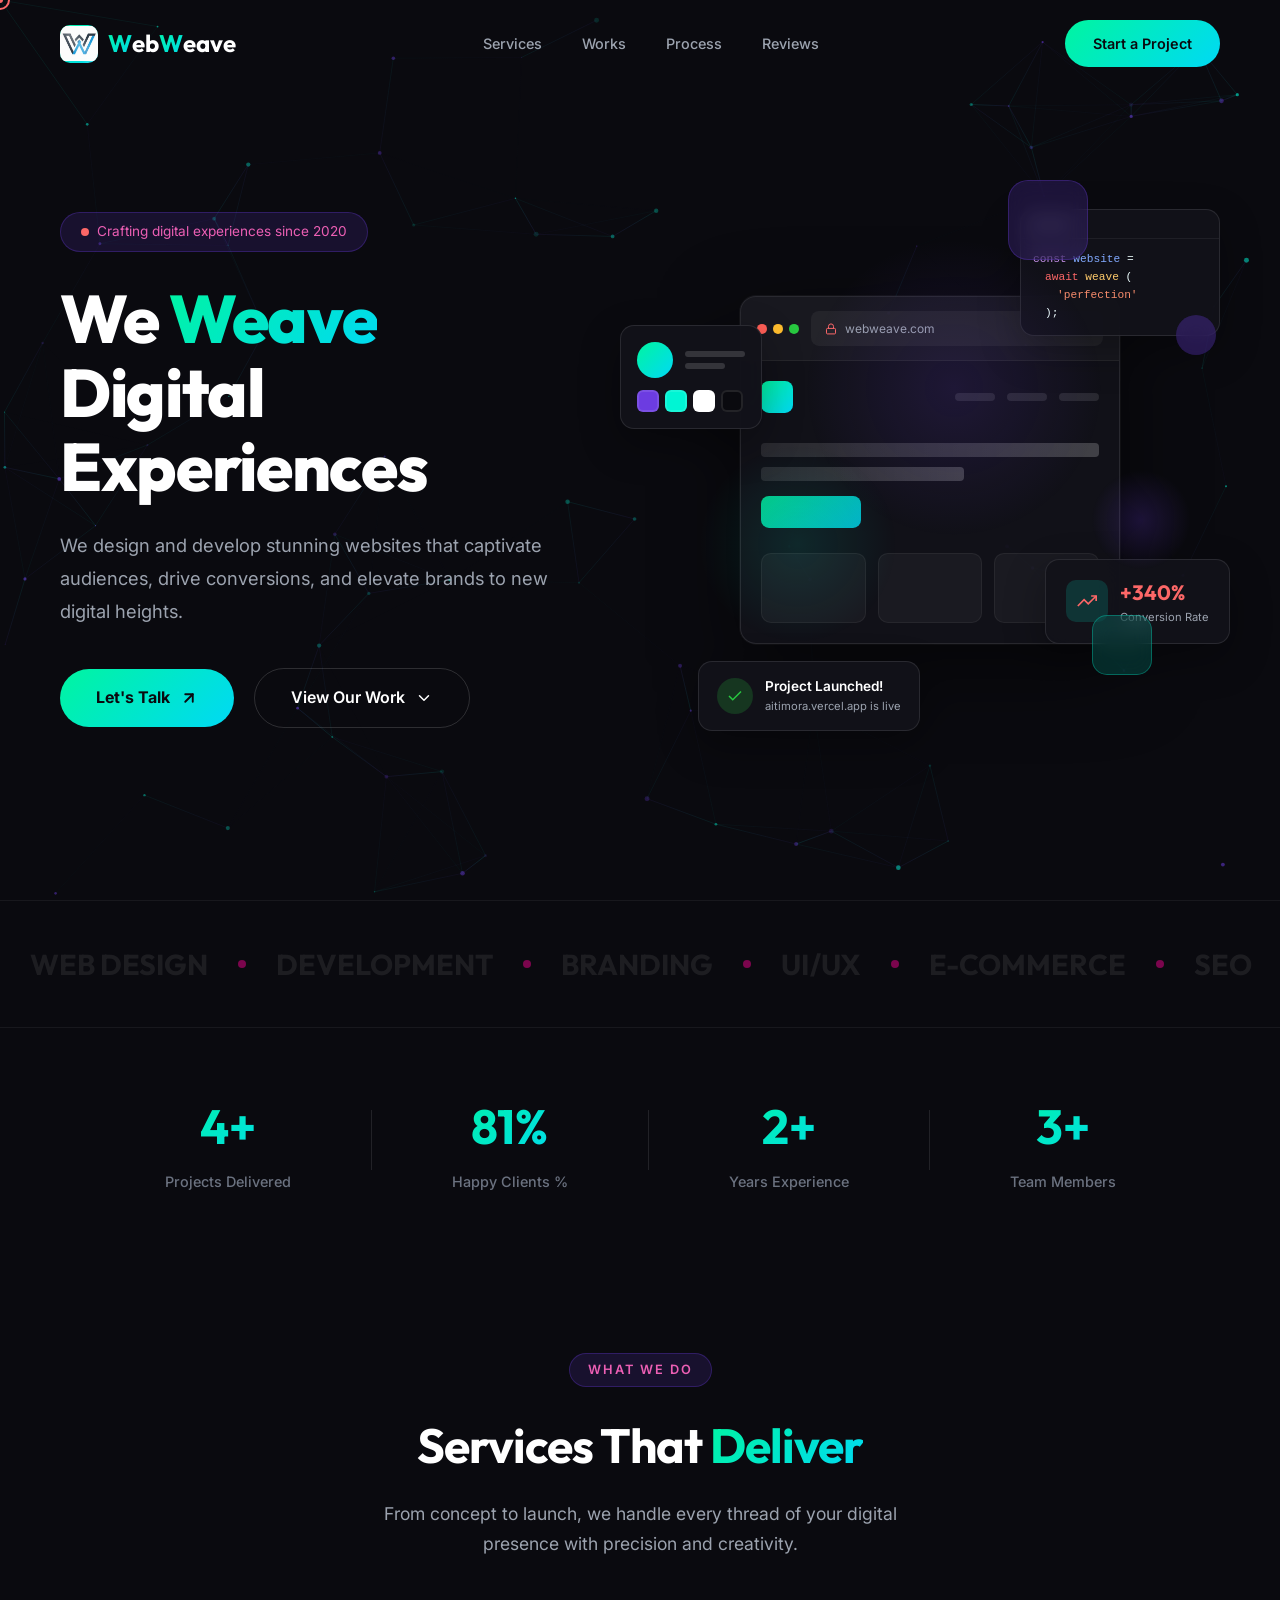
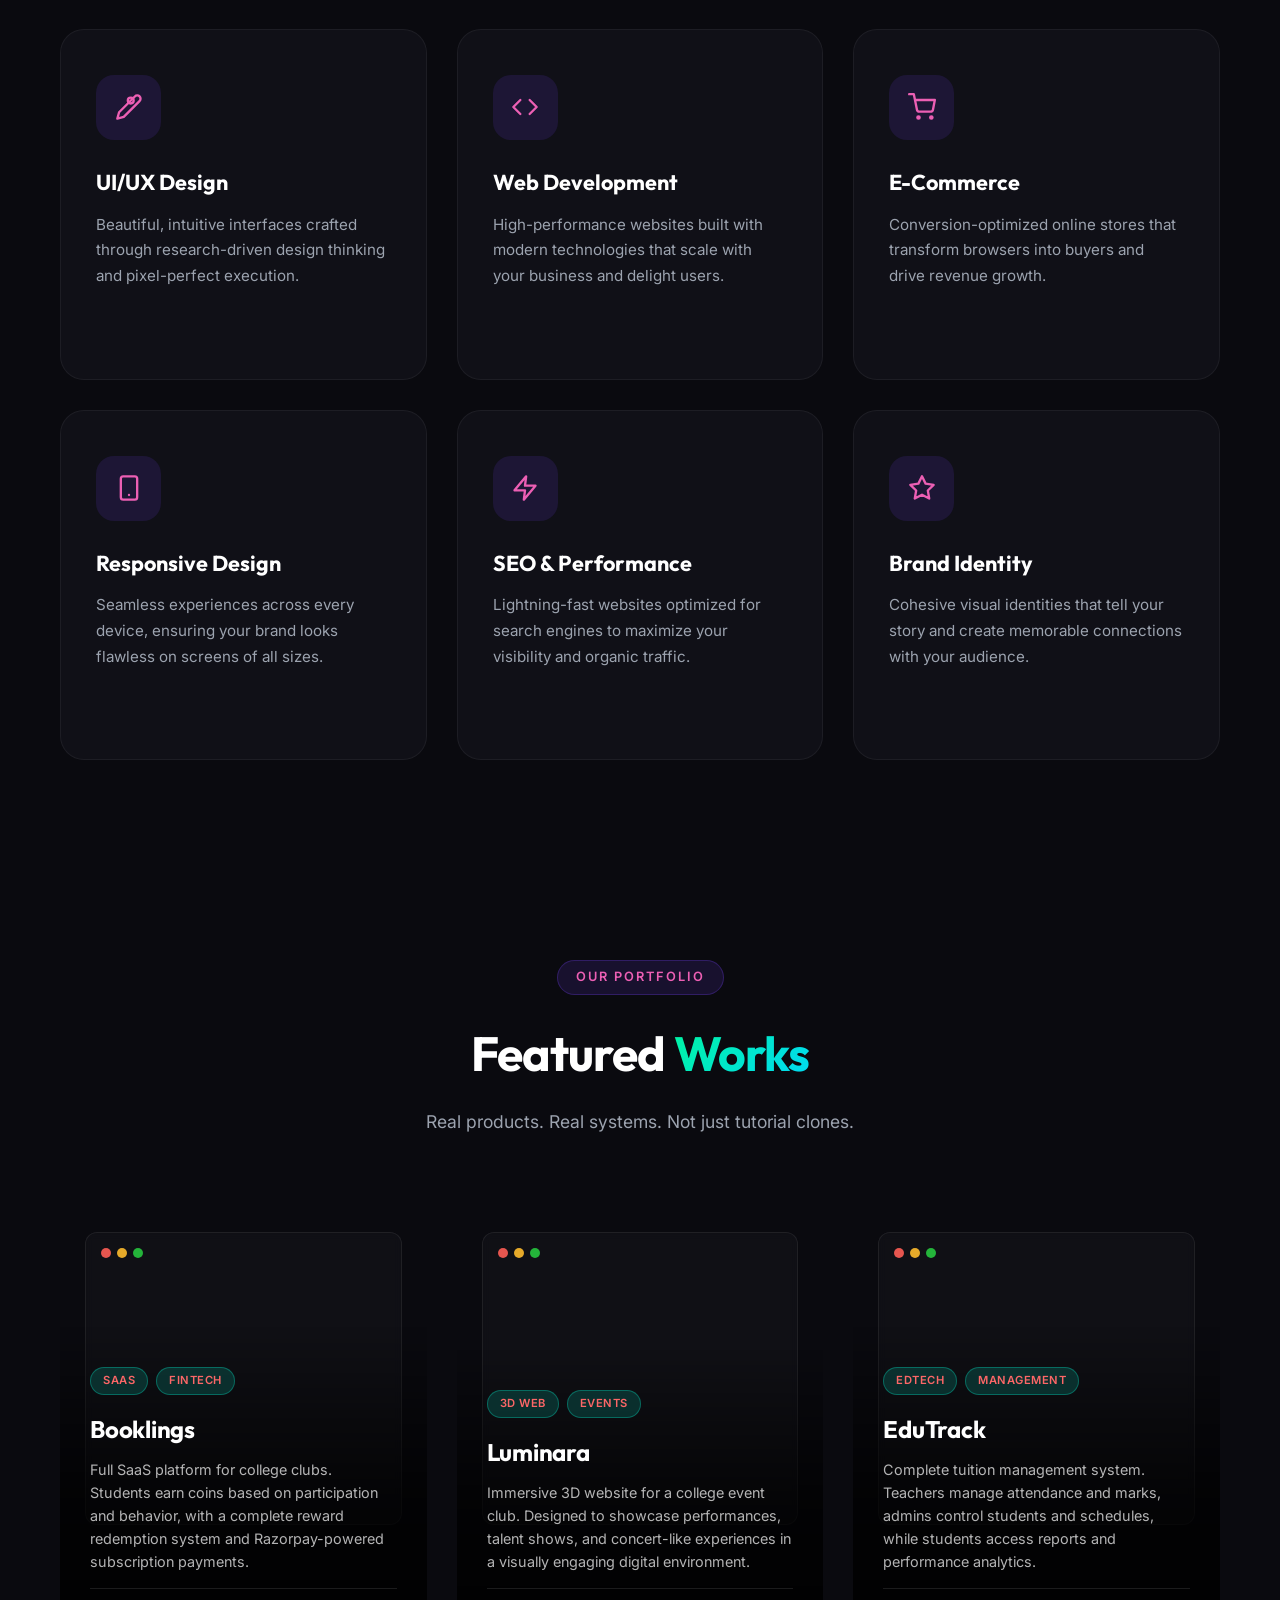
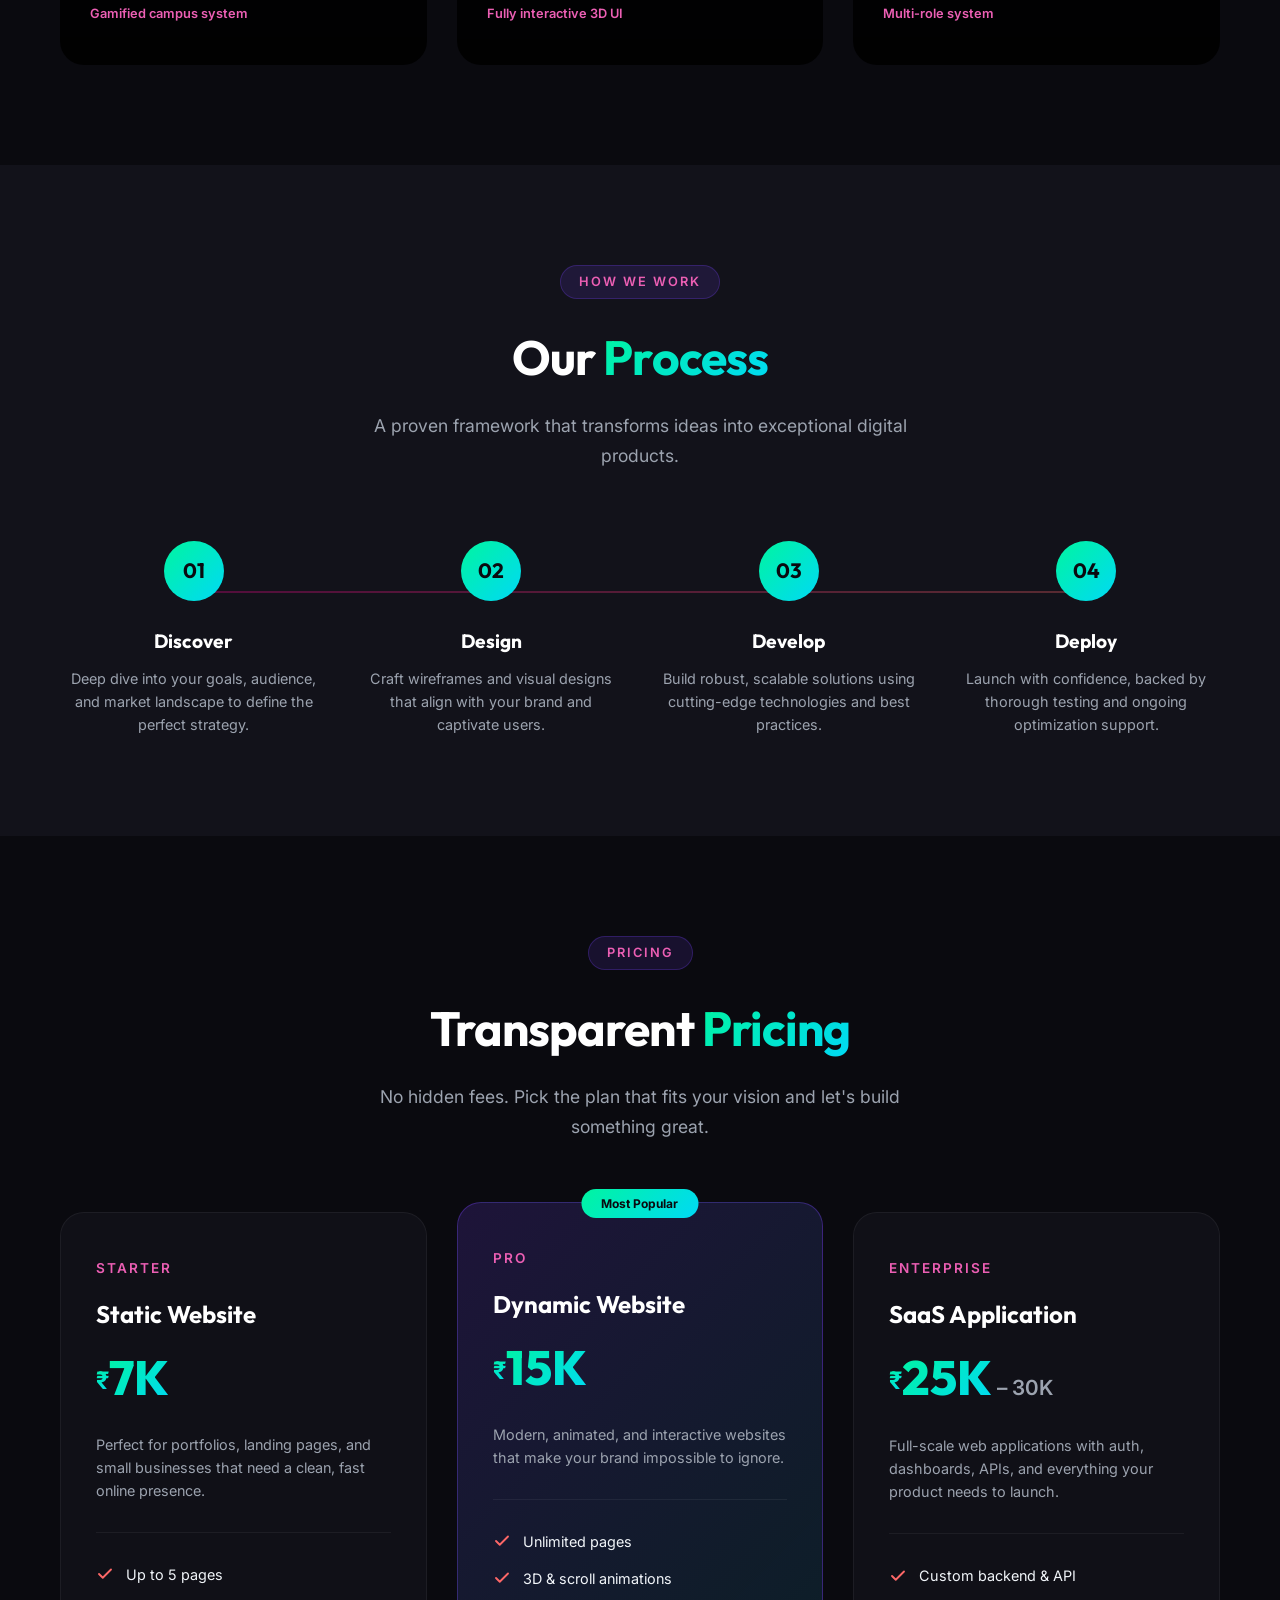
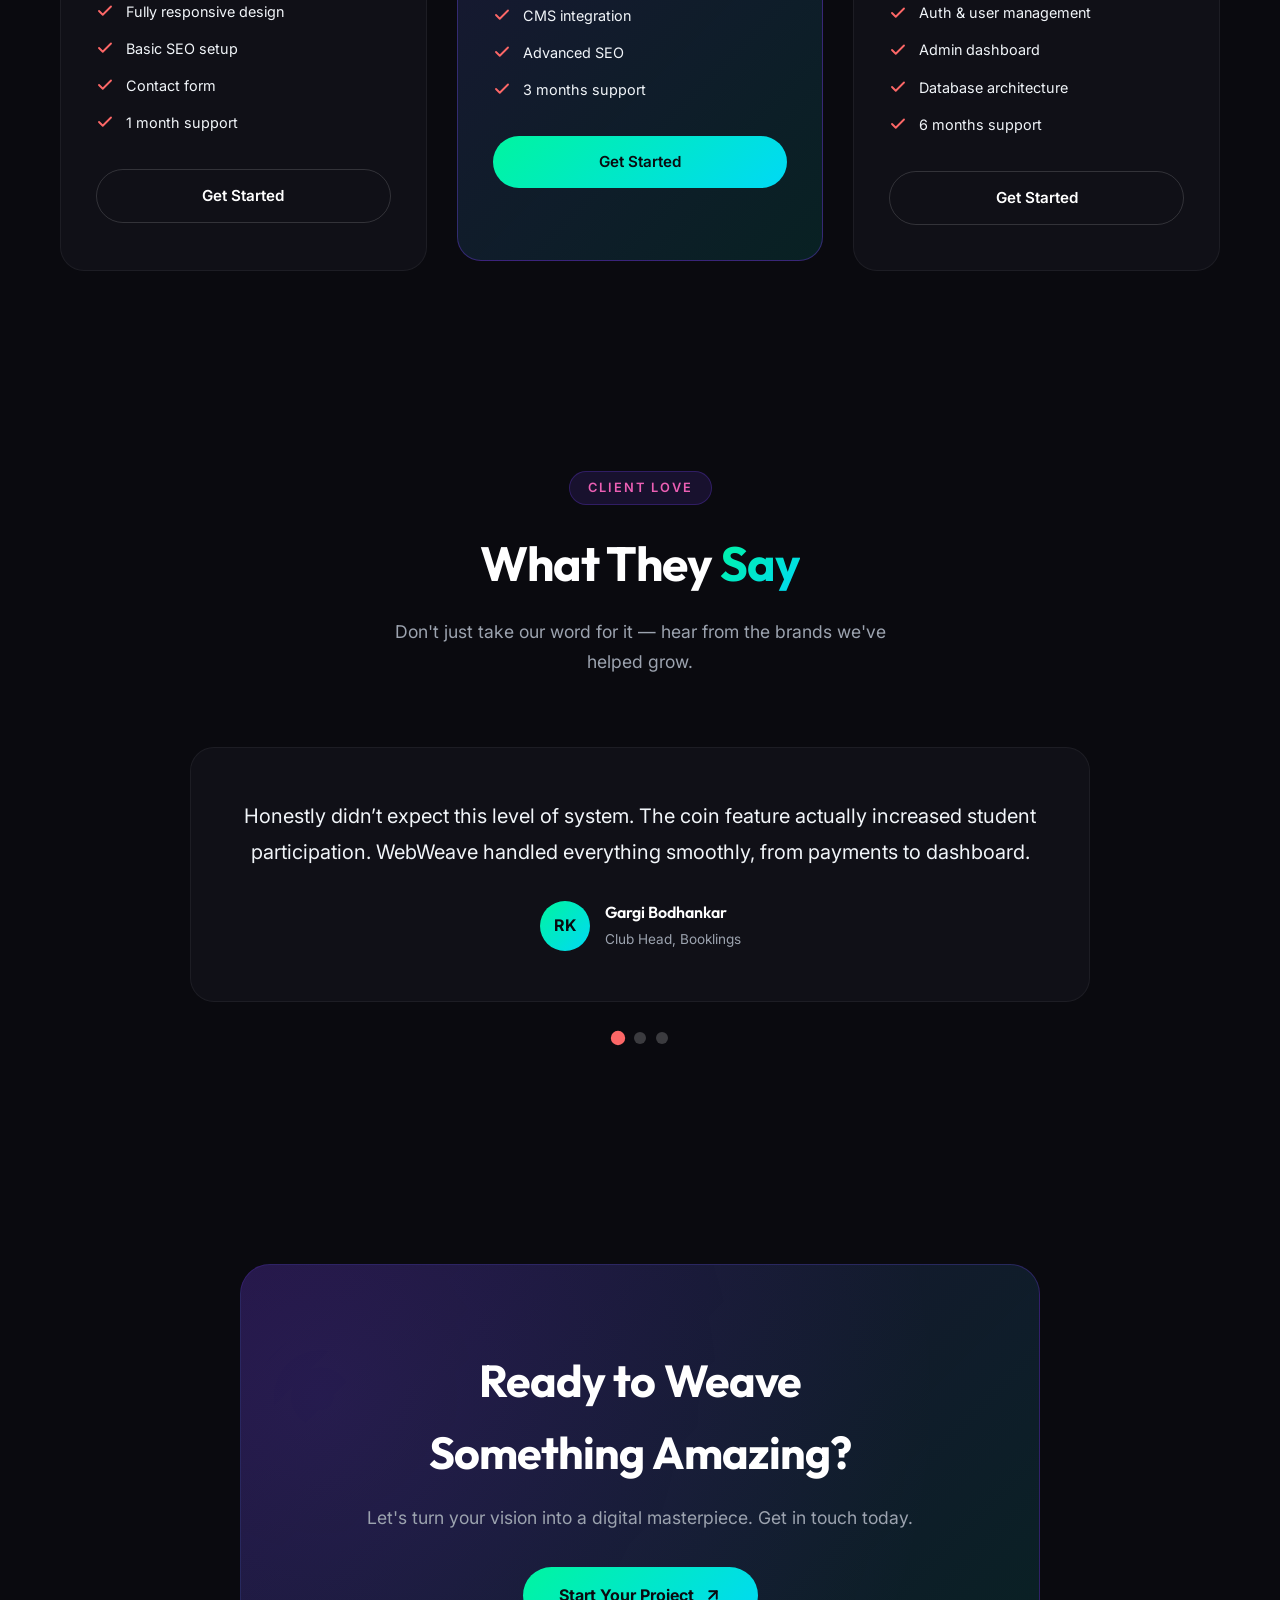
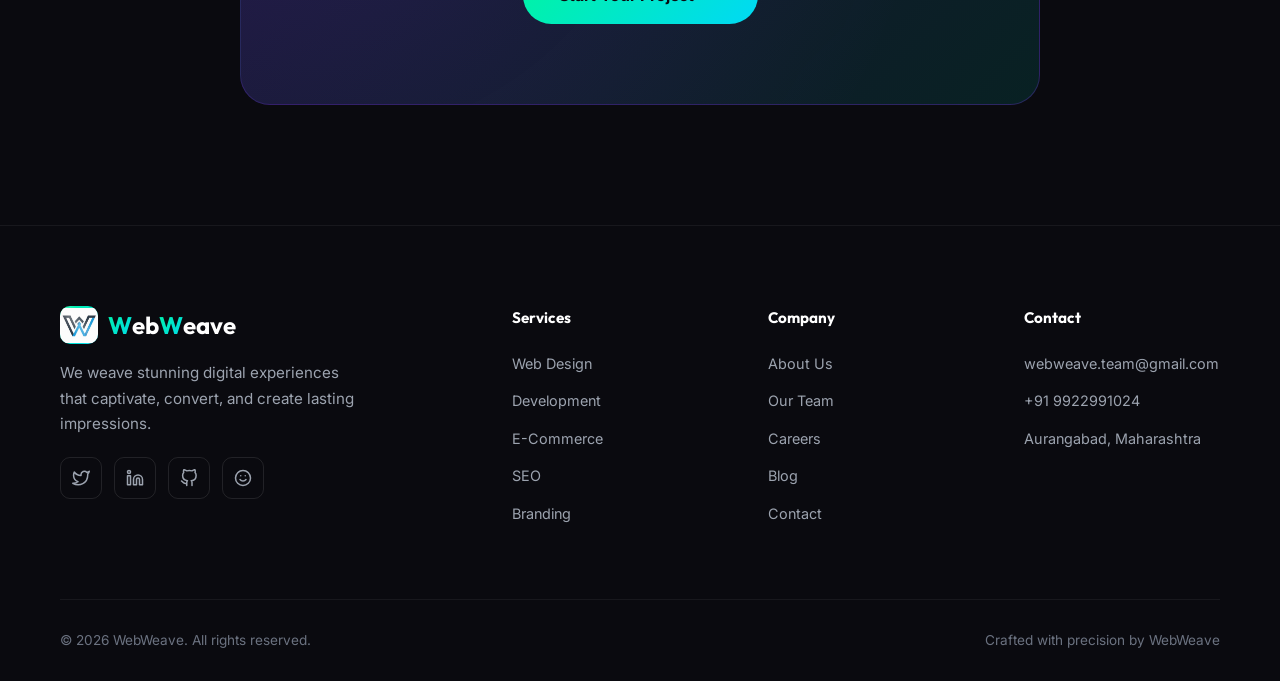
==== index.html @ cf46998c "Update index.html" ====
<!DOCTYPE html>
<html lang="en">
<head>
    <meta charset="UTF-8">
    <meta name="viewport" content="width=device-width, initial-scale=1.0">
    <title>WebWeave | We Weave Digital Experiences</title>
    <link rel="stylesheet" href="style.css">
    <link rel="icon" type="image/jpeg" href="logo.jpeg"
</head>
<body>
    <!-- SVG Definitions -->
    <svg style="position: absolute; width: 0; height: 0;">
        <defs>
            <linearGradient id="gradient" x1="0%" y1="0%" x2="100%" y2="100%">
                <stop offset="0%" style="stop-color:#6C3CE1"/>
                <stop offset="100%" style="stop-color:#00F5D4"/>
            </linearGradient>
        </defs>
    </svg>

    <!-- Preloader -->
    <div class="preloader" id="preloader">
        <div class="preloader-text">WebWeave</div>
        <div class="preloader-bar">
            <div class="preloader-bar-fill"></div>
        </div>
    </div>

    <!-- Custom Cursor -->
    <div class="cursor" id="cursor"></div>
    <div class="cursor-dot" id="cursorDot"></div>

    <!-- Weave Background Canvas -->
    <canvas id="weaveCanvas"></canvas>

    <!-- Navigation -->
    <nav id="navbar">
        <a href="#" class="logo">
            <div class="logo-icon">
                <img src="logo.jpeg" alt="WebWeave Logo" style="width:105%;height:115%;object-fit:contain;display:block;">
            </div>
            <span>W</span>eb<span>W</span>eave
        </a>
        <ul class="nav-links">
            <li><a href="#services">Services</a></li>
            <li><a href="#works">Works</a></li>
            <li><a href="#process">Process</a></li>
            <li><a href="#testimonials">Reviews</a></li>
        </ul>
        <a href="#contact" class="nav-cta">Start a Project</a>
        <div class="hamburger" id="hamburger">
            <span></span>
            <span></span>
            <span></span>
        </div>
    </nav>

    <!-- Mobile Menu -->
    <div class="mobile-menu" id="mobileMenu">
        <a href="#services" onclick="closeMobile()">Services</a>
        <a href="#works" onclick="closeMobile()">Works</a>
        <a href="#process" onclick="closeMobile()">Process</a>
        <a href="#testimonials" onclick="closeMobile()">Reviews</a>
        <a href="#contact" onclick="closeMobile()">Start a Project</a>
    </div>

    <!-- Floating Elements -->
    <div class="float-element float-el-1"></div>
    <div class="float-element float-el-2"></div>
    <div class="float-element float-el-3"></div>

    <!-- Hero Section -->
<!-- Hero Section -->
<section class="hero">
    <div class="hero-content">
        <div class="hero-badge">
            <span class="dot"></span>
            Crafting digital experiences since 2020
        </div>
        <h1>
            <span class="line">We <span class="highlight">Weave</span></span>
            <span class="line">Digital</span>
            <span class="line">Experiences</span>
        </h1>
        <p class="hero-description">
            We design and develop stunning websites that captivate audiences, drive conversions, and elevate brands to new digital heights.
        </p>
        <div class="hero-buttons">
            <a href="#contact" class="btn-primary">
                Let's Talk
                <svg viewBox="0 0 24 24" fill="none" stroke="currentColor" stroke-width="2.5" stroke-linecap="round" stroke-linejoin="round">
                    <line x1="7" y1="17" x2="17" y2="7"/>
                    <polyline points="7 7 17 7 17 17"/>
                </svg>
            </a>
            <a href="#works" class="btn-secondary">
                View Our Work
                <svg viewBox="0 0 24 24" fill="none" stroke="currentColor" stroke-width="2" stroke-linecap="round" stroke-linejoin="round">
                    <polyline points="6 9 12 15 18 9"/>
                </svg>
            </a>
        </div>
    </div>

    <!-- Hero Visual -->
    <div class="hero-visual">
        <!-- Main Browser Mockup -->
        <div class="browser-mockup">
            <div class="browser-header">
                <div class="browser-dots">
                    <span></span>
                    <span></span>
                    <span></span>
                </div>
                <div class="browser-url">
                    <svg viewBox="0 0 24 24" fill="none" stroke="currentColor" stroke-width="2">
                        <rect x="3" y="11" width="18" height="11" rx="2" ry="2"/>
                        <path d="M7 11V7a5 5 0 0 1 10 0v4"/>
                    </svg>
                    <span>webweave.com</span>
                </div>
            </div>
            <div class="browser-content">
                <!-- Animated Website Preview -->
                <div class="preview-nav">
                    <div class="preview-logo"></div>
                    <div class="preview-links">
                        <span></span>
                        <span></span>
                        <span></span>
                    </div>
                </div>
                <div class="preview-hero">
                    <div class="preview-headline">
                        <div class="line-shimmer"></div>
                        <div class="line-shimmer short"></div>
                    </div>
                    <div class="preview-cta"></div>
                </div>
                <div class="preview-cards">
                    <div class="preview-card"></div>
                    <div class="preview-card"></div>
                    <div class="preview-card"></div>
                </div>
            </div>
        </div>

        <!-- Floating Code Card -->
        <div class="floating-card code-card">
            <div class="code-header">
                <span class="code-dot"></span>
                <span class="code-dot"></span>
                <span class="code-dot"></span>
            </div>
            <div class="code-body">
                <span class="code-line">
                    <span class="code-purple">const</span> 
                    <span class="code-blue">website</span> 
                    <span class="code-white">=</span>
                </span>
                <span class="code-line indent">
                    <span class="code-teal">await</span> 
                    <span class="code-yellow">weave</span>
                    <span class="code-white">(</span>
                </span>
                <span class="code-line indent-2">
                    <span class="code-orange">'perfection'</span>
                </span>
                <span class="code-line indent">
                    <span class="code-white">);</span>
                </span>
            </div>
        </div>

        <!-- Floating Stats Card -->
        <div class="floating-card stats-card">
            <div class="stats-icon">
                <svg viewBox="0 0 24 24" fill="none" stroke="currentColor" stroke-width="2">
                    <polyline points="23 6 13.5 15.5 8.5 10.5 1 18"/>
                    <polyline points="17 6 23 6 23 12"/>
                </svg>
            </div>
            <div class="stats-info">
                <span class="stats-value">+340%</span>
                <span class="stats-label">Conversion Rate</span>
            </div>
        </div>

        <!-- Floating Design Card -->
        <div class="floating-card design-card">
            <div class="design-preview">
                <div class="design-circle"></div>
                <div class="design-lines">
                    <span></span>
                    <span></span>
                </div>
            </div>
            <div class="design-palette">
                <span style="background: #6C3CE1;"></span>
                <span style="background: #00F5D4;"></span>
                <span style="background: #FFFFFF;"></span>
                <span style="background: #0A0A0F;"></span>
            </div>
        </div>

        <!-- Floating Notification -->
        <div class="floating-card notification-card">
            <div class="notif-icon">
                <svg viewBox="0 0 24 24" fill="none" stroke="currentColor" stroke-width="2">
                    <polyline points="20 6 9 17 4 12"/>
                </svg>
            </div>
            <div class="notif-text">
                <span class="notif-title">Project Launched!</span>
                <span class="notif-sub">aitimora.vercel.app is live</span>
            </div>
        </div>

        <!-- Decorative Elements -->
        <div class="hero-decor decor-1"></div>
        <div class="hero-decor decor-2"></div>
        <div class="hero-decor decor-3"></div>
    </div>
</section>

    <!-- Marquee -->
    <div class="marquee-section">
        <div class="marquee-track">
            <div class="marquee-item">WEB DESIGN <span class="sep"></span> DEVELOPMENT <span class="sep"></span> BRANDING <span class="sep"></span> UI/UX <span class="sep"></span> E-COMMERCE <span class="sep"></span> SEO <span class="sep"></span> STRATEGY <span class="sep"></span></div>
            <div class="marquee-item">WEB DESIGN <span class="sep"></span> DEVELOPMENT <span class="sep"></span> BRANDING <span class="sep"></span> UI/UX <span class="sep"></span> E-COMMERCE <span class="sep"></span> SEO <span class="sep"></span> STRATEGY <span class="sep"></span></div>
        </div>
    </div>

    <!-- Stats -->
    <div class="stats-bar">
        <div class="stat-item reveal">
            <div class="stat-number" data-target="5">0</div>
            <div class="stat-label">Projects Delivered</div>
        </div>
        <div class="stat-divider"></div>
        <div class="stat-item reveal">
            <div class="stat-number" data-target="100">0</div>
            <div class="stat-label">Happy Clients %</div>
        </div>
        <div class="stat-divider"></div>
        <div class="stat-item reveal">
            <div class="stat-number" data-target="3">0</div>
            <div class="stat-label">Years Experience</div>
        </div>
        <div class="stat-divider"></div>
        <div class="stat-item reveal">
            <div class="stat-number" data-target="4">0</div>
            <div class="stat-label">Team Members</div>
        </div>
    </div>

    <!-- Services Section -->
    <section id="services">
        <div class="section-header reveal">
            <span class="section-tag">What We Do</span>
            <h2 class="section-title">Services That <span class="highlight">Deliver</span></h2>
            <p class="section-subtitle">From concept to launch, we handle every thread of your digital presence with precision and creativity.</p>
        </div>
        <div class="services-grid">
            <div class="service-card reveal">
                <div class="service-icon">
                    <svg viewBox="0 0 24 24" fill="none" stroke="currentColor" stroke-width="2" stroke-linecap="round" stroke-linejoin="round">
                        <circle cx="13.5" cy="6.5" r="2.5"/>
                        <path d="M17 3a2.83 2.83 0 1 1 4 4L7.5 20.5 2 22l1.5-5.5L17 3z"/>
                    </svg>
                </div>
                <h3>UI/UX Design</h3>
                <p>Beautiful, intuitive interfaces crafted through research-driven design thinking and pixel-perfect execution.</p>
                <div class="arrow">
                    Learn more 
                    <svg viewBox="0 0 24 24" fill="none" stroke="currentColor" stroke-width="2" stroke-linecap="round" stroke-linejoin="round">
                        <line x1="5" y1="12" x2="19" y2="12"/>
                        <polyline points="12 5 19 12 12 19"/>
                    </svg>
                </div>
            </div>
            <div class="service-card reveal">
                <div class="service-icon">
                    <svg viewBox="0 0 24 24" fill="none" stroke="currentColor" stroke-width="2" stroke-linecap="round" stroke-linejoin="round">
                        <polyline points="16 18 22 12 16 6"/>
                        <polyline points="8 6 2 12 8 18"/>
                    </svg>
                </div>
                <h3>Web Development</h3>
                <p>High-performance websites built with modern technologies that scale with your business and delight users.</p>
                <div class="arrow">
                    Learn more 
                    <svg viewBox="0 0 24 24" fill="none" stroke="currentColor" stroke-width="2" stroke-linecap="round" stroke-linejoin="round">
                        <line x1="5" y1="12" x2="19" y2="12"/>
                        <polyline points="12 5 19 12 12 19"/>
                    </svg>
                </div>
            </div>
            <div class="service-card reveal">
                <div class="service-icon">
                    <svg viewBox="0 0 24 24" fill="none" stroke="currentColor" stroke-width="2" stroke-linecap="round" stroke-linejoin="round">
                        <circle cx="9" cy="21" r="1"/>
                        <circle cx="20" cy="21" r="1"/>
                        <path d="M1 1h4l2.68 13.39a2 2 0 0 0 2 1.61h9.72a2 2 0 0 0 2-1.61L23 6H6"/>
                    </svg>
                </div>
                <h3>E-Commerce</h3>
                <p>Conversion-optimized online stores that transform browsers into buyers and drive revenue growth.</p>
                <div class="arrow">
                    Learn more 
                    <svg viewBox="0 0 24 24" fill="none" stroke="currentColor" stroke-width="2" stroke-linecap="round" stroke-linejoin="round">
                        <line x1="5" y1="12" x2="19" y2="12"/>
                        <polyline points="12 5 19 12 12 19"/>
                    </svg>
                </div>
            </div>
            <div class="service-card reveal">
                <div class="service-icon">
                    <svg viewBox="0 0 24 24" fill="none" stroke="currentColor" stroke-width="2" stroke-linecap="round" stroke-linejoin="round">
                        <rect x="5" y="2" width="14" height="20" rx="2" ry="2"/>
                        <line x1="12" y1="18" x2="12.01" y2="18"/>
                    </svg>
                </div>
                <h3>Responsive Design</h3>
                <p>Seamless experiences across every device, ensuring your brand looks flawless on screens of all sizes.</p>
                <div class="arrow">
                    Learn more 
                    <svg viewBox="0 0 24 24" fill="none" stroke="currentColor" stroke-width="2" stroke-linecap="round" stroke-linejoin="round">
                        <line x1="5" y1="12" x2="19" y2="12"/>
                        <polyline points="12 5 19 12 12 19"/>
                    </svg>
                </div>
            </div>
            <div class="service-card reveal">
                <div class="service-icon">
                    <svg viewBox="0 0 24 24" fill="none" stroke="currentColor" stroke-width="2" stroke-linecap="round" stroke-linejoin="round">
                        <path d="M13 2L3 14h9l-1 8 10-12h-9l1-8z"/>
                    </svg>
                </div>
                <h3>SEO & Performance</h3>
                <p>Lightning-fast websites optimized for search engines to maximize your visibility and organic traffic.</p>
                <div class="arrow">
                    Learn more 
                    <svg viewBox="0 0 24 24" fill="none" stroke="currentColor" stroke-width="2" stroke-linecap="round" stroke-linejoin="round">
                        <line x1="5" y1="12" x2="19" y2="12"/>
                        <polyline points="12 5 19 12 12 19"/>
                    </svg>
                </div>
            </div>
            <div class="service-card reveal">
                <div class="service-icon">
                    <svg viewBox="0 0 24 24" fill="none" stroke="currentColor" stroke-width="2" stroke-linecap="round" stroke-linejoin="round">
                        <polygon points="12 2 15.09 8.26 22 9.27 17 14.14 18.18 21.02 12 17.77 5.82 21.02 7 14.14 2 9.27 8.91 8.26 12 2"/>
                    </svg>
                </div>
                <h3>Brand Identity</h3>
                <p>Cohesive visual identities that tell your story and create memorable connections with your audience.</p>
                <div class="arrow">
                    Learn more 
                    <svg viewBox="0 0 24 24" fill="none" stroke="currentColor" stroke-width="2" stroke-linecap="round" stroke-linejoin="round">
                        <line x1="5" y1="12" x2="19" y2="12"/>
                        <polyline points="12 5 19 12 12 19"/>
                    </svg>
                </div>
            </div>
        </div>
    </section>

    <!-- Works Section -->
    <section id="works">
    <div class="section-header reveal">
        <span class="section-tag">Our Portfolio</span>
        <h2 class="section-title">Featured <span class="highlight">Works</span></h2>
        <p class="section-subtitle">Real products. Real systems. Not just tutorial clones.</p>
    </div>

    <div class="works-grid">

        <!-- BOOKLINGS -->
        <div class="work-card reveal">
            <div class="work-card-bg" style="background-image: url('images/booklings.png');"></div>

            <div class="work-preview">
                <div class="preview-dot"></div>
                <div class="preview-dot"></div>
                <div class="preview-dot"></div>
            </div>

            <div class="work-card-content">
                <div class="work-tags">
                    <span class="work-tag">SaaS</span>
                    <span class="work-tag">FinTech</span>
                </div>

                <h3>Booklings</h3>
                <p>
                    Full SaaS platform for college clubs. Students earn coins based on participation and behavior,
                    with a complete reward redemption system and Razorpay-powered subscription payments.
                </p>

                <div class="work-stats">
                    <span class="work-stat">Gamified campus system</span>
                </div>
            </div>
        </div>

        <!-- LUMINARA -->
        <div class="work-card reveal">
            <div class="work-card-bg" style="background-image: url('images/luminara.png');"></div>

            <div class="work-preview">
                <div class="preview-dot"></div>
                <div class="preview-dot"></div>
                <div class="preview-dot"></div>
            </div>

            <div class="work-card-content">
                <div class="work-tags">
                    <span class="work-tag">3D Web</span>
                    <span class="work-tag">Events</span>
                </div>

                <h3>Luminara</h3>
                <p>
                    Immersive 3D website for a college event club. Designed to showcase performances,
                    talent shows, and concert-like experiences in a visually engaging digital environment.
                </p>

                <div class="work-stats">
                    <span class="work-stat">Fully interactive 3D UI</span>
                </div>
            </div>
        </div>

        <!-- EDUTRACK -->
        <div class="work-card reveal">
            <div class="work-card-bg" style="background-image: url('images/edutrack.png');"></div>

            <div class="work-preview">
                <div class="preview-dot"></div>
                <div class="preview-dot"></div>
                <div class="preview-dot"></div>
            </div>

            <div class="work-card-content">
                <div class="work-tags">
                    <span class="work-tag">EdTech</span>
                    <span class="work-tag">Management</span>
                </div>

                <h3>EduTrack</h3>
                <p>
                    Complete tuition management system. Teachers manage attendance and marks,
                    admins control students and schedules, while students access reports and performance analytics.
                </p>

                <div class="work-stats">
                    <span class="work-stat">Multi-role system</span>
                </div>
            </div>
        </div>

    </div>
</section>

    <!-- Process Section -->
    <section id="process" class="process-section">
        <div class="section-header reveal">
            <span class="section-tag">How We Work</span>
            <h2 class="section-title">Our <span class="highlight">Process</span></h2>
            <p class="section-subtitle">A proven framework that transforms ideas into exceptional digital products.</p>
        </div>
        <div class="process-grid">
            <div class="process-step reveal">
                <div class="step-number">01</div>
                <h3>Discover</h3>
                <p>Deep dive into your goals, audience, and market landscape to define the perfect strategy.</p>
            </div>
            <div class="process-step reveal">
                <div class="step-number">02</div>
                <h3>Design</h3>
                <p>Craft wireframes and visual designs that align with your brand and captivate users.</p>
            </div>
            <div class="process-step reveal">
                <div class="step-number">03</div>
                <h3>Develop</h3>
                <p>Build robust, scalable solutions using cutting-edge technologies and best practices.</p>
            </div>
            <div class="process-step reveal">
                <div class="step-number">04</div>
                <h3>Deploy</h3>
                <p>Launch with confidence, backed by thorough testing and ongoing optimization support.</p>
            </div>
        </div>
    </section>

    <!-- Pricing Section -->
<section id="pricing">
    <div class="section-header reveal">
        <span class="section-tag">Pricing</span>
        <h2 class="section-title">Transparent <span class="highlight">Pricing</span></h2>
        <p class="section-subtitle">No hidden fees. Pick the plan that fits your vision and let's build something great.</p>
    </div>
    <div class="pricing-grid">

        <!-- Basic -->
        <div class="pricing-card reveal">
            <div class="pricing-tier">Starter</div>
            <h3>Static Website</h3>
            <div class="pricing-price">
                <span class="currency">₹</span><span class="amount">7K</span>
            </div>
            <p class="pricing-desc">Perfect for portfolios, landing pages, and small businesses that need a clean, fast online presence.</p>
            <ul class="pricing-features">
                <li>
                    <svg viewBox="0 0 24 24" fill="none" stroke="currentColor" stroke-width="2.5" stroke-linecap="round" stroke-linejoin="round"><polyline points="20 6 9 17 4 12"/></svg>
                    Up to 5 pages
                </li>
                <li>
                    <svg viewBox="0 0 24 24" fill="none" stroke="currentColor" stroke-width="2.5" stroke-linecap="round" stroke-linejoin="round"><polyline points="20 6 9 17 4 12"/></svg>
                    Fully responsive design
                </li>
                <li>
                    <svg viewBox="0 0 24 24" fill="none" stroke="currentColor" stroke-width="2.5" stroke-linecap="round" stroke-linejoin="round"><polyline points="20 6 9 17 4 12"/></svg>
                    Basic SEO setup
                </li>
                <li>
                    <svg viewBox="0 0 24 24" fill="none" stroke="currentColor" stroke-width="2.5" stroke-linecap="round" stroke-linejoin="round"><polyline points="20 6 9 17 4 12"/></svg>
                    Contact form
                </li>
                <li>
                    <svg viewBox="0 0 24 24" fill="none" stroke="currentColor" stroke-width="2.5" stroke-linecap="round" stroke-linejoin="round"><polyline points="20 6 9 17 4 12"/></svg>
                    1 month support
                </li>
            </ul>
            <a href="#contact" class="pricing-btn outline">Get Started</a>
        </div>

        <!-- Pro (featured) -->
        <div class="pricing-card featured reveal">
            <div class="pricing-badge">Most Popular</div>
            <div class="pricing-tier">Pro</div>
            <h3>Dynamic Website</h3>
            <div class="pricing-price">
                <span class="currency">₹</span><span class="amount">15K</span>
            </div>
            <p class="pricing-desc">Modern, animated, and interactive websites that make your brand impossible to ignore.</p>
            <ul class="pricing-features">
                <li>
                    <svg viewBox="0 0 24 24" fill="none" stroke="currentColor" stroke-width="2.5" stroke-linecap="round" stroke-linejoin="round"><polyline points="20 6 9 17 4 12"/></svg>
                    Unlimited pages
                </li>
                <li>
                    <svg viewBox="0 0 24 24" fill="none" stroke="currentColor" stroke-width="2.5" stroke-linecap="round" stroke-linejoin="round"><polyline points="20 6 9 17 4 12"/></svg>
                    3D & scroll animations
                </li>
                <li>
                    <svg viewBox="0 0 24 24" fill="none" stroke="currentColor" stroke-width="2.5" stroke-linecap="round" stroke-linejoin="round"><polyline points="20 6 9 17 4 12"/></svg>
                    CMS integration
                </li>
                <li>
                    <svg viewBox="0 0 24 24" fill="none" stroke="currentColor" stroke-width="2.5" stroke-linecap="round" stroke-linejoin="round"><polyline points="20 6 9 17 4 12"/></svg>
                    Advanced SEO
                </li>
                <li>
                    <svg viewBox="0 0 24 24" fill="none" stroke="currentColor" stroke-width="2.5" stroke-linecap="round" stroke-linejoin="round"><polyline points="20 6 9 17 4 12"/></svg>
                    3 months support
                </li>
            </ul>
            <a href="#contact" class="pricing-btn solid">Get Started</a>
        </div>

        <!-- Enterprise -->
        <div class="pricing-card reveal">
            <div class="pricing-tier">Enterprise</div>
            <h3>SaaS Application</h3>
            <div class="pricing-price">
                <span class="currency">₹</span><span class="amount">25K</span><span class="range"> – 30K</span>
            </div>
            <p class="pricing-desc">Full-scale web applications with auth, dashboards, APIs, and everything your product needs to launch.</p>
            <ul class="pricing-features">
                <li>
                    <svg viewBox="0 0 24 24" fill="none" stroke="currentColor" stroke-width="2.5" stroke-linecap="round" stroke-linejoin="round"><polyline points="20 6 9 17 4 12"/></svg>
                    Custom backend & API
                </li>
                <li>
                    <svg viewBox="0 0 24 24" fill="none" stroke="currentColor" stroke-width="2.5" stroke-linecap="round" stroke-linejoin="round"><polyline points="20 6 9 17 4 12"/></svg>
                    Auth & user management
                </li>
                <li>
                    <svg viewBox="0 0 24 24" fill="none" stroke="currentColor" stroke-width="2.5" stroke-linecap="round" stroke-linejoin="round"><polyline points="20 6 9 17 4 12"/></svg>
                    Admin dashboard
                </li>
                <li>
                    <svg viewBox="0 0 24 24" fill="none" stroke="currentColor" stroke-width="2.5" stroke-linecap="round" stroke-linejoin="round"><polyline points="20 6 9 17 4 12"/></svg>
                    Database architecture
                </li>
                <li>
                    <svg viewBox="0 0 24 24" fill="none" stroke="currentColor" stroke-width="2.5" stroke-linecap="round" stroke-linejoin="round"><polyline points="20 6 9 17 4 12"/></svg>
                    6 months support
                </li>
            </ul>
            <a href="#contact" class="pricing-btn outline">Get Started</a>
        </div>

    </div>
</section>

    <!-- Testimonials -->
    <section id="testimonials">
        <div class="section-header reveal">
            <span class="section-tag">Client Love</span>
            <h2 class="section-title">What They <span class="highlight">Say</span></h2>
            <p class="section-subtitle">Don't just take our word for it — hear from the brands we've helped grow.</p>
        </div>
        <div class="testimonials-wrapper reveal">
            <!-- BOOKLINGS -->
<div class="testimonial-card active" data-index="0">
    <div class="testimonial-quote">
        Honestly didn’t expect this level of system. The coin feature actually increased student participation.
        WebWeave handled everything smoothly, from payments to dashboard.
    </div>
    <div class="testimonial-author">
        <div class="author-avatar">RK</div>
        <div class="author-info">
            <h4>Gargi Bodhankar</h4>
            <span>Club Head, Booklings</span>
        </div>
    </div>
</div>

<!-- LUMINARA -->
<div class="testimonial-card" data-index="1">
    <div class="testimonial-quote">
        The 3D website came out way better than we expected. People actually stayed on the site just exploring.
        Big credit to WebWeave for making it feel premium.
    </div>
    <div class="testimonial-author">
        <div class="author-avatar">AS</div>
        <div class="author-info">
            <h4>Vedha Lahot</h4>
            <span>Organizer, Luminara</span>
        </div>
    </div>
</div>

<!-- EDUTRACK -->
<div class="testimonial-card" data-index="2">
    <div class="testimonial-quote">
        Managing attendance and marks is much easier now. The admin controls are very useful.
        WebWeave built exactly what we needed without overcomplicating things.
    </div>
    <div class="testimonial-author">
        <div class="author-avatar">SP</div>
        <div class="author-info">
            <h4>Shreya Patel</h4>
            <span>Tuition Owner, EduTrack</span>
        </div>
    </div>
</div>
            <div class="testimonial-nav">
                <div class="testimonial-dot active" data-slide="0"></div>
                <div class="testimonial-dot" data-slide="1"></div>
                <div class="testimonial-dot" data-slide="2"></div>
            </div>
        </div>
    </section>

    <!-- CTA Section -->
    <section class="cta-section" id="contact">
        <div class="cta-container reveal">
            <h2>Ready to <span class="highlight">Weave</span><br>Something Amazing?</h2>
            <p>Let's turn your vision into a digital masterpiece. Get in touch today.</p>
            <a href="mailto:hello@webweave.com" class="btn-primary">
                Start Your Project
                <svg viewBox="0 0 24 24" fill="none" stroke="currentColor" stroke-width="2.5" stroke-linecap="round" stroke-linejoin="round">
                    <line x1="7" y1="17" x2="17" y2="7"/>
                    <polyline points="7 7 17 7 17 17"/>
                </svg>
            </a>
        </div>
    </section>

    <!-- Footer -->
    <footer>
        <div class="footer-grid">
            <div class="footer-brand">
                <a href="#" class="logo">
                    <div class="logo-icon">
                        <img src="logo.jpeg" alt="WebWeave Logo" style="width:105%;height:115%;object-fit:contain;display:block;">
                    </div>
                    <span>W</span>eb <span>W</span>eave
                </a>
                <p>We weave stunning digital experiences that captivate, convert, and create lasting impressions.</p>
                <div class="footer-social">
                    <a href="#" class="social-link">
                        <svg viewBox="0 0 24 24" fill="none" stroke="currentColor" stroke-width="2" stroke-linecap="round" stroke-linejoin="round">
                            <path d="M23 3a10.9 10.9 0 0 1-3.14 1.53 4.48 4.48 0 0 0-7.86 3v1A10.66 10.66 0 0 1 3 4s-4 9 5 13a11.64 11.64 0 0 1-7 2c9 5 20 0 20-11.5a4.5 4.5 0 0 0-.08-.83A7.72 7.72 0 0 0 23 3z"/>
                        </svg>
                    </a>
                    <a href="#" class="social-link">
                        <svg viewBox="0 0 24 24" fill="none" stroke="currentColor" stroke-width="2" stroke-linecap="round" stroke-linejoin="round">
                            <path d="M16 8a6 6 0 0 1 6 6v7h-4v-7a2 2 0 0 0-2-2 2 2 0 0 0-2 2v7h-4v-7a6 6 0 0 1 6-6z"/>
                            <rect x="2" y="9" width="4" height="12"/>
                            <circle cx="4" cy="4" r="2"/>
                        </svg>
                    </a>
                    <a href="#" class="social-link">
                        <svg viewBox="0 0 24 24" fill="none" stroke="currentColor" stroke-width="2" stroke-linecap="round" stroke-linejoin="round">
                            <path d="M9 19c-5 1.5-5-2.5-7-3m14 6v-3.87a3.37 3.37 0 0 0-.94-2.61c3.14-.35 6.44-1.54 6.44-7A5.44 5.44 0 0 0 20 4.77 5.07 5.07 0 0 0 19.91 1S18.73.65 16 2.48a13.38 13.38 0 0 0-7 0C6.27.65 5.09 1 5.09 1A5.07 5.07 0 0 0 5 4.77a5.44 5.44 0 0 0-1.5 3.78c0 5.42 3.3 6.61 6.44 7A3.37 3.37 0 0 0 9 18.13V22"/>
                        </svg>
                    </a>
                    <a href="#" class="social-link">
                        <svg viewBox="0 0 24 24" fill="none" stroke="currentColor" stroke-width="2" stroke-linecap="round" stroke-linejoin="round">
                            <circle cx="12" cy="12" r="10"/>
                            <path d="M8 14s1.5 2 4 2 4-2 4-2"/>
                            <line x1="9" y1="9" x2="9.01" y2="9"/>
                            <line x1="15" y1="9" x2="15.01" y2="9"/>
                        </svg>
                    </a>
                </div>
            </div>
            <div class="footer-column">
                <h4>Services</h4>
                <ul>
                    <li><a href="#">Web Design</a></li>
                    <li><a href="#">Development</a></li>
                    <li><a href="#">E-Commerce</a></li>
                    <li><a href="#">SEO</a></li>
                    <li><a href="#">Branding</a></li>
                </ul>
            </div>
            <div class="footer-column">
                <h4>Company</h4>
                <ul>
                    <li><a href="#">About Us</a></li>
                    <li><a href="#">Our Team</a></li>
                    <li><a href="#">Careers</a></li>
                    <li><a href="#">Blog</a></li>
                    <li><a href="#">Contact</a></li>
                </ul>
            </div>
            <div class="footer-column">
                <h4>Contact</h4>
                <ul>
                    <li><a href="mailto:webweave.team@gmail.com">webweave.team@gmail.com</a></li>
                    <li><a href="tel:9922991024">+91 9922991024</a></li>
                    <li><a href="#">Aurangabad, Maharashtra</a></li>
                </ul>
            </div>
        </div>
        <div class="footer-bottom">
            <p>© <span id="year"></span> WebWeave. All rights reserved.</p>
            <p>Crafted with precision by WebWeave</p>
        </div>
    </footer>

    <script src="script.js">
        
    </script>
</body>
</html>
---- style.css ----
@import url('https://fonts.googleapis.com/css2?family=Inter:wght@300;400;500;600;700&family=Outfit:wght@400;500;600;700;800&display=swap');

        * {
            margin: 0;
            padding: 0;
            box-sizing: border-box;
        }

        :root {
            --primary: #ec008c;
            --primary-light: #ec5fb4;
            --accent: #fc6767;
            --dark: #0A0A0F;
            --dark-light: #12121A;
            --gray: #9CA3AF;
            --gray-dark: #6B7280;
            --light: #F1F5F9;
            --white: #FFFFFF;
            --gradient: linear-gradient(135deg, #00f5a0, #00d9f5);
        }

        html {
            scroll-behavior: smooth;
        }

        body {
            font-family: 'Inter', -apple-system, BlinkMacSystemFont, sans-serif;
            background: var(--dark);
            color: var(--white);
            overflow-x: hidden;
            cursor: default;
            line-height: 1.6;
        }

        h1, h2, h3, h4, h5, h6 {
            font-family: 'Outfit', sans-serif;
        }

        /* Custom Cursor */
        .cursor {
            width: 20px;
            height: 20px;
            border: 2px solid var(--accent);
            border-radius: 50%;
            position: fixed;
            pointer-events: none;
            z-index: 10000;
            transition: transform 0.15s ease, background 0.15s ease;
            transform: translate(-50%, -50%);
        }

        .cursor.hover {
            transform: translate(-50%, -50%) scale(2);
            background: rgba(0, 245, 212, 0.1);
            border-color: var(--primary-light);
        }

        .cursor-dot {
            width: 6px;
            height: 6px;
            background: var(--accent);
            border-radius: 50%;
            position: fixed;
            pointer-events: none;
            z-index: 10001;
            transform: translate(-50%, -50%);
        }

        /* Preloader */
        .preloader {
            position: fixed;
            top: 0;
            left: 0;
            width: 100%;
            height: 100%;
            background: var(--dark);
            z-index: 9999;
            display: flex;
            align-items: center;
            justify-content: center;
            flex-direction: column;
            transition: opacity 0.8s ease, visibility 0.8s ease;
        }

        .preloader.hidden {
            opacity: 0;
            visibility: hidden;
        }

        .preloader-text {
            font-family: 'Outfit', sans-serif;
            font-size: 2rem;
            font-weight: 700;
            background: var(--gradient);
            -webkit-background-clip: text;
            -webkit-text-fill-color: transparent;
            background-clip: text;
        }

        .preloader-bar {
            width: 200px;
            height: 3px;
            background: rgba(255,255,255,0.1);
            margin-top: 20px;
            border-radius: 10px;
            overflow: hidden;
        }

        .preloader-bar-fill {
            height: 100%;
            width: 0%;
            background: var(--gradient);
            border-radius: 10px;
            animation: loadBar 2s ease forwards;
        }

        @keyframes loadBar {
            to { width: 100%; }
        }

        /* Weave Canvas Background */
        #weaveCanvas {
            position: fixed;
            top: 0;
            left: 0;
            width: 100%;
            height: 100%;
            z-index: 0;
            opacity: 1;
        }

        /* Navigation */
        nav {
            position: fixed;
            top: 0;
            left: 0;
            width: 100%;
            padding: 20px 60px;
            display: flex;
            align-items: center;
            justify-content: space-between;
            z-index: 1000;
            transition: all 0.4s ease;
        }

        nav.scrolled {
            background: rgba(10, 10, 15, 0.9);
            backdrop-filter: blur(20px);
            padding: 15px 60px;
            border-bottom: 1px solid rgba(108, 60, 225, 0.2);
        }

        .logo {
            font-family: 'Outfit', sans-serif;
            font-size: 1.5rem;
            font-weight: 700;
            text-decoration: none;
            color: var(--white);
            display: flex;
            align-items: center;
            gap: 0px;
            
        }

        .logo-icon {
            width: 38px;
            height: 38px;
            background: var(--gradient);
            border-radius: 10px;
            display: flex;
            align-items: center;
            justify-content: center;
            position: relative;
            overflow: hidden;
            margin-right: 10px;
        }

        .logo-icon svg {
            width: 20px;
            height: 20px;
            color: var(--dark);
        }

        .logo-icon::before {
            content: '';
            position: absolute;
            width: 100%;
            height: 100%;
            background: linear-gradient(45deg, transparent 30%, rgba(255,255,255,0.3) 50%, transparent 70%);
            animation: shimmer 3s infinite;
        }

        @keyframes shimmer {
            0% { transform: translateX(-100%); }
            100% { transform: translateX(100%); }
        }

        .logo span {
            background: var(--gradient);
            -webkit-background-clip: text;
            -webkit-text-fill-color: transparent;
            background-clip: text;
        }

        .nav-links {
            display: flex;
            align-items: center;
            gap: 40px;
            list-style: none;
        }

        .nav-links a {
            color: var(--gray);
            text-decoration: none;
            font-size: 0.9rem;
            font-weight: 500;
            position: relative;
            transition: color 0.3s ease;
        }

        .nav-links a::after {
            content: '';
            position: absolute;
            bottom: -5px;
            left: 0;
            width: 0;
            height: 2px;
            background: var(--gradient);
            transition: width 0.3s ease;
        }

        .nav-links a:hover {
            color: var(--white);
        }

        .nav-links a:hover::after {
            width: 100%;
        }

        .nav-cta {
            padding: 12px 28px;
            background: var(--gradient);
            border: none;
            border-radius: 50px;
            color: var(--dark);
            font-family: 'Inter', sans-serif;
            font-weight: 600;
            font-size: 0.9rem;
            cursor: pointer;
            text-decoration: none;
            transition: transform 0.3s ease, box-shadow 0.3s ease;
        }

        .nav-cta:hover {
            transform: translateY(-2px);
            box-shadow: 0 10px 30px rgba(108, 60, 225, 0.4);
        }

        .hamburger {
            display: none;
            flex-direction: column;
            gap: 6px;
            cursor: pointer;
            z-index: 1001;
        }

        .hamburger span {
            width: 28px;
            height: 2px;
            background: var(--white);
            transition: all 0.3s ease;
        }

        .hamburger.active span:nth-child(1) {
            transform: rotate(45deg) translate(5px, 5px);
        }

        .hamburger.active span:nth-child(2) {
            opacity: 0;
        }

        .hamburger.active span:nth-child(3) {
            transform: rotate(-45deg) translate(7px, -6px);
        }

        /* Hero Section */
.hero {
    min-height: 100vh;
    display: flex;
    align-items: center;
    justify-content: space-between;
    position: relative;
    padding: 120px 60px 80px;
    overflow: hidden;
    gap: 60px;
}

.hero-content {
    position: relative;
    z-index: 2;
    max-width: 600px;
    flex-shrink: 0;
}

.hero-badge {
    display: inline-flex;
    align-items: center;
    gap: 8px;
    padding: 8px 20px;
    background: rgba(108, 60, 225, 0.15);
    border: 1px solid rgba(108, 60, 225, 0.3);
    border-radius: 50px;
    font-size: 0.85rem;
    color: var(--primary-light);
    margin-bottom: 30px;
    animation: fadeInUp 1s ease 0.3s both;
}

.hero-badge .dot {
    width: 8px;
    height: 8px;
    background: var(--accent);
    border-radius: 50%;
    animation: pulse 2s infinite;
}

@keyframes pulse {
    0%, 100% { opacity: 1; transform: scale(1); }
    50% { opacity: 0.5; transform: scale(0.8); }
}

.hero h1 {
    font-size: 4.2rem;
    font-weight: 800;
    line-height: 1.1;
    margin-bottom: 25px;
    animation: fadeInUp 1s ease 0.5s both;
    letter-spacing: -0.02em;
}

.hero h1 .highlight {
    background: var(--gradient);
    -webkit-background-clip: text;
    -webkit-text-fill-color: transparent;
    background-clip: text;
}

.hero h1 .line {
    display: block;
}

.hero-description {
    font-size: 1.15rem;
    color: var(--gray);
    line-height: 1.8;
    max-width: 500px;
    margin-bottom: 40px;
    animation: fadeInUp 1s ease 0.7s both;
}

.hero-buttons {
    display: flex;
    gap: 20px;
    align-items: center;
    animation: fadeInUp 1s ease 0.9s both;
}

/* Hero Visual - Right Side */
.hero-visual {
    position: relative;
    width: 580px;
    height: 580px;
    flex-shrink: 0;
    animation: fadeIn 1s ease 0.5s both;
}

@keyframes fadeIn {
    from { opacity: 0; }
    to { opacity: 1; }
}

/* Browser Mockup */
.browser-mockup {
    position: absolute;
    top: 50%;
    left: 50%;
    transform: translate(-50%, -50%);
    width: 380px;
    background: rgba(18, 18, 26, 0.95);
    border: 1px solid rgba(255, 255, 255, 0.1);
    border-radius: 16px;
    overflow: hidden;
    box-shadow: 
        0 25px 80px rgba(0, 0, 0, 0.5),
        0 0 0 1px rgba(255, 255, 255, 0.05);
    animation: floatMain 6s ease-in-out infinite;
}

@keyframes floatMain {
    0%, 100% { transform: translate(-50%, -50%) rotate(0deg); }
    50% { transform: translate(-50%, calc(-50% - 15px)) rotate(1deg); }
}

.browser-header {
    display: flex;
    align-items: center;
    gap: 12px;
    padding: 14px 16px;
    background: rgba(255, 255, 255, 0.03);
    border-bottom: 1px solid rgba(255, 255, 255, 0.06);
}

.browser-dots {
    display: flex;
    gap: 6px;
}

.browser-dots span {
    width: 10px;
    height: 10px;
    border-radius: 50%;
}

.browser-dots span:nth-child(1) { background: #FF5F57; }
.browser-dots span:nth-child(2) { background: #FFBD2E; }
.browser-dots span:nth-child(3) { background: #28C840; }

.browser-url {
    flex: 1;
    display: flex;
    align-items: center;
    gap: 8px;
    padding: 8px 14px;
    background: rgba(255, 255, 255, 0.05);
    border-radius: 8px;
    font-size: 0.75rem;
    color: var(--gray);
}

.browser-url svg {
    width: 12px;
    height: 12px;
    color: var(--accent);
}

.browser-content {
    padding: 20px;
    min-height: 280px;
}

/* Preview Navigation */
.preview-nav {
    display: flex;
    justify-content: space-between;
    align-items: center;
    margin-bottom: 30px;
}

.preview-logo {
    width: 32px;
    height: 32px;
    background: var(--gradient);
    border-radius: 8px;
}

.preview-links {
    display: flex;
    gap: 12px;
}

.preview-links span {
    width: 40px;
    height: 8px;
    background: rgba(255, 255, 255, 0.1);
    border-radius: 4px;
}

/* Preview Hero */
.preview-hero {
    margin-bottom: 25px;
}

.preview-headline {
    margin-bottom: 15px;
}

.line-shimmer {
    height: 14px;
    background: linear-gradient(
        90deg,
        rgba(255, 255, 255, 0.1) 0%,
        rgba(255, 255, 255, 0.2) 50%,
        rgba(255, 255, 255, 0.1) 100%
    );
    background-size: 200% 100%;
    border-radius: 4px;
    margin-bottom: 10px;
    animation: shimmerLine 2s ease-in-out infinite;
}

.line-shimmer.short {
    width: 60%;
}

@keyframes shimmerLine {
    0% { background-position: 200% 0; }
    100% { background-position: -200% 0; }
}

.preview-cta {
    width: 100px;
    height: 32px;
    background: var(--gradient);
    border-radius: 8px;
    opacity: 0.8;
}

/* Preview Cards */
.preview-cards {
    display: flex;
    gap: 12px;
}

.preview-card {
    flex: 1;
    height: 70px;
    background: rgba(255, 255, 255, 0.04);
    border: 1px solid rgba(255, 255, 255, 0.06);
    border-radius: 10px;
    animation: cardPulse 3s ease-in-out infinite;
}

.preview-card:nth-child(2) { animation-delay: 0.5s; }
.preview-card:nth-child(3) { animation-delay: 1s; }

@keyframes cardPulse {
    0%, 100% { opacity: 0.6; }
    50% { opacity: 1; }
}

/* Floating Cards Base */
.floating-card {
    position: absolute;
    background: rgba(18, 18, 26, 0.95);
    border: 1px solid rgba(255, 255, 255, 0.1);
    border-radius: 14px;
    backdrop-filter: blur(20px);
    box-shadow: 0 15px 40px rgba(0, 0, 0, 0.3);
}

/* Code Card */
.code-card {
    top: 5%;
    right: 0;
    width: 200px;
    animation: floatCode 7s ease-in-out infinite;
}

@keyframes floatCode {
    0%, 100% { transform: translate(0, 0) rotate(2deg); }
    50% { transform: translate(-10px, 15px) rotate(-1deg); }
}

.code-header {
    display: flex;
    gap: 5px;
    padding: 10px 12px;
    border-bottom: 1px solid rgba(255, 255, 255, 0.06);
}

.code-dot {
    width: 8px;
    height: 8px;
    border-radius: 50%;
    background: rgba(255, 255, 255, 0.2);
}

.code-body {
    padding: 12px;
    font-family: 'JetBrains Mono', 'Fira Code', monospace;
    font-size: 0.7rem;
    line-height: 1.6;
}

.code-line {
    display: block;
}

.code-line.indent { padding-left: 12px; }
.code-line.indent-2 { padding-left: 24px; }

.code-purple { color: #C792EA; }
.code-blue { color: #82AAFF; }
.code-white { color: #EEFFFF; }
.code-teal { color: var(--accent); }
.code-yellow { color: #FFCB6B; }
.code-orange { color: #F78C6C; }

/* Stats Card */
.stats-card {
    bottom: 20%;
    right: -10px;
    display: flex;
    align-items: center;
    gap: 12px;
    padding: 16px 20px;
    animation: floatStats 8s ease-in-out infinite;
}

@keyframes floatStats {
    0%, 100% { transform: translate(0, 0) rotate(-1deg); }
    50% { transform: translate(15px, -20px) rotate(2deg); }
}

.stats-icon {
    width: 42px;
    height: 42px;
    background: rgba(0, 245, 212, 0.15);
    border-radius: 10px;
    display: flex;
    align-items: center;
    justify-content: center;
}

.stats-icon svg {
    width: 20px;
    height: 20px;
    color: var(--accent);
}

.stats-info {
    display: flex;
    flex-direction: column;
}

.stats-value {
    font-family: 'Outfit', sans-serif;
    font-size: 1.3rem;
    font-weight: 700;
    color: var(--accent);
}

.stats-label {
    font-size: 0.7rem;
    color: var(--gray);
}

/* Design Card */
.design-card {
    top: 25%;
    left: -20px;
    padding: 16px;
    animation: floatDesign 9s ease-in-out infinite;
}

@keyframes floatDesign {
    0%, 100% { transform: translate(0, 0) rotate(-2deg); }
    50% { transform: translate(20px, 10px) rotate(3deg); }
}

.design-preview {
    display: flex;
    align-items: center;
    gap: 12px;
    margin-bottom: 12px;
}

.design-circle {
    width: 36px;
    height: 36px;
    border-radius: 50%;
    background: var(--gradient);
}

.design-lines {
    display: flex;
    flex-direction: column;
    gap: 6px;
}

.design-lines span {
    height: 6px;
    border-radius: 3px;
    background: rgba(255, 255, 255, 0.15);
}

.design-lines span:first-child { width: 60px; }
.design-lines span:last-child { width: 40px; }

.design-palette {
    display: flex;
    gap: 6px;
}

.design-palette span {
    width: 22px;
    height: 22px;
    border-radius: 6px;
    border: 2px solid rgba(255, 255, 255, 0.1);
}

/* Notification Card */
.notification-card {
    bottom: 5%;
    left: 10%;
    display: flex;
    align-items: center;
    gap: 12px;
    padding: 14px 18px;
    animation: floatNotif 6s ease-in-out infinite;
    animation-delay: 1s;
}

@keyframes floatNotif {
    0%, 100% { transform: translate(0, 0); }
    50% { transform: translate(-15px, -10px); }
}

.notif-icon {
    width: 36px;
    height: 36px;
    background: rgba(40, 200, 64, 0.2);
    border-radius: 50%;
    display: flex;
    align-items: center;
    justify-content: center;
}

.notif-icon svg {
    width: 18px;
    height: 18px;
    color: #28C840;
}

.notif-text {
    display: flex;
    flex-direction: column;
}

.notif-title {
    font-size: 0.85rem;
    font-weight: 600;
    color: var(--white);
}

.notif-sub {
    font-size: 0.7rem;
    color: var(--gray);
}

/* Decorative Elements */
.hero-decor {
    position: absolute;
    border-radius: 50%;
    pointer-events: none;
}

.decor-1 {
    width: 300px;
    height: 300px;
    top: 10%;
    right: 20%;
    background: radial-gradient(circle, rgba(108, 60, 225, 0.15) 0%, transparent 70%);
    animation: pulse 4s ease-in-out infinite;
}

.decor-2 {
    width: 200px;
    height: 200px;
    bottom: 20%;
    left: 10%;
    background: radial-gradient(circle, rgba(0, 245, 212, 0.1) 0%, transparent 70%);
    animation: pulse 5s ease-in-out infinite;
    animation-delay: 1s;
}

.decor-3 {
    width: 100px;
    height: 100px;
    top: 50%;
    right: 5%;
    background: radial-gradient(circle, rgba(108, 60, 225, 0.2) 0%, transparent 70%);
    animation: pulse 3s ease-in-out infinite;
    animation-delay: 0.5s;
}

/* Responsive */
@media (max-width: 1200px) {
    .hero {
        flex-direction: column;
        text-align: center;
        padding: 120px 40px 60px;
    }

    .hero-content {
        max-width: 100%;
    }

    .hero-description {
        margin: 0 auto 40px;
    }

    .hero-buttons {
        justify-content: center;
    }

    .hero-visual {
        width: 100%;
        max-width: 500px;
        height: 450px;
        margin-top: 40px;
    }

    .btn-primary {
    display: inline-flex;
    align-items: center;
    gap: 10px;
    padding: 16px 36px;
    background: var(--gradient);
    border: none;
    border-radius: 50px;
    color: var(--dark);
    font-family: 'Inter', sans-serif;
    font-weight: 700;
    font-size: 1rem;
    cursor: pointer;
    text-decoration: none;
    transition: transform 0.3s ease, box-shadow 0.3s ease;
}

.btn-primary svg {
    width: 18px;
    height: 18px;
    transition: transform 0.3s ease;
}

.btn-primary:hover {
    transform: translateY(-3px);
    box-shadow: 0 15px 40px rgba(108, 60, 225, 0.5);
}

.btn-primary:hover svg {
    transform: translate(3px, -3px);
}

.btn-secondary {
    display: inline-flex;
    align-items: center;
    gap: 10px;
    padding: 16px 36px;
    background: transparent;
    border: 1px solid rgba(255, 255, 255, 0.15);
    border-radius: 50px;
    color: var(--white);
    font-family: 'Inter', sans-serif;
    font-weight: 600;
    font-size: 1rem;
    cursor: pointer;
    text-decoration: none;
    transition: all 0.3s ease;
}

.btn-secondary svg {
    width: 18px;
    height: 18px;
    transition: transform 0.3s ease;
}

.btn-secondary:hover {
    border-color: var(--accent);
    color: var(--accent);
    background: rgba(0, 245, 212, 0.08);
    transform: translateY(-3px);
}

.btn-secondary:hover svg {
    transform: translateY(3px);
}

.hero-buttons a {
    display: inline-flex;
    align-items: center;
    gap: 10px;
}

.hero-buttons svg {
    width: 18px;
    height: 18px;
    flex-shrink: 0;
}

    .browser-mockup {
        width: 320px;
    }
}

/* Button Styles */
.btn-primary {
    display: inline-flex;
    align-items: center;
    gap: 10px;
    padding: 16px 36px;
    background: var(--gradient);
    border: none;
    border-radius: 50px;
    color: var(--dark);
    font-family: 'Inter', sans-serif;
    font-weight: 700;
    font-size: 1rem;
    cursor: pointer;
    text-decoration: none;
    transition: transform 0.3s ease, box-shadow 0.3s ease;
}

.btn-primary svg {
    width: 18px;
    height: 18px;
    transition: transform 0.3s ease;
}

.btn-primary:hover {
    transform: translateY(-3px);
    box-shadow: 0 15px 40px rgba(108, 60, 225, 0.5);
}

.btn-secondary {
    display: inline-flex;
    align-items: center;
    gap: 10px;
    padding: 16px 36px;
    background: transparent;
    border: 1px solid rgba(255, 255, 255, 0.15);
    border-radius: 50px;
    color: var(--white);
    font-family: 'Inter', sans-serif;
    font-weight: 600;
    font-size: 1rem;
    cursor: pointer;
    text-decoration: none;
    transition: all 0.3s ease;
}

.btn-secondary svg {
    width: 18px;
    height: 18px;
    transition: transform 0.3s ease;
}

.btn-secondary:hover {
    border-color: var(--accent);
    color: var(--accent);
    background: rgba(0, 245, 212, 0.08);
    transform: translateY(-3px);
}

@media (max-width: 768px) {
    .hero h1 {
        font-size: 2.8rem;
    }

    .code-card {
        top: 0;
        right: 5%;
    }

    .stats-card {
        right: 0;
    }

    .design-card {
        left: 0;
    }

    .notification-card {
        left: 5%;
    }
}

@media (max-width: 768px) {
    .hero h1 {
        font-size: 2.8rem;
    }

    .hero-visual {
        height: 400px;
    }

    .browser-mockup {
        width: 280px;
    }

    .floating-card {
        transform: scale(0.85);
    }

    .code-card {
        display: none;
    }

    .design-card {
        top: 5%;
        left: -5%;
    }

    .hero-buttons {
        flex-direction: column;
    }
}

@media (max-width: 480px) {
    .hero-visual {
        height: 350px;
    }

    .browser-mockup {
        width: 240px;
    }

    .stats-card,
    .design-card {
        display: none;
    }
}

        /* Floating Elements */
        .float-element {
            position: absolute;
            border-radius: 20px;
            backdrop-filter: blur(10px);
            z-index: 3;
        }

        .float-el-1 {
            top: 20%;
            right: 15%;
            width: 80px;
            height: 80px;
            background: rgba(108, 60, 225, 0.2);
            border: 1px solid rgba(108, 60, 225, 0.3);
            animation: floatEl1 8s ease-in-out infinite;
        }

        .float-el-2 {
            bottom: 25%;
            right: 10%;
            width: 60px;
            height: 60px;
            background: rgba(0, 245, 212, 0.15);
            border: 1px solid rgba(0, 245, 212, 0.3);
            animation: floatEl2 7s ease-in-out infinite;
            border-radius: 15px;
        }

        .float-el-3 {
            top: 35%;
            right: 5%;
            width: 40px;
            height: 40px;
            background: rgba(108, 60, 225, 0.3);
            animation: floatEl3 9s ease-in-out infinite;
            border-radius: 50%;
        }

        @keyframes floatEl1 {
            0%, 100% { transform: translate(0, 0) rotate(0deg); }
            33% { transform: translate(20px, -30px) rotate(10deg); }
            66% { transform: translate(-10px, 20px) rotate(-5deg); }
        }

        @keyframes floatEl2 {
            0%, 100% { transform: translate(0, 0) rotate(0deg); }
            50% { transform: translate(-30px, -20px) rotate(15deg); }
        }

        @keyframes floatEl3 {
            0%, 100% { transform: translate(0, 0); }
            25% { transform: translate(15px, -25px); }
            75% { transform: translate(-20px, 10px); }
        }

        /* Stats Bar */
        .stats-bar {
            display: flex;
            align-items: center;
            justify-content: center;
            gap: 80px;
            padding: 60px;
            position: relative;
            z-index: 2;
        }

        .stat-item {
            text-align: center;
        }

        .stat-number {
            font-family: 'Outfit', sans-serif;
            font-size: 3rem;
            font-weight: 700;
            background: var(--gradient);
            -webkit-background-clip: text;
            -webkit-text-fill-color: transparent;
            background-clip: text;
        }

        .stat-label {
            color: var(--gray-dark);
            font-size: 0.9rem;
            margin-top: 5px;
            font-weight: 500;
        }

        .stat-divider {
            width: 1px;
            height: 60px;
            background: rgba(255,255,255,0.1);
        }

        /* Section Styles */
        section {
            position: relative;
            z-index: 2;
            padding: 100px 60px;
        }

        .section-header {
            text-align: center;
            margin-bottom: 70px;
        }

        .section-tag {
            display: inline-block;
            padding: 6px 18px;
            background: rgba(108, 60, 225, 0.15);
            border: 1px solid rgba(108, 60, 225, 0.3);
            border-radius: 50px;
            font-size: 0.8rem;
            color: var(--primary-light);
            text-transform: uppercase;
            letter-spacing: 2px;
            margin-bottom: 20px;
            font-weight: 600;
        }

        .section-title {
            font-size: 3rem;
            font-weight: 700;
            margin-bottom: 15px;
            letter-spacing: -0.02em;
        }

        .section-title .highlight {
            background: var(--gradient);
            -webkit-background-clip: text;
            -webkit-text-fill-color: transparent;
            background-clip: text;
        }

        .section-subtitle {
            color: var(--gray);
            font-size: 1.1rem;
            max-width: 550px;
            margin: 0 auto;
            line-height: 1.7;
        }

        /* Services Section */
        .services-grid {
            display: grid;
            grid-template-columns: repeat(3, 1fr);
            gap: 30px;
            max-width: 1200px;
            margin: 0 auto;
        }

        .service-card {
            background: rgba(18, 18, 26, 0.8);
            border: 1px solid rgba(255,255,255,0.06);
            border-radius: 24px;
            padding: 45px 35px;
            transition: all 0.4s ease;
            position: relative;
            overflow: hidden;
            cursor: pointer;
        }

        .service-card::before {
            content: '';
            position: absolute;
            top: 0;
            left: 0;
            right: 0;
            height: 3px;
            background: var(--gradient);
            transform: scaleX(0);
            transition: transform 0.4s ease;
        }

        .service-card:hover::before {
            transform: scaleX(1);
        }

        .service-card:hover {
            transform: translateY(-10px);
            border-color: rgba(108, 60, 225, 0.3);
            box-shadow: 0 20px 60px rgba(108, 60, 225, 0.15);
        }

        .service-icon {
            width: 65px;
            height: 65px;
            background: rgba(108, 60, 225, 0.15);
            border-radius: 18px;
            display: flex;
            align-items: center;
            justify-content: center;
            margin-bottom: 25px;
            transition: all 0.3s ease;
        }

        .service-icon svg {
            width: 28px;
            height: 28px;
            color: var(--primary-light);
            transition: all 0.3s ease;
        }

        .service-card:hover .service-icon {
            background: var(--gradient);
            transform: scale(1.1) rotate(-5deg);
        }

        .service-card:hover .service-icon svg {
            color: var(--dark);
        }

        .service-card h3 {
            font-size: 1.35rem;
            font-weight: 700;
            margin-bottom: 12px;
        }

        .service-card p {
            color: var(--gray);
            font-size: 0.95rem;
            line-height: 1.7;
        }

        .service-card .arrow {
            display: inline-flex;
            align-items: center;
            gap: 8px;
            color: var(--accent);
            font-size: 0.9rem;
            margin-top: 20px;
            opacity: 0;
            transform: translateX(-10px);
            transition: all 0.3s ease;
            font-weight: 500;
        }

        .service-card .arrow svg {
            width: 16px;
            height: 16px;
        }

        .service-card:hover .arrow {
            opacity: 1;
            transform: translateX(0);
        }

        /* Works Section */
        .works-grid {
            display: grid;
            grid-template-columns: repeat(3, 1fr);
            gap: 30px;
            max-width: 1400px;
            margin: 0 auto;
        }

        .work-card {
            position: relative;
            border-radius: 24px;
            overflow: hidden;
            aspect-ratio: 4/5;
            cursor: pointer;
        }

        .work-card-bg {
            width: 100%;
            height: 100%;
            transition: transform 0.6s ease;
        }

        .work-card:nth-child(1) .work-card-bg {
            background: linear-gradient(135deg, #1a1a2e 0%, #16213e 50%, #6C3CE1 100%);
        }

        .work-card:nth-child(2) .work-card-bg {
            background: linear-gradient(135deg, #0f0f1a 0%, #1a1a3e 50%, #00F5D4 100%);
        }

        .work-card:nth-child(3) .work-card-bg {
            background: linear-gradient(135deg, #2d1b4e 0%, #1a3a5c 50%, #8B5CF6 100%);
        }

        .work-card:hover .work-card-bg {
            transform: scale(1.05);
        }

        .work-card-content {
            position: absolute;
            bottom: 0;
            left: 0;
            right: 0;
            padding: 40px 30px;
            background: linear-gradient(to top, rgba(0,0,0,0.9) 0%, rgba(0,0,0,0.7) 50%, transparent 100%);
        }

        .work-tags {
            display: flex;
            gap: 8px;
            margin-bottom: 15px;
        }

        .work-tag {
            display: inline-block;
            padding: 4px 12px;
            background: rgba(0, 245, 212, 0.15);
            border: 1px solid rgba(0, 245, 212, 0.3);
            border-radius: 50px;
            font-size: 0.7rem;
            color: var(--accent);
            font-weight: 600;
            text-transform: uppercase;
            letter-spacing: 0.5px;
        }

        .work-card-content h3 {
            font-size: 1.5rem;
            font-weight: 700;
            margin-bottom: 10px;
            letter-spacing: -0.01em;
        }

        .work-card-content p {
            color: rgba(255,255,255,0.7);
            font-size: 0.9rem;
            line-height: 1.6;
        }

        .work-preview {
            position: absolute;
            top: 25px;
            left: 25px;
            right: 25px;
            bottom: 140px;
            border-radius: 12px;
            background: rgba(255,255,255,0.03);
            border: 1px solid rgba(255,255,255,0.08);
            backdrop-filter: blur(5px);
            display: flex;
            align-items: flex-start;
            padding: 15px;
            gap: 6px;
            opacity: 0.9;
        }

        .preview-dot {
            width: 10px;
            height: 10px;
            border-radius: 50%;
        }

        .preview-dot:nth-child(1) { background: #FF5F57; }
        .preview-dot:nth-child(2) { background: #FFBD2E; }
        .preview-dot:nth-child(3) { background: #28C840; }

        .work-stats {
            display: flex;
            gap: 20px;
            margin-top: 15px;
            padding-top: 15px;
            border-top: 1px solid rgba(255,255,255,0.1);
        }

        .work-stat {
            font-size: 0.8rem;
            color: var(--primary-light);
            font-weight: 600;
        }

        /* Process Section */
        .process-section {
            background: var(--dark-light);
        }

        .process-grid {
            display: grid;
            grid-template-columns: repeat(4, 1fr);
            gap: 30px;
            max-width: 1200px;
            margin: 0 auto;
            position: relative;
        }

        .process-grid::before {
            content: '';
            position: absolute;
            top: 50px;
            left: 10%;
            right: 10%;
            height: 2px;
            background: linear-gradient(90deg, var(--primary), var(--accent));
            opacity: 0.3;
        }

        .process-step {
            text-align: center;
            position: relative;
        }

        .step-number {
            width: 60px;
            height: 60px;
            background: var(--gradient);
            border-radius: 50%;
            display: flex;
            align-items: center;
            justify-content: center;
            font-family: 'Outfit', sans-serif;
            font-weight: 700;
            font-size: 1.3rem;
            color: var(--dark);
            margin: 0 auto 25px;
            position: relative;
            z-index: 2;
        }

        .process-step h3 {
            font-size: 1.2rem;
            font-weight: 700;
            margin-bottom: 10px;
        }

        .process-step p {
            color: var(--gray);
            font-size: 0.9rem;
            line-height: 1.6;
        }

        /* Testimonials */
        .testimonials-wrapper {
            max-width: 900px;
            margin: 0 auto;
            position: relative;
        }

        .testimonial-card {
            background: rgba(18, 18, 26, 0.8);
            border: 1px solid rgba(255,255,255,0.06);
            border-radius: 24px;
            padding: 50px;
            text-align: center;
            display: none;
        }

        .testimonial-card.active {
            display: block;
            animation: fadeIn 0.6s ease;
        }

        @keyframes fadeIn {
            from { opacity: 0; transform: translateY(20px); }
            to { opacity: 1; transform: translateY(0); }
        }

        .testimonial-quote-icon {
            width: 50px;
            height: 50px;
            margin: 0 auto 20px;
        }

        .testimonial-quote-icon svg {
            width: 100%;
            height: 100%;
            fill: url(#gradient);
        }

        .testimonial-quote {
            font-size: 1.25rem;
            line-height: 1.8;
            color: var(--light);
            margin-bottom: 30px;
            font-weight: 400;
        }

        .testimonial-author {
            display: flex;
            align-items: center;
            justify-content: center;
            gap: 15px;
        }

        .author-avatar {
            width: 50px;
            height: 50px;
            border-radius: 50%;
            background: var(--gradient);
            display: flex;
            align-items: center;
            justify-content: center;
            font-weight: 700;
            font-size: 1rem;
            color: var(--dark);
        }

        .author-info {
            text-align: left;
        }

        .author-info h4 {
            font-size: 1rem;
            font-weight: 600;
        }

        .author-info span {
            color: var(--gray);
            font-size: 0.85rem;
        }

        .testimonial-nav {
            display: flex;
            justify-content: center;
            gap: 10px;
            margin-top: 30px;
        }

        .testimonial-dot {
            width: 12px;
            height: 12px;
            border-radius: 50%;
            background: rgba(255,255,255,0.2);
            cursor: pointer;
            transition: all 0.3s ease;
        }

        .testimonial-dot.active {
            background: var(--accent);
            transform: scale(1.2);
        }

        /* Marquee */
        .marquee-section {
            padding: 40px 0;
            overflow: hidden;
            border-top: 1px solid rgba(255,255,255,0.06);
            border-bottom: 1px solid rgba(255,255,255,0.06);
        }

        .marquee-track {
            display: flex;
            animation: marquee 25s linear infinite;
            width: max-content;
        }

        .marquee-item {
            font-family: 'Outfit', sans-serif;
            font-size: 1.8rem;
            font-weight: 700;
            color: rgba(255,255,255,0.08);
            white-space: nowrap;
            padding: 0 30px;
            display: flex;
            align-items: center;
            gap: 30px;
        }

        .marquee-item .sep {
            width: 8px;
            height: 8px;
            background: var(--primary);
            border-radius: 50%;
            opacity: 0.5;
        }

        @keyframes marquee {
            0% { transform: translateX(0); }
            100% { transform: translateX(-50%); }
        }

        /* CTA Section */
        .cta-section {
            text-align: center;
            padding: 120px 60px;
        }

        .cta-container {
            max-width: 800px;
            margin: 0 auto;
            padding: 80px 60px;
            background: linear-gradient(135deg, rgba(108, 60, 225, 0.2), rgba(0, 245, 212, 0.1));
            border: 1px solid rgba(108, 60, 225, 0.3);
            border-radius: 30px;
            position: relative;
            overflow: hidden;
        }

        .cta-container::before {
            content: '';
            position: absolute;
            top: -50%;
            left: -50%;
            width: 200%;
            height: 200%;
            background: radial-gradient(circle at 30% 40%, rgba(108, 60, 225, 0.15), transparent 50%);
            animation: rotateBg 15s linear infinite;
        }

        @keyframes rotateBg {
            from { transform: rotate(0deg); }
            to { transform: rotate(360deg); }
        }

        .cta-container h2 {
            font-size: 2.8rem;
            font-weight: 700;
            margin-bottom: 15px;
            position: relative;
            z-index: 1;
            letter-spacing: -0.02em;
        }

        .cta-container p {
            color: var(--gray);
            font-size: 1.1rem;
            margin-bottom: 35px;
            position: relative;
            z-index: 1;
        }

        .cta-container .btn-primary {
            position: relative;
            z-index: 1;
        }

        /* Footer */
        footer {
            position: relative;
            z-index: 2;
            padding: 80px 60px 30px;
            border-top: 1px solid rgba(255,255,255,0.06);
        }

        .footer-grid {
            display: grid;
            grid-template-columns: 2fr 1fr 1fr 1fr;
            gap: 60px;
            margin-bottom: 60px;
        }

        .footer-brand p {
            color: var(--gray);
            font-size: 0.95rem;
            line-height: 1.7;
            margin-top: 15px;
            max-width: 300px;
        }

        .footer-social {
            display: flex;
            gap: 12px;
            margin-top: 20px;
        }

        .social-link {
            width: 42px;
            height: 42px;
            border: 1px solid rgba(255,255,255,0.1);
            border-radius: 10px;
            display: flex;
            align-items: center;
            justify-content: center;
            color: var(--gray);
            text-decoration: none;
            transition: all 0.3s ease;
        }

        .social-link svg {
            width: 18px;
            height: 18px;
        }

        .social-link:hover {
            border-color: var(--primary-light);
            color: var(--accent);
            background: rgba(108, 60, 225, 0.1);
            transform: translateY(-3px);
        }

        .footer-column h4 {
            font-size: 0.95rem;
            font-weight: 700;
            margin-bottom: 20px;
        }

        .footer-column ul {
            list-style: none;
        }

        .footer-column li {
            margin-bottom: 12px;
        }

        .footer-column a {
            color: var(--gray);
            text-decoration: none;
            font-size: 0.9rem;
            transition: color 0.3s ease;
        }

        .footer-column a:hover {
            color: var(--accent);
        }

        .footer-bottom {
            display: flex;
            justify-content: space-between;
            align-items: center;
            padding-top: 30px;
            border-top: 1px solid rgba(255,255,255,0.06);
        }

        .footer-bottom p {
            color: var(--gray-dark);
            font-size: 0.85rem;
        }

        /* Animations */
        @keyframes fadeInUp {
            from {
                opacity: 0;
                transform: translateY(40px);
            }
            to {
                opacity: 1;
                transform: translateY(0);
            }
        }

        .reveal {
            opacity: 0;
            transform: translateY(40px);
            transition: all 0.8s cubic-bezier(0.16, 1, 0.3, 1);
        }

        .reveal.visible {
            opacity: 1;
            transform: translateY(0);
        }

        /* Mobile Menu */
        .mobile-menu {
            display: none;
            position: fixed;
            top: 0;
            left: 0;
            width: 100%;
            height: 100%;
            background: rgba(10, 10, 15, 0.98);
            z-index: 999;
            align-items: center;
            justify-content: center;
            flex-direction: column;
            gap: 30px;
            opacity: 0;
            visibility: hidden;
            transition: all 0.4s ease;
        }

        .mobile-menu.active {
            opacity: 1;
            visibility: visible;
        }

        .mobile-menu a {
            font-family: 'Outfit', sans-serif;
            font-size: 2rem;
            font-weight: 700;
            color: var(--white);
            text-decoration: none;
            transition: color 0.3s ease;
        }

        .mobile-menu a:hover {
            color: var(--accent);
        }

        /* Responsive */
        @media (max-width: 1200px) {
            .works-grid {
                grid-template-columns: repeat(2, 1fr);
            }

            .work-card:nth-child(3) {
                grid-column: span 2;
                aspect-ratio: 16/9;
            }
        }

        @media (max-width: 1024px) {
            .hero h1 {
                font-size: 3.5rem;
            }

            .services-grid {
                grid-template-columns: repeat(2, 1fr);
            }

            .process-grid {
                grid-template-columns: repeat(2, 1fr);
                gap: 40px;
            }

            .process-grid::before {
                display: none;
            }

            .footer-grid {
                grid-template-columns: repeat(2, 1fr);
            }
        }

        @media (max-width: 768px) {
            nav {
                padding: 15px 25px;
            }

            nav.scrolled {
                padding: 12px 25px;
            }

            .nav-links, .nav-cta {
                display: none;
            }

            .hamburger {
                display: flex;
            }

            .mobile-menu {
                display: flex;
            }

            .hero {
                padding: 120px 25px 60px;
            }

            .hero h1 {
                font-size: 2.5rem;
            }

            .hero-description {
                font-size: 1rem;
            }

            .hero-buttons {
                flex-direction: column;
                align-items: flex-start;
            }

            .stats-bar {
                flex-wrap: wrap;
                gap: 30px;
                padding: 40px 25px;
            }

            .stat-divider {
                display: none;
            }

            .stat-item {
                flex: 1;
                min-width: 120px;
            }

            .stat-number {
                font-size: 2.2rem;
            }

            section {
                padding: 60px 25px;
            }

            .section-title {
                font-size: 2rem;
            }

            .services-grid {
                grid-template-columns: 1fr;
            }

            .works-grid {
                grid-template-columns: 1fr;
            }

            .work-card,
            .work-card:nth-child(3) {
                grid-column: span 1;
                aspect-ratio: 4/5;
            }

            .process-grid {
                grid-template-columns: 1fr;
            }

            .cta-section {
                padding: 60px 25px;
            }

            .cta-container {
                padding: 50px 30px;
            }

            .cta-container h2 {
                font-size: 1.8rem;
            }

            footer {
                padding: 60px 25px 20px;
            }

            .footer-grid {
                grid-template-columns: 1fr;
                gap: 30px;
            }

            .footer-bottom {
                flex-direction: column;
                gap: 10px;
                text-align: center;
            }

            .cursor, .cursor-dot {
                display: none;
            }

            .float-element {
                display: none;
            }
        }

        @media (max-width: 768px) {
    .hero-buttons {
        flex-direction: column;
        align-items: center;  /* add this */
    }
}

/* Pricing Section */
.pricing-grid {
    display: grid;
    grid-template-columns: repeat(3, 1fr);
    gap: 30px;
    max-width: 1200px;
    margin: 0 auto;
}

.pricing-card {
    background: rgba(18, 18, 26, 0.8);
    border: 1px solid rgba(255, 255, 255, 0.06);
    border-radius: 24px;
    padding: 45px 35px;
    position: relative;
    transition: all 0.4s ease;
}

.pricing-card:hover {
    transform: translateY(-10px);
    border-color: rgba(108, 60, 225, 0.3);
    box-shadow: 0 20px 60px rgba(108, 60, 225, 0.15);
}

.pricing-card.featured {
    background: linear-gradient(135deg, rgba(108, 60, 225, 0.2), rgba(0, 245, 212, 0.1));
    border-color: rgba(108, 60, 225, 0.4);
    transform: translateY(-10px);
}

.pricing-card.featured:hover {
    transform: translateY(-20px);
}

.pricing-badge {
    position: absolute;
    top: -14px;
    left: 50%;
    transform: translateX(-50%);
    padding: 5px 20px;
    background: var(--gradient);
    border-radius: 50px;
    font-size: 0.75rem;
    font-weight: 700;
    color: var(--dark);
    white-space: nowrap;
}

.pricing-tier {
    font-size: 0.85rem;
    font-weight: 600;
    color: var(--primary-light);
    text-transform: uppercase;
    letter-spacing: 2px;
    margin-bottom: 15px;
}

.pricing-card h3 {
    font-size: 1.5rem;
    font-weight: 700;
    margin-bottom: 20px;
}

.pricing-price {
    margin-bottom: 30px;
}

.pricing-price .amount {
    font-family: 'Outfit', sans-serif;
    font-size: 3rem;
    font-weight: 800;
    background: var(--gradient);
    -webkit-background-clip: text;
    -webkit-text-fill-color: transparent;
    background-clip: text;
    line-height: 1;
}

.pricing-price .range {
    font-size: 1.3rem;
    font-weight: 600;
    color: var(--gray);
}

.pricing-price .currency {
    font-size: 1.5rem;
    font-weight: 700;
    vertical-align: super;
    background: var(--gradient);
    -webkit-background-clip: text;
    -webkit-text-fill-color: transparent;
    background-clip: text;
}

.pricing-desc {
    color: var(--gray);
    font-size: 0.9rem;
    line-height: 1.6;
    margin-bottom: 30px;
    padding-bottom: 30px;
    border-bottom: 1px solid rgba(255, 255, 255, 0.06);
}

.pricing-features {
    list-style: none;
    margin-bottom: 35px;
    display: flex;
    flex-direction: column;
    gap: 14px;
}

.pricing-features li {
    display: flex;
    align-items: center;
    gap: 12px;
    font-size: 0.9rem;
    color: var(--light);
}

.pricing-features li svg {
    width: 18px;
    height: 18px;
    color: var(--accent);
    flex-shrink: 0;
}

.pricing-btn {
    display: block;
    width: 100%;
    padding: 14px;
    text-align: center;
    border-radius: 50px;
    font-family: 'Inter', sans-serif;
    font-weight: 600;
    font-size: 0.95rem;
    text-decoration: none;
    transition: all 0.3s ease;
    cursor: pointer;
    border: none;
}

.pricing-btn.outline {
    background: transparent;
    border: 1px solid rgba(255, 255, 255, 0.15);
    color: var(--white);
}

.pricing-btn.outline:hover {
    border-color: var(--accent);
    color: var(--accent);
    background: rgba(0, 245, 212, 0.08);
}

.pricing-btn.solid {
    background: var(--gradient);
    color: var(--dark);
}

.pricing-btn.solid:hover {
    transform: translateY(-2px);
    box-shadow: 0 10px 30px rgba(108, 60, 225, 0.4);
}

@media (max-width: 1024px) {
    .pricing-grid {
        grid-template-columns: 1fr;
        max-width: 480px;
    }

    .pricing-card.featured {
        transform: translateY(0);
    }

    .pricing-card.featured:hover {
        transform: translateY(-10px);
    }
}
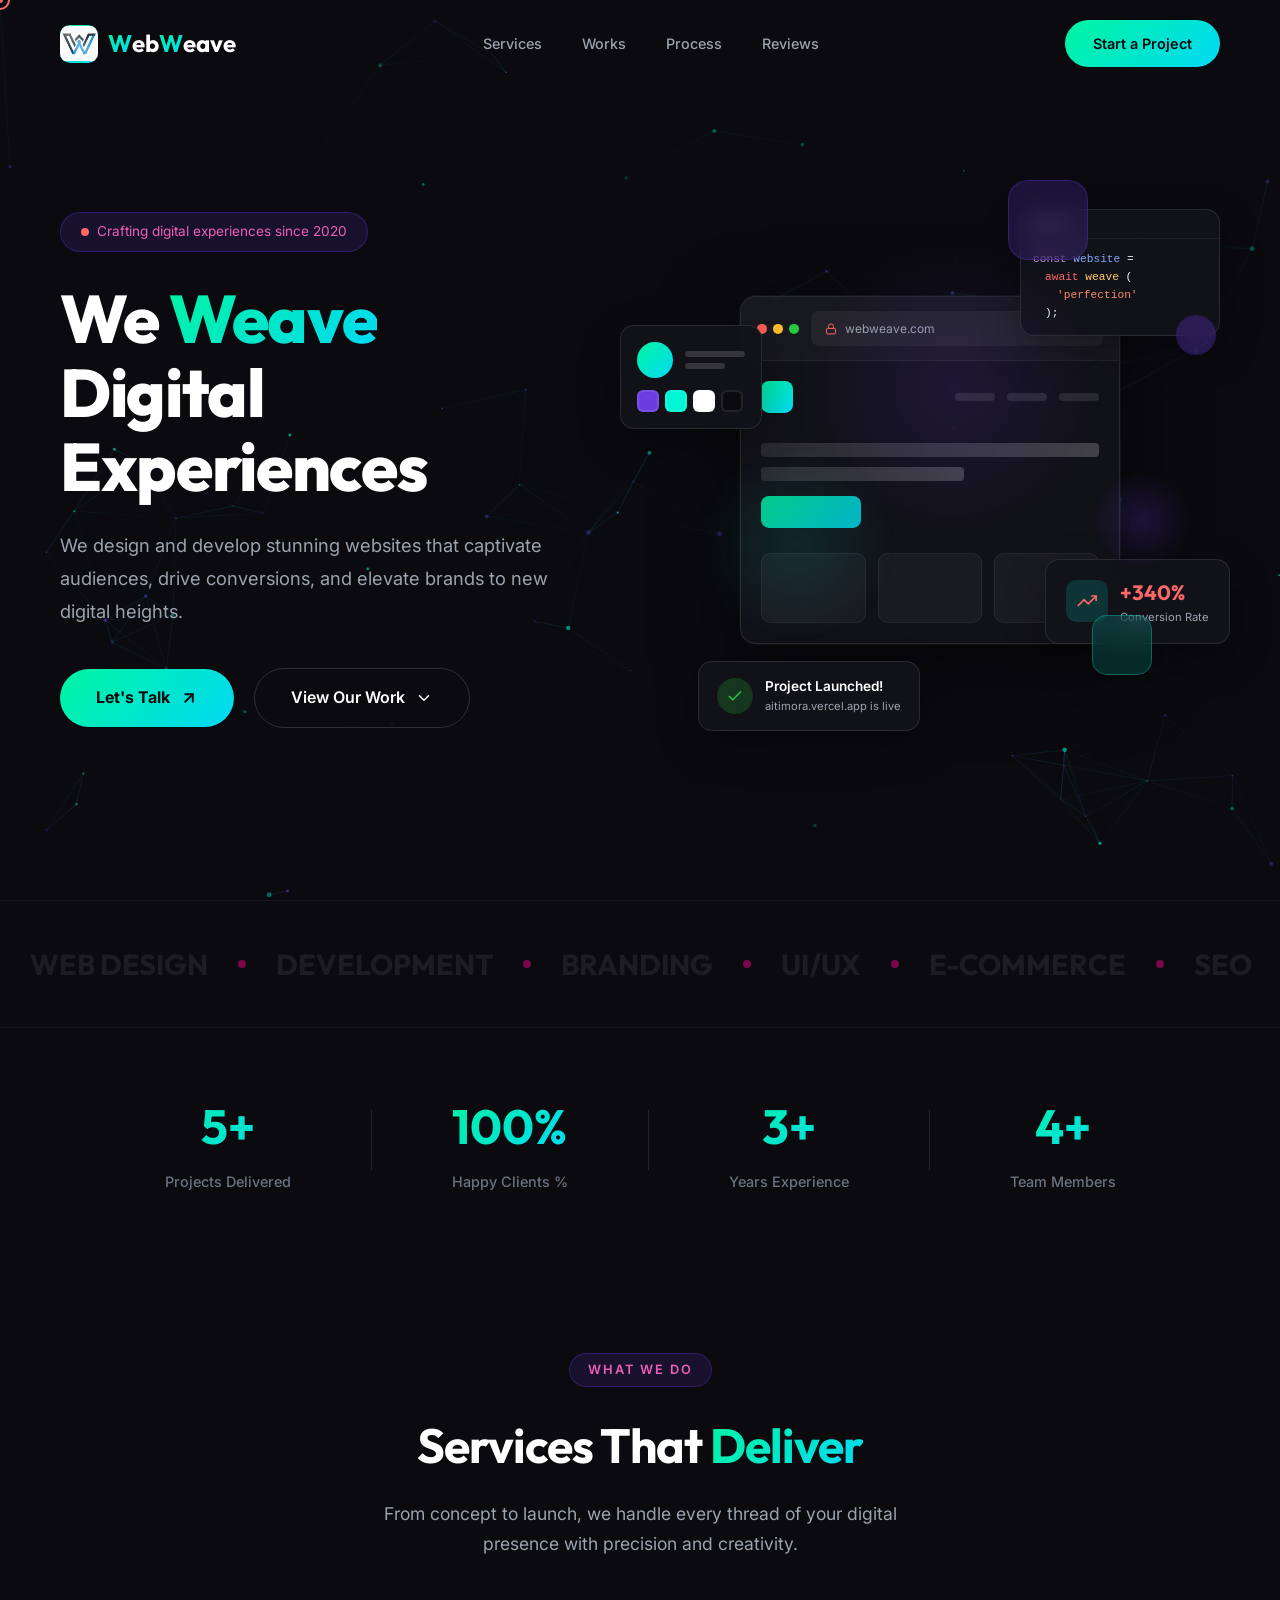
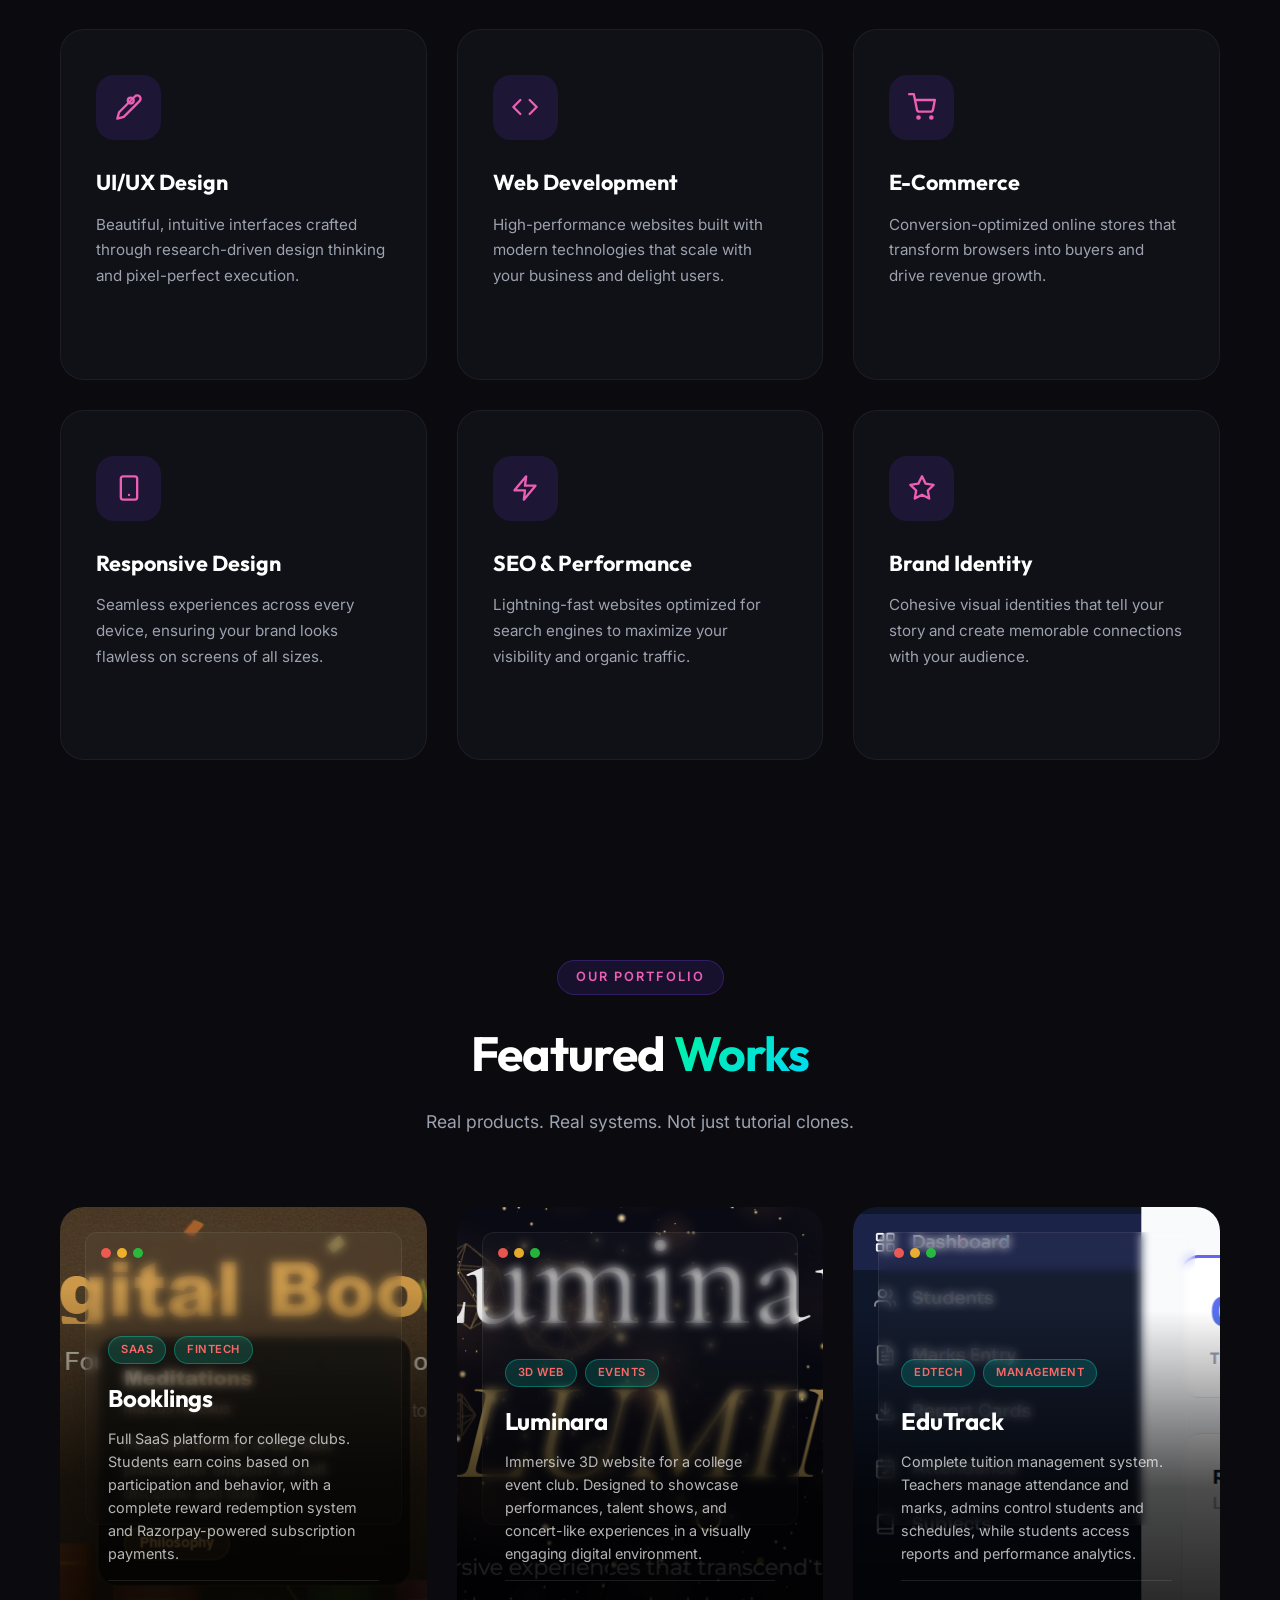
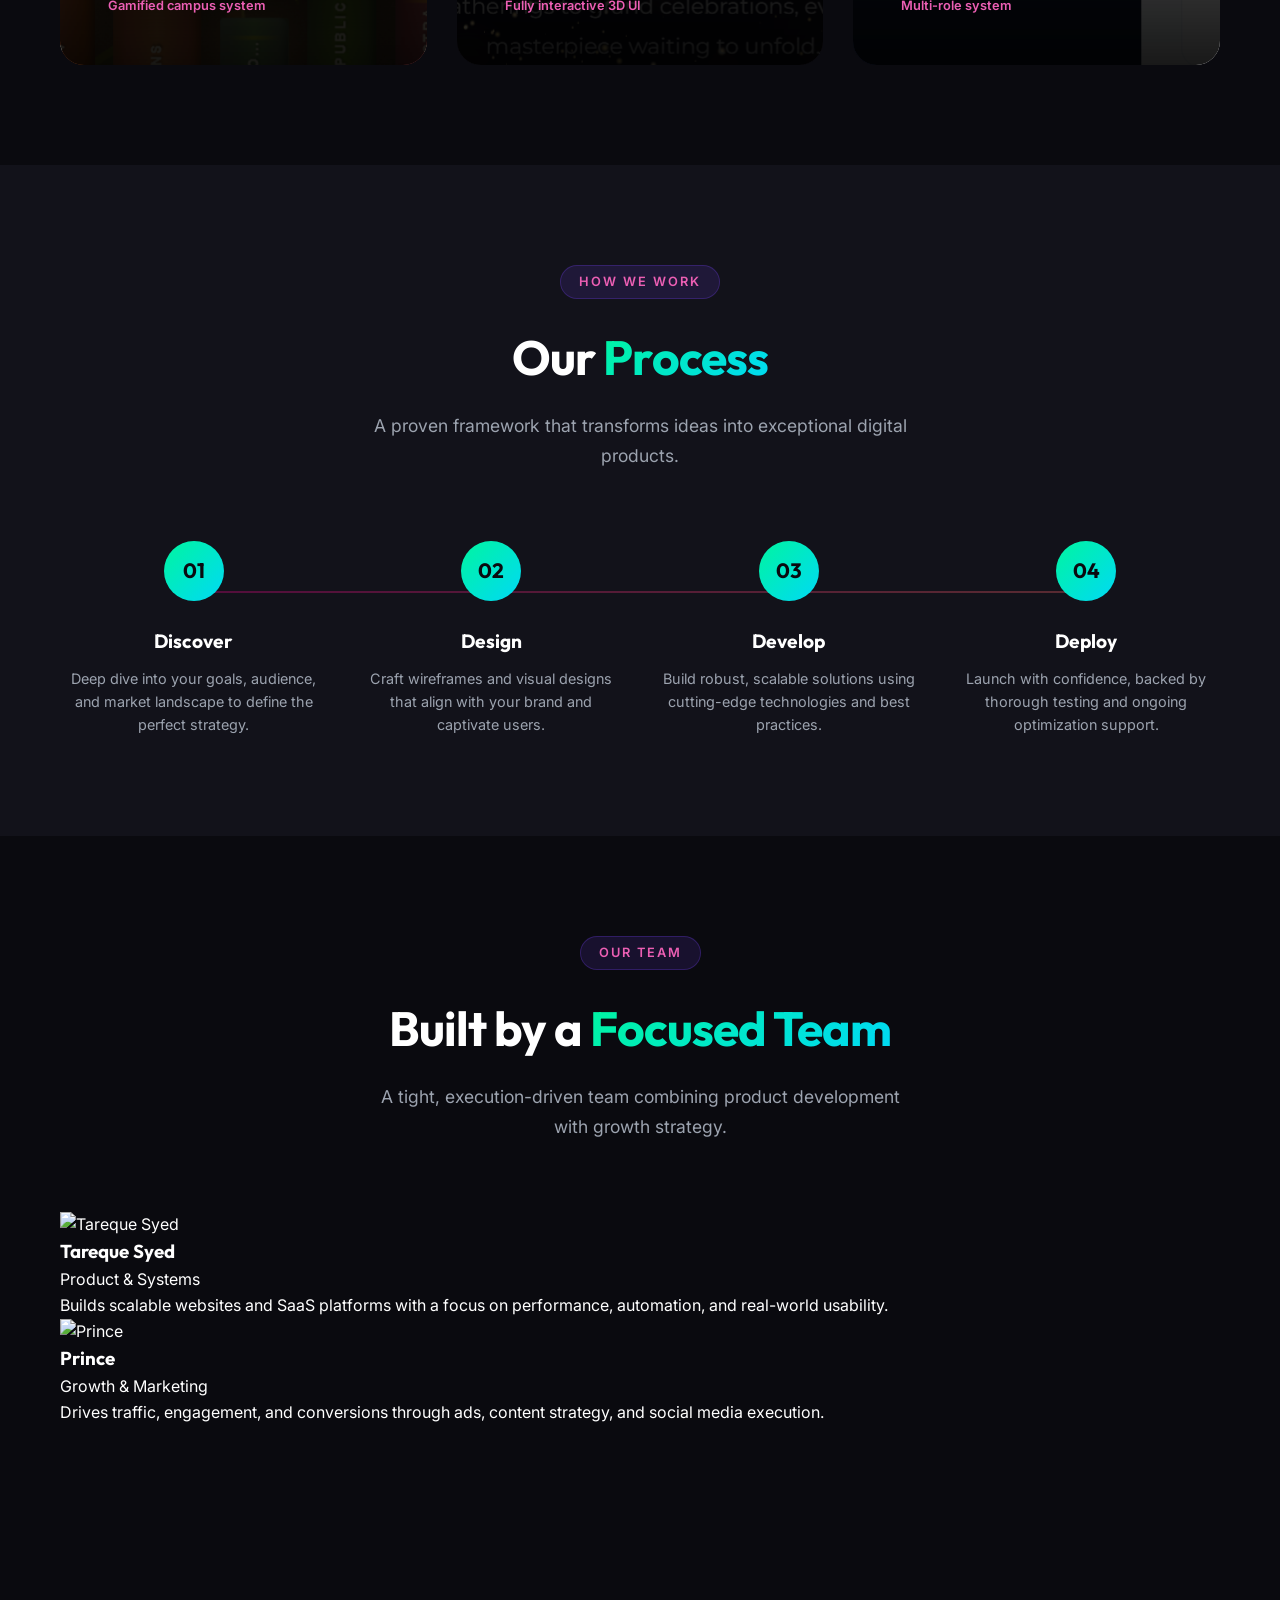
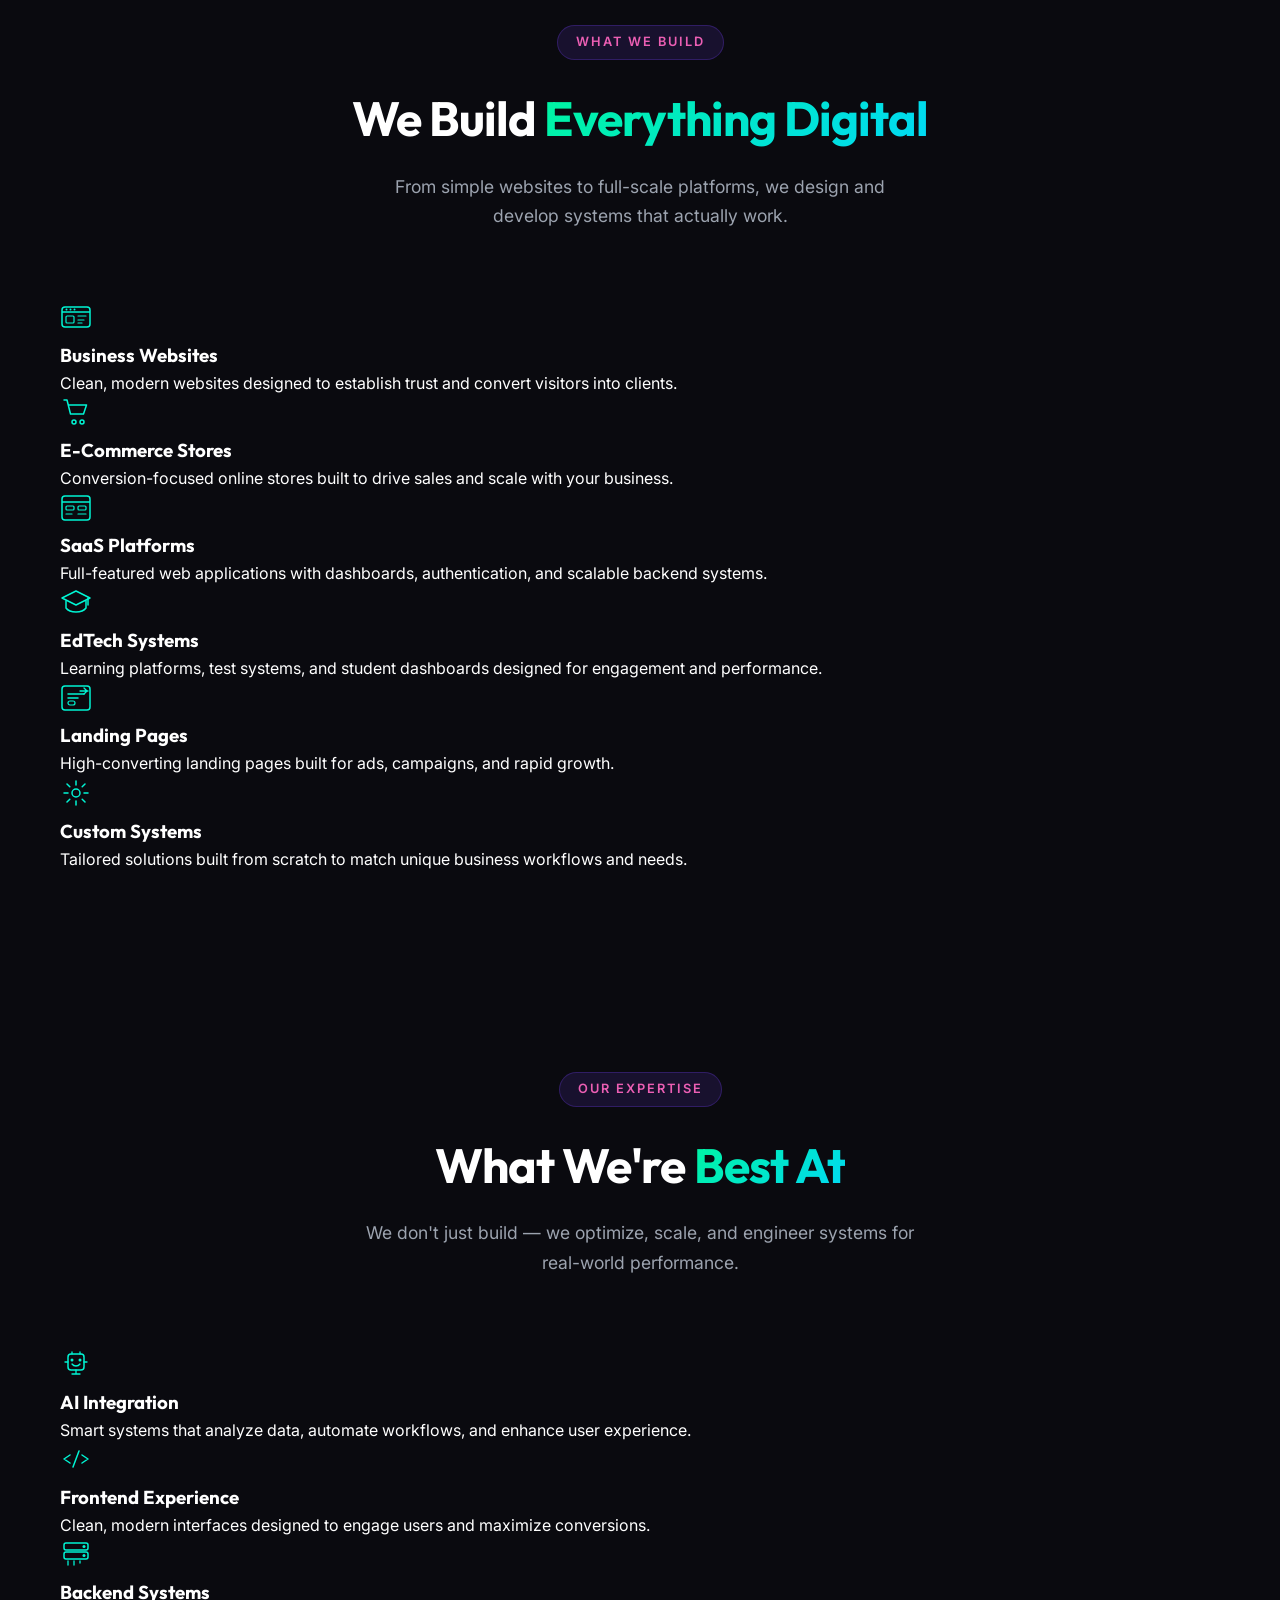
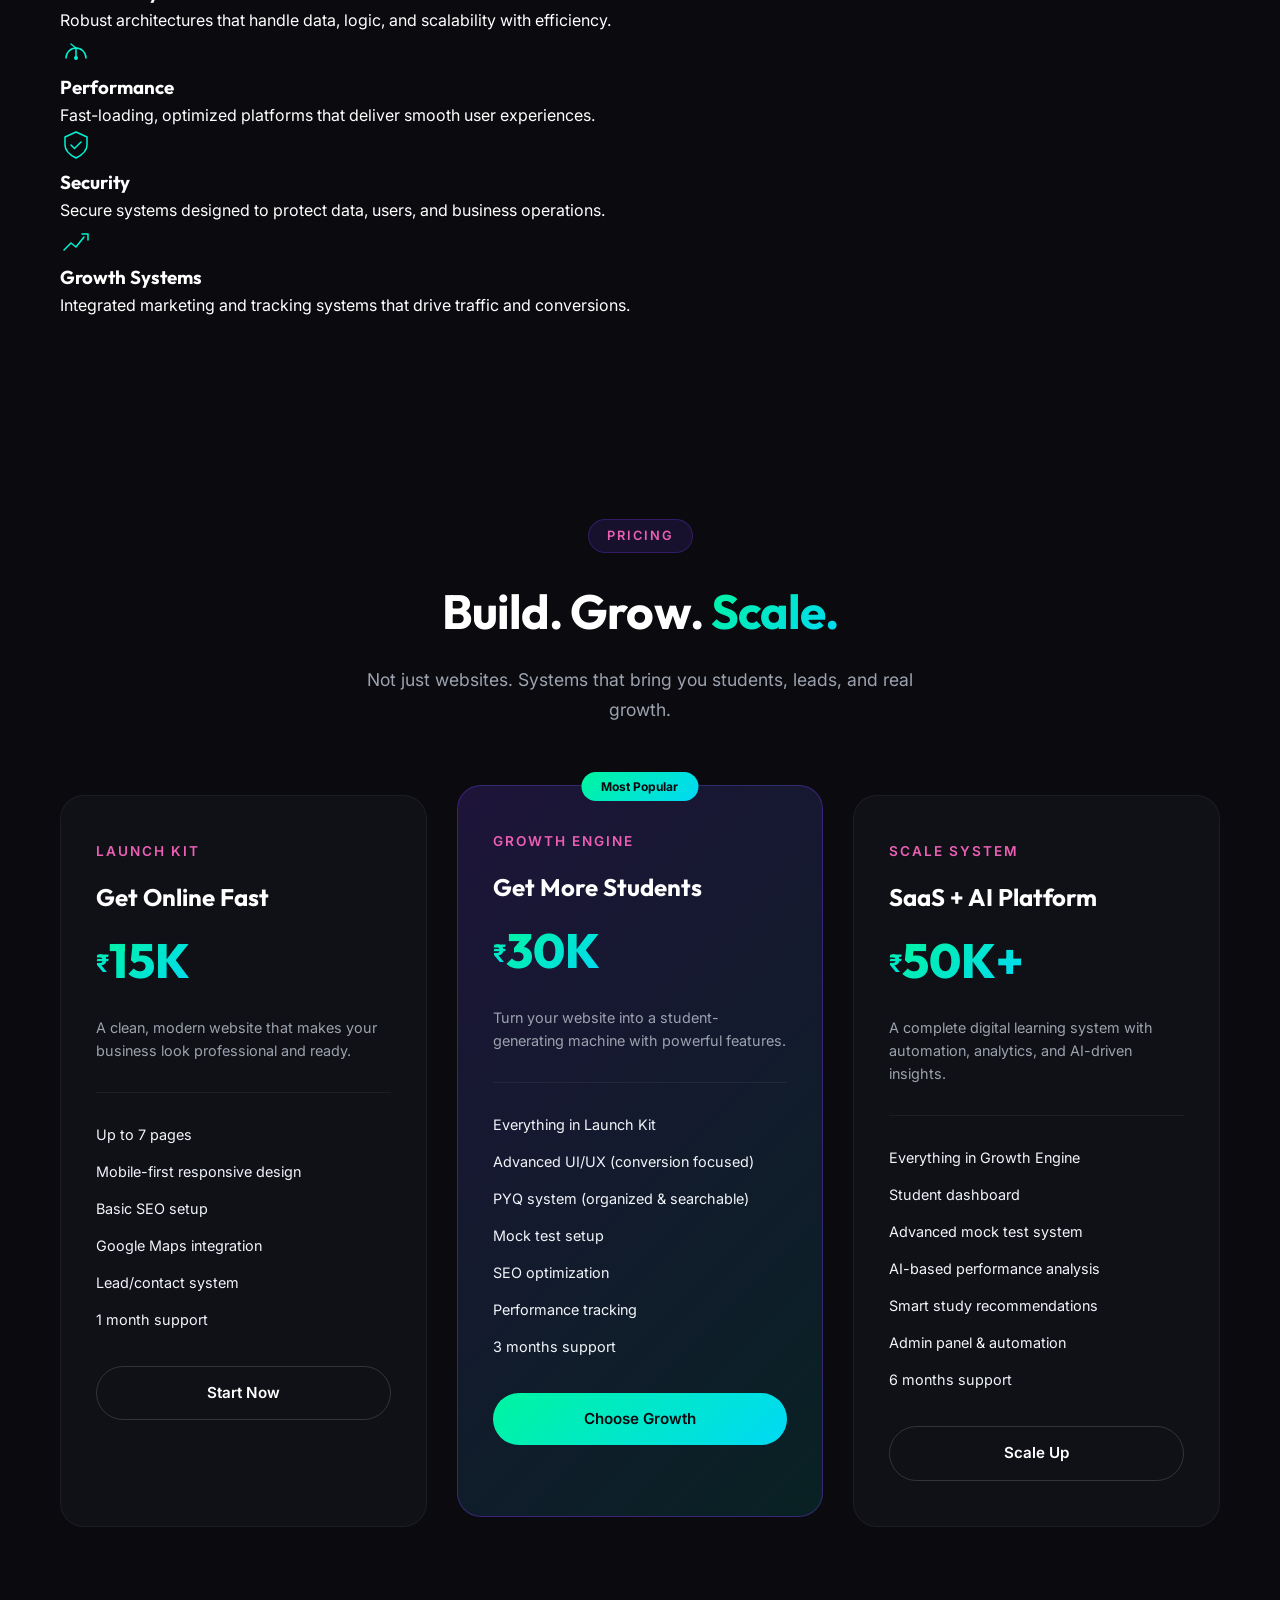
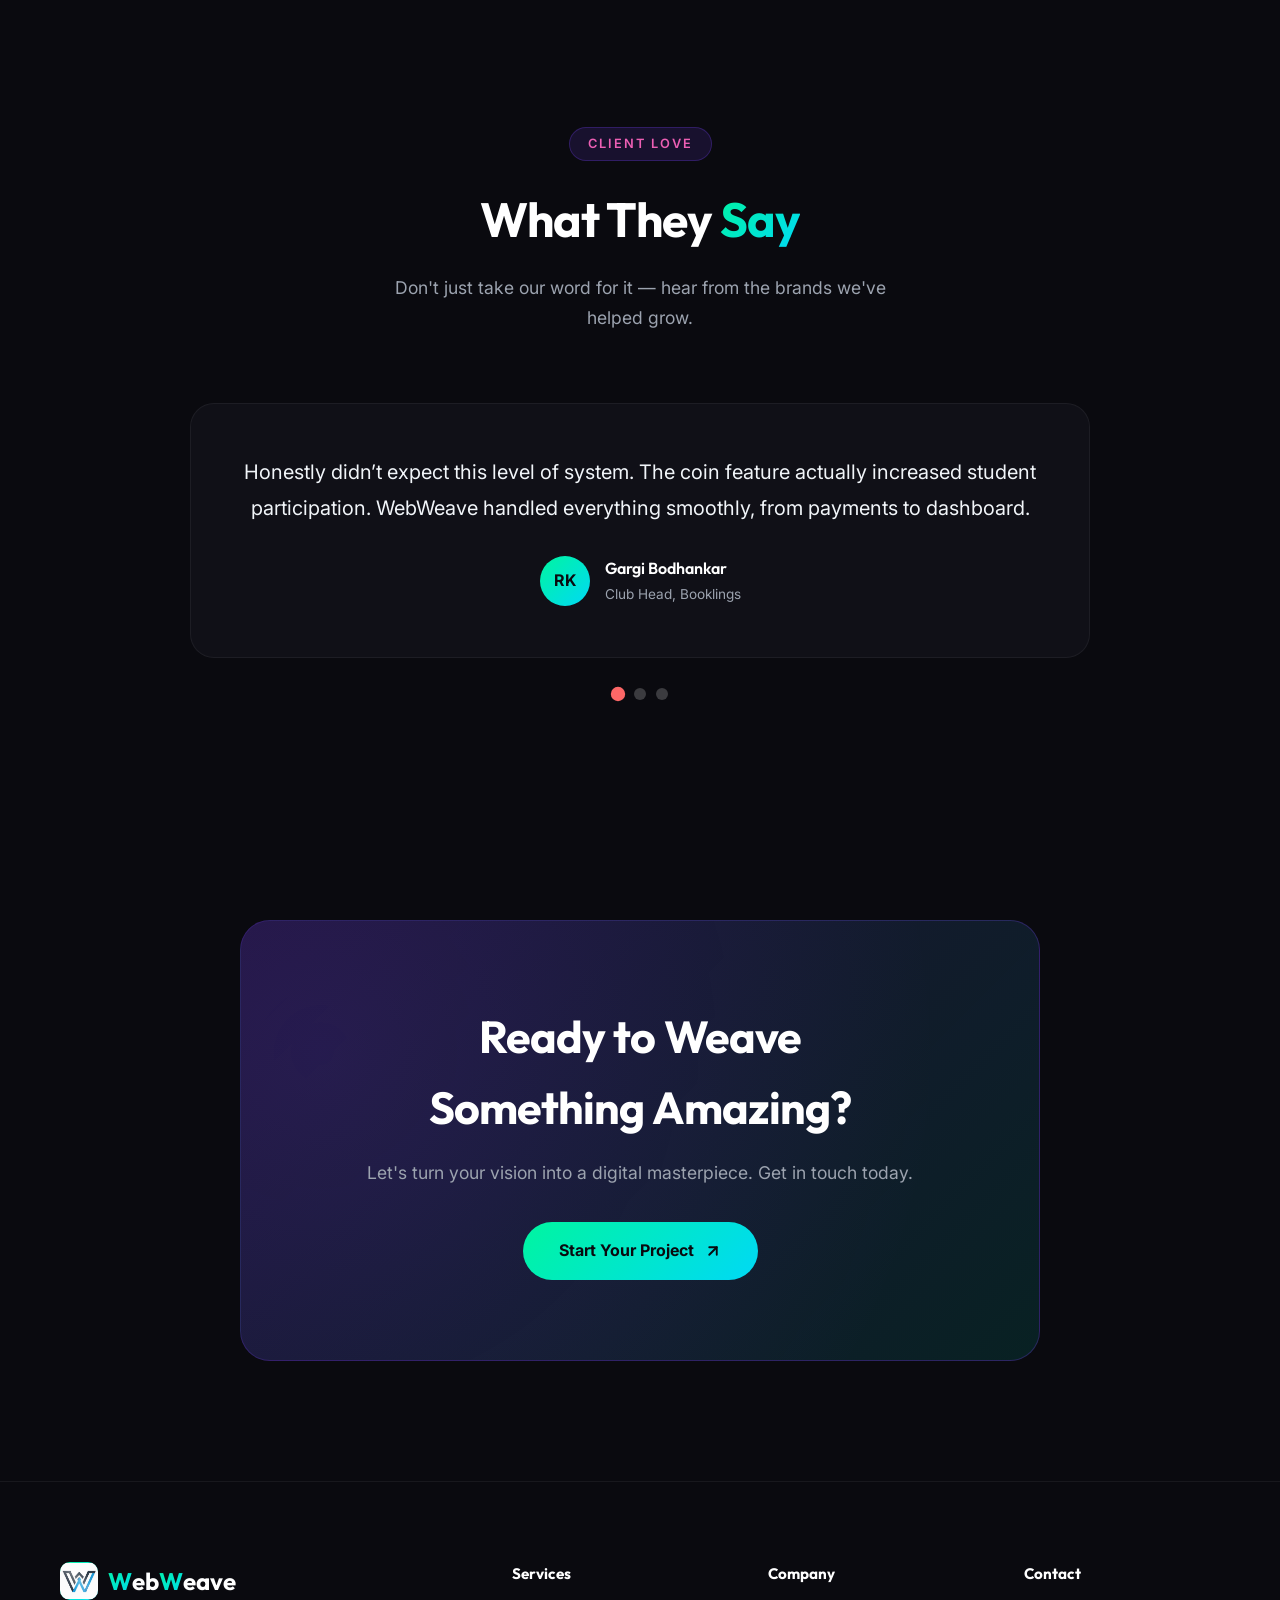
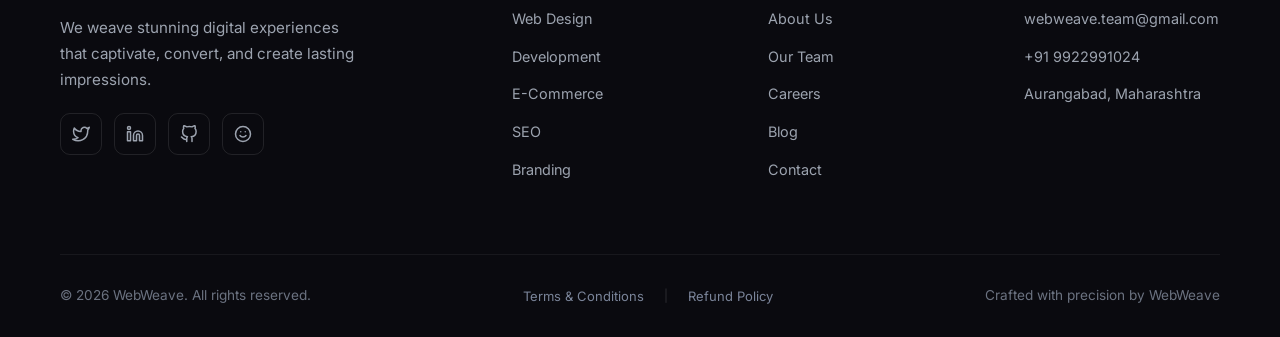
==== commit 6abbb07d: "Update index.html" ====
--- a/index.html
+++ b/index.html
@@ -18,13 +18,19 @@
         </defs>
     </svg>
 
-    <!-- Preloader -->
-    <div class="preloader" id="preloader">
-        <div class="preloader-text">WebWeave</div>
-        <div class="preloader-bar">
-            <div class="preloader-bar-fill"></div>
-        </div>
-    </div>
+<div class="preloader" id="preloader">
+    <div class="loader-content">
+        <h1 class="loader-logo">
+            <span>W</span>eb<span>W</span>eave
+        </h1>
+
+        <div class="loader-line"></div>
+
+        <p class="loader-tag">
+            Crafting digital experiences...
+        </p>
+    </div>
+</div>
 
     <!-- Custom Cursor -->
     <div class="cursor" id="cursor"></div>
@@ -494,113 +500,296 @@
         </div>
     </section>
 
-    <!-- Pricing Section -->
+<section id="team">
+    <div class="section-header reveal">
+        <span class="section-tag">Our Team</span>
+        <h2 class="section-title">Built by a <span class="highlight">Focused Team</span></h2>
+        <p class="section-subtitle">
+            A tight, execution-driven team combining product development with growth strategy.
+        </p>
+    </div>
+
+    <div class="team-grid">
+
+        <div class="team-card reveal">
+    <img src="tareque.jpg" alt="Tareque Syed" class="team-img">
+    <h3>Tareque Syed</h3>
+    <span class="team-role">Product & Systems</span>
+    <p>
+        Builds scalable websites and SaaS platforms with a focus on performance, automation, 
+        and real-world usability.
+    </p>
+</div>
+
+<div class="team-card reveal">
+    <img src="prince.jpg" alt="Prince" class="team-img">
+    <h3>Prince</h3>
+    <span class="team-role">Growth & Marketing</span>
+    <p>
+        Drives traffic, engagement, and conversions through ads, content strategy, 
+        and social media execution.
+    </p>
+</div>
+
+    </div>
+</section>
+
+<section id="build">
+    <div class="section-header reveal">
+        <span class="section-tag">What We Build</span>
+        <h2 class="section-title">We Build <span class="highlight">Everything Digital</span></h2>
+        <p class="section-subtitle">
+            From simple websites to full-scale platforms, we design and develop systems that actually work.
+        </p>
+    </div>
+
+    <div class="build-grid">
+
+        <div class="build-card reveal">
+            <div class="build-icon">
+                <svg width="32" height="32" viewBox="0 0 32 32" fill="none" xmlns="http://www.w3.org/2000/svg">
+                    <rect x="2" y="6" width="28" height="20" rx="3" stroke="#00f5d4" stroke-width="1.5"/>
+                    <path d="M2 11h28" stroke="#00f5d4" stroke-width="1.5"/>
+                    <circle cx="6.5" cy="8.5" r="1" fill="#00f5d4"/>
+                    <circle cx="10.5" cy="8.5" r="1" fill="#00f5d4"/>
+                    <circle cx="14.5" cy="8.5" r="1" fill="#00f5d4"/>
+                    <rect x="6" y="15" width="8" height="7" rx="1" stroke="#00f5d4" stroke-width="1.2"/>
+                    <path d="M18 15h8M18 19h6M18 22h4" stroke="#00f5d4" stroke-width="1.2" stroke-linecap="round"/>
+                </svg>
+            </div>
+            <h3>Business Websites</h3>
+            <p>Clean, modern websites designed to establish trust and convert visitors into clients.</p>
+        </div>
+
+        <div class="build-card reveal">
+            <div class="build-icon">
+                <svg width="32" height="32" viewBox="0 0 32 32" fill="none" xmlns="http://www.w3.org/2000/svg">
+                    <path d="M4 4h3l3.5 14h13l3-9H9" stroke="#00f5d4" stroke-width="1.5" stroke-linecap="round" stroke-linejoin="round"/>
+                    <circle cx="14" cy="26" r="2" stroke="#00f5d4" stroke-width="1.5"/>
+                    <circle cx="22" cy="26" r="2" stroke="#00f5d4" stroke-width="1.5"/>
+                </svg>
+            </div>
+            <h3>E-Commerce Stores</h3>
+            <p>Conversion-focused online stores built to drive sales and scale with your business.</p>
+        </div>
+
+        <div class="build-card reveal">
+            <div class="build-icon">
+                <svg width="32" height="32" viewBox="0 0 32 32" fill="none" xmlns="http://www.w3.org/2000/svg">
+                    <rect x="2" y="4" width="28" height="24" rx="3" stroke="#00f5d4" stroke-width="1.5"/>
+                    <path d="M2 10h28" stroke="#00f5d4" stroke-width="1.5"/>
+                    <rect x="6" y="14" width="8" height="4" rx="1" stroke="#00f5d4" stroke-width="1.2"/>
+                    <rect x="18" y="14" width="8" height="4" rx="1" stroke="#00f5d4" stroke-width="1.2"/>
+                    <path d="M6 22h6M18 22h8" stroke="#00f5d4" stroke-width="1.2" stroke-linecap="round"/>
+                </svg>
+            </div>
+            <h3>SaaS Platforms</h3>
+            <p>Full-featured web applications with dashboards, authentication, and scalable backend systems.</p>
+        </div>
+
+        <div class="build-card reveal">
+            <div class="build-icon">
+                <svg width="32" height="32" viewBox="0 0 32 32" fill="none" xmlns="http://www.w3.org/2000/svg">
+                    <path d="M16 4L2 11l14 7 14-7-14-7z" stroke="#00f5d4" stroke-width="1.5" stroke-linejoin="round"/>
+                    <path d="M6 14v7c0 0 3 4 10 4s10-4 10-4v-7" stroke="#00f5d4" stroke-width="1.5" stroke-linecap="round"/>
+                    <path d="M28 11v7" stroke="#00f5d4" stroke-width="1.5" stroke-linecap="round"/>
+                </svg>
+            </div>
+            <h3>EdTech Systems</h3>
+            <p>Learning platforms, test systems, and student dashboards designed for engagement and performance.</p>
+        </div>
+
+        <div class="build-card reveal">
+            <div class="build-icon">
+                <svg width="32" height="32" viewBox="0 0 32 32" fill="none" xmlns="http://www.w3.org/2000/svg">
+                    <rect x="2" y="4" width="28" height="24" rx="3" stroke="#00f5d4" stroke-width="1.5"/>
+                    <path d="M8 12h16M8 16h10" stroke="#00f5d4" stroke-width="1.5" stroke-linecap="round"/>
+                    <rect x="8" y="19" width="7" height="4" rx="2" stroke="#00f5d4" stroke-width="1.2"/>
+                    <path d="M24 6l3 3-3 3M28 9H20" stroke="#00f5d4" stroke-width="1.3" stroke-linecap="round" stroke-linejoin="round"/>
+                </svg>
+            </div>
+            <h3>Landing Pages</h3>
+            <p>High-converting landing pages built for ads, campaigns, and rapid growth.</p>
+        </div>
+
+        <div class="build-card reveal">
+            <div class="build-icon">
+                <svg width="32" height="32" viewBox="0 0 32 32" fill="none" xmlns="http://www.w3.org/2000/svg">
+                    <circle cx="16" cy="16" r="4" stroke="#00f5d4" stroke-width="1.5"/>
+                    <path d="M16 4v4M16 24v4M4 16h4M24 16h4M7 7l2.8 2.8M22.2 22.2L25 25M7 25l2.8-2.8M22.2 9.8L25 7" stroke="#00f5d4" stroke-width="1.5" stroke-linecap="round"/>
+                </svg>
+            </div>
+            <h3>Custom Systems</h3>
+            <p>Tailored solutions built from scratch to match unique business workflows and needs.</p>
+        </div>
+
+    </div>
+</section>
+
+<section id="specialization">
+    <div class="section-header reveal">
+        <span class="section-tag">Our Expertise</span>
+        <h2 class="section-title">What We're <span class="highlight">Best At</span></h2>
+        <p class="section-subtitle">
+            We don't just build — we optimize, scale, and engineer systems for real-world performance.
+        </p>
+    </div>
+
+    <div class="spec-grid">
+
+        <div class="spec-card reveal">
+            <div class="spec-icon">
+                <svg width="32" height="32" viewBox="0 0 32 32" fill="none" xmlns="http://www.w3.org/2000/svg">
+                    <rect x="8" y="6" width="16" height="16" rx="3" stroke="#00f5d4" stroke-width="1.5"/>
+                    <circle cx="12" cy="12" r="1.5" fill="#00f5d4"/>
+                    <circle cx="20" cy="12" r="1.5" fill="#00f5d4"/>
+                    <path d="M12 16s1.5 2 4 2 4-2 4-2" stroke="#00f5d4" stroke-width="1.3" stroke-linecap="round"/>
+                    <path d="M12 6V4M20 6V4M8 14H5M27 14h-3M16 22v4M12 26h8" stroke="#00f5d4" stroke-width="1.3" stroke-linecap="round"/>
+                </svg>
+            </div>
+            <h3>AI Integration</h3>
+            <p>Smart systems that analyze data, automate workflows, and enhance user experience.</p>
+        </div>
+
+        <div class="spec-card reveal">
+            <div class="spec-icon">
+                <svg width="32" height="32" viewBox="0 0 32 32" fill="none" xmlns="http://www.w3.org/2000/svg">
+                    <path d="M10 20l-6-4 6-4M22 12l6 4-6 4" stroke="#00f5d4" stroke-width="1.5" stroke-linecap="round" stroke-linejoin="round"/>
+                    <path d="M19 8l-6 16" stroke="#00f5d4" stroke-width="1.5" stroke-linecap="round"/>
+                </svg>
+            </div>
+            <h3>Frontend Experience</h3>
+            <p>Clean, modern interfaces designed to engage users and maximize conversions.</p>
+        </div>
+
+        <div class="spec-card reveal">
+            <div class="spec-icon">
+                <svg width="32" height="32" viewBox="0 0 32 32" fill="none" xmlns="http://www.w3.org/2000/svg">
+                    <rect x="4" y="5" width="24" height="7" rx="2" stroke="#00f5d4" stroke-width="1.5"/>
+                    <rect x="4" y="14" width="24" height="7" rx="2" stroke="#00f5d4" stroke-width="1.5"/>
+                    <circle cx="24" cy="8.5" r="1.5" fill="#00f5d4"/>
+                    <circle cx="24" cy="17.5" r="1.5" fill="#00f5d4"/>
+                    <path d="M8 23v4M14 23v4M20 23v2" stroke="#00f5d4" stroke-width="1.3" stroke-linecap="round"/>
+                </svg>
+            </div>
+            <h3>Backend Systems</h3>
+            <p>Robust architectures that handle data, logic, and scalability with efficiency.</p>
+        </div>
+
+        <div class="spec-card reveal">
+            <div class="spec-icon">
+                <svg width="32" height="32" viewBox="0 0 32 32" fill="none" xmlns="http://www.w3.org/2000/svg">
+                    <path d="M6 24a10 10 0 1 1 20 0" stroke="#00f5d4" stroke-width="1.5" stroke-linecap="round"/>
+                    <path d="M16 24V14" stroke="#00f5d4" stroke-width="1.5" stroke-linecap="round"/>
+                    <path d="M16 14l-5-4" stroke="#00f5d4" stroke-width="1.3" stroke-linecap="round"/>
+                    <circle cx="16" cy="24" r="2" fill="#00f5d4"/>
+                </svg>
+            </div>
+            <h3>Performance</h3>
+            <p>Fast-loading, optimized platforms that deliver smooth user experiences.</p>
+        </div>
+
+        <div class="spec-card reveal">
+            <div class="spec-icon">
+                <svg width="32" height="32" viewBox="0 0 32 32" fill="none" xmlns="http://www.w3.org/2000/svg">
+                    <path d="M16 3L5 8v8c0 6 5 10 11 13 6-3 11-7 11-13V8L16 3z" stroke="#00f5d4" stroke-width="1.5" stroke-linejoin="round"/>
+                    <path d="M11 16l3.5 3.5L21 13" stroke="#00f5d4" stroke-width="1.5" stroke-linecap="round" stroke-linejoin="round"/>
+                </svg>
+            </div>
+            <h3>Security</h3>
+            <p>Secure systems designed to protect data, users, and business operations.</p>
+        </div>
+
+        <div class="spec-card reveal">
+            <div class="spec-icon">
+                <svg width="32" height="32" viewBox="0 0 32 32" fill="none" xmlns="http://www.w3.org/2000/svg">
+                    <path d="M4 26l7-7 5 4 8-10" stroke="#00f5d4" stroke-width="1.5" stroke-linecap="round" stroke-linejoin="round"/>
+                    <path d="M22 10h6v6" stroke="#00f5d4" stroke-width="1.5" stroke-linecap="round" stroke-linejoin="round"/>
+                </svg>
+            </div>
+            <h3>Growth Systems</h3>
+            <p>Integrated marketing and tracking systems that drive traffic and conversions.</p>
+        </div>
+
+    </div>
+</section>
+
+<!-- Pricing Section -->
 <section id="pricing">
     <div class="section-header reveal">
         <span class="section-tag">Pricing</span>
-        <h2 class="section-title">Transparent <span class="highlight">Pricing</span></h2>
-        <p class="section-subtitle">No hidden fees. Pick the plan that fits your vision and let's build something great.</p>
-    </div>
+        <h2 class="section-title">Build. Grow. <span class="highlight">Scale.</span></h2>
+        <p class="section-subtitle">
+            Not just websites. Systems that bring you students, leads, and real growth.
+        </p>
+    </div>
+
     <div class="pricing-grid">
 
-        <!-- Basic -->
+        <!-- Launch -->
         <div class="pricing-card reveal">
-            <div class="pricing-tier">Starter</div>
-            <h3>Static Website</h3>
+            <div class="pricing-tier">Launch Kit</div>
+            <h3>Get Online Fast</h3>
             <div class="pricing-price">
-                <span class="currency">₹</span><span class="amount">7K</span>
-            </div>
-            <p class="pricing-desc">Perfect for portfolios, landing pages, and small businesses that need a clean, fast online presence.</p>
+                <span class="currency">₹</span><span class="amount">15K</span>
+            </div>
+            <p class="pricing-desc">
+                A clean, modern website that makes your business look professional and ready.
+            </p>
             <ul class="pricing-features">
-                <li>
-                    <svg viewBox="0 0 24 24" fill="none" stroke="currentColor" stroke-width="2.5" stroke-linecap="round" stroke-linejoin="round"><polyline points="20 6 9 17 4 12"/></svg>
-                    Up to 5 pages
-                </li>
-                <li>
-                    <svg viewBox="0 0 24 24" fill="none" stroke="currentColor" stroke-width="2.5" stroke-linecap="round" stroke-linejoin="round"><polyline points="20 6 9 17 4 12"/></svg>
-                    Fully responsive design
-                </li>
-                <li>
-                    <svg viewBox="0 0 24 24" fill="none" stroke="currentColor" stroke-width="2.5" stroke-linecap="round" stroke-linejoin="round"><polyline points="20 6 9 17 4 12"/></svg>
-                    Basic SEO setup
-                </li>
-                <li>
-                    <svg viewBox="0 0 24 24" fill="none" stroke="currentColor" stroke-width="2.5" stroke-linecap="round" stroke-linejoin="round"><polyline points="20 6 9 17 4 12"/></svg>
-                    Contact form
-                </li>
-                <li>
-                    <svg viewBox="0 0 24 24" fill="none" stroke="currentColor" stroke-width="2.5" stroke-linecap="round" stroke-linejoin="round"><polyline points="20 6 9 17 4 12"/></svg>
-                    1 month support
-                </li>
+                <li>Up to 7 pages</li>
+                <li>Mobile-first responsive design</li>
+                <li>Basic SEO setup</li>
+                <li>Google Maps integration</li>
+                <li>Lead/contact system</li>
+                <li>1 month support</li>
             </ul>
-            <a href="#contact" class="pricing-btn outline">Get Started</a>
-        </div>
-
-        <!-- Pro (featured) -->
+            <a href="#contact" class="pricing-btn outline">Start Now</a>
+        </div>
+
+        <!-- Growth -->
         <div class="pricing-card featured reveal">
             <div class="pricing-badge">Most Popular</div>
-            <div class="pricing-tier">Pro</div>
-            <h3>Dynamic Website</h3>
+            <div class="pricing-tier">Growth Engine</div>
+            <h3>Get More Students</h3>
             <div class="pricing-price">
-                <span class="currency">₹</span><span class="amount">15K</span>
-            </div>
-            <p class="pricing-desc">Modern, animated, and interactive websites that make your brand impossible to ignore.</p>
+                <span class="currency">₹</span><span class="amount">30K</span>
+            </div>
+            <p class="pricing-desc">
+                Turn your website into a student-generating machine with powerful features.
+            </p>
             <ul class="pricing-features">
-                <li>
-                    <svg viewBox="0 0 24 24" fill="none" stroke="currentColor" stroke-width="2.5" stroke-linecap="round" stroke-linejoin="round"><polyline points="20 6 9 17 4 12"/></svg>
-                    Unlimited pages
-                </li>
-                <li>
-                    <svg viewBox="0 0 24 24" fill="none" stroke="currentColor" stroke-width="2.5" stroke-linecap="round" stroke-linejoin="round"><polyline points="20 6 9 17 4 12"/></svg>
-                    3D & scroll animations
-                </li>
-                <li>
-                    <svg viewBox="0 0 24 24" fill="none" stroke="currentColor" stroke-width="2.5" stroke-linecap="round" stroke-linejoin="round"><polyline points="20 6 9 17 4 12"/></svg>
-                    CMS integration
-                </li>
-                <li>
-                    <svg viewBox="0 0 24 24" fill="none" stroke="currentColor" stroke-width="2.5" stroke-linecap="round" stroke-linejoin="round"><polyline points="20 6 9 17 4 12"/></svg>
-                    Advanced SEO
-                </li>
-                <li>
-                    <svg viewBox="0 0 24 24" fill="none" stroke="currentColor" stroke-width="2.5" stroke-linecap="round" stroke-linejoin="round"><polyline points="20 6 9 17 4 12"/></svg>
-                    3 months support
-                </li>
+                <li>Everything in Launch Kit</li>
+                <li>Advanced UI/UX (conversion focused)</li>
+                <li>PYQ system (organized & searchable)</li>
+                <li>Mock test setup</li>
+                <li>SEO optimization</li>
+                <li>Performance tracking</li>
+                <li>3 months support</li>
             </ul>
-            <a href="#contact" class="pricing-btn solid">Get Started</a>
-        </div>
-
-        <!-- Enterprise -->
+            <a href="#contact" class="pricing-btn solid">Choose Growth</a>
+        </div>
+
+        <!-- Scale -->
         <div class="pricing-card reveal">
-            <div class="pricing-tier">Enterprise</div>
-            <h3>SaaS Application</h3>
+            <div class="pricing-tier">Scale System</div>
+            <h3>SaaS + AI Platform</h3>
             <div class="pricing-price">
-                <span class="currency">₹</span><span class="amount">25K</span><span class="range"> – 30K</span>
-            </div>
-            <p class="pricing-desc">Full-scale web applications with auth, dashboards, APIs, and everything your product needs to launch.</p>
+                <span class="currency">₹</span><span class="amount">50K+</span>
+            </div>
+            <p class="pricing-desc">
+                A complete digital learning system with automation, analytics, and AI-driven insights.
+            </p>
             <ul class="pricing-features">
-                <li>
-                    <svg viewBox="0 0 24 24" fill="none" stroke="currentColor" stroke-width="2.5" stroke-linecap="round" stroke-linejoin="round"><polyline points="20 6 9 17 4 12"/></svg>
-                    Custom backend & API
-                </li>
-                <li>
-                    <svg viewBox="0 0 24 24" fill="none" stroke="currentColor" stroke-width="2.5" stroke-linecap="round" stroke-linejoin="round"><polyline points="20 6 9 17 4 12"/></svg>
-                    Auth & user management
-                </li>
-                <li>
-                    <svg viewBox="0 0 24 24" fill="none" stroke="currentColor" stroke-width="2.5" stroke-linecap="round" stroke-linejoin="round"><polyline points="20 6 9 17 4 12"/></svg>
-                    Admin dashboard
-                </li>
-                <li>
-                    <svg viewBox="0 0 24 24" fill="none" stroke="currentColor" stroke-width="2.5" stroke-linecap="round" stroke-linejoin="round"><polyline points="20 6 9 17 4 12"/></svg>
-                    Database architecture
-                </li>
-                <li>
-                    <svg viewBox="0 0 24 24" fill="none" stroke="currentColor" stroke-width="2.5" stroke-linecap="round" stroke-linejoin="round"><polyline points="20 6 9 17 4 12"/></svg>
-                    6 months support
-                </li>
+                <li>Everything in Growth Engine</li>
+                <li>Student dashboard</li>
+                <li>Advanced mock test system</li>
+                <li>AI-based performance analysis</li>
+                <li>Smart study recommendations</li>
+                <li>Admin panel & automation</li>
+                <li>6 months support</li>
             </ul>
-            <a href="#contact" class="pricing-btn outline">Get Started</a>
+            <a href="#contact" class="pricing-btn outline">Scale Up</a>
         </div>
 
     </div>
@@ -749,10 +938,15 @@
                 </ul>
             </div>
         </div>
-        <div class="footer-bottom">
-            <p>© <span id="year"></span> WebWeave. All rights reserved.</p>
-            <p>Crafted with precision by WebWeave</p>
-        </div>
+<div class="footer-bottom">
+    <p>© <span id="year"></span> WebWeave. All rights reserved.</p>
+    <div style="display:flex; gap: 20px; align-items: center;">
+        <a href="terms.html" style="color: var(--muted, #7a8499); font-size: 13px; text-decoration: none; transition: color 0.2s;" onmouseover="this.style.color='#00f5d4'" onmouseout="this.style.color=''">Terms &amp; Conditions</a>
+        <span style="color: rgba(255,255,255,0.15); font-size: 12px;">|</span>
+        <a href="refund.html" style="color: var(--muted, #7a8499); font-size: 13px; text-decoration: none; transition: color 0.2s;" onmouseover="this.style.color='#00f5d4'" onmouseout="this.style.color=''">Refund Policy</a>
+    </div>
+    <p>Crafted with precision by WebWeave</p>
+</div>
     </footer>
 
     <script src="script.js">
--- a/style.css
+++ b/style.css
@@ -1313,7 +1313,7 @@
             bottom: 0;
             left: 0;
             right: 0;
-            padding: 40px 30px;
+            padding: 3rem;
             background: linear-gradient(to top, rgba(0,0,0,0.9) 0%, rgba(0,0,0,0.7) 50%, transparent 100%);
         }
 
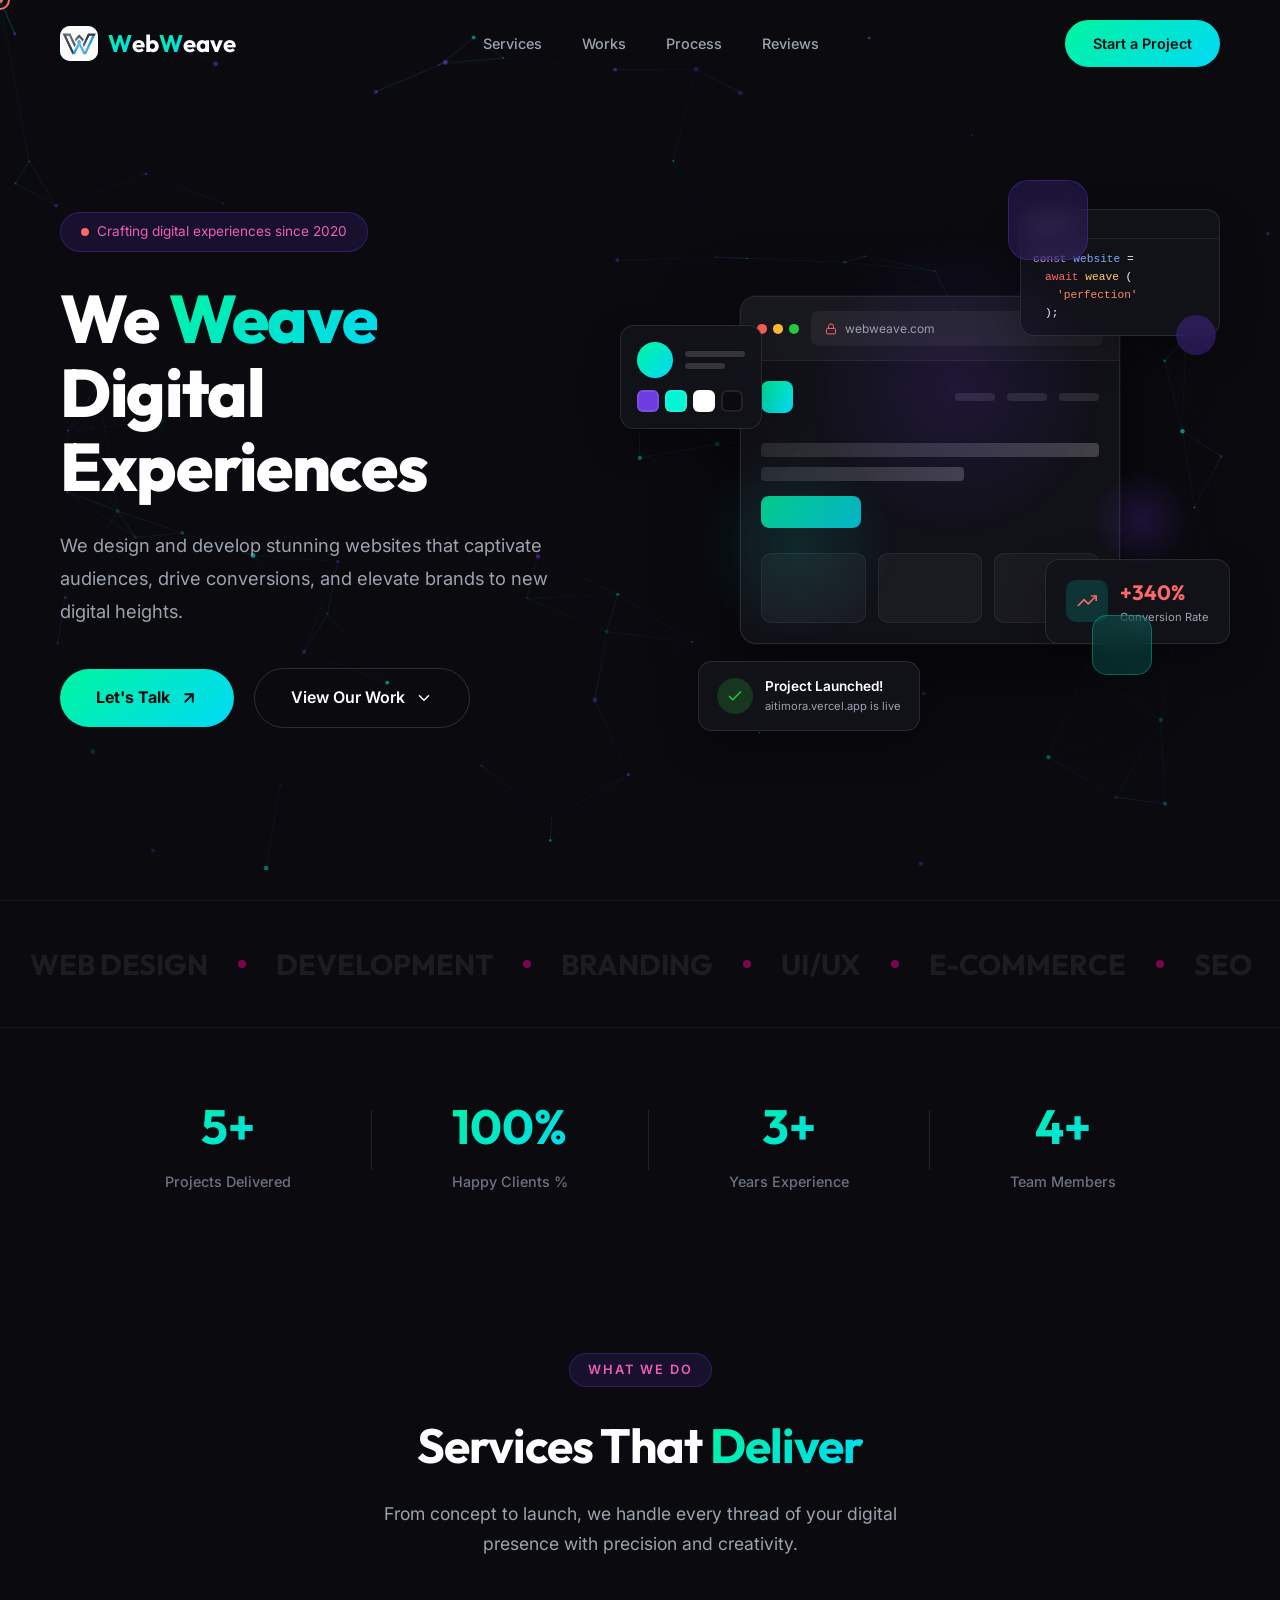
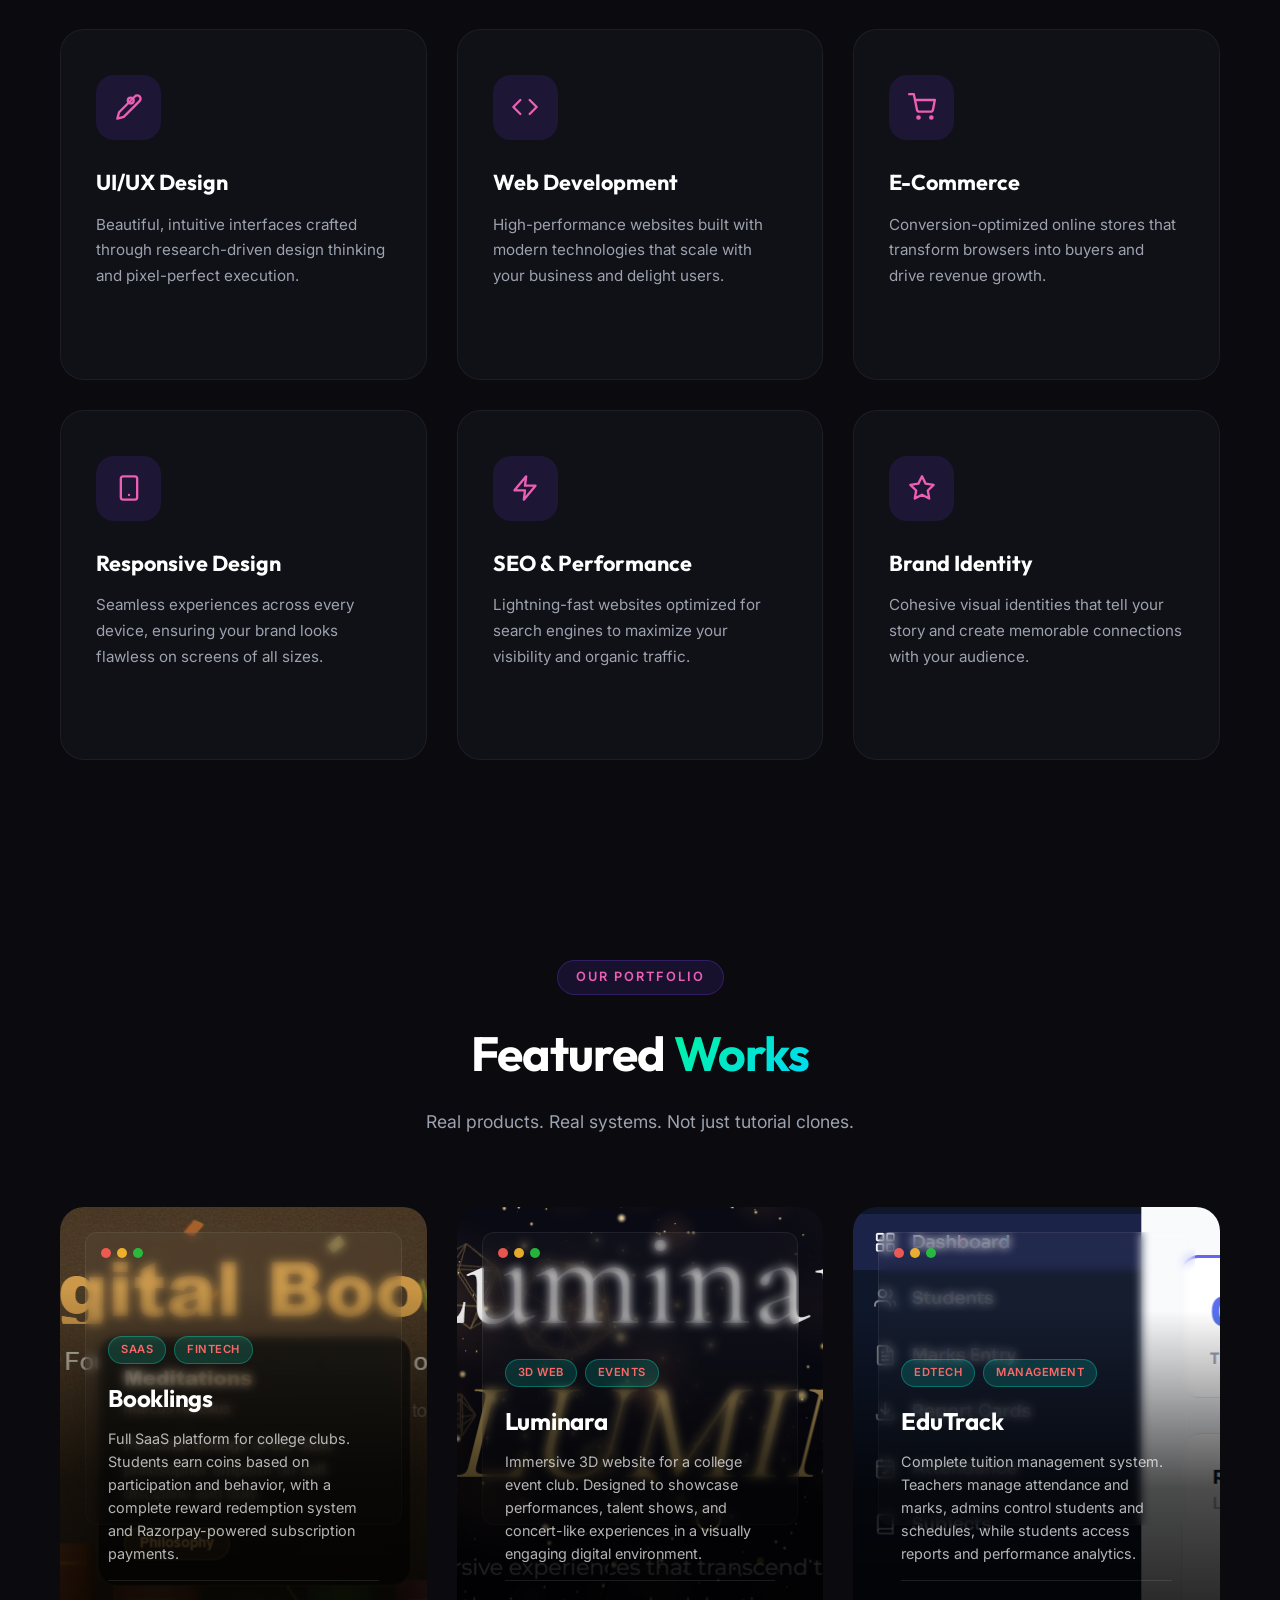
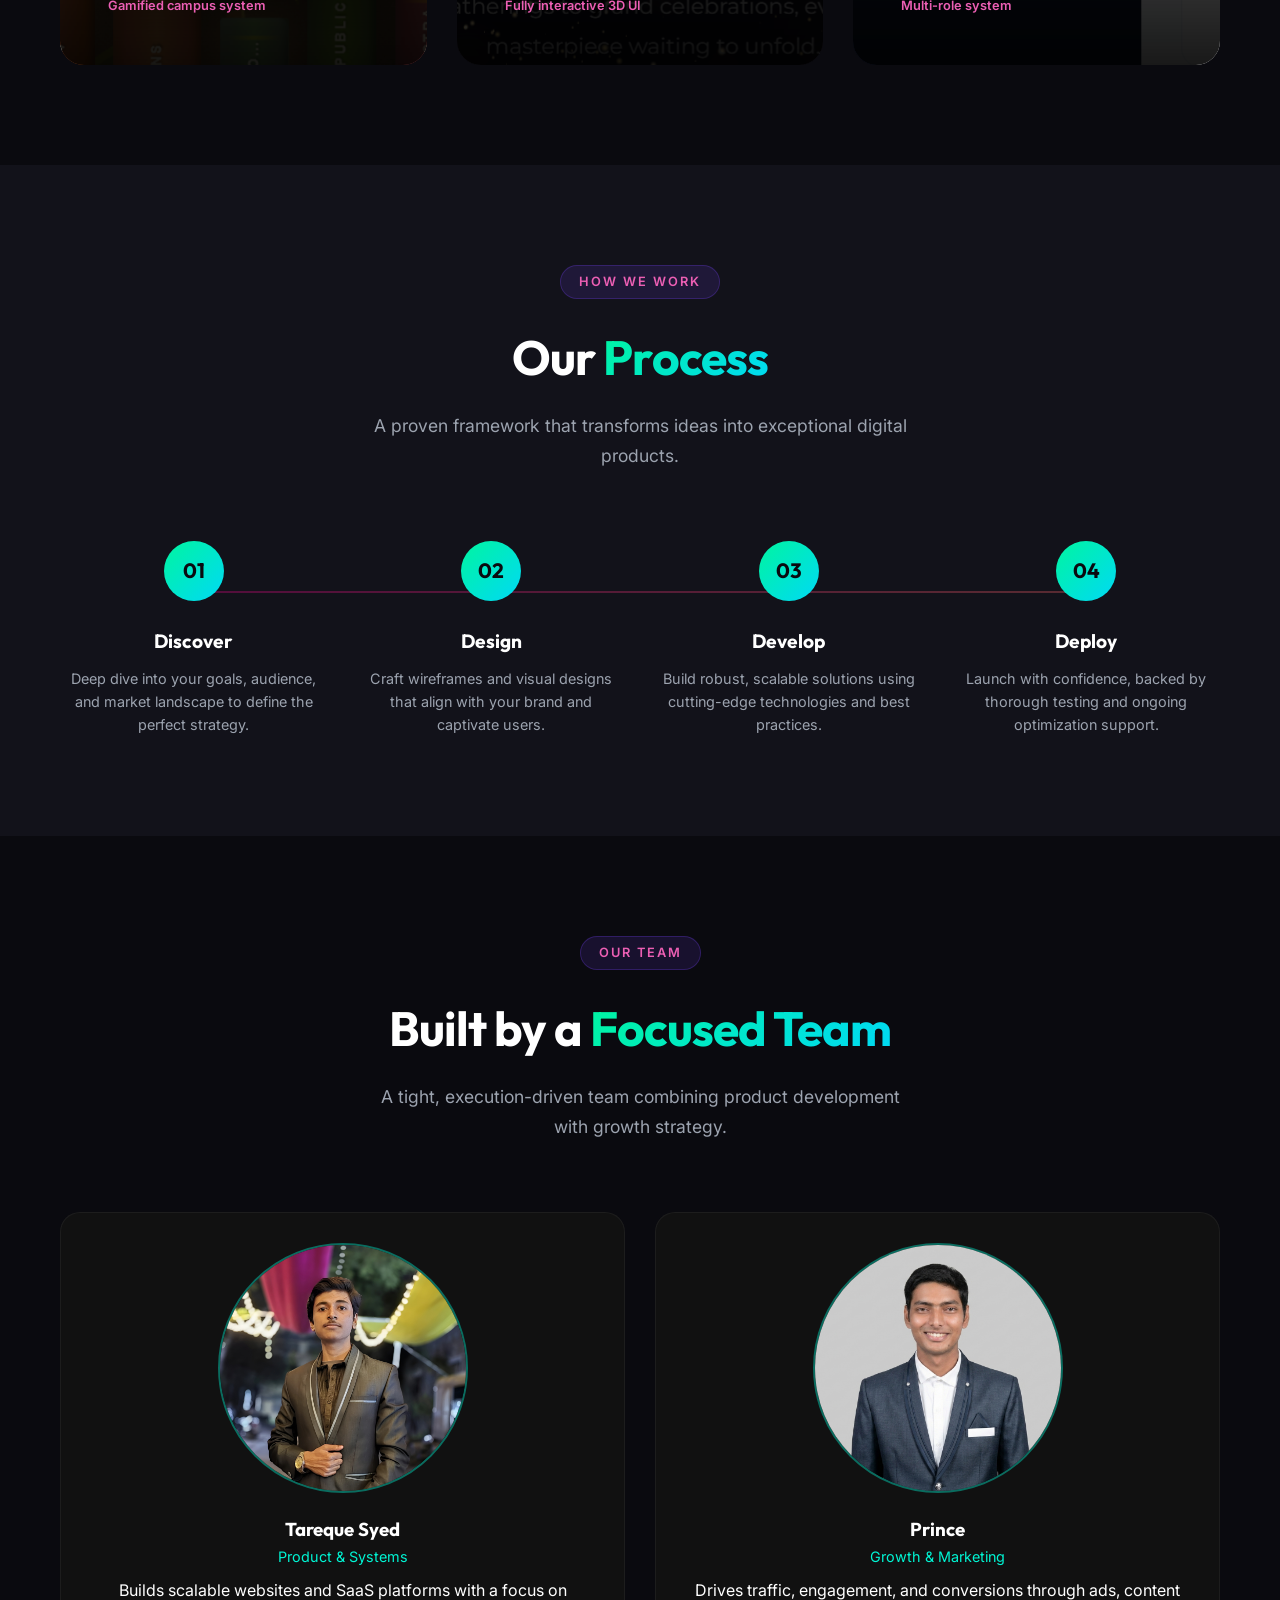
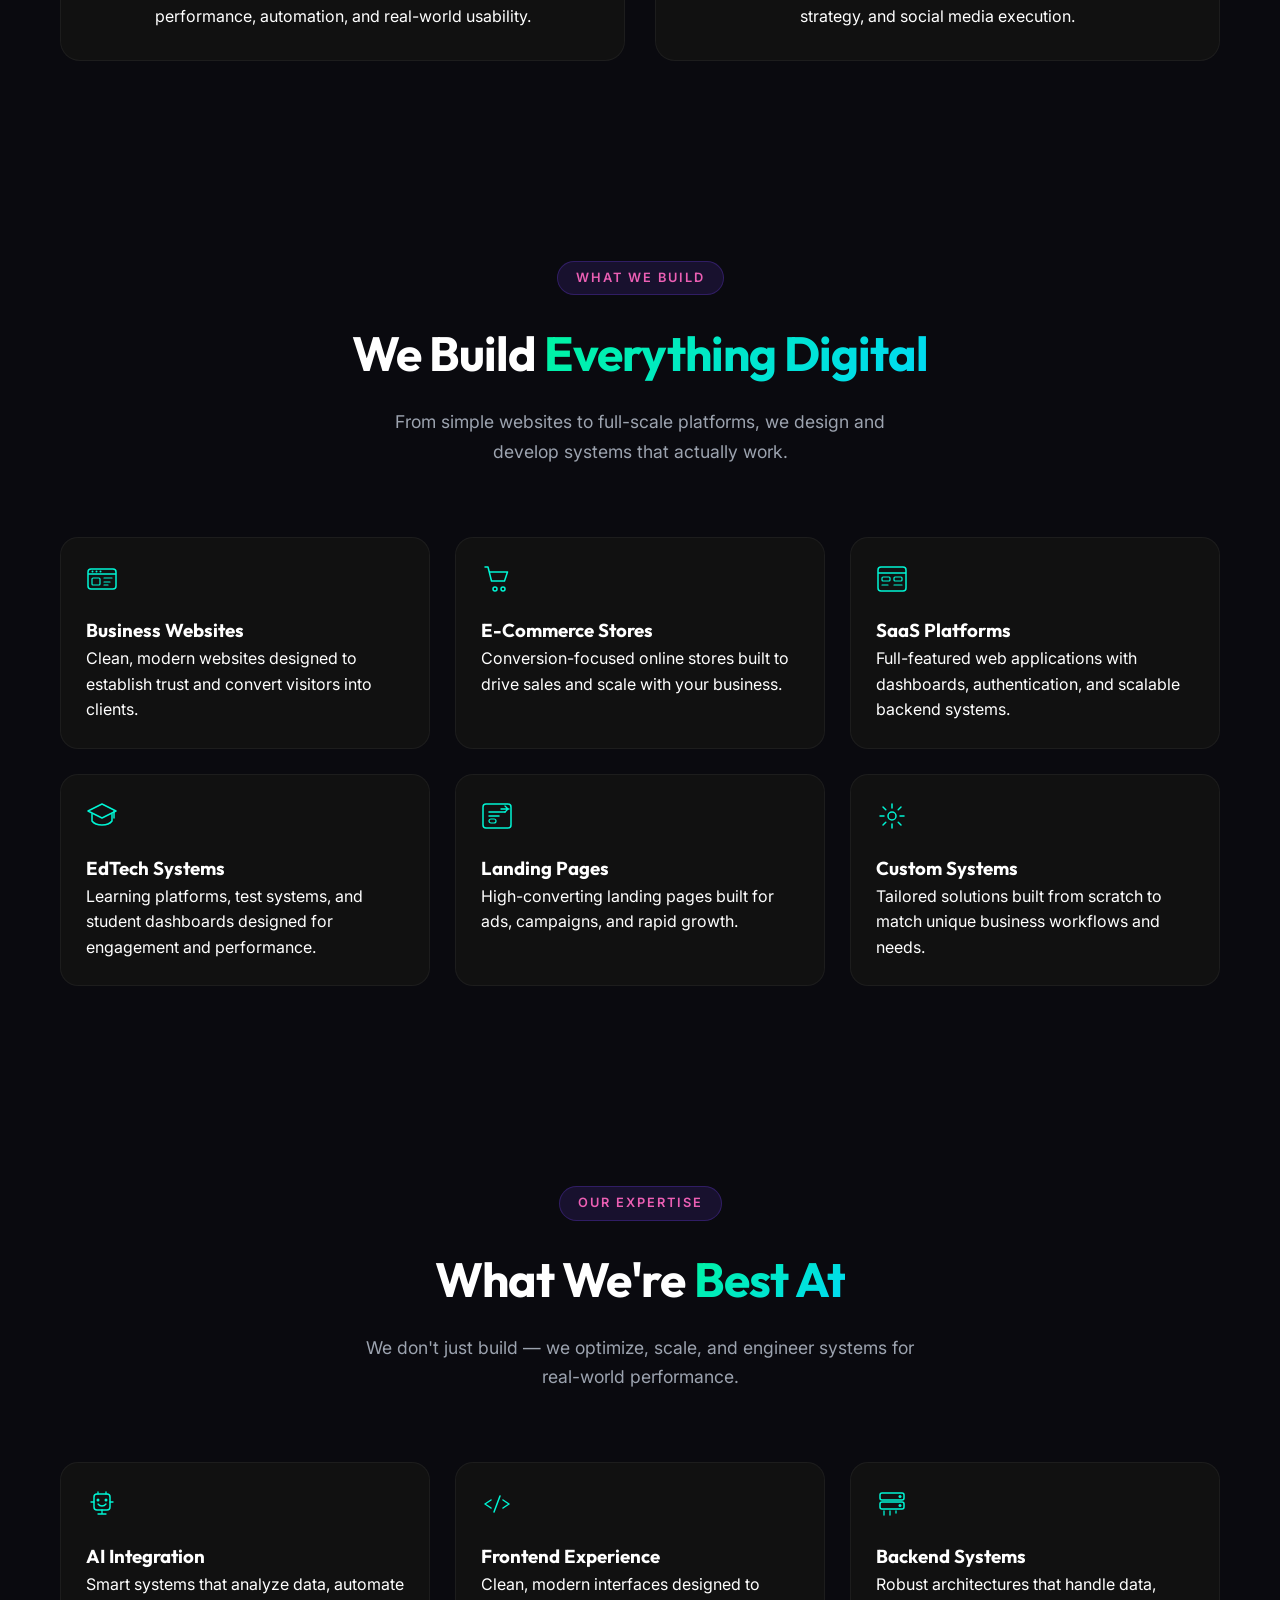
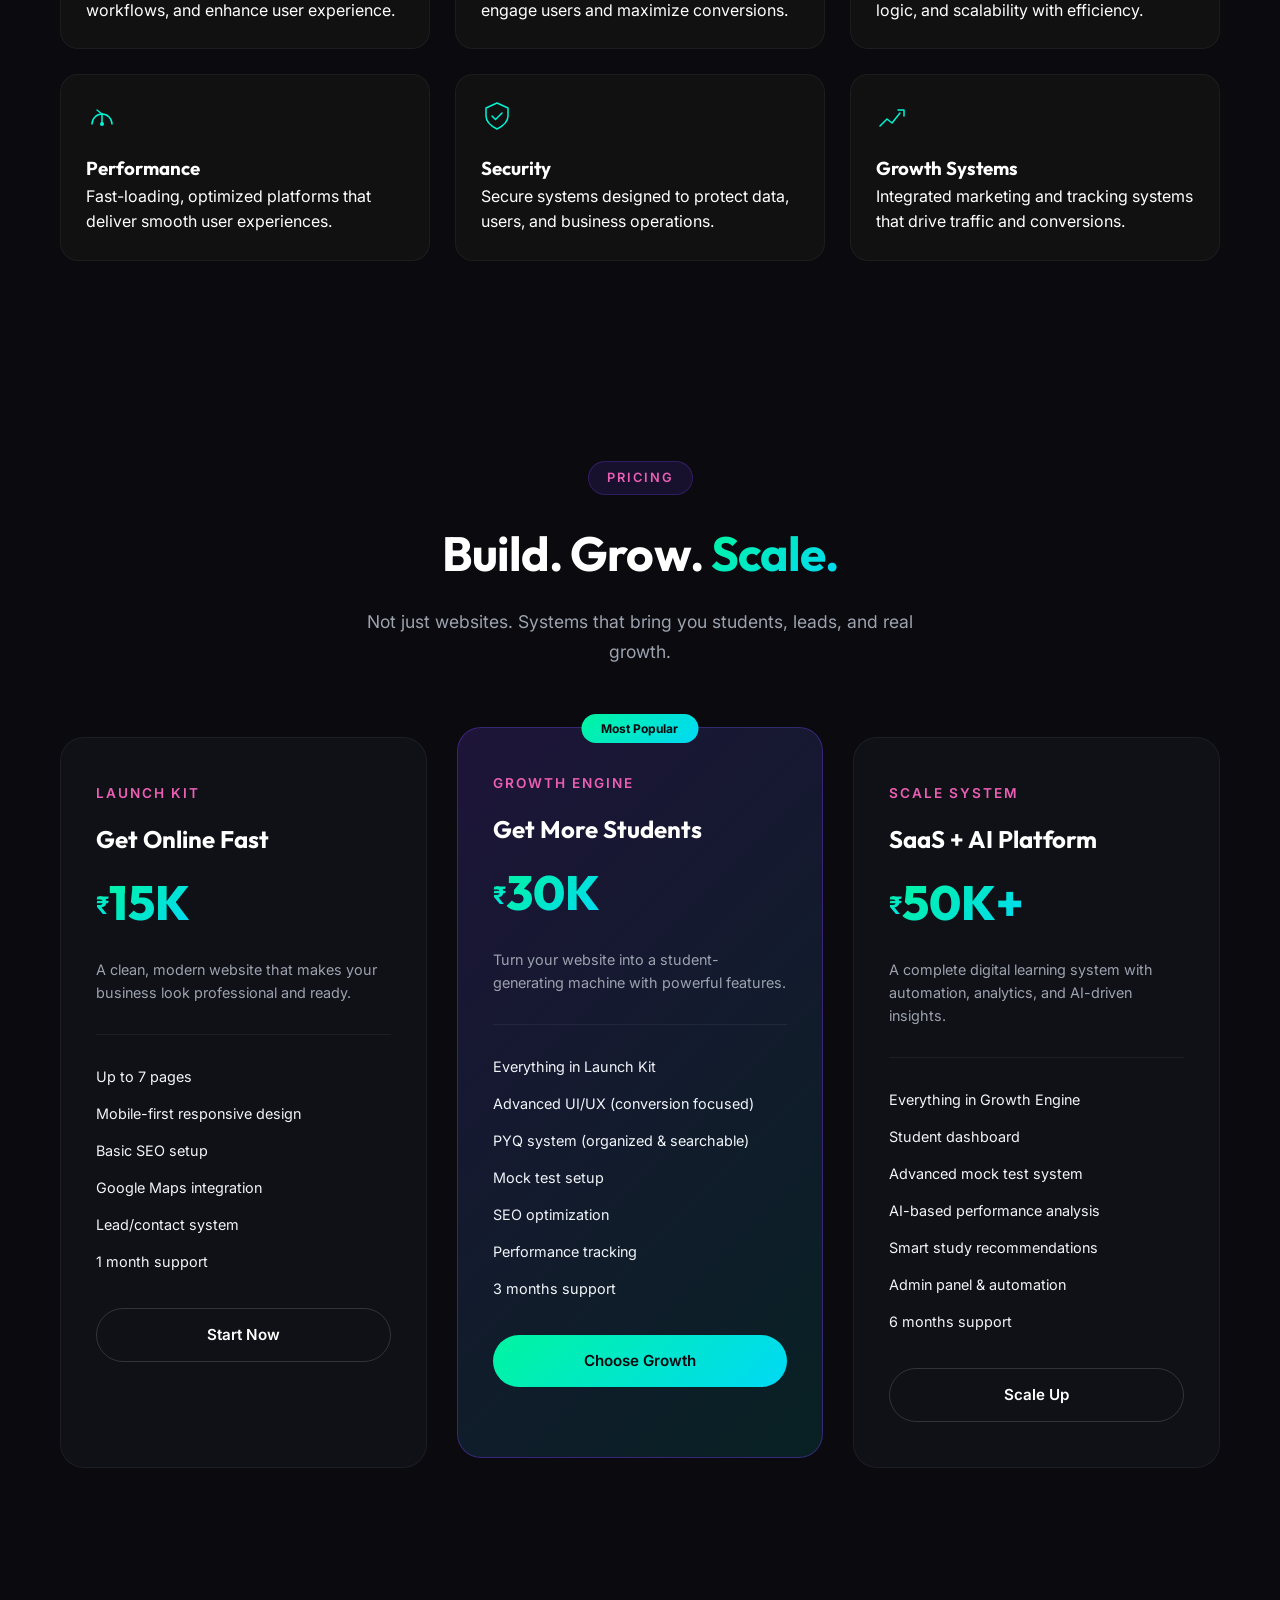
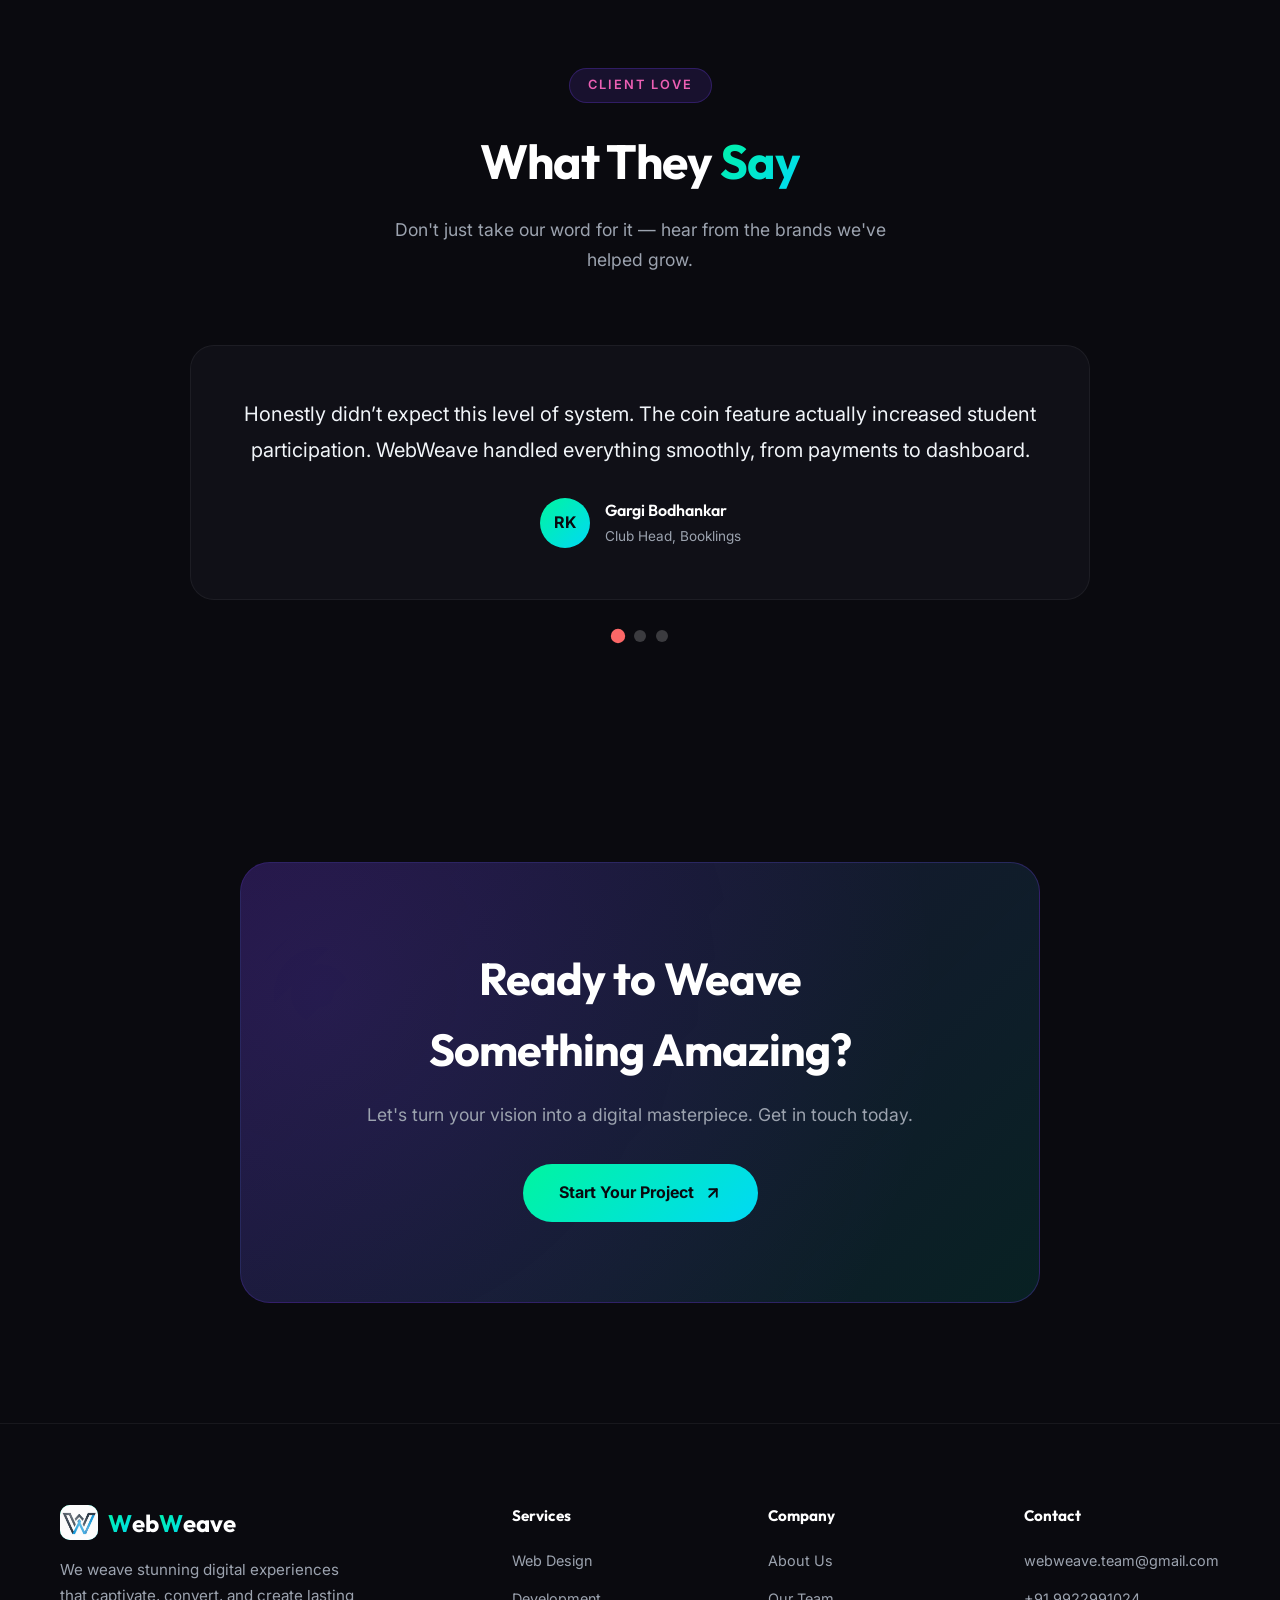
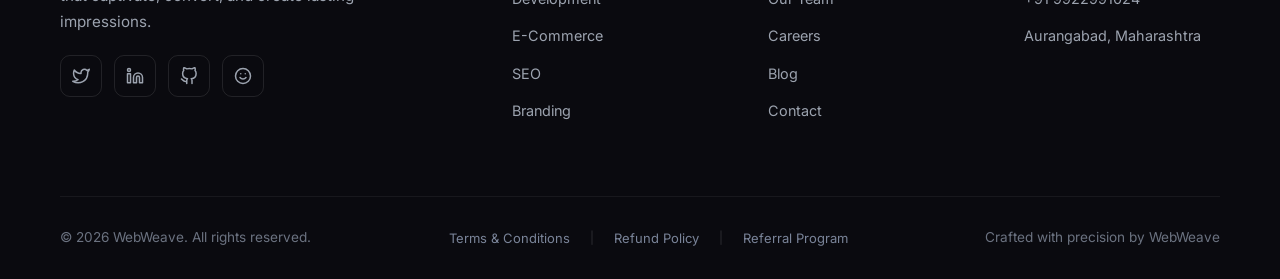
==== commit b64c15c9: "Update index.html" ====
--- a/index.html
+++ b/index.html
@@ -383,7 +383,7 @@
     <div class="works-grid">
 
         <!-- BOOKLINGS -->
-        <div class="work-card reveal">
+        <div class="work-card reveal" onclick="window.location.href='pages/booklings.html'" style="cursor:pointer;">
             <div class="work-card-bg" style="background-image: url('images/booklings.png');"></div>
 
             <div class="work-preview">
@@ -411,7 +411,7 @@
         </div>
 
         <!-- LUMINARA -->
-        <div class="work-card reveal">
+        <div class="work-card reveal" onclick="window.location.href='pages/luminara.html'" style="cursor:pointer;">
             <div class="work-card-bg" style="background-image: url('images/luminara.png');"></div>
 
             <div class="work-preview">
@@ -439,7 +439,7 @@
         </div>
 
         <!-- EDUTRACK -->
-        <div class="work-card reveal">
+        <div class="work-card reveal" onclick="window.location.href='pages/edutrack.html'" style="cursor:pointer;">
             <div class="work-card-bg" style="background-image: url('images/edutrack.png');"></div>
 
             <div class="work-preview">
@@ -512,7 +512,7 @@
     <div class="team-grid">
 
         <div class="team-card reveal">
-    <img src="tareque.jpg" alt="Tareque Syed" class="team-img">
+    <img src="images/tareque.jpg" alt="Tareque Syed" class="team-img">
     <h3>Tareque Syed</h3>
     <span class="team-role">Product & Systems</span>
     <p>
@@ -522,7 +522,7 @@
 </div>
 
 <div class="team-card reveal">
-    <img src="prince.jpg" alt="Prince" class="team-img">
+    <img src="images/prince.png" alt="Prince" class="team-img">
     <h3>Prince</h3>
     <span class="team-role">Growth & Marketing</span>
     <p>
@@ -944,6 +944,8 @@
         <a href="terms.html" style="color: var(--muted, #7a8499); font-size: 13px; text-decoration: none; transition: color 0.2s;" onmouseover="this.style.color='#00f5d4'" onmouseout="this.style.color=''">Terms &amp; Conditions</a>
         <span style="color: rgba(255,255,255,0.15); font-size: 12px;">|</span>
         <a href="refund.html" style="color: var(--muted, #7a8499); font-size: 13px; text-decoration: none; transition: color 0.2s;" onmouseover="this.style.color='#00f5d4'" onmouseout="this.style.color=''">Refund Policy</a>
+        <span style="color: rgba(255,255,255,0.15); font-size: 12px;">|</span>
+        <a href="referral.html" style="color: var(--muted, #7a8499); font-size: 13px; text-decoration: none; transition: color 0.2s;" onmouseover="this.style.color='#00f5d4'" onmouseout="this.style.color=''">Referral Program</a>
     </div>
     <p>Crafted with precision by WebWeave</p>
 </div>
--- a/style.css
+++ b/style.css
@@ -66,57 +66,78 @@
             transform: translate(-50%, -50%);
         }
 
-        /* Preloader */
-        .preloader {
-            position: fixed;
-            top: 0;
-            left: 0;
-            width: 100%;
-            height: 100%;
-            background: var(--dark);
-            z-index: 9999;
-            display: flex;
-            align-items: center;
-            justify-content: center;
-            flex-direction: column;
-            transition: opacity 0.8s ease, visibility 0.8s ease;
-        }
-
-        .preloader.hidden {
-            opacity: 0;
-            visibility: hidden;
-        }
-
-        .preloader-text {
-            font-family: 'Outfit', sans-serif;
-            font-size: 2rem;
-            font-weight: 700;
-            background: var(--gradient);
-            -webkit-background-clip: text;
-            -webkit-text-fill-color: transparent;
-            background-clip: text;
-        }
-
-        .preloader-bar {
-            width: 200px;
-            height: 3px;
-            background: rgba(255,255,255,0.1);
-            margin-top: 20px;
-            border-radius: 10px;
-            overflow: hidden;
-        }
-
-        .preloader-bar-fill {
-            height: 100%;
-            width: 0%;
-            background: var(--gradient);
-            border-radius: 10px;
-            animation: loadBar 2s ease forwards;
-        }
+.preloader {
+    position: fixed;
+    top: 0;
+    left: 0;
+    width: 100%;
+    height: 100%;
+    background: #0A0A0F;
+    display: flex;
+    align-items: center;
+    justify-content: center;
+    z-index: 9999;
+    overflow: hidden;
+}
+
+.loader-content {
+    text-align: center;
+}
+
+.loader-logo {
+    font-size: 3rem;
+    font-weight: 700;
+    letter-spacing: 2px;
+    background: linear-gradient(45deg, #6C3CE1, #00F5D4);
+    -webkit-background-clip: text;
+    -webkit-text-fill-color: transparent;
+    animation: glow 2s ease-in-out infinite alternate;
+}
+
+.loader-logo span {
+    color: white;
+    -webkit-text-fill-color: white;
+}
+
+.loader-line {
+    width: 200px;
+    height: 2px;
+    margin: 20px auto;
+    background: linear-gradient(90deg, transparent, #00F5D4, transparent);
+    position: relative;
+    overflow: hidden;
+}
+
+.loader-line::after {
+    content: "";
+    position: absolute;
+    width: 50px;
+    height: 100%;
+    background: #6C3CE1;
+    animation: slide 1.5s infinite;
+}
+
+.loader-tag {
+    font-size: 0.9rem;
+    color: #888;
+    letter-spacing: 1px;
+}
+
+@keyframes slide {
+    0% { left: -50px; }
+    100% { left: 100%; }
+}
+
+@keyframes glow {
+    from { opacity: 0.6; }
+    to { opacity: 1; }
+}
 
         @keyframes loadBar {
             to { width: 100%; }
         }
+
+        
 
         /* Weave Canvas Background */
         #weaveCanvas {
@@ -164,7 +185,7 @@
 
         .logo-icon {
             width: 38px;
-            height: 38px;
+            height: 35px;
             background: var(--gradient);
             border-radius: 10px;
             display: flex;
@@ -2134,3 +2155,94 @@
         transform: translateY(-10px);
     }
 }
+
+.team-grid {
+    display: grid;
+    grid-template-columns: repeat(auto-fit, minmax(250px, 1fr));
+    gap: 30px;
+    margin-top: 40px;
+}
+
+.team-card {
+    background: #111;
+    padding: 30px;
+    border-radius: 20px;
+    text-align: center;
+    transition: 0.3s;
+    border: 1px solid rgba(255,255,255,0.05);
+}
+
+.team-card:hover {
+    transform: translateY(-8px);
+    border-color: rgba(0,245,212,0.3);
+}
+
+.team-avatar {
+    width: 70px;
+    height: 70px;
+    margin: 0 auto 15px;
+    border-radius: 50%;
+    background: linear-gradient(45deg, #6C3CE1, #00F5D4);
+    display: flex;
+    align-items: center;
+    justify-content: center;
+    font-weight: bold;
+    color: #000;
+}
+
+.team-role {
+    display: block;
+    margin-bottom: 10px;
+    color: #00F5D4;
+    font-size: 0.9rem;
+}
+
+.team-img {
+    width: 250px;
+    height: 250px;
+    border-radius: 50%;
+    object-fit: cover;
+    margin-bottom: 15px;
+    border: 2px solid rgba(0,245,212,0.4);
+    transition: 0.3s;
+}
+
+.team-card:hover .team-img {
+    transform: scale(1.05);
+    border-color: #00F5D4;
+}
+
+.build-grid,
+.spec-grid {
+    display: grid;
+    grid-template-columns: repeat(3, 1fr);
+    gap: 25px;
+    margin-top: 40px;
+}
+
+@media (max-width: 768px) {
+    .build-grid,
+    .spec-grid {
+        grid-template-columns: repeat(1, 1fr);
+    }
+}
+
+.build-card,
+.spec-card {
+    background: #111;
+    padding: 25px;
+    border-radius: 18px;
+    border: 1px solid rgba(255,255,255,0.05);
+    transition: 0.3s;
+}
+.build-card:hover,
+.spec-card:hover {
+    transform: translateY(-8px);
+    border-color: rgba(0,245,212,0.3);
+}
+
+.build-icon,
+.spec-icon {
+    font-size: 26px;
+    margin-bottom: 10px;
+}
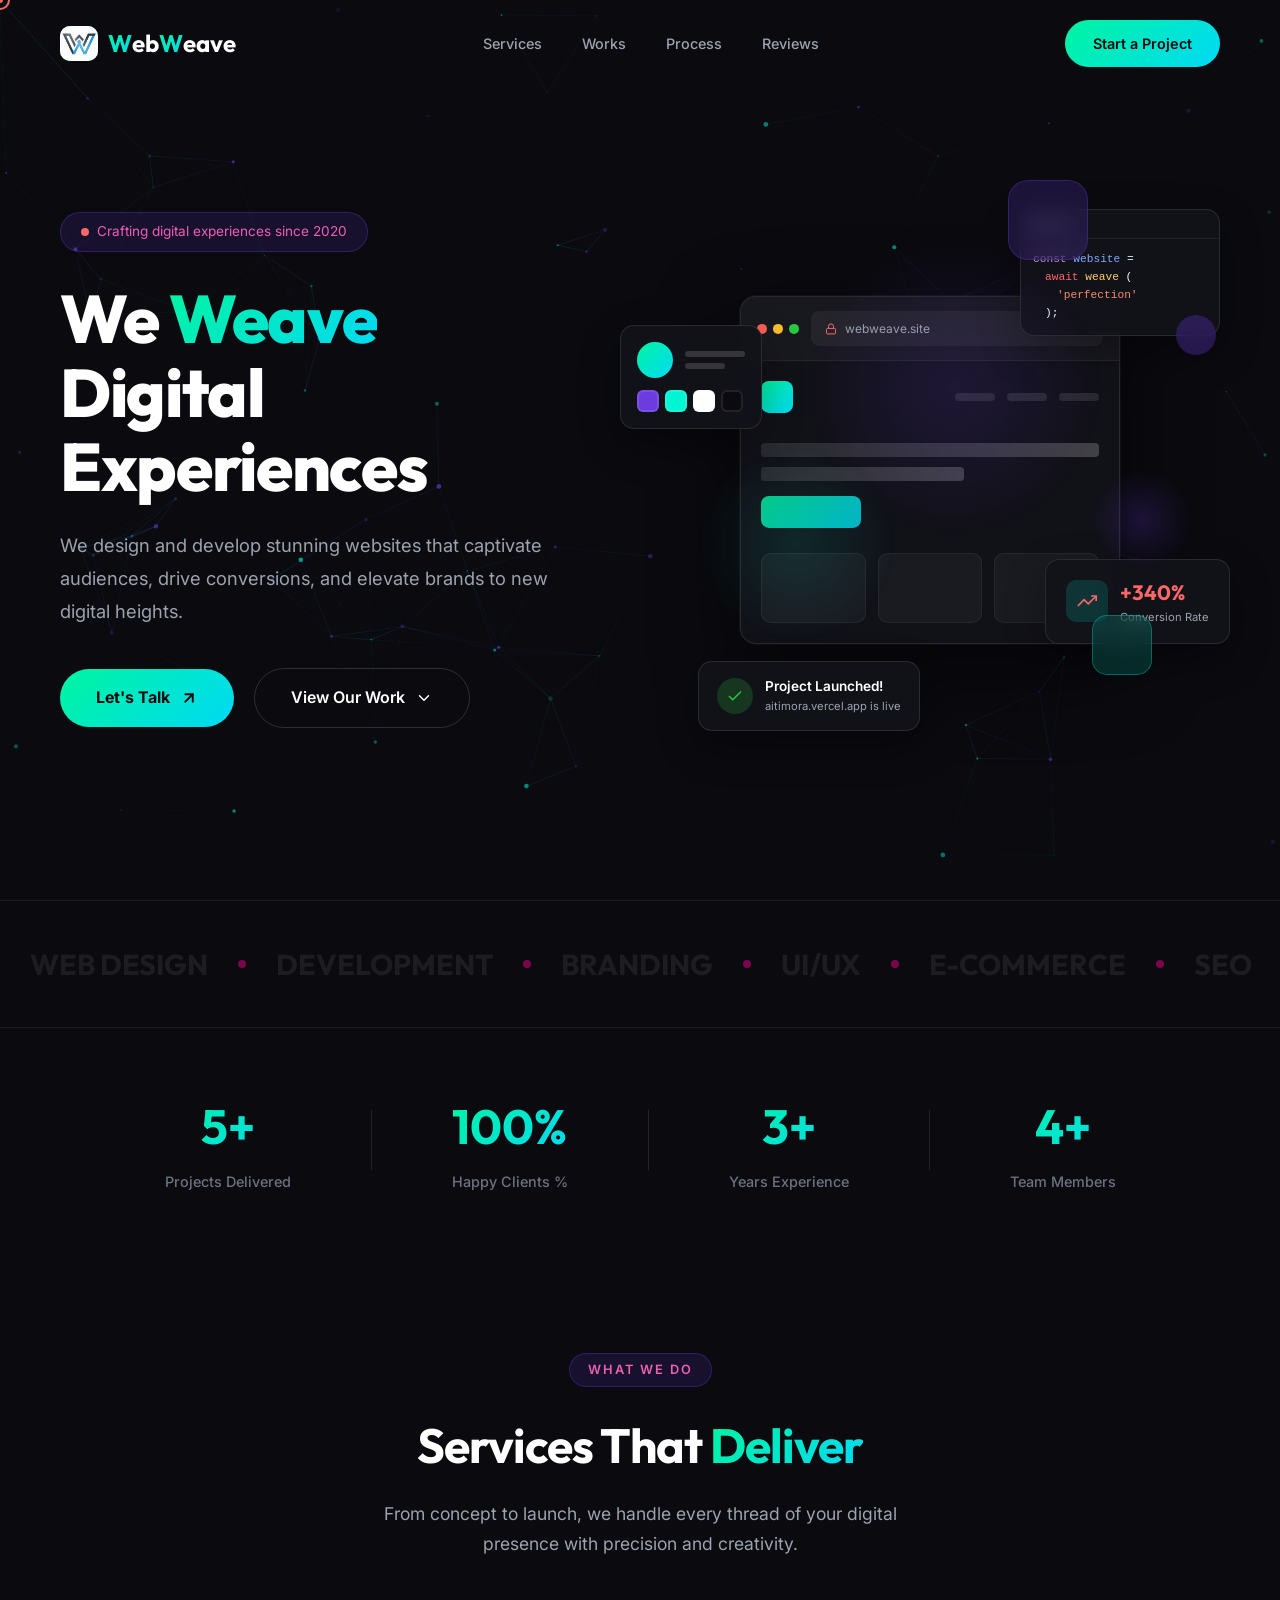
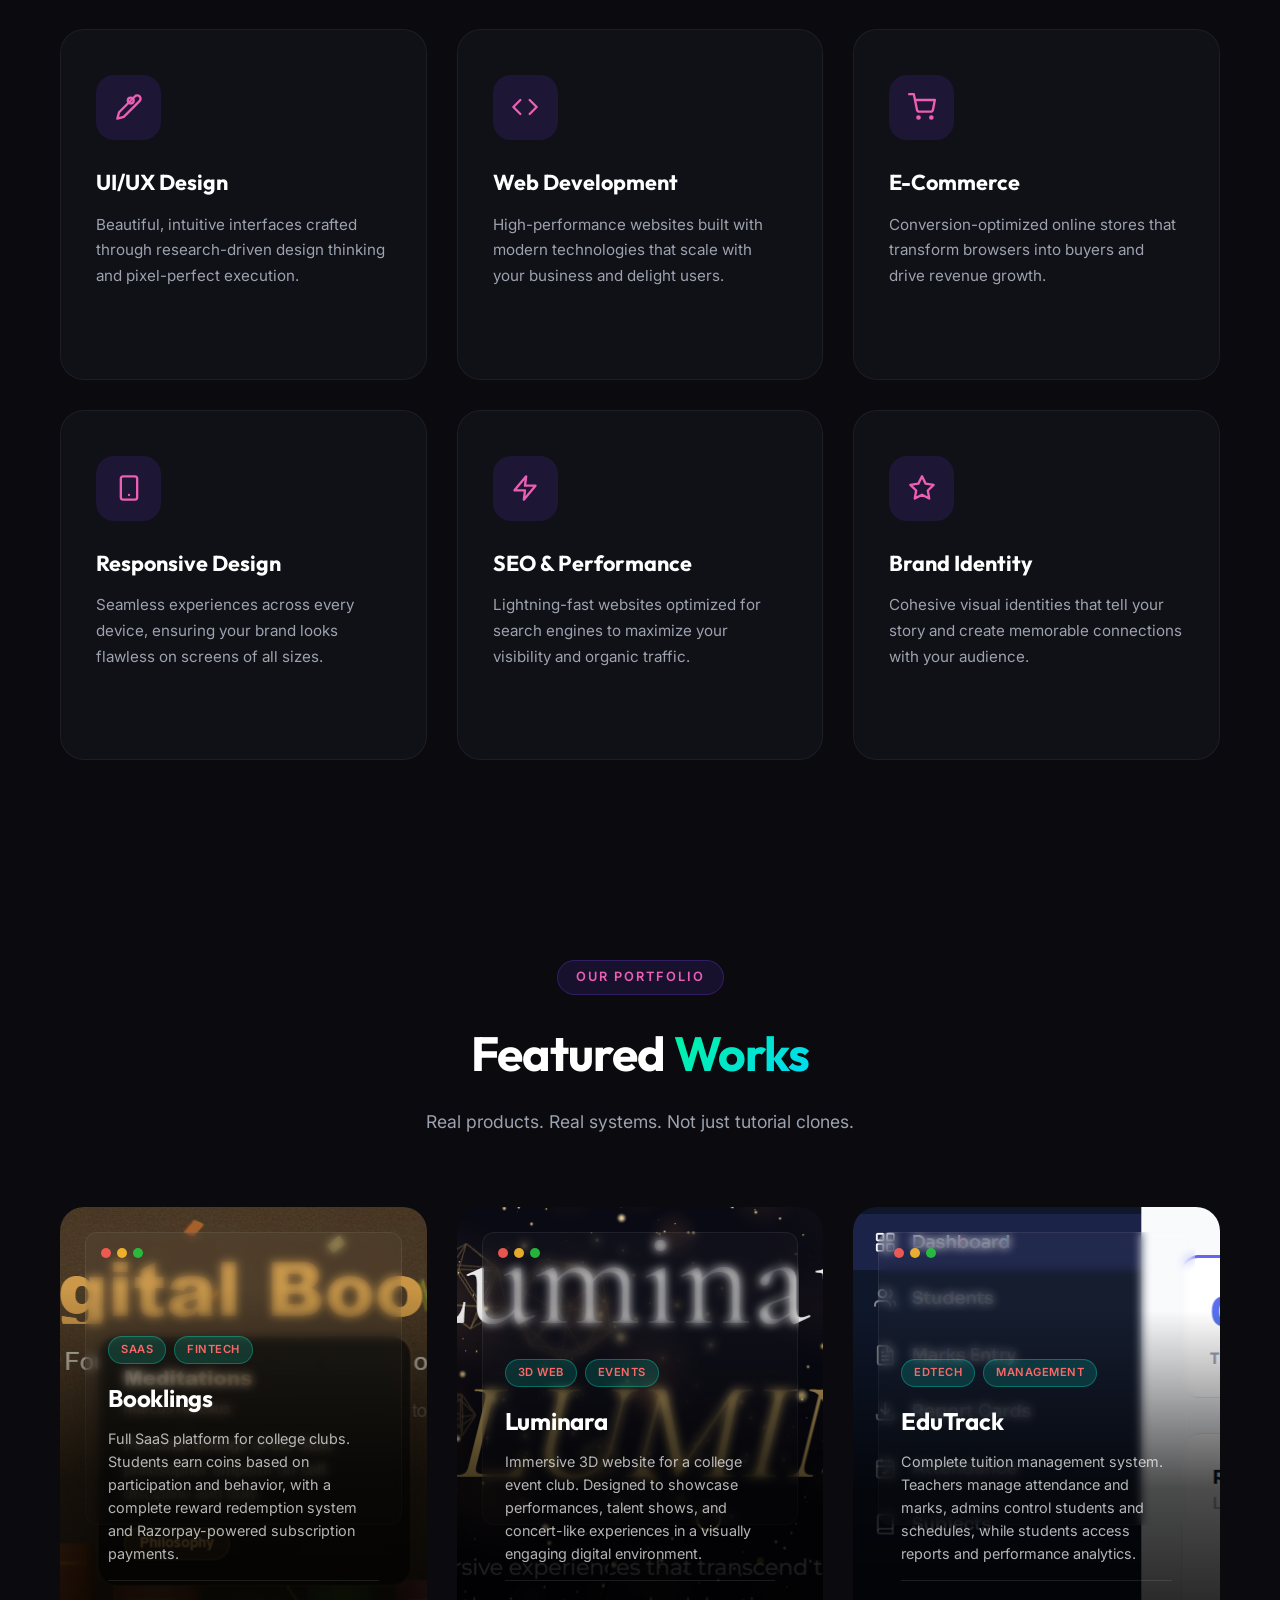
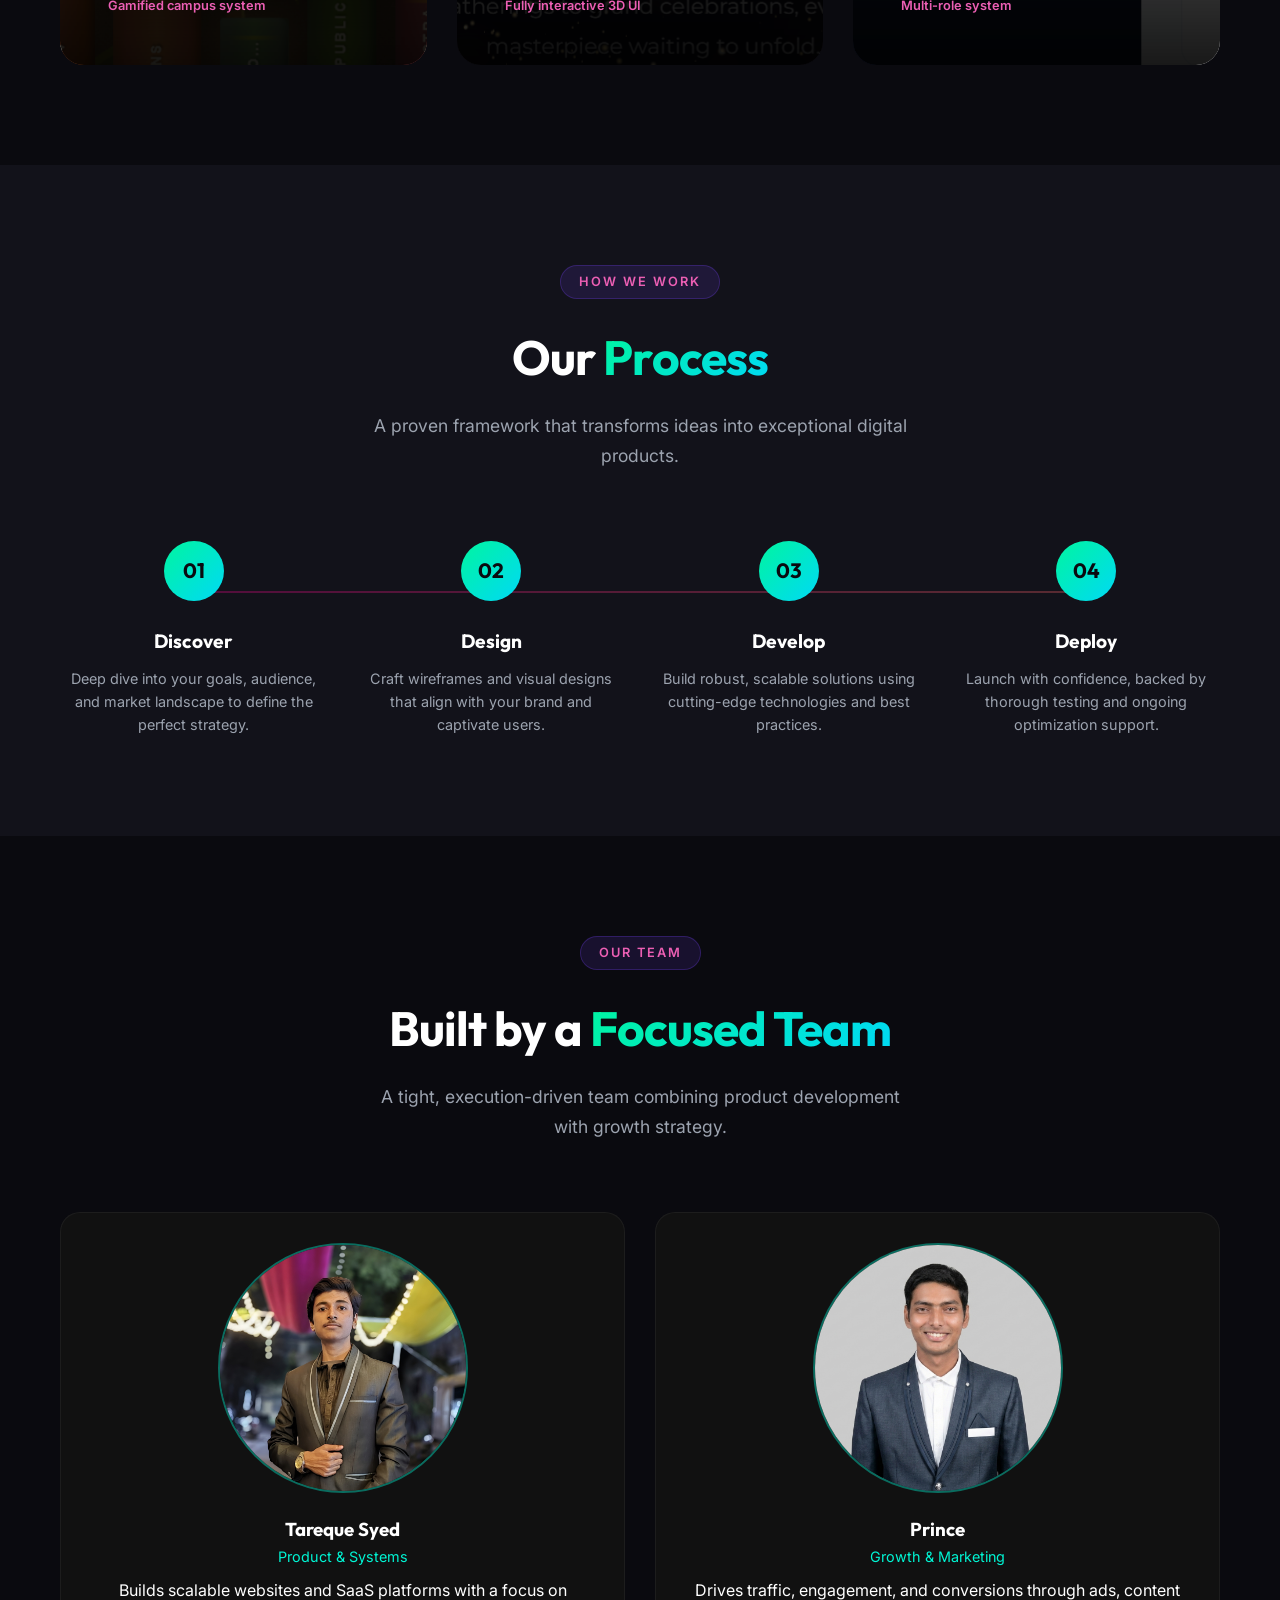
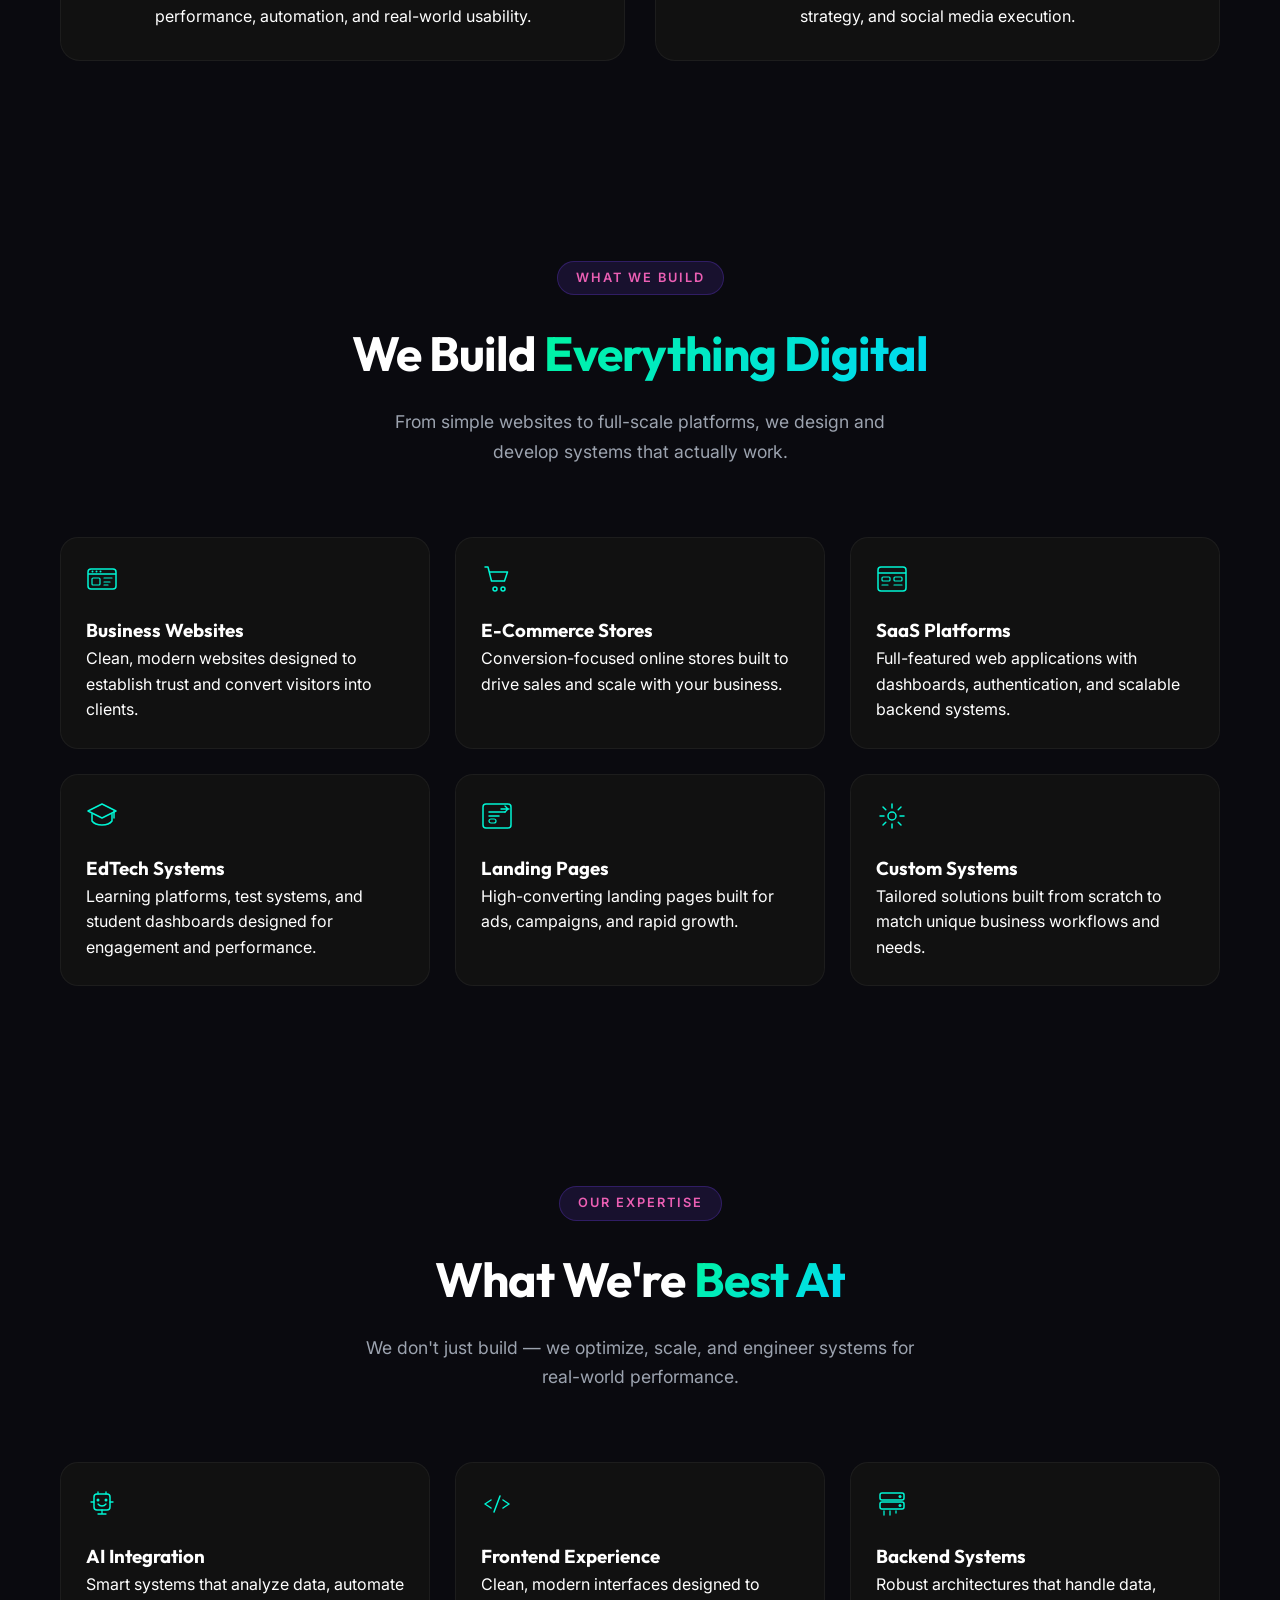
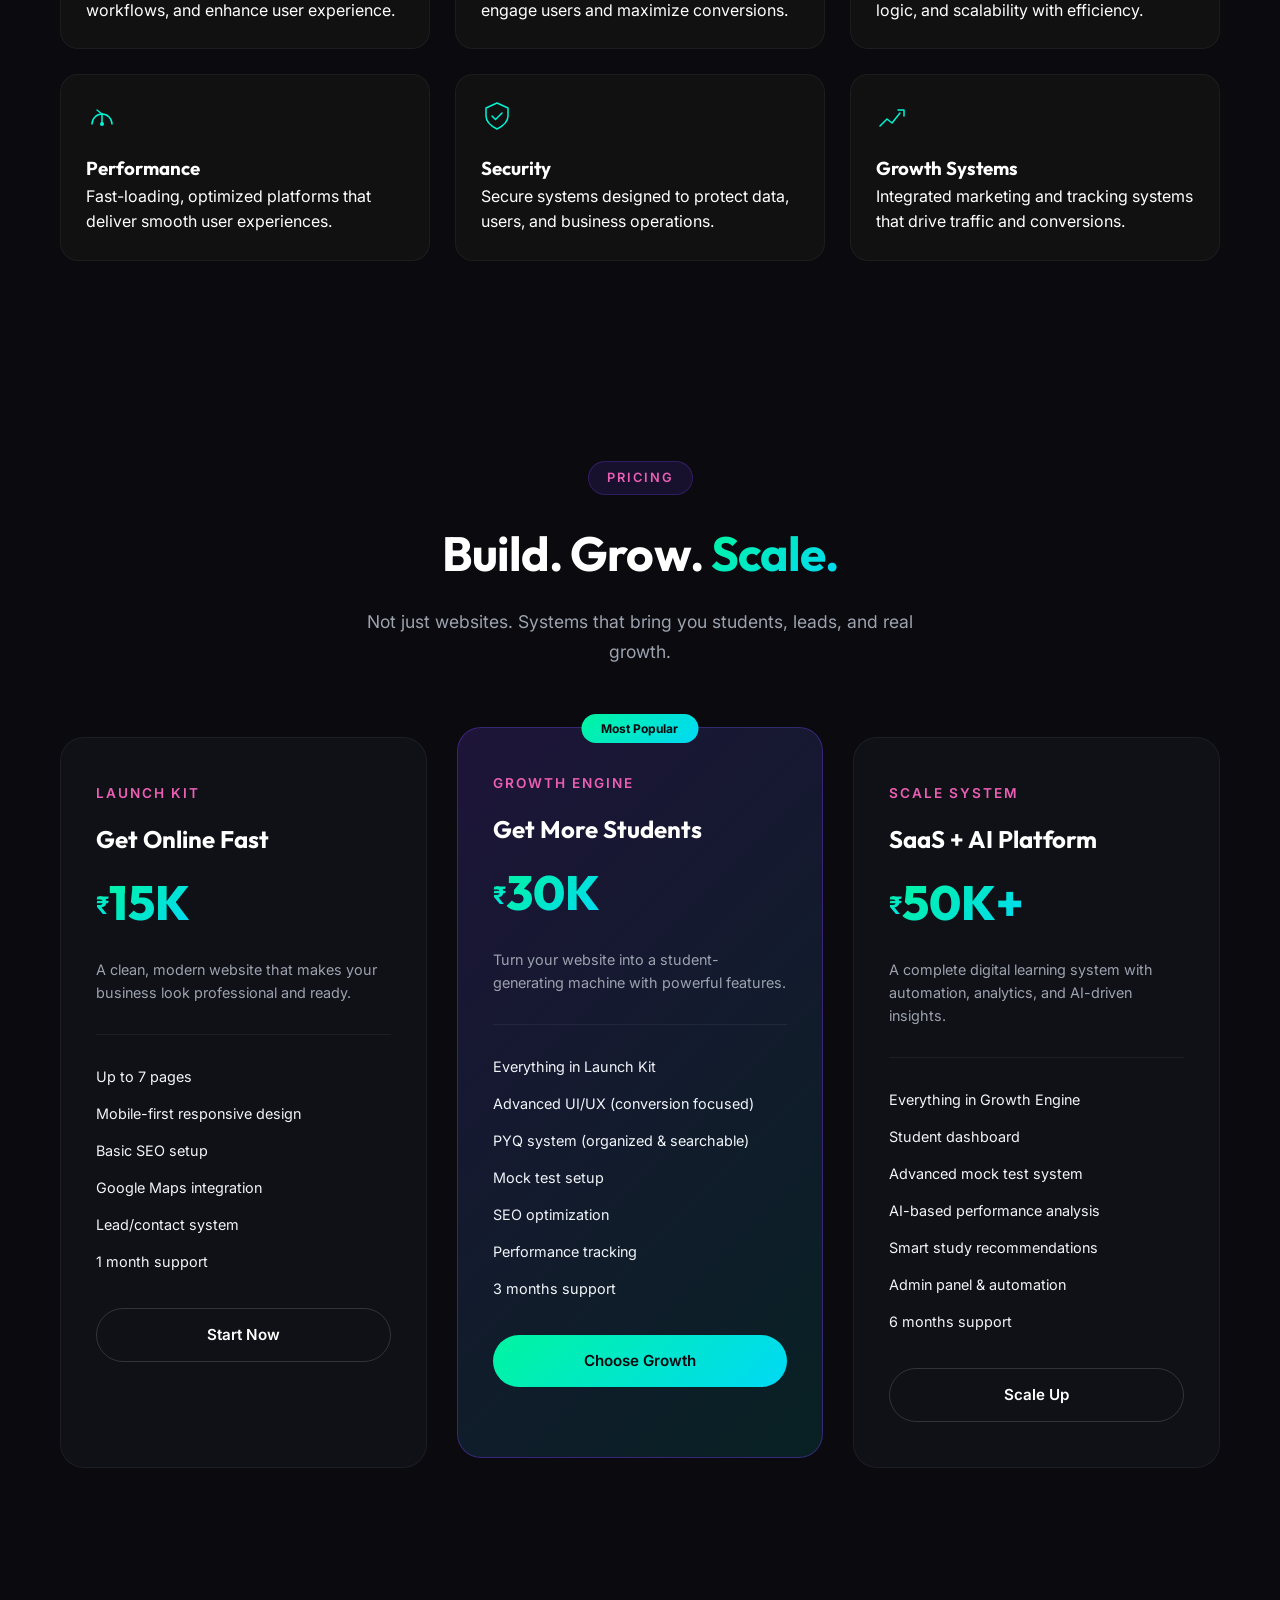
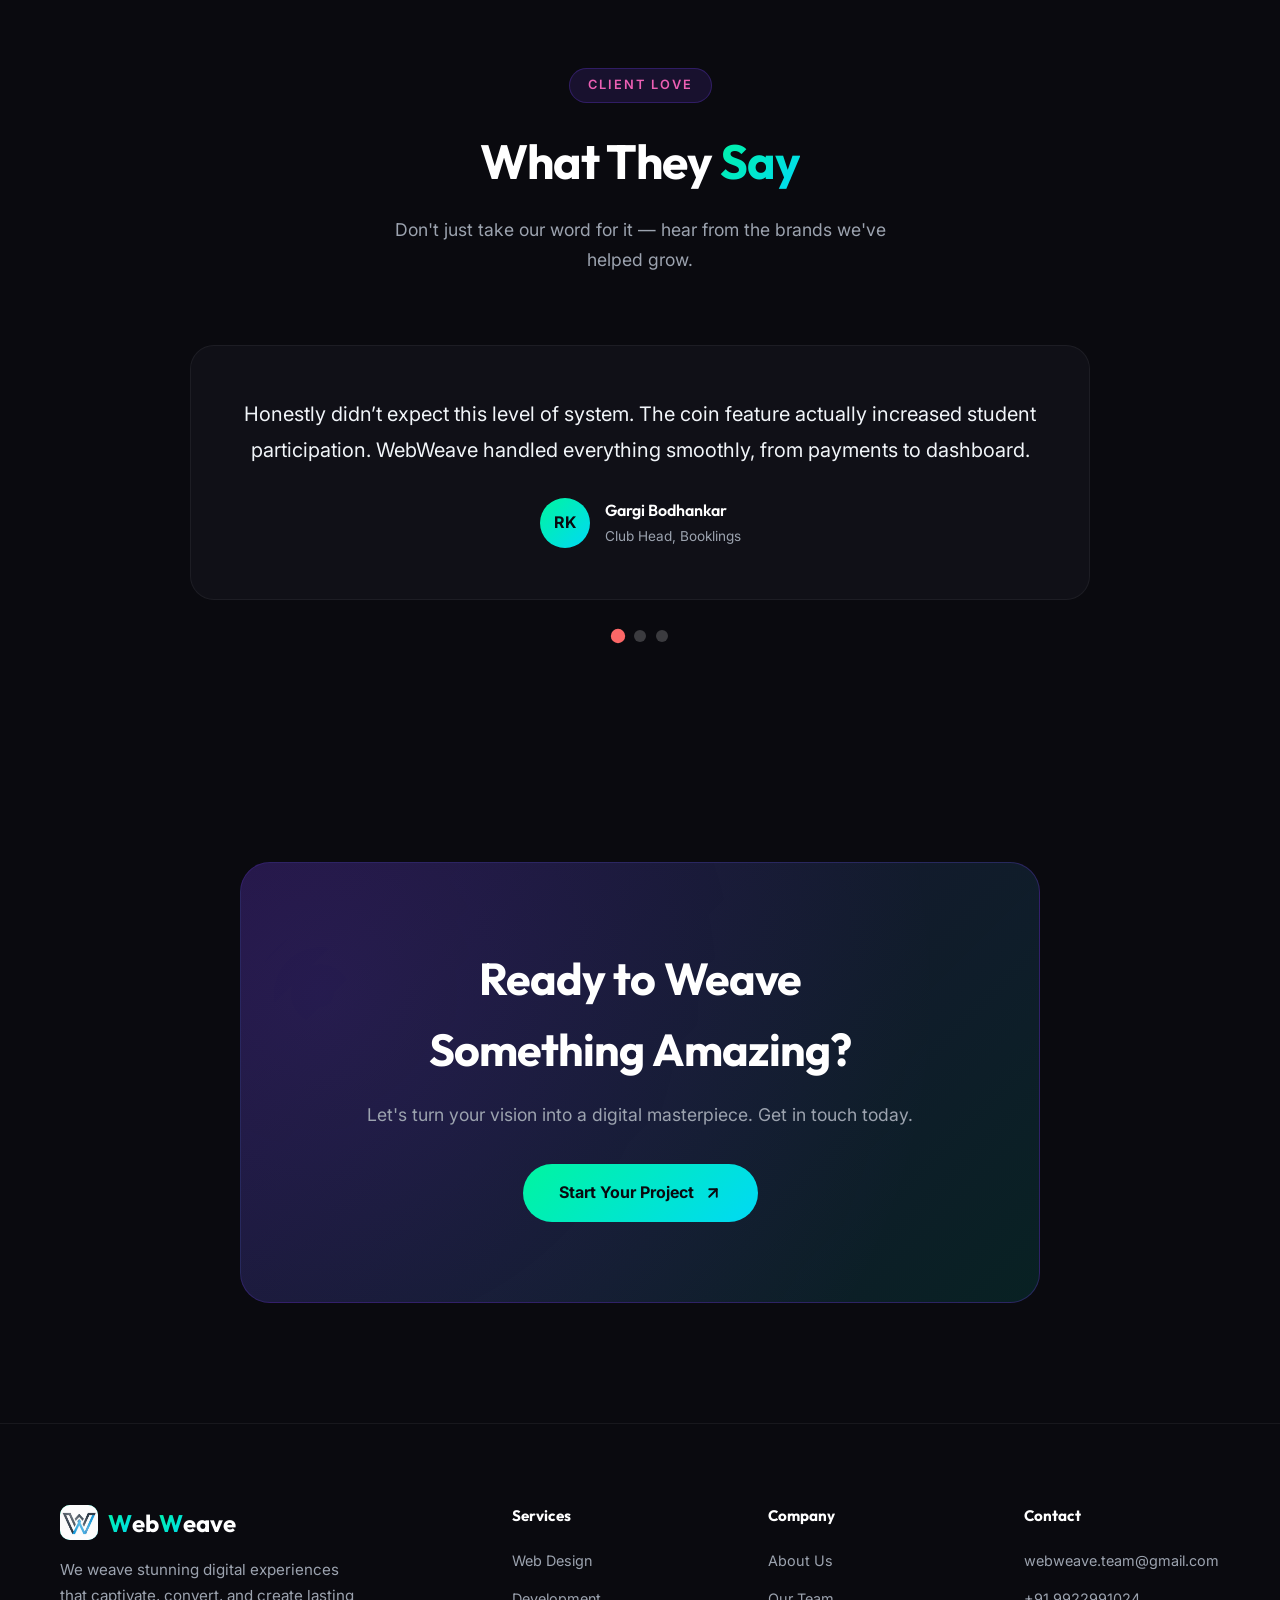
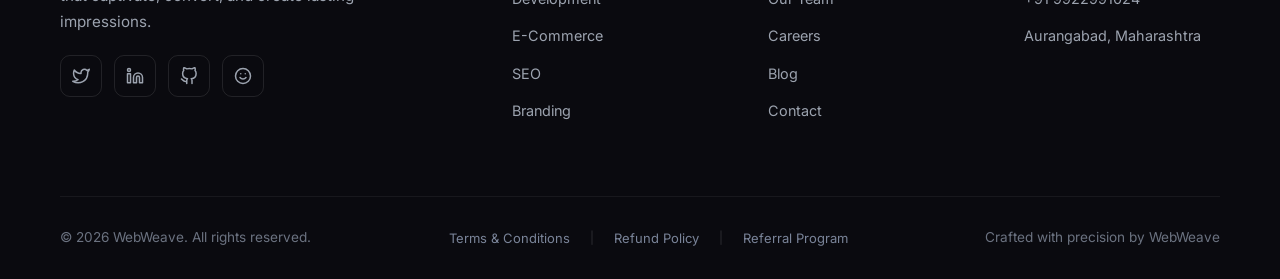
==== commit 2070d2e9: "Update index.html" ====
--- a/index.html
+++ b/index.html
@@ -123,7 +123,7 @@
                         <rect x="3" y="11" width="18" height="11" rx="2" ry="2"/>
                         <path d="M7 11V7a5 5 0 0 1 10 0v4"/>
                     </svg>
-                    <span>webweave.com</span>
+                    <span>webweave.site</span>
                 </div>
             </div>
             <div class="browser-content">
@@ -860,7 +860,7 @@
         <div class="cta-container reveal">
             <h2>Ready to <span class="highlight">Weave</span><br>Something Amazing?</h2>
             <p>Let's turn your vision into a digital masterpiece. Get in touch today.</p>
-            <a href="mailto:hello@webweave.com" class="btn-primary">
+            <a href="mailto:webweave.team@gmail.com" class="btn-primary">
                 Start Your Project
                 <svg viewBox="0 0 24 24" fill="none" stroke="currentColor" stroke-width="2.5" stroke-linecap="round" stroke-linejoin="round">
                     <line x1="7" y1="17" x2="17" y2="7"/>
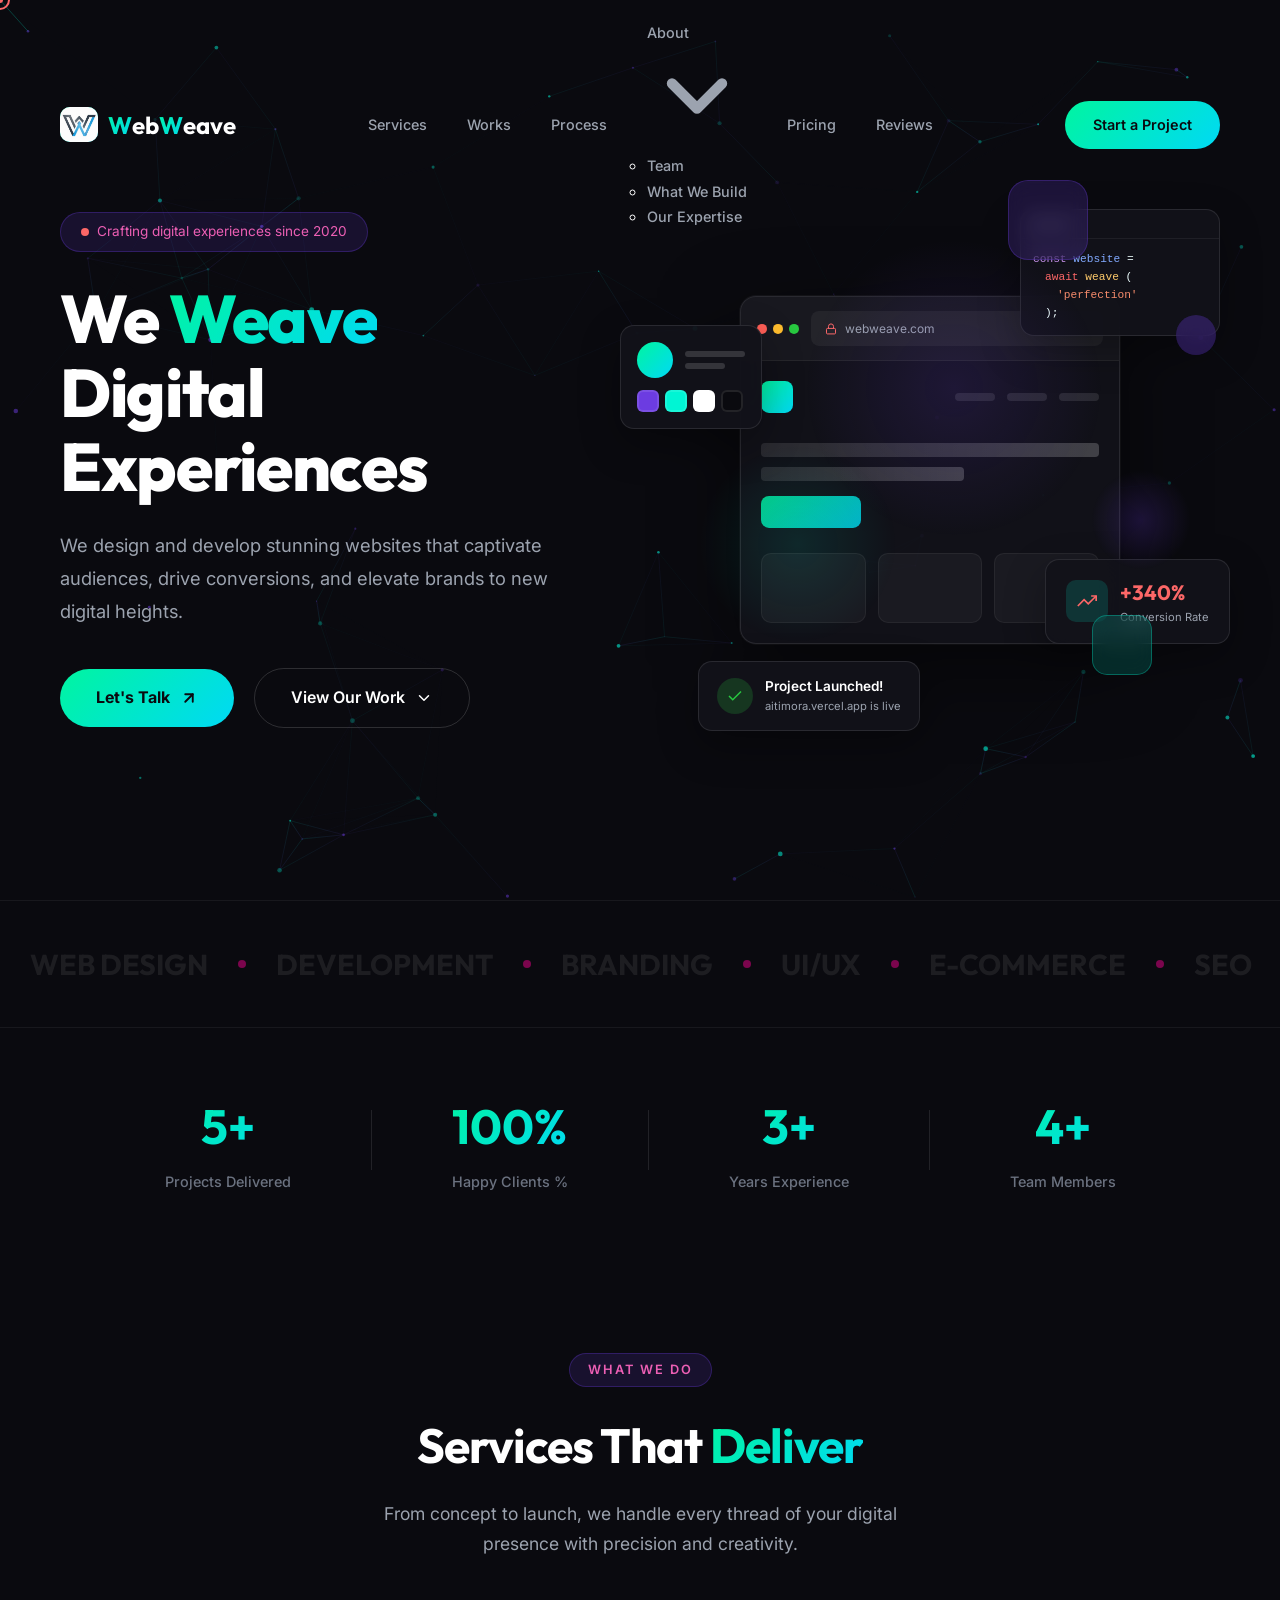
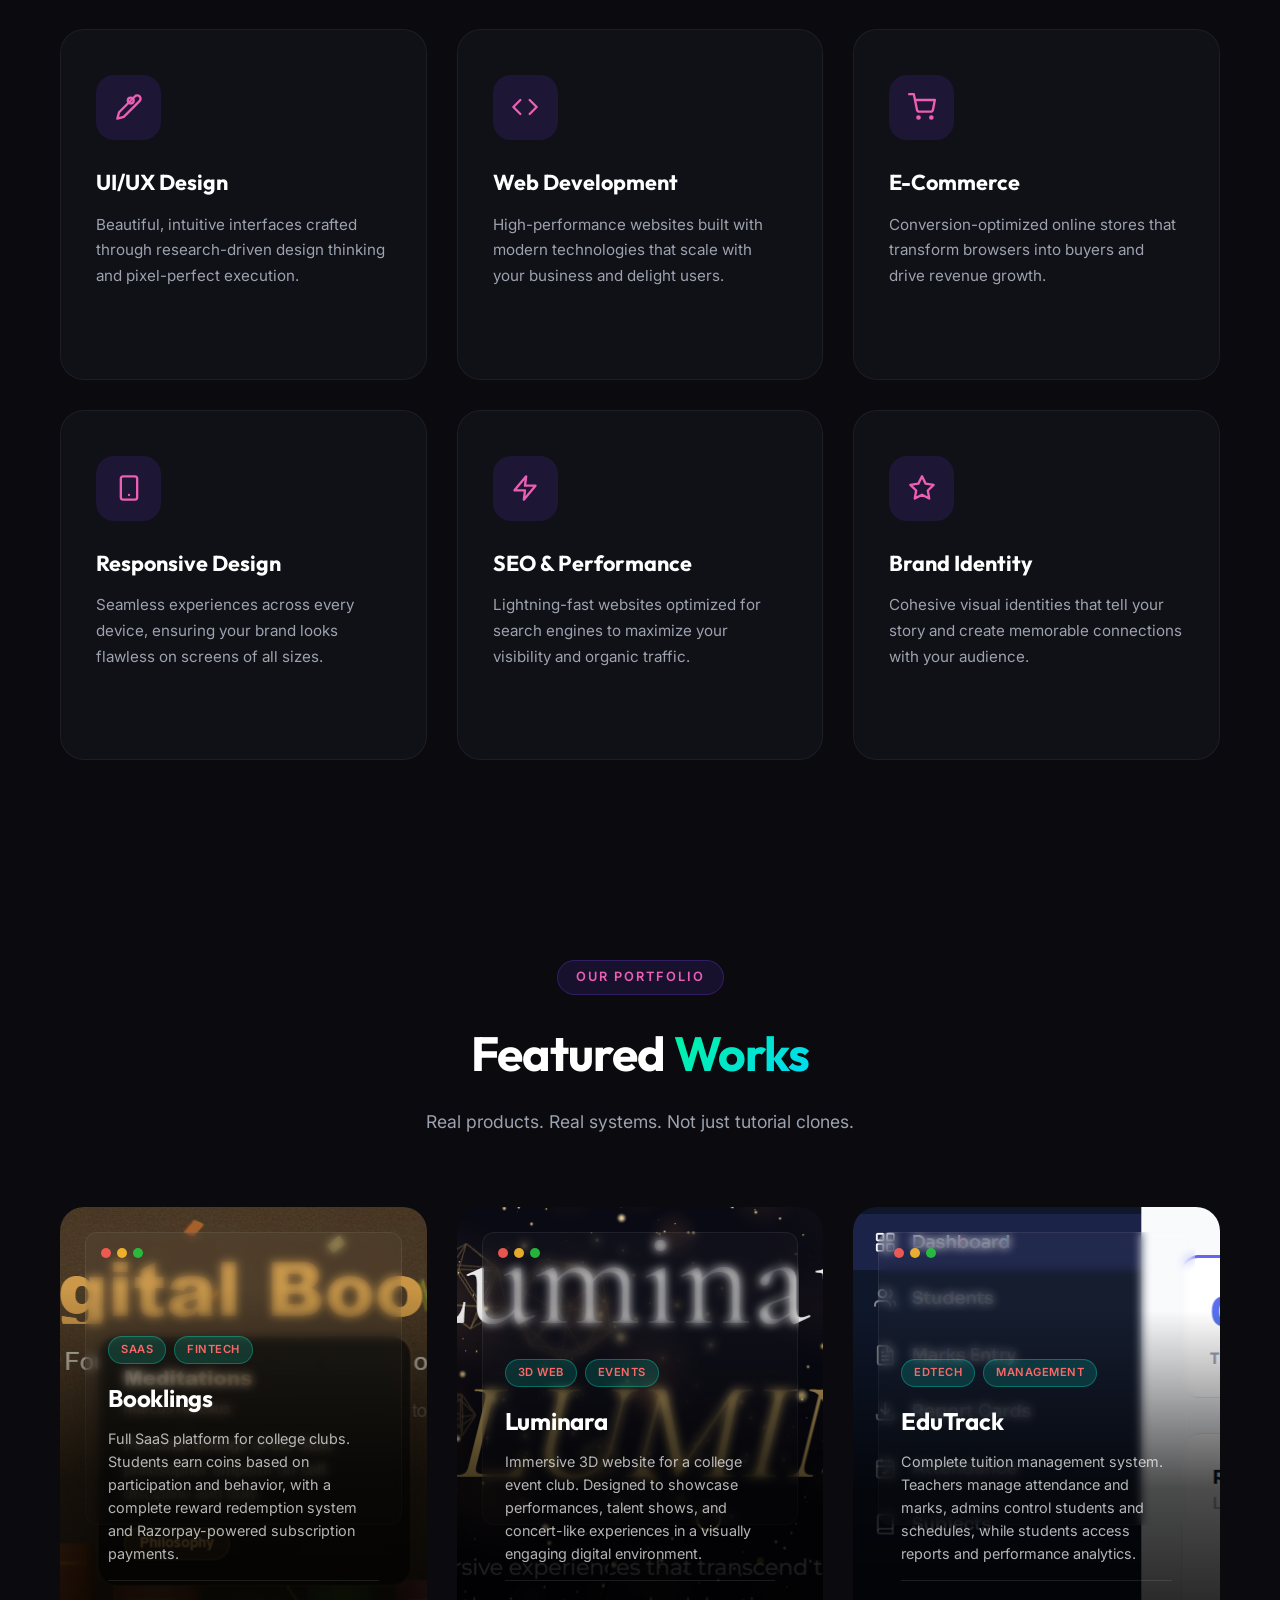
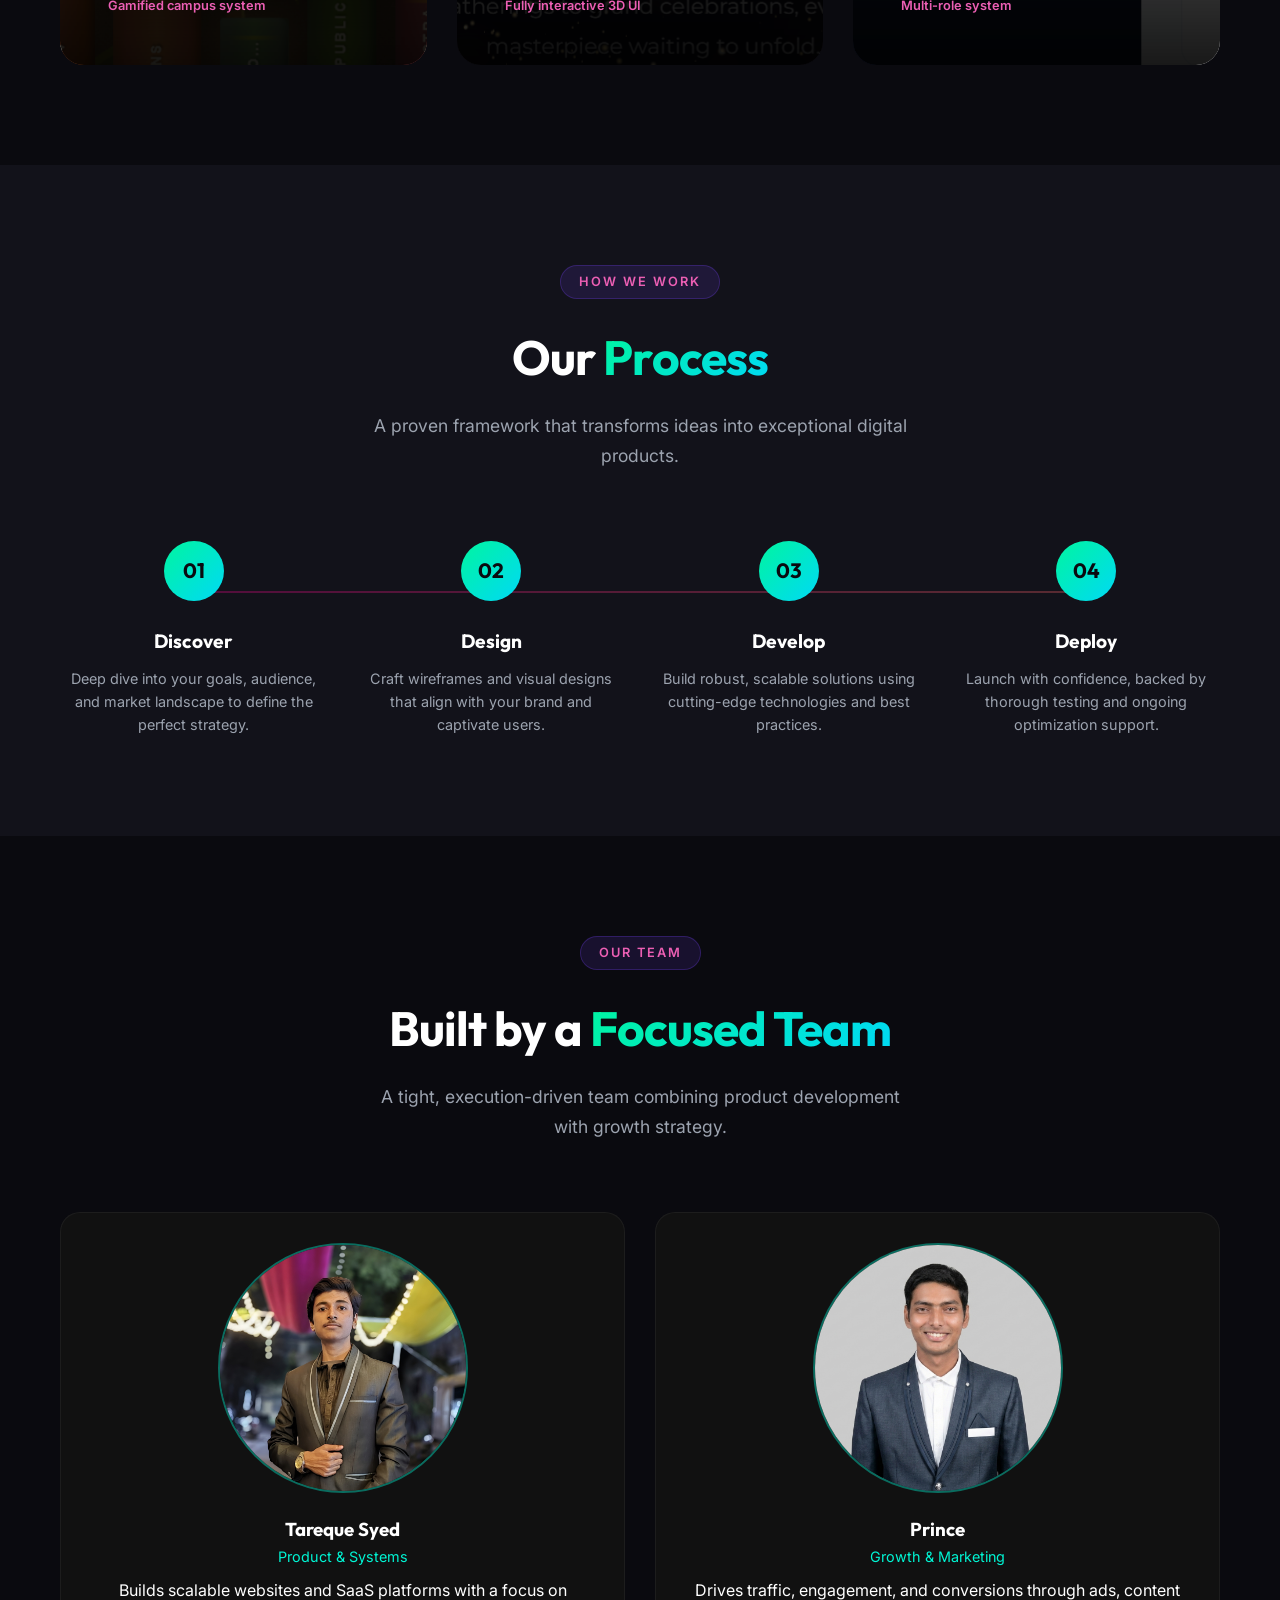
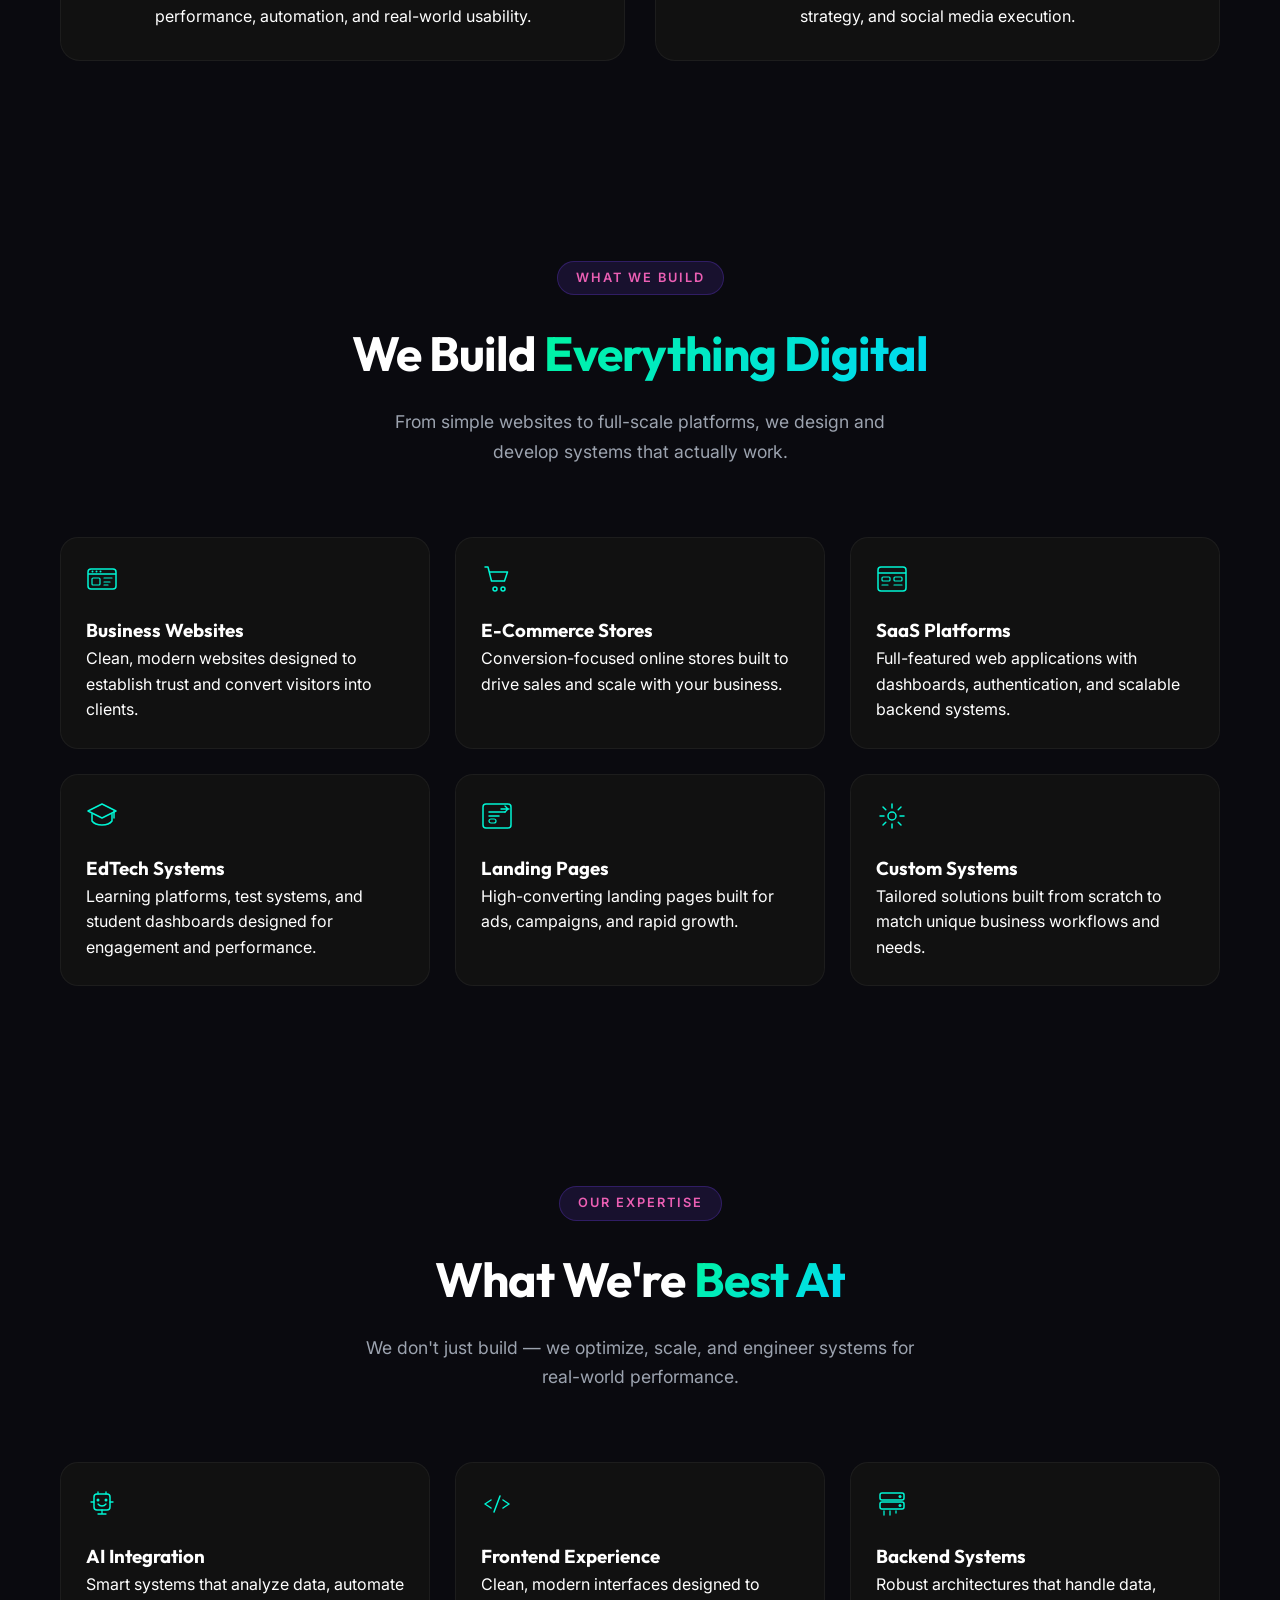
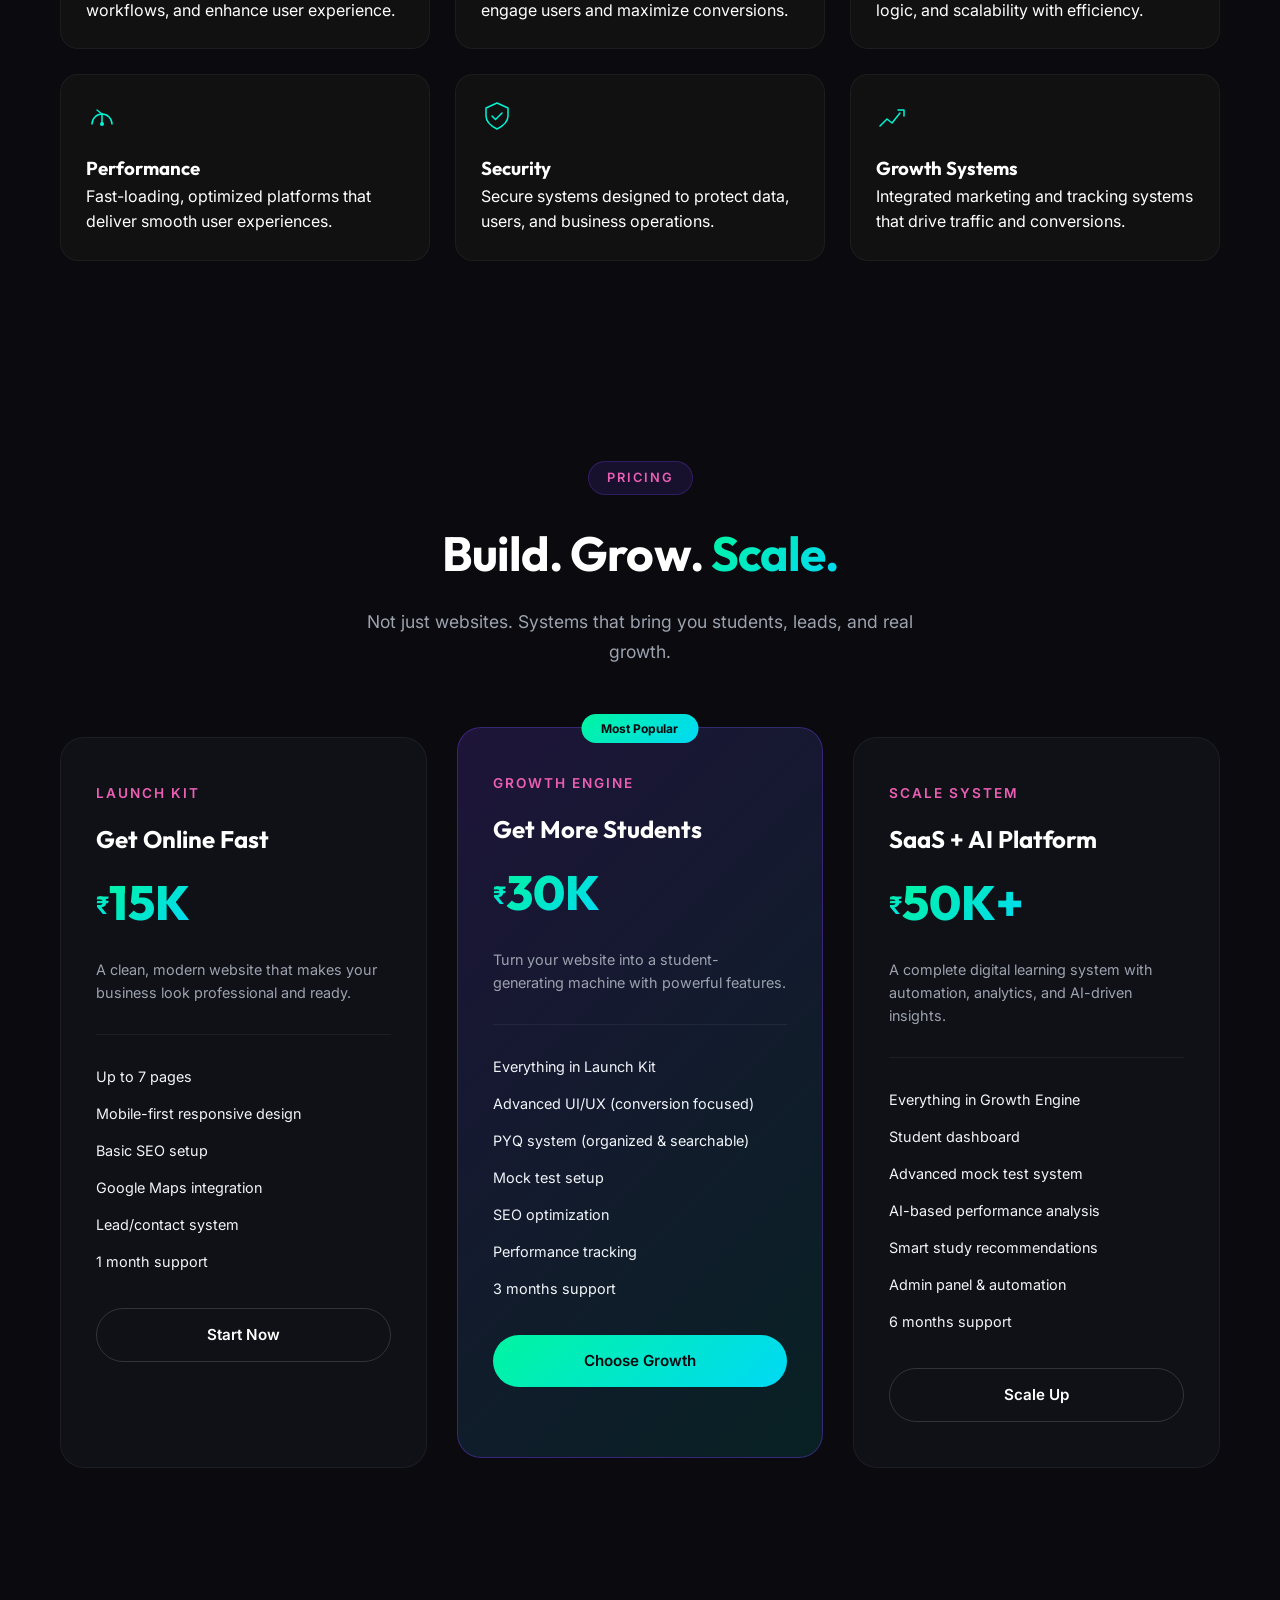
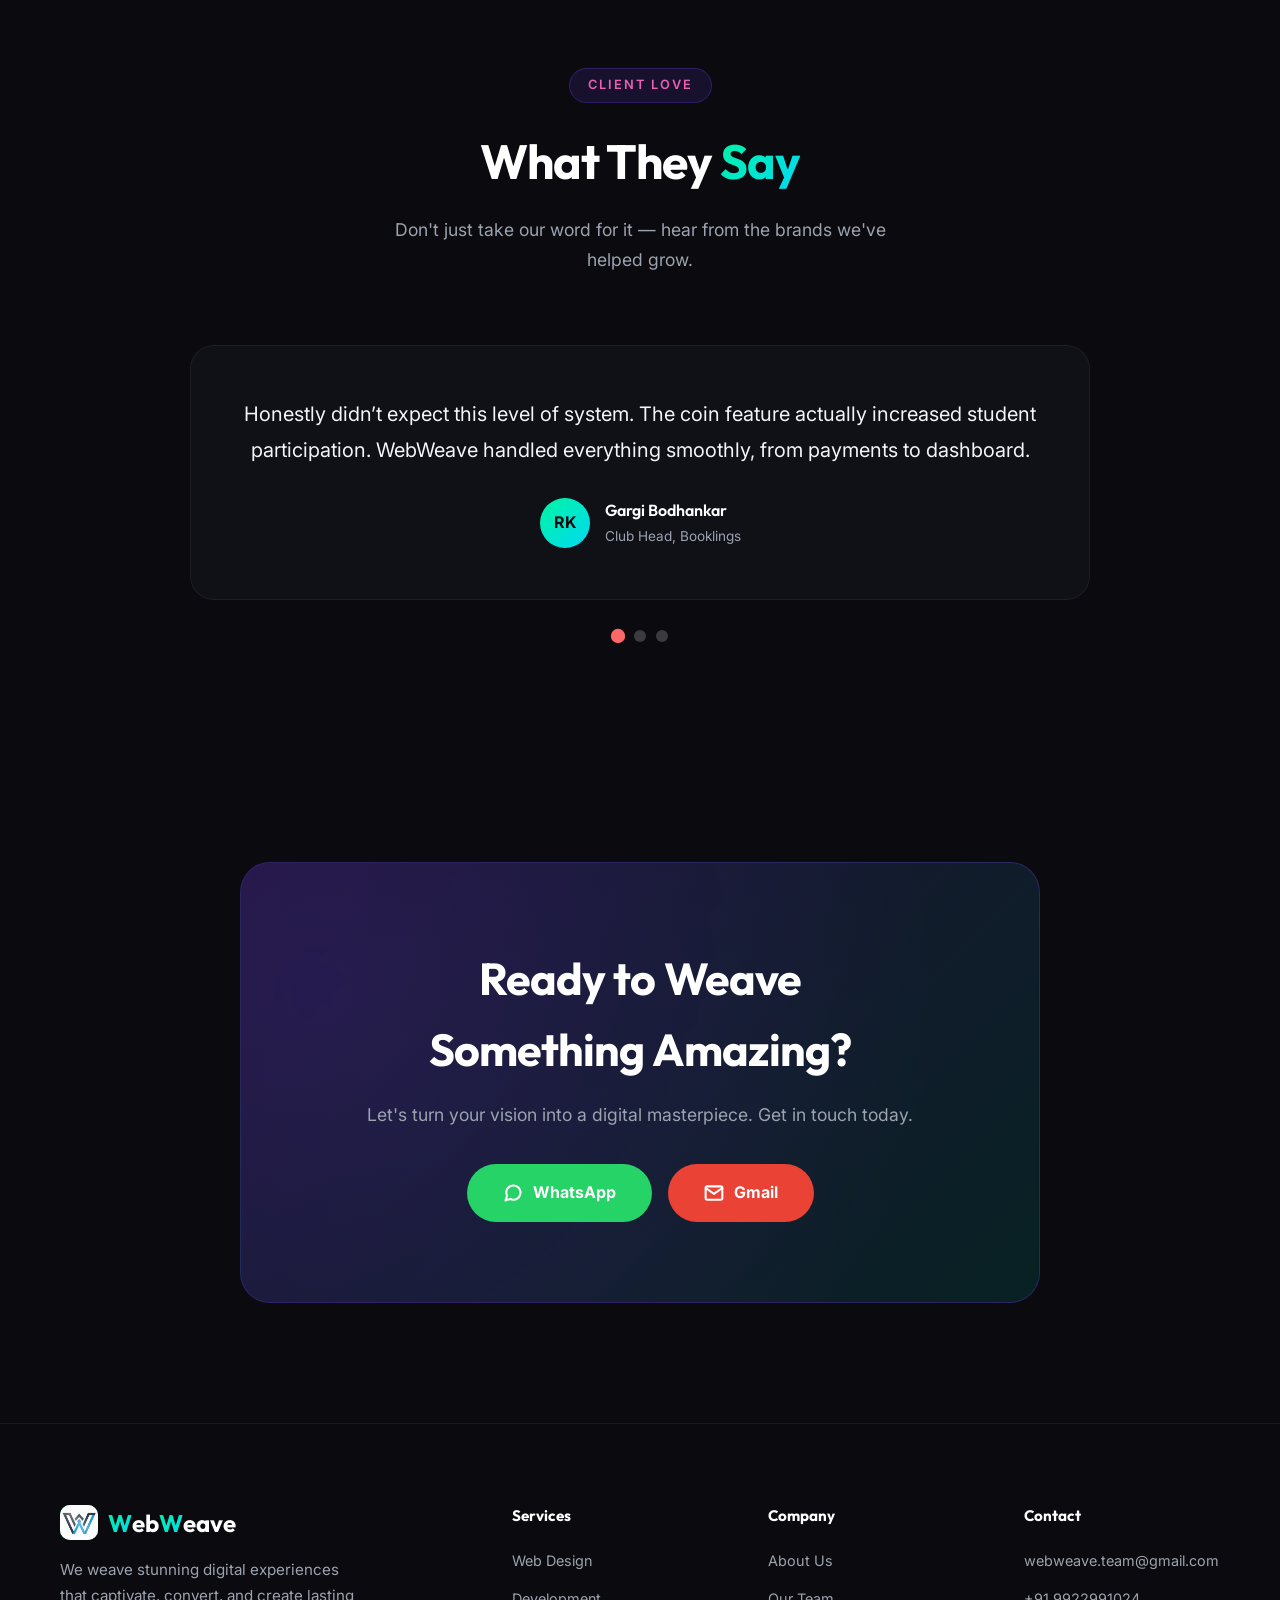
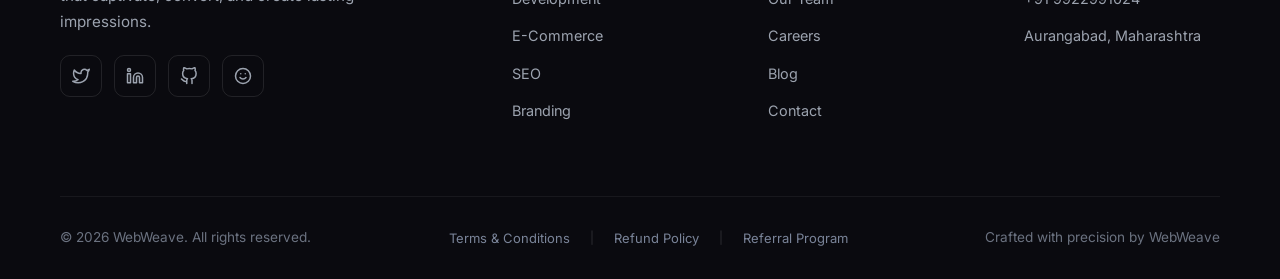
==== commit d5ad8b08: "Update index.html" ====
--- a/index.html
+++ b/index.html
@@ -1,36 +1,37 @@
 <!DOCTYPE html>
 <html lang="en">
+
 <head>
     <meta charset="UTF-8">
     <meta name="viewport" content="width=device-width, initial-scale=1.0">
     <title>WebWeave | We Weave Digital Experiences</title>
     <link rel="stylesheet" href="style.css">
-    <link rel="icon" type="image/jpeg" href="logo.jpeg"
-</head>
+    <link rel="icon" type="image/jpeg" href="logo.jpeg" </head>
+
 <body>
     <!-- SVG Definitions -->
     <svg style="position: absolute; width: 0; height: 0;">
         <defs>
             <linearGradient id="gradient" x1="0%" y1="0%" x2="100%" y2="100%">
-                <stop offset="0%" style="stop-color:#6C3CE1"/>
-                <stop offset="100%" style="stop-color:#00F5D4"/>
+                <stop offset="0%" style="stop-color:#6C3CE1" />
+                <stop offset="100%" style="stop-color:#00F5D4" />
             </linearGradient>
         </defs>
     </svg>
 
-<div class="preloader" id="preloader">
-    <div class="loader-content">
-        <h1 class="loader-logo">
-            <span>W</span>eb<span>W</span>eave
-        </h1>
-
-        <div class="loader-line"></div>
-
-        <p class="loader-tag">
-            Crafting digital experiences...
-        </p>
+    <div class="preloader" id="preloader">
+        <div class="loader-content">
+            <h1 class="loader-logo">
+                <span>W</span>eb<span>W</span>eave
+            </h1>
+
+            <div class="loader-line"></div>
+
+            <p class="loader-tag">
+                Crafting digital experiences...
+            </p>
+        </div>
     </div>
-</div>
 
     <!-- Custom Cursor -->
     <div class="cursor" id="cursor"></div>
@@ -39,36 +40,56 @@
     <!-- Weave Background Canvas -->
     <canvas id="weaveCanvas"></canvas>
 
-    <!-- Navigation -->
-    <nav id="navbar">
-        <a href="#" class="logo">
-            <div class="logo-icon">
-                <img src="logo.jpeg" alt="WebWeave Logo" style="width:105%;height:115%;object-fit:contain;display:block;">
-            </div>
-            <span>W</span>eb<span>W</span>eave
-        </a>
-        <ul class="nav-links">
-            <li><a href="#services">Services</a></li>
-            <li><a href="#works">Works</a></li>
-            <li><a href="#process">Process</a></li>
-            <li><a href="#testimonials">Reviews</a></li>
-        </ul>
-        <a href="#contact" class="nav-cta">Start a Project</a>
-        <div class="hamburger" id="hamburger">
-            <span></span>
-            <span></span>
-            <span></span>
-        </div>
-    </nav>
-
-    <!-- Mobile Menu -->
-    <div class="mobile-menu" id="mobileMenu">
-        <a href="#services" onclick="closeMobile()">Services</a>
-        <a href="#works" onclick="closeMobile()">Works</a>
-        <a href="#process" onclick="closeMobile()">Process</a>
-        <a href="#testimonials" onclick="closeMobile()">Reviews</a>
-        <a href="#contact" onclick="closeMobile()">Start a Project</a>
+<!-- Navigation -->
+<nav id="navbar">
+    <a href="#" class="logo">
+        <div class="logo-icon">
+            <img src="logo.jpeg" alt="WebWeave Logo"
+                style="width:105%;height:115%;object-fit:contain;display:block;">
+        </div>
+        <span>W</span>eb<span>W</span>eave
+    </a>
+    <ul class="nav-links">
+        <li><a href="#services">Services</a></li>
+        <li><a href="#works">Works</a></li>
+        <li><a href="#process">Process</a></li>
+        <li class="nav-dropdown">
+            <a href="#" class="dropdown-toggle">
+                About
+                <svg viewBox="0 0 24 24" fill="none" stroke="currentColor" stroke-width="2.5"
+                    stroke-linecap="round" stroke-linejoin="round" class="chevron">
+                    <polyline points="6 9 12 15 18 9" />
+                </svg>
+            </a>
+            <ul class="dropdown-menu">
+                <li><a href="#team">Team</a></li>
+                <li><a href="#build">What We Build</a></li>
+                <li><a href="#specialization">Our Expertise</a></li>
+            </ul>
+        </li>
+        <li><a href="#pricing">Pricing</a></li>
+        <li><a href="#testimonials">Reviews</a></li>
+    </ul>
+    <a href="#contact" class="nav-cta">Start a Project</a>
+    <div class="hamburger" id="hamburger">
+        <span></span>
+        <span></span>
+        <span></span>
     </div>
+</nav>
+
+<!-- Mobile Menu -->
+<div class="mobile-menu" id="mobileMenu">
+    <a href="#services" onclick="closeMobile()">Services</a>
+    <a href="#works" onclick="closeMobile()">Works</a>
+    <a href="#process" onclick="closeMobile()">Process</a>
+    <a href="#team" onclick="closeMobile()">Team</a>
+    <a href="#build" onclick="closeMobile()">What We Build</a>
+    <a href="#specialization" onclick="closeMobile()">Our Expertise</a>
+    <a href="#pricing" onclick="closeMobile()">Pricing</a>
+    <a href="#testimonials" onclick="closeMobile()">Reviews</a>
+    <a href="#contact" onclick="closeMobile()">Start a Project</a>
+</div>
 
     <!-- Floating Elements -->
     <div class="float-element float-el-1"></div>
@@ -76,164 +97,171 @@
     <div class="float-element float-el-3"></div>
 
     <!-- Hero Section -->
-<!-- Hero Section -->
-<section class="hero">
-    <div class="hero-content">
-        <div class="hero-badge">
-            <span class="dot"></span>
-            Crafting digital experiences since 2020
-        </div>
-        <h1>
-            <span class="line">We <span class="highlight">Weave</span></span>
-            <span class="line">Digital</span>
-            <span class="line">Experiences</span>
-        </h1>
-        <p class="hero-description">
-            We design and develop stunning websites that captivate audiences, drive conversions, and elevate brands to new digital heights.
-        </p>
-        <div class="hero-buttons">
-            <a href="#contact" class="btn-primary">
-                Let's Talk
-                <svg viewBox="0 0 24 24" fill="none" stroke="currentColor" stroke-width="2.5" stroke-linecap="round" stroke-linejoin="round">
-                    <line x1="7" y1="17" x2="17" y2="7"/>
-                    <polyline points="7 7 17 7 17 17"/>
-                </svg>
-            </a>
-            <a href="#works" class="btn-secondary">
-                View Our Work
-                <svg viewBox="0 0 24 24" fill="none" stroke="currentColor" stroke-width="2" stroke-linecap="round" stroke-linejoin="round">
-                    <polyline points="6 9 12 15 18 9"/>
-                </svg>
-            </a>
-        </div>
-    </div>
-
-    <!-- Hero Visual -->
-    <div class="hero-visual">
-        <!-- Main Browser Mockup -->
-        <div class="browser-mockup">
-            <div class="browser-header">
-                <div class="browser-dots">
-                    <span></span>
-                    <span></span>
-                    <span></span>
-                </div>
-                <div class="browser-url">
-                    <svg viewBox="0 0 24 24" fill="none" stroke="currentColor" stroke-width="2">
-                        <rect x="3" y="11" width="18" height="11" rx="2" ry="2"/>
-                        <path d="M7 11V7a5 5 0 0 1 10 0v4"/>
-                    </svg>
-                    <span>webweave.site</span>
-                </div>
-            </div>
-            <div class="browser-content">
-                <!-- Animated Website Preview -->
-                <div class="preview-nav">
-                    <div class="preview-logo"></div>
-                    <div class="preview-links">
+    <!-- Hero Section -->
+    <section class="hero">
+        <div class="hero-content">
+            <div class="hero-badge">
+                <span class="dot"></span>
+                Crafting digital experiences since 2020
+            </div>
+            <h1>
+                <span class="line">We <span class="highlight">Weave</span></span>
+                <span class="line">Digital</span>
+                <span class="line">Experiences</span>
+            </h1>
+            <p class="hero-description">
+                We design and develop stunning websites that captivate audiences, drive conversions, and elevate brands
+                to new digital heights.
+            </p>
+            <div class="hero-buttons">
+                <a href="#contact" class="btn-primary">
+                    Let's Talk
+                    <svg viewBox="0 0 24 24" fill="none" stroke="currentColor" stroke-width="2.5" stroke-linecap="round"
+                        stroke-linejoin="round">
+                        <line x1="7" y1="17" x2="17" y2="7" />
+                        <polyline points="7 7 17 7 17 17" />
+                    </svg>
+                </a>
+                <a href="#works" class="btn-secondary">
+                    View Our Work
+                    <svg viewBox="0 0 24 24" fill="none" stroke="currentColor" stroke-width="2" stroke-linecap="round"
+                        stroke-linejoin="round">
+                        <polyline points="6 9 12 15 18 9" />
+                    </svg>
+                </a>
+            </div>
+        </div>
+
+        <!-- Hero Visual -->
+        <div class="hero-visual">
+            <!-- Main Browser Mockup -->
+            <div class="browser-mockup">
+                <div class="browser-header">
+                    <div class="browser-dots">
                         <span></span>
                         <span></span>
                         <span></span>
                     </div>
-                </div>
-                <div class="preview-hero">
-                    <div class="preview-headline">
-                        <div class="line-shimmer"></div>
-                        <div class="line-shimmer short"></div>
-                    </div>
-                    <div class="preview-cta"></div>
-                </div>
-                <div class="preview-cards">
-                    <div class="preview-card"></div>
-                    <div class="preview-card"></div>
-                    <div class="preview-card"></div>
-                </div>
-            </div>
-        </div>
-
-        <!-- Floating Code Card -->
-        <div class="floating-card code-card">
-            <div class="code-header">
-                <span class="code-dot"></span>
-                <span class="code-dot"></span>
-                <span class="code-dot"></span>
-            </div>
-            <div class="code-body">
-                <span class="code-line">
-                    <span class="code-purple">const</span> 
-                    <span class="code-blue">website</span> 
-                    <span class="code-white">=</span>
-                </span>
-                <span class="code-line indent">
-                    <span class="code-teal">await</span> 
-                    <span class="code-yellow">weave</span>
-                    <span class="code-white">(</span>
-                </span>
-                <span class="code-line indent-2">
-                    <span class="code-orange">'perfection'</span>
-                </span>
-                <span class="code-line indent">
-                    <span class="code-white">);</span>
-                </span>
-            </div>
-        </div>
-
-        <!-- Floating Stats Card -->
-        <div class="floating-card stats-card">
-            <div class="stats-icon">
-                <svg viewBox="0 0 24 24" fill="none" stroke="currentColor" stroke-width="2">
-                    <polyline points="23 6 13.5 15.5 8.5 10.5 1 18"/>
-                    <polyline points="17 6 23 6 23 12"/>
-                </svg>
-            </div>
-            <div class="stats-info">
-                <span class="stats-value">+340%</span>
-                <span class="stats-label">Conversion Rate</span>
-            </div>
-        </div>
-
-        <!-- Floating Design Card -->
-        <div class="floating-card design-card">
-            <div class="design-preview">
-                <div class="design-circle"></div>
-                <div class="design-lines">
-                    <span></span>
-                    <span></span>
-                </div>
-            </div>
-            <div class="design-palette">
-                <span style="background: #6C3CE1;"></span>
-                <span style="background: #00F5D4;"></span>
-                <span style="background: #FFFFFF;"></span>
-                <span style="background: #0A0A0F;"></span>
-            </div>
-        </div>
-
-        <!-- Floating Notification -->
-        <div class="floating-card notification-card">
-            <div class="notif-icon">
-                <svg viewBox="0 0 24 24" fill="none" stroke="currentColor" stroke-width="2">
-                    <polyline points="20 6 9 17 4 12"/>
-                </svg>
-            </div>
-            <div class="notif-text">
-                <span class="notif-title">Project Launched!</span>
-                <span class="notif-sub">aitimora.vercel.app is live</span>
-            </div>
-        </div>
-
-        <!-- Decorative Elements -->
-        <div class="hero-decor decor-1"></div>
-        <div class="hero-decor decor-2"></div>
-        <div class="hero-decor decor-3"></div>
-    </div>
-</section>
+                    <div class="browser-url">
+                        <svg viewBox="0 0 24 24" fill="none" stroke="currentColor" stroke-width="2">
+                            <rect x="3" y="11" width="18" height="11" rx="2" ry="2" />
+                            <path d="M7 11V7a5 5 0 0 1 10 0v4" />
+                        </svg>
+                        <span>webweave.com</span>
+                    </div>
+                </div>
+                <div class="browser-content">
+                    <!-- Animated Website Preview -->
+                    <div class="preview-nav">
+                        <div class="preview-logo"></div>
+                        <div class="preview-links">
+                            <span></span>
+                            <span></span>
+                            <span></span>
+                        </div>
+                    </div>
+                    <div class="preview-hero">
+                        <div class="preview-headline">
+                            <div class="line-shimmer"></div>
+                            <div class="line-shimmer short"></div>
+                        </div>
+                        <div class="preview-cta"></div>
+                    </div>
+                    <div class="preview-cards">
+                        <div class="preview-card"></div>
+                        <div class="preview-card"></div>
+                        <div class="preview-card"></div>
+                    </div>
+                </div>
+            </div>
+
+            <!-- Floating Code Card -->
+            <div class="floating-card code-card">
+                <div class="code-header">
+                    <span class="code-dot"></span>
+                    <span class="code-dot"></span>
+                    <span class="code-dot"></span>
+                </div>
+                <div class="code-body">
+                    <span class="code-line">
+                        <span class="code-purple">const</span>
+                        <span class="code-blue">website</span>
+                        <span class="code-white">=</span>
+                    </span>
+                    <span class="code-line indent">
+                        <span class="code-teal">await</span>
+                        <span class="code-yellow">weave</span>
+                        <span class="code-white">(</span>
+                    </span>
+                    <span class="code-line indent-2">
+                        <span class="code-orange">'perfection'</span>
+                    </span>
+                    <span class="code-line indent">
+                        <span class="code-white">);</span>
+                    </span>
+                </div>
+            </div>
+
+            <!-- Floating Stats Card -->
+            <div class="floating-card stats-card">
+                <div class="stats-icon">
+                    <svg viewBox="0 0 24 24" fill="none" stroke="currentColor" stroke-width="2">
+                        <polyline points="23 6 13.5 15.5 8.5 10.5 1 18" />
+                        <polyline points="17 6 23 6 23 12" />
+                    </svg>
+                </div>
+                <div class="stats-info">
+                    <span class="stats-value">+340%</span>
+                    <span class="stats-label">Conversion Rate</span>
+                </div>
+            </div>
+
+            <!-- Floating Design Card -->
+            <div class="floating-card design-card">
+                <div class="design-preview">
+                    <div class="design-circle"></div>
+                    <div class="design-lines">
+                        <span></span>
+                        <span></span>
+                    </div>
+                </div>
+                <div class="design-palette">
+                    <span style="background: #6C3CE1;"></span>
+                    <span style="background: #00F5D4;"></span>
+                    <span style="background: #FFFFFF;"></span>
+                    <span style="background: #0A0A0F;"></span>
+                </div>
+            </div>
+
+            <!-- Floating Notification -->
+            <div class="floating-card notification-card">
+                <div class="notif-icon">
+                    <svg viewBox="0 0 24 24" fill="none" stroke="currentColor" stroke-width="2">
+                        <polyline points="20 6 9 17 4 12" />
+                    </svg>
+                </div>
+                <div class="notif-text">
+                    <span class="notif-title">Project Launched!</span>
+                    <span class="notif-sub">aitimora.vercel.app is live</span>
+                </div>
+            </div>
+
+            <!-- Decorative Elements -->
+            <div class="hero-decor decor-1"></div>
+            <div class="hero-decor decor-2"></div>
+            <div class="hero-decor decor-3"></div>
+        </div>
+    </section>
 
     <!-- Marquee -->
     <div class="marquee-section">
         <div class="marquee-track">
-            <div class="marquee-item">WEB DESIGN <span class="sep"></span> DEVELOPMENT <span class="sep"></span> BRANDING <span class="sep"></span> UI/UX <span class="sep"></span> E-COMMERCE <span class="sep"></span> SEO <span class="sep"></span> STRATEGY <span class="sep"></span></div>
-            <div class="marquee-item">WEB DESIGN <span class="sep"></span> DEVELOPMENT <span class="sep"></span> BRANDING <span class="sep"></span> UI/UX <span class="sep"></span> E-COMMERCE <span class="sep"></span> SEO <span class="sep"></span> STRATEGY <span class="sep"></span></div>
+            <div class="marquee-item">WEB DESIGN <span class="sep"></span> DEVELOPMENT <span class="sep"></span>
+                BRANDING <span class="sep"></span> UI/UX <span class="sep"></span> E-COMMERCE <span class="sep"></span>
+                SEO <span class="sep"></span> STRATEGY <span class="sep"></span></div>
+            <div class="marquee-item">WEB DESIGN <span class="sep"></span> DEVELOPMENT <span class="sep"></span>
+                BRANDING <span class="sep"></span> UI/UX <span class="sep"></span> E-COMMERCE <span class="sep"></span>
+                SEO <span class="sep"></span> STRATEGY <span class="sep"></span></div>
         </div>
     </div>
 
@@ -265,107 +293,126 @@
         <div class="section-header reveal">
             <span class="section-tag">What We Do</span>
             <h2 class="section-title">Services That <span class="highlight">Deliver</span></h2>
-            <p class="section-subtitle">From concept to launch, we handle every thread of your digital presence with precision and creativity.</p>
+            <p class="section-subtitle">From concept to launch, we handle every thread of your digital presence with
+                precision and creativity.</p>
         </div>
         <div class="services-grid">
             <div class="service-card reveal">
                 <div class="service-icon">
-                    <svg viewBox="0 0 24 24" fill="none" stroke="currentColor" stroke-width="2" stroke-linecap="round" stroke-linejoin="round">
-                        <circle cx="13.5" cy="6.5" r="2.5"/>
-                        <path d="M17 3a2.83 2.83 0 1 1 4 4L7.5 20.5 2 22l1.5-5.5L17 3z"/>
+                    <svg viewBox="0 0 24 24" fill="none" stroke="currentColor" stroke-width="2" stroke-linecap="round"
+                        stroke-linejoin="round">
+                        <circle cx="13.5" cy="6.5" r="2.5" />
+                        <path d="M17 3a2.83 2.83 0 1 1 4 4L7.5 20.5 2 22l1.5-5.5L17 3z" />
                     </svg>
                 </div>
                 <h3>UI/UX Design</h3>
-                <p>Beautiful, intuitive interfaces crafted through research-driven design thinking and pixel-perfect execution.</p>
+                <p>Beautiful, intuitive interfaces crafted through research-driven design thinking and pixel-perfect
+                    execution.</p>
                 <div class="arrow">
-                    Learn more 
-                    <svg viewBox="0 0 24 24" fill="none" stroke="currentColor" stroke-width="2" stroke-linecap="round" stroke-linejoin="round">
-                        <line x1="5" y1="12" x2="19" y2="12"/>
-                        <polyline points="12 5 19 12 12 19"/>
+                    Learn more
+                    <svg viewBox="0 0 24 24" fill="none" stroke="currentColor" stroke-width="2" stroke-linecap="round"
+                        stroke-linejoin="round">
+                        <line x1="5" y1="12" x2="19" y2="12" />
+                        <polyline points="12 5 19 12 12 19" />
                     </svg>
                 </div>
             </div>
             <div class="service-card reveal">
                 <div class="service-icon">
-                    <svg viewBox="0 0 24 24" fill="none" stroke="currentColor" stroke-width="2" stroke-linecap="round" stroke-linejoin="round">
-                        <polyline points="16 18 22 12 16 6"/>
-                        <polyline points="8 6 2 12 8 18"/>
+                    <svg viewBox="0 0 24 24" fill="none" stroke="currentColor" stroke-width="2" stroke-linecap="round"
+                        stroke-linejoin="round">
+                        <polyline points="16 18 22 12 16 6" />
+                        <polyline points="8 6 2 12 8 18" />
                     </svg>
                 </div>
                 <h3>Web Development</h3>
-                <p>High-performance websites built with modern technologies that scale with your business and delight users.</p>
+                <p>High-performance websites built with modern technologies that scale with your business and delight
+                    users.</p>
                 <div class="arrow">
-                    Learn more 
-                    <svg viewBox="0 0 24 24" fill="none" stroke="currentColor" stroke-width="2" stroke-linecap="round" stroke-linejoin="round">
-                        <line x1="5" y1="12" x2="19" y2="12"/>
-                        <polyline points="12 5 19 12 12 19"/>
+                    Learn more
+                    <svg viewBox="0 0 24 24" fill="none" stroke="currentColor" stroke-width="2" stroke-linecap="round"
+                        stroke-linejoin="round">
+                        <line x1="5" y1="12" x2="19" y2="12" />
+                        <polyline points="12 5 19 12 12 19" />
                     </svg>
                 </div>
             </div>
             <div class="service-card reveal">
                 <div class="service-icon">
-                    <svg viewBox="0 0 24 24" fill="none" stroke="currentColor" stroke-width="2" stroke-linecap="round" stroke-linejoin="round">
-                        <circle cx="9" cy="21" r="1"/>
-                        <circle cx="20" cy="21" r="1"/>
-                        <path d="M1 1h4l2.68 13.39a2 2 0 0 0 2 1.61h9.72a2 2 0 0 0 2-1.61L23 6H6"/>
+                    <svg viewBox="0 0 24 24" fill="none" stroke="currentColor" stroke-width="2" stroke-linecap="round"
+                        stroke-linejoin="round">
+                        <circle cx="9" cy="21" r="1" />
+                        <circle cx="20" cy="21" r="1" />
+                        <path d="M1 1h4l2.68 13.39a2 2 0 0 0 2 1.61h9.72a2 2 0 0 0 2-1.61L23 6H6" />
                     </svg>
                 </div>
                 <h3>E-Commerce</h3>
                 <p>Conversion-optimized online stores that transform browsers into buyers and drive revenue growth.</p>
                 <div class="arrow">
-                    Learn more 
-                    <svg viewBox="0 0 24 24" fill="none" stroke="currentColor" stroke-width="2" stroke-linecap="round" stroke-linejoin="round">
-                        <line x1="5" y1="12" x2="19" y2="12"/>
-                        <polyline points="12 5 19 12 12 19"/>
+                    Learn more
+                    <svg viewBox="0 0 24 24" fill="none" stroke="currentColor" stroke-width="2" stroke-linecap="round"
+                        stroke-linejoin="round">
+                        <line x1="5" y1="12" x2="19" y2="12" />
+                        <polyline points="12 5 19 12 12 19" />
                     </svg>
                 </div>
             </div>
             <div class="service-card reveal">
                 <div class="service-icon">
-                    <svg viewBox="0 0 24 24" fill="none" stroke="currentColor" stroke-width="2" stroke-linecap="round" stroke-linejoin="round">
-                        <rect x="5" y="2" width="14" height="20" rx="2" ry="2"/>
-                        <line x1="12" y1="18" x2="12.01" y2="18"/>
+                    <svg viewBox="0 0 24 24" fill="none" stroke="currentColor" stroke-width="2" stroke-linecap="round"
+                        stroke-linejoin="round">
+                        <rect x="5" y="2" width="14" height="20" rx="2" ry="2" />
+                        <line x1="12" y1="18" x2="12.01" y2="18" />
                     </svg>
                 </div>
                 <h3>Responsive Design</h3>
-                <p>Seamless experiences across every device, ensuring your brand looks flawless on screens of all sizes.</p>
+                <p>Seamless experiences across every device, ensuring your brand looks flawless on screens of all sizes.
+                </p>
                 <div class="arrow">
-                    Learn more 
-                    <svg viewBox="0 0 24 24" fill="none" stroke="currentColor" stroke-width="2" stroke-linecap="round" stroke-linejoin="round">
-                        <line x1="5" y1="12" x2="19" y2="12"/>
-                        <polyline points="12 5 19 12 12 19"/>
+                    Learn more
+                    <svg viewBox="0 0 24 24" fill="none" stroke="currentColor" stroke-width="2" stroke-linecap="round"
+                        stroke-linejoin="round">
+                        <line x1="5" y1="12" x2="19" y2="12" />
+                        <polyline points="12 5 19 12 12 19" />
                     </svg>
                 </div>
             </div>
             <div class="service-card reveal">
                 <div class="service-icon">
-                    <svg viewBox="0 0 24 24" fill="none" stroke="currentColor" stroke-width="2" stroke-linecap="round" stroke-linejoin="round">
-                        <path d="M13 2L3 14h9l-1 8 10-12h-9l1-8z"/>
+                    <svg viewBox="0 0 24 24" fill="none" stroke="currentColor" stroke-width="2" stroke-linecap="round"
+                        stroke-linejoin="round">
+                        <path d="M13 2L3 14h9l-1 8 10-12h-9l1-8z" />
                     </svg>
                 </div>
                 <h3>SEO & Performance</h3>
-                <p>Lightning-fast websites optimized for search engines to maximize your visibility and organic traffic.</p>
+                <p>Lightning-fast websites optimized for search engines to maximize your visibility and organic traffic.
+                </p>
                 <div class="arrow">
-                    Learn more 
-                    <svg viewBox="0 0 24 24" fill="none" stroke="currentColor" stroke-width="2" stroke-linecap="round" stroke-linejoin="round">
-                        <line x1="5" y1="12" x2="19" y2="12"/>
-                        <polyline points="12 5 19 12 12 19"/>
+                    Learn more
+                    <svg viewBox="0 0 24 24" fill="none" stroke="currentColor" stroke-width="2" stroke-linecap="round"
+                        stroke-linejoin="round">
+                        <line x1="5" y1="12" x2="19" y2="12" />
+                        <polyline points="12 5 19 12 12 19" />
                     </svg>
                 </div>
             </div>
             <div class="service-card reveal">
                 <div class="service-icon">
-                    <svg viewBox="0 0 24 24" fill="none" stroke="currentColor" stroke-width="2" stroke-linecap="round" stroke-linejoin="round">
-                        <polygon points="12 2 15.09 8.26 22 9.27 17 14.14 18.18 21.02 12 17.77 5.82 21.02 7 14.14 2 9.27 8.91 8.26 12 2"/>
+                    <svg viewBox="0 0 24 24" fill="none" stroke="currentColor" stroke-width="2" stroke-linecap="round"
+                        stroke-linejoin="round">
+                        <polygon
+                            points="12 2 15.09 8.26 22 9.27 17 14.14 18.18 21.02 12 17.77 5.82 21.02 7 14.14 2 9.27 8.91 8.26 12 2" />
                     </svg>
                 </div>
                 <h3>Brand Identity</h3>
-                <p>Cohesive visual identities that tell your story and create memorable connections with your audience.</p>
+                <p>Cohesive visual identities that tell your story and create memorable connections with your audience.
+                </p>
                 <div class="arrow">
-                    Learn more 
-                    <svg viewBox="0 0 24 24" fill="none" stroke="currentColor" stroke-width="2" stroke-linecap="round" stroke-linejoin="round">
-                        <line x1="5" y1="12" x2="19" y2="12"/>
-                        <polyline points="12 5 19 12 12 19"/>
+                    Learn more
+                    <svg viewBox="0 0 24 24" fill="none" stroke="currentColor" stroke-width="2" stroke-linecap="round"
+                        stroke-linejoin="round">
+                        <line x1="5" y1="12" x2="19" y2="12" />
+                        <polyline points="12 5 19 12 12 19" />
                     </svg>
                 </div>
             </div>
@@ -374,100 +421,100 @@
 
     <!-- Works Section -->
     <section id="works">
-    <div class="section-header reveal">
-        <span class="section-tag">Our Portfolio</span>
-        <h2 class="section-title">Featured <span class="highlight">Works</span></h2>
-        <p class="section-subtitle">Real products. Real systems. Not just tutorial clones.</p>
-    </div>
-
-    <div class="works-grid">
-
-        <!-- BOOKLINGS -->
-        <div class="work-card reveal" onclick="window.location.href='pages/booklings.html'" style="cursor:pointer;">
-            <div class="work-card-bg" style="background-image: url('images/booklings.png');"></div>
-
-            <div class="work-preview">
-                <div class="preview-dot"></div>
-                <div class="preview-dot"></div>
-                <div class="preview-dot"></div>
-            </div>
-
-            <div class="work-card-content">
-                <div class="work-tags">
-                    <span class="work-tag">SaaS</span>
-                    <span class="work-tag">FinTech</span>
-                </div>
-
-                <h3>Booklings</h3>
-                <p>
-                    Full SaaS platform for college clubs. Students earn coins based on participation and behavior,
-                    with a complete reward redemption system and Razorpay-powered subscription payments.
-                </p>
-
-                <div class="work-stats">
-                    <span class="work-stat">Gamified campus system</span>
-                </div>
-            </div>
-        </div>
-
-        <!-- LUMINARA -->
-        <div class="work-card reveal" onclick="window.location.href='pages/luminara.html'" style="cursor:pointer;">
-            <div class="work-card-bg" style="background-image: url('images/luminara.png');"></div>
-
-            <div class="work-preview">
-                <div class="preview-dot"></div>
-                <div class="preview-dot"></div>
-                <div class="preview-dot"></div>
-            </div>
-
-            <div class="work-card-content">
-                <div class="work-tags">
-                    <span class="work-tag">3D Web</span>
-                    <span class="work-tag">Events</span>
-                </div>
-
-                <h3>Luminara</h3>
-                <p>
-                    Immersive 3D website for a college event club. Designed to showcase performances,
-                    talent shows, and concert-like experiences in a visually engaging digital environment.
-                </p>
-
-                <div class="work-stats">
-                    <span class="work-stat">Fully interactive 3D UI</span>
-                </div>
-            </div>
-        </div>
-
-        <!-- EDUTRACK -->
-        <div class="work-card reveal" onclick="window.location.href='pages/edutrack.html'" style="cursor:pointer;">
-            <div class="work-card-bg" style="background-image: url('images/edutrack.png');"></div>
-
-            <div class="work-preview">
-                <div class="preview-dot"></div>
-                <div class="preview-dot"></div>
-                <div class="preview-dot"></div>
-            </div>
-
-            <div class="work-card-content">
-                <div class="work-tags">
-                    <span class="work-tag">EdTech</span>
-                    <span class="work-tag">Management</span>
-                </div>
-
-                <h3>EduTrack</h3>
-                <p>
-                    Complete tuition management system. Teachers manage attendance and marks,
-                    admins control students and schedules, while students access reports and performance analytics.
-                </p>
-
-                <div class="work-stats">
-                    <span class="work-stat">Multi-role system</span>
-                </div>
-            </div>
-        </div>
-
-    </div>
-</section>
+        <div class="section-header reveal">
+            <span class="section-tag">Our Portfolio</span>
+            <h2 class="section-title">Featured <span class="highlight">Works</span></h2>
+            <p class="section-subtitle">Real products. Real systems. Not just tutorial clones.</p>
+        </div>
+
+        <div class="works-grid">
+
+            <!-- BOOKLINGS -->
+            <div class="work-card reveal" onclick="window.location.href='pages/booklings.html'" style="cursor:pointer;">
+                <div class="work-card-bg" style="background-image: url('images/booklings.png');"></div>
+
+                <div class="work-preview">
+                    <div class="preview-dot"></div>
+                    <div class="preview-dot"></div>
+                    <div class="preview-dot"></div>
+                </div>
+
+                <div class="work-card-content">
+                    <div class="work-tags">
+                        <span class="work-tag">SaaS</span>
+                        <span class="work-tag">FinTech</span>
+                    </div>
+
+                    <h3>Booklings</h3>
+                    <p>
+                        Full SaaS platform for college clubs. Students earn coins based on participation and behavior,
+                        with a complete reward redemption system and Razorpay-powered subscription payments.
+                    </p>
+
+                    <div class="work-stats">
+                        <span class="work-stat">Gamified campus system</span>
+                    </div>
+                </div>
+            </div>
+
+            <!-- LUMINARA -->
+            <div class="work-card reveal" onclick="window.location.href='pages/luminara.html'" style="cursor:pointer;">
+                <div class="work-card-bg" style="background-image: url('images/luminara.png');"></div>
+
+                <div class="work-preview">
+                    <div class="preview-dot"></div>
+                    <div class="preview-dot"></div>
+                    <div class="preview-dot"></div>
+                </div>
+
+                <div class="work-card-content">
+                    <div class="work-tags">
+                        <span class="work-tag">3D Web</span>
+                        <span class="work-tag">Events</span>
+                    </div>
+
+                    <h3>Luminara</h3>
+                    <p>
+                        Immersive 3D website for a college event club. Designed to showcase performances,
+                        talent shows, and concert-like experiences in a visually engaging digital environment.
+                    </p>
+
+                    <div class="work-stats">
+                        <span class="work-stat">Fully interactive 3D UI</span>
+                    </div>
+                </div>
+            </div>
+
+            <!-- EDUTRACK -->
+            <div class="work-card reveal" onclick="window.location.href='pages/edutrack.html'" style="cursor:pointer;">
+                <div class="work-card-bg" style="background-image: url('images/edutrack.png');"></div>
+
+                <div class="work-preview">
+                    <div class="preview-dot"></div>
+                    <div class="preview-dot"></div>
+                    <div class="preview-dot"></div>
+                </div>
+
+                <div class="work-card-content">
+                    <div class="work-tags">
+                        <span class="work-tag">EdTech</span>
+                        <span class="work-tag">Management</span>
+                    </div>
+
+                    <h3>EduTrack</h3>
+                    <p>
+                        Complete tuition management system. Teachers manage attendance and marks,
+                        admins control students and schedules, while students access reports and performance analytics.
+                    </p>
+
+                    <div class="work-stats">
+                        <span class="work-stat">Multi-role system</span>
+                    </div>
+                </div>
+            </div>
+
+        </div>
+    </section>
 
     <!-- Process Section -->
     <section id="process" class="process-section">
@@ -500,300 +547,311 @@
         </div>
     </section>
 
-<section id="team">
-    <div class="section-header reveal">
-        <span class="section-tag">Our Team</span>
-        <h2 class="section-title">Built by a <span class="highlight">Focused Team</span></h2>
-        <p class="section-subtitle">
-            A tight, execution-driven team combining product development with growth strategy.
-        </p>
-    </div>
-
-    <div class="team-grid">
-
-        <div class="team-card reveal">
-    <img src="images/tareque.jpg" alt="Tareque Syed" class="team-img">
-    <h3>Tareque Syed</h3>
-    <span class="team-role">Product & Systems</span>
-    <p>
-        Builds scalable websites and SaaS platforms with a focus on performance, automation, 
-        and real-world usability.
-    </p>
-</div>
-
-<div class="team-card reveal">
-    <img src="images/prince.png" alt="Prince" class="team-img">
-    <h3>Prince</h3>
-    <span class="team-role">Growth & Marketing</span>
-    <p>
-        Drives traffic, engagement, and conversions through ads, content strategy, 
-        and social media execution.
-    </p>
-</div>
-
-    </div>
-</section>
-
-<section id="build">
-    <div class="section-header reveal">
-        <span class="section-tag">What We Build</span>
-        <h2 class="section-title">We Build <span class="highlight">Everything Digital</span></h2>
-        <p class="section-subtitle">
-            From simple websites to full-scale platforms, we design and develop systems that actually work.
-        </p>
-    </div>
-
-    <div class="build-grid">
-
-        <div class="build-card reveal">
-            <div class="build-icon">
-                <svg width="32" height="32" viewBox="0 0 32 32" fill="none" xmlns="http://www.w3.org/2000/svg">
-                    <rect x="2" y="6" width="28" height="20" rx="3" stroke="#00f5d4" stroke-width="1.5"/>
-                    <path d="M2 11h28" stroke="#00f5d4" stroke-width="1.5"/>
-                    <circle cx="6.5" cy="8.5" r="1" fill="#00f5d4"/>
-                    <circle cx="10.5" cy="8.5" r="1" fill="#00f5d4"/>
-                    <circle cx="14.5" cy="8.5" r="1" fill="#00f5d4"/>
-                    <rect x="6" y="15" width="8" height="7" rx="1" stroke="#00f5d4" stroke-width="1.2"/>
-                    <path d="M18 15h8M18 19h6M18 22h4" stroke="#00f5d4" stroke-width="1.2" stroke-linecap="round"/>
-                </svg>
-            </div>
-            <h3>Business Websites</h3>
-            <p>Clean, modern websites designed to establish trust and convert visitors into clients.</p>
-        </div>
-
-        <div class="build-card reveal">
-            <div class="build-icon">
-                <svg width="32" height="32" viewBox="0 0 32 32" fill="none" xmlns="http://www.w3.org/2000/svg">
-                    <path d="M4 4h3l3.5 14h13l3-9H9" stroke="#00f5d4" stroke-width="1.5" stroke-linecap="round" stroke-linejoin="round"/>
-                    <circle cx="14" cy="26" r="2" stroke="#00f5d4" stroke-width="1.5"/>
-                    <circle cx="22" cy="26" r="2" stroke="#00f5d4" stroke-width="1.5"/>
-                </svg>
-            </div>
-            <h3>E-Commerce Stores</h3>
-            <p>Conversion-focused online stores built to drive sales and scale with your business.</p>
-        </div>
-
-        <div class="build-card reveal">
-            <div class="build-icon">
-                <svg width="32" height="32" viewBox="0 0 32 32" fill="none" xmlns="http://www.w3.org/2000/svg">
-                    <rect x="2" y="4" width="28" height="24" rx="3" stroke="#00f5d4" stroke-width="1.5"/>
-                    <path d="M2 10h28" stroke="#00f5d4" stroke-width="1.5"/>
-                    <rect x="6" y="14" width="8" height="4" rx="1" stroke="#00f5d4" stroke-width="1.2"/>
-                    <rect x="18" y="14" width="8" height="4" rx="1" stroke="#00f5d4" stroke-width="1.2"/>
-                    <path d="M6 22h6M18 22h8" stroke="#00f5d4" stroke-width="1.2" stroke-linecap="round"/>
-                </svg>
-            </div>
-            <h3>SaaS Platforms</h3>
-            <p>Full-featured web applications with dashboards, authentication, and scalable backend systems.</p>
-        </div>
-
-        <div class="build-card reveal">
-            <div class="build-icon">
-                <svg width="32" height="32" viewBox="0 0 32 32" fill="none" xmlns="http://www.w3.org/2000/svg">
-                    <path d="M16 4L2 11l14 7 14-7-14-7z" stroke="#00f5d4" stroke-width="1.5" stroke-linejoin="round"/>
-                    <path d="M6 14v7c0 0 3 4 10 4s10-4 10-4v-7" stroke="#00f5d4" stroke-width="1.5" stroke-linecap="round"/>
-                    <path d="M28 11v7" stroke="#00f5d4" stroke-width="1.5" stroke-linecap="round"/>
-                </svg>
-            </div>
-            <h3>EdTech Systems</h3>
-            <p>Learning platforms, test systems, and student dashboards designed for engagement and performance.</p>
-        </div>
-
-        <div class="build-card reveal">
-            <div class="build-icon">
-                <svg width="32" height="32" viewBox="0 0 32 32" fill="none" xmlns="http://www.w3.org/2000/svg">
-                    <rect x="2" y="4" width="28" height="24" rx="3" stroke="#00f5d4" stroke-width="1.5"/>
-                    <path d="M8 12h16M8 16h10" stroke="#00f5d4" stroke-width="1.5" stroke-linecap="round"/>
-                    <rect x="8" y="19" width="7" height="4" rx="2" stroke="#00f5d4" stroke-width="1.2"/>
-                    <path d="M24 6l3 3-3 3M28 9H20" stroke="#00f5d4" stroke-width="1.3" stroke-linecap="round" stroke-linejoin="round"/>
-                </svg>
-            </div>
-            <h3>Landing Pages</h3>
-            <p>High-converting landing pages built for ads, campaigns, and rapid growth.</p>
-        </div>
-
-        <div class="build-card reveal">
-            <div class="build-icon">
-                <svg width="32" height="32" viewBox="0 0 32 32" fill="none" xmlns="http://www.w3.org/2000/svg">
-                    <circle cx="16" cy="16" r="4" stroke="#00f5d4" stroke-width="1.5"/>
-                    <path d="M16 4v4M16 24v4M4 16h4M24 16h4M7 7l2.8 2.8M22.2 22.2L25 25M7 25l2.8-2.8M22.2 9.8L25 7" stroke="#00f5d4" stroke-width="1.5" stroke-linecap="round"/>
-                </svg>
-            </div>
-            <h3>Custom Systems</h3>
-            <p>Tailored solutions built from scratch to match unique business workflows and needs.</p>
-        </div>
-
-    </div>
-</section>
-
-<section id="specialization">
-    <div class="section-header reveal">
-        <span class="section-tag">Our Expertise</span>
-        <h2 class="section-title">What We're <span class="highlight">Best At</span></h2>
-        <p class="section-subtitle">
-            We don't just build — we optimize, scale, and engineer systems for real-world performance.
-        </p>
-    </div>
-
-    <div class="spec-grid">
-
-        <div class="spec-card reveal">
-            <div class="spec-icon">
-                <svg width="32" height="32" viewBox="0 0 32 32" fill="none" xmlns="http://www.w3.org/2000/svg">
-                    <rect x="8" y="6" width="16" height="16" rx="3" stroke="#00f5d4" stroke-width="1.5"/>
-                    <circle cx="12" cy="12" r="1.5" fill="#00f5d4"/>
-                    <circle cx="20" cy="12" r="1.5" fill="#00f5d4"/>
-                    <path d="M12 16s1.5 2 4 2 4-2 4-2" stroke="#00f5d4" stroke-width="1.3" stroke-linecap="round"/>
-                    <path d="M12 6V4M20 6V4M8 14H5M27 14h-3M16 22v4M12 26h8" stroke="#00f5d4" stroke-width="1.3" stroke-linecap="round"/>
-                </svg>
-            </div>
-            <h3>AI Integration</h3>
-            <p>Smart systems that analyze data, automate workflows, and enhance user experience.</p>
-        </div>
-
-        <div class="spec-card reveal">
-            <div class="spec-icon">
-                <svg width="32" height="32" viewBox="0 0 32 32" fill="none" xmlns="http://www.w3.org/2000/svg">
-                    <path d="M10 20l-6-4 6-4M22 12l6 4-6 4" stroke="#00f5d4" stroke-width="1.5" stroke-linecap="round" stroke-linejoin="round"/>
-                    <path d="M19 8l-6 16" stroke="#00f5d4" stroke-width="1.5" stroke-linecap="round"/>
-                </svg>
-            </div>
-            <h3>Frontend Experience</h3>
-            <p>Clean, modern interfaces designed to engage users and maximize conversions.</p>
-        </div>
-
-        <div class="spec-card reveal">
-            <div class="spec-icon">
-                <svg width="32" height="32" viewBox="0 0 32 32" fill="none" xmlns="http://www.w3.org/2000/svg">
-                    <rect x="4" y="5" width="24" height="7" rx="2" stroke="#00f5d4" stroke-width="1.5"/>
-                    <rect x="4" y="14" width="24" height="7" rx="2" stroke="#00f5d4" stroke-width="1.5"/>
-                    <circle cx="24" cy="8.5" r="1.5" fill="#00f5d4"/>
-                    <circle cx="24" cy="17.5" r="1.5" fill="#00f5d4"/>
-                    <path d="M8 23v4M14 23v4M20 23v2" stroke="#00f5d4" stroke-width="1.3" stroke-linecap="round"/>
-                </svg>
-            </div>
-            <h3>Backend Systems</h3>
-            <p>Robust architectures that handle data, logic, and scalability with efficiency.</p>
-        </div>
-
-        <div class="spec-card reveal">
-            <div class="spec-icon">
-                <svg width="32" height="32" viewBox="0 0 32 32" fill="none" xmlns="http://www.w3.org/2000/svg">
-                    <path d="M6 24a10 10 0 1 1 20 0" stroke="#00f5d4" stroke-width="1.5" stroke-linecap="round"/>
-                    <path d="M16 24V14" stroke="#00f5d4" stroke-width="1.5" stroke-linecap="round"/>
-                    <path d="M16 14l-5-4" stroke="#00f5d4" stroke-width="1.3" stroke-linecap="round"/>
-                    <circle cx="16" cy="24" r="2" fill="#00f5d4"/>
-                </svg>
-            </div>
-            <h3>Performance</h3>
-            <p>Fast-loading, optimized platforms that deliver smooth user experiences.</p>
-        </div>
-
-        <div class="spec-card reveal">
-            <div class="spec-icon">
-                <svg width="32" height="32" viewBox="0 0 32 32" fill="none" xmlns="http://www.w3.org/2000/svg">
-                    <path d="M16 3L5 8v8c0 6 5 10 11 13 6-3 11-7 11-13V8L16 3z" stroke="#00f5d4" stroke-width="1.5" stroke-linejoin="round"/>
-                    <path d="M11 16l3.5 3.5L21 13" stroke="#00f5d4" stroke-width="1.5" stroke-linecap="round" stroke-linejoin="round"/>
-                </svg>
-            </div>
-            <h3>Security</h3>
-            <p>Secure systems designed to protect data, users, and business operations.</p>
-        </div>
-
-        <div class="spec-card reveal">
-            <div class="spec-icon">
-                <svg width="32" height="32" viewBox="0 0 32 32" fill="none" xmlns="http://www.w3.org/2000/svg">
-                    <path d="M4 26l7-7 5 4 8-10" stroke="#00f5d4" stroke-width="1.5" stroke-linecap="round" stroke-linejoin="round"/>
-                    <path d="M22 10h6v6" stroke="#00f5d4" stroke-width="1.5" stroke-linecap="round" stroke-linejoin="round"/>
-                </svg>
-            </div>
-            <h3>Growth Systems</h3>
-            <p>Integrated marketing and tracking systems that drive traffic and conversions.</p>
-        </div>
-
-    </div>
-</section>
-
-<!-- Pricing Section -->
-<section id="pricing">
-    <div class="section-header reveal">
-        <span class="section-tag">Pricing</span>
-        <h2 class="section-title">Build. Grow. <span class="highlight">Scale.</span></h2>
-        <p class="section-subtitle">
-            Not just websites. Systems that bring you students, leads, and real growth.
-        </p>
-    </div>
-
-    <div class="pricing-grid">
-
-        <!-- Launch -->
-        <div class="pricing-card reveal">
-            <div class="pricing-tier">Launch Kit</div>
-            <h3>Get Online Fast</h3>
-            <div class="pricing-price">
-                <span class="currency">₹</span><span class="amount">15K</span>
-            </div>
-            <p class="pricing-desc">
-                A clean, modern website that makes your business look professional and ready.
+    <section id="team">
+        <div class="section-header reveal">
+            <span class="section-tag">Our Team</span>
+            <h2 class="section-title">Built by a <span class="highlight">Focused Team</span></h2>
+            <p class="section-subtitle">
+                A tight, execution-driven team combining product development with growth strategy.
             </p>
-            <ul class="pricing-features">
-                <li>Up to 7 pages</li>
-                <li>Mobile-first responsive design</li>
-                <li>Basic SEO setup</li>
-                <li>Google Maps integration</li>
-                <li>Lead/contact system</li>
-                <li>1 month support</li>
-            </ul>
-            <a href="#contact" class="pricing-btn outline">Start Now</a>
-        </div>
-
-        <!-- Growth -->
-        <div class="pricing-card featured reveal">
-            <div class="pricing-badge">Most Popular</div>
-            <div class="pricing-tier">Growth Engine</div>
-            <h3>Get More Students</h3>
-            <div class="pricing-price">
-                <span class="currency">₹</span><span class="amount">30K</span>
-            </div>
-            <p class="pricing-desc">
-                Turn your website into a student-generating machine with powerful features.
+        </div>
+
+        <div class="team-grid">
+
+            <div class="team-card reveal">
+                <img src="images/tareque.jpg" alt="Tareque Syed" class="team-img">
+                <h3>Tareque Syed</h3>
+                <span class="team-role">Product & Systems</span>
+                <p>
+                    Builds scalable websites and SaaS platforms with a focus on performance, automation,
+                    and real-world usability.
+                </p>
+            </div>
+
+            <div class="team-card reveal">
+                <img src="images/prince.png" alt="Prince" class="team-img">
+                <h3>Prince</h3>
+                <span class="team-role">Growth & Marketing</span>
+                <p>
+                    Drives traffic, engagement, and conversions through ads, content strategy,
+                    and social media execution.
+                </p>
+            </div>
+
+        </div>
+    </section>
+
+    <section id="build">
+        <div class="section-header reveal">
+            <span class="section-tag">What We Build</span>
+            <h2 class="section-title">We Build <span class="highlight">Everything Digital</span></h2>
+            <p class="section-subtitle">
+                From simple websites to full-scale platforms, we design and develop systems that actually work.
             </p>
-            <ul class="pricing-features">
-                <li>Everything in Launch Kit</li>
-                <li>Advanced UI/UX (conversion focused)</li>
-                <li>PYQ system (organized & searchable)</li>
-                <li>Mock test setup</li>
-                <li>SEO optimization</li>
-                <li>Performance tracking</li>
-                <li>3 months support</li>
-            </ul>
-            <a href="#contact" class="pricing-btn solid">Choose Growth</a>
-        </div>
-
-        <!-- Scale -->
-        <div class="pricing-card reveal">
-            <div class="pricing-tier">Scale System</div>
-            <h3>SaaS + AI Platform</h3>
-            <div class="pricing-price">
-                <span class="currency">₹</span><span class="amount">50K+</span>
-            </div>
-            <p class="pricing-desc">
-                A complete digital learning system with automation, analytics, and AI-driven insights.
+        </div>
+
+        <div class="build-grid">
+
+            <div class="build-card reveal">
+                <div class="build-icon">
+                    <svg width="32" height="32" viewBox="0 0 32 32" fill="none" xmlns="http://www.w3.org/2000/svg">
+                        <rect x="2" y="6" width="28" height="20" rx="3" stroke="#00f5d4" stroke-width="1.5" />
+                        <path d="M2 11h28" stroke="#00f5d4" stroke-width="1.5" />
+                        <circle cx="6.5" cy="8.5" r="1" fill="#00f5d4" />
+                        <circle cx="10.5" cy="8.5" r="1" fill="#00f5d4" />
+                        <circle cx="14.5" cy="8.5" r="1" fill="#00f5d4" />
+                        <rect x="6" y="15" width="8" height="7" rx="1" stroke="#00f5d4" stroke-width="1.2" />
+                        <path d="M18 15h8M18 19h6M18 22h4" stroke="#00f5d4" stroke-width="1.2" stroke-linecap="round" />
+                    </svg>
+                </div>
+                <h3>Business Websites</h3>
+                <p>Clean, modern websites designed to establish trust and convert visitors into clients.</p>
+            </div>
+
+            <div class="build-card reveal">
+                <div class="build-icon">
+                    <svg width="32" height="32" viewBox="0 0 32 32" fill="none" xmlns="http://www.w3.org/2000/svg">
+                        <path d="M4 4h3l3.5 14h13l3-9H9" stroke="#00f5d4" stroke-width="1.5" stroke-linecap="round"
+                            stroke-linejoin="round" />
+                        <circle cx="14" cy="26" r="2" stroke="#00f5d4" stroke-width="1.5" />
+                        <circle cx="22" cy="26" r="2" stroke="#00f5d4" stroke-width="1.5" />
+                    </svg>
+                </div>
+                <h3>E-Commerce Stores</h3>
+                <p>Conversion-focused online stores built to drive sales and scale with your business.</p>
+            </div>
+
+            <div class="build-card reveal">
+                <div class="build-icon">
+                    <svg width="32" height="32" viewBox="0 0 32 32" fill="none" xmlns="http://www.w3.org/2000/svg">
+                        <rect x="2" y="4" width="28" height="24" rx="3" stroke="#00f5d4" stroke-width="1.5" />
+                        <path d="M2 10h28" stroke="#00f5d4" stroke-width="1.5" />
+                        <rect x="6" y="14" width="8" height="4" rx="1" stroke="#00f5d4" stroke-width="1.2" />
+                        <rect x="18" y="14" width="8" height="4" rx="1" stroke="#00f5d4" stroke-width="1.2" />
+                        <path d="M6 22h6M18 22h8" stroke="#00f5d4" stroke-width="1.2" stroke-linecap="round" />
+                    </svg>
+                </div>
+                <h3>SaaS Platforms</h3>
+                <p>Full-featured web applications with dashboards, authentication, and scalable backend systems.</p>
+            </div>
+
+            <div class="build-card reveal">
+                <div class="build-icon">
+                    <svg width="32" height="32" viewBox="0 0 32 32" fill="none" xmlns="http://www.w3.org/2000/svg">
+                        <path d="M16 4L2 11l14 7 14-7-14-7z" stroke="#00f5d4" stroke-width="1.5"
+                            stroke-linejoin="round" />
+                        <path d="M6 14v7c0 0 3 4 10 4s10-4 10-4v-7" stroke="#00f5d4" stroke-width="1.5"
+                            stroke-linecap="round" />
+                        <path d="M28 11v7" stroke="#00f5d4" stroke-width="1.5" stroke-linecap="round" />
+                    </svg>
+                </div>
+                <h3>EdTech Systems</h3>
+                <p>Learning platforms, test systems, and student dashboards designed for engagement and performance.</p>
+            </div>
+
+            <div class="build-card reveal">
+                <div class="build-icon">
+                    <svg width="32" height="32" viewBox="0 0 32 32" fill="none" xmlns="http://www.w3.org/2000/svg">
+                        <rect x="2" y="4" width="28" height="24" rx="3" stroke="#00f5d4" stroke-width="1.5" />
+                        <path d="M8 12h16M8 16h10" stroke="#00f5d4" stroke-width="1.5" stroke-linecap="round" />
+                        <rect x="8" y="19" width="7" height="4" rx="2" stroke="#00f5d4" stroke-width="1.2" />
+                        <path d="M24 6l3 3-3 3M28 9H20" stroke="#00f5d4" stroke-width="1.3" stroke-linecap="round"
+                            stroke-linejoin="round" />
+                    </svg>
+                </div>
+                <h3>Landing Pages</h3>
+                <p>High-converting landing pages built for ads, campaigns, and rapid growth.</p>
+            </div>
+
+            <div class="build-card reveal">
+                <div class="build-icon">
+                    <svg width="32" height="32" viewBox="0 0 32 32" fill="none" xmlns="http://www.w3.org/2000/svg">
+                        <circle cx="16" cy="16" r="4" stroke="#00f5d4" stroke-width="1.5" />
+                        <path d="M16 4v4M16 24v4M4 16h4M24 16h4M7 7l2.8 2.8M22.2 22.2L25 25M7 25l2.8-2.8M22.2 9.8L25 7"
+                            stroke="#00f5d4" stroke-width="1.5" stroke-linecap="round" />
+                    </svg>
+                </div>
+                <h3>Custom Systems</h3>
+                <p>Tailored solutions built from scratch to match unique business workflows and needs.</p>
+            </div>
+
+        </div>
+    </section>
+
+    <section id="specialization">
+        <div class="section-header reveal">
+            <span class="section-tag">Our Expertise</span>
+            <h2 class="section-title">What We're <span class="highlight">Best At</span></h2>
+            <p class="section-subtitle">
+                We don't just build — we optimize, scale, and engineer systems for real-world performance.
             </p>
-            <ul class="pricing-features">
-                <li>Everything in Growth Engine</li>
-                <li>Student dashboard</li>
-                <li>Advanced mock test system</li>
-                <li>AI-based performance analysis</li>
-                <li>Smart study recommendations</li>
-                <li>Admin panel & automation</li>
-                <li>6 months support</li>
-            </ul>
-            <a href="#contact" class="pricing-btn outline">Scale Up</a>
-        </div>
-
-    </div>
-</section>
+        </div>
+
+        <div class="spec-grid">
+
+            <div class="spec-card reveal">
+                <div class="spec-icon">
+                    <svg width="32" height="32" viewBox="0 0 32 32" fill="none" xmlns="http://www.w3.org/2000/svg">
+                        <rect x="8" y="6" width="16" height="16" rx="3" stroke="#00f5d4" stroke-width="1.5" />
+                        <circle cx="12" cy="12" r="1.5" fill="#00f5d4" />
+                        <circle cx="20" cy="12" r="1.5" fill="#00f5d4" />
+                        <path d="M12 16s1.5 2 4 2 4-2 4-2" stroke="#00f5d4" stroke-width="1.3" stroke-linecap="round" />
+                        <path d="M12 6V4M20 6V4M8 14H5M27 14h-3M16 22v4M12 26h8" stroke="#00f5d4" stroke-width="1.3"
+                            stroke-linecap="round" />
+                    </svg>
+                </div>
+                <h3>AI Integration</h3>
+                <p>Smart systems that analyze data, automate workflows, and enhance user experience.</p>
+            </div>
+
+            <div class="spec-card reveal">
+                <div class="spec-icon">
+                    <svg width="32" height="32" viewBox="0 0 32 32" fill="none" xmlns="http://www.w3.org/2000/svg">
+                        <path d="M10 20l-6-4 6-4M22 12l6 4-6 4" stroke="#00f5d4" stroke-width="1.5"
+                            stroke-linecap="round" stroke-linejoin="round" />
+                        <path d="M19 8l-6 16" stroke="#00f5d4" stroke-width="1.5" stroke-linecap="round" />
+                    </svg>
+                </div>
+                <h3>Frontend Experience</h3>
+                <p>Clean, modern interfaces designed to engage users and maximize conversions.</p>
+            </div>
+
+            <div class="spec-card reveal">
+                <div class="spec-icon">
+                    <svg width="32" height="32" viewBox="0 0 32 32" fill="none" xmlns="http://www.w3.org/2000/svg">
+                        <rect x="4" y="5" width="24" height="7" rx="2" stroke="#00f5d4" stroke-width="1.5" />
+                        <rect x="4" y="14" width="24" height="7" rx="2" stroke="#00f5d4" stroke-width="1.5" />
+                        <circle cx="24" cy="8.5" r="1.5" fill="#00f5d4" />
+                        <circle cx="24" cy="17.5" r="1.5" fill="#00f5d4" />
+                        <path d="M8 23v4M14 23v4M20 23v2" stroke="#00f5d4" stroke-width="1.3" stroke-linecap="round" />
+                    </svg>
+                </div>
+                <h3>Backend Systems</h3>
+                <p>Robust architectures that handle data, logic, and scalability with efficiency.</p>
+            </div>
+
+            <div class="spec-card reveal">
+                <div class="spec-icon">
+                    <svg width="32" height="32" viewBox="0 0 32 32" fill="none" xmlns="http://www.w3.org/2000/svg">
+                        <path d="M6 24a10 10 0 1 1 20 0" stroke="#00f5d4" stroke-width="1.5" stroke-linecap="round" />
+                        <path d="M16 24V14" stroke="#00f5d4" stroke-width="1.5" stroke-linecap="round" />
+                        <path d="M16 14l-5-4" stroke="#00f5d4" stroke-width="1.3" stroke-linecap="round" />
+                        <circle cx="16" cy="24" r="2" fill="#00f5d4" />
+                    </svg>
+                </div>
+                <h3>Performance</h3>
+                <p>Fast-loading, optimized platforms that deliver smooth user experiences.</p>
+            </div>
+
+            <div class="spec-card reveal">
+                <div class="spec-icon">
+                    <svg width="32" height="32" viewBox="0 0 32 32" fill="none" xmlns="http://www.w3.org/2000/svg">
+                        <path d="M16 3L5 8v8c0 6 5 10 11 13 6-3 11-7 11-13V8L16 3z" stroke="#00f5d4" stroke-width="1.5"
+                            stroke-linejoin="round" />
+                        <path d="M11 16l3.5 3.5L21 13" stroke="#00f5d4" stroke-width="1.5" stroke-linecap="round"
+                            stroke-linejoin="round" />
+                    </svg>
+                </div>
+                <h3>Security</h3>
+                <p>Secure systems designed to protect data, users, and business operations.</p>
+            </div>
+
+            <div class="spec-card reveal">
+                <div class="spec-icon">
+                    <svg width="32" height="32" viewBox="0 0 32 32" fill="none" xmlns="http://www.w3.org/2000/svg">
+                        <path d="M4 26l7-7 5 4 8-10" stroke="#00f5d4" stroke-width="1.5" stroke-linecap="round"
+                            stroke-linejoin="round" />
+                        <path d="M22 10h6v6" stroke="#00f5d4" stroke-width="1.5" stroke-linecap="round"
+                            stroke-linejoin="round" />
+                    </svg>
+                </div>
+                <h3>Growth Systems</h3>
+                <p>Integrated marketing and tracking systems that drive traffic and conversions.</p>
+            </div>
+
+        </div>
+    </section>
+
+    <!-- Pricing Section -->
+    <section id="pricing">
+        <div class="section-header reveal">
+            <span class="section-tag">Pricing</span>
+            <h2 class="section-title">Build. Grow. <span class="highlight">Scale.</span></h2>
+            <p class="section-subtitle">
+                Not just websites. Systems that bring you students, leads, and real growth.
+            </p>
+        </div>
+
+        <div class="pricing-grid">
+
+            <!-- Launch -->
+            <div class="pricing-card reveal">
+                <div class="pricing-tier">Launch Kit</div>
+                <h3>Get Online Fast</h3>
+                <div class="pricing-price">
+                    <span class="currency">₹</span><span class="amount">15K</span>
+                </div>
+                <p class="pricing-desc">
+                    A clean, modern website that makes your business look professional and ready.
+                </p>
+                <ul class="pricing-features">
+                    <li>Up to 7 pages</li>
+                    <li>Mobile-first responsive design</li>
+                    <li>Basic SEO setup</li>
+                    <li>Google Maps integration</li>
+                    <li>Lead/contact system</li>
+                    <li>1 month support</li>
+                </ul>
+                <a href="#contact" class="pricing-btn outline">Start Now</a>
+            </div>
+
+            <!-- Growth -->
+            <div class="pricing-card featured reveal">
+                <div class="pricing-badge">Most Popular</div>
+                <div class="pricing-tier">Growth Engine</div>
+                <h3>Get More Students</h3>
+                <div class="pricing-price">
+                    <span class="currency">₹</span><span class="amount">30K</span>
+                </div>
+                <p class="pricing-desc">
+                    Turn your website into a student-generating machine with powerful features.
+                </p>
+                <ul class="pricing-features">
+                    <li>Everything in Launch Kit</li>
+                    <li>Advanced UI/UX (conversion focused)</li>
+                    <li>PYQ system (organized & searchable)</li>
+                    <li>Mock test setup</li>
+                    <li>SEO optimization</li>
+                    <li>Performance tracking</li>
+                    <li>3 months support</li>
+                </ul>
+                <a href="#contact" class="pricing-btn solid">Choose Growth</a>
+            </div>
+
+            <!-- Scale -->
+            <div class="pricing-card reveal">
+                <div class="pricing-tier">Scale System</div>
+                <h3>SaaS + AI Platform</h3>
+                <div class="pricing-price">
+                    <span class="currency">₹</span><span class="amount">50K+</span>
+                </div>
+                <p class="pricing-desc">
+                    A complete digital learning system with automation, analytics, and AI-driven insights.
+                </p>
+                <ul class="pricing-features">
+                    <li>Everything in Growth Engine</li>
+                    <li>Student dashboard</li>
+                    <li>Advanced mock test system</li>
+                    <li>AI-based performance analysis</li>
+                    <li>Smart study recommendations</li>
+                    <li>Admin panel & automation</li>
+                    <li>6 months support</li>
+                </ul>
+                <a href="#contact" class="pricing-btn outline">Scale Up</a>
+            </div>
+
+        </div>
+    </section>
 
     <!-- Testimonials -->
     <section id="testimonials">
@@ -804,49 +862,51 @@
         </div>
         <div class="testimonials-wrapper reveal">
             <!-- BOOKLINGS -->
-<div class="testimonial-card active" data-index="0">
-    <div class="testimonial-quote">
-        Honestly didn’t expect this level of system. The coin feature actually increased student participation.
-        WebWeave handled everything smoothly, from payments to dashboard.
-    </div>
-    <div class="testimonial-author">
-        <div class="author-avatar">RK</div>
-        <div class="author-info">
-            <h4>Gargi Bodhankar</h4>
-            <span>Club Head, Booklings</span>
-        </div>
-    </div>
-</div>
-
-<!-- LUMINARA -->
-<div class="testimonial-card" data-index="1">
-    <div class="testimonial-quote">
-        The 3D website came out way better than we expected. People actually stayed on the site just exploring.
-        Big credit to WebWeave for making it feel premium.
-    </div>
-    <div class="testimonial-author">
-        <div class="author-avatar">AS</div>
-        <div class="author-info">
-            <h4>Vedha Lahot</h4>
-            <span>Organizer, Luminara</span>
-        </div>
-    </div>
-</div>
-
-<!-- EDUTRACK -->
-<div class="testimonial-card" data-index="2">
-    <div class="testimonial-quote">
-        Managing attendance and marks is much easier now. The admin controls are very useful.
-        WebWeave built exactly what we needed without overcomplicating things.
-    </div>
-    <div class="testimonial-author">
-        <div class="author-avatar">SP</div>
-        <div class="author-info">
-            <h4>Shreya Patel</h4>
-            <span>Tuition Owner, EduTrack</span>
-        </div>
-    </div>
-</div>
+            <div class="testimonial-card active" data-index="0">
+                <div class="testimonial-quote">
+                    Honestly didn’t expect this level of system. The coin feature actually increased student
+                    participation.
+                    WebWeave handled everything smoothly, from payments to dashboard.
+                </div>
+                <div class="testimonial-author">
+                    <div class="author-avatar">RK</div>
+                    <div class="author-info">
+                        <h4>Gargi Bodhankar</h4>
+                        <span>Club Head, Booklings</span>
+                    </div>
+                </div>
+            </div>
+
+            <!-- LUMINARA -->
+            <div class="testimonial-card" data-index="1">
+                <div class="testimonial-quote">
+                    The 3D website came out way better than we expected. People actually stayed on the site just
+                    exploring.
+                    Big credit to WebWeave for making it feel premium.
+                </div>
+                <div class="testimonial-author">
+                    <div class="author-avatar">AS</div>
+                    <div class="author-info">
+                        <h4>Vedha Lahot</h4>
+                        <span>Organizer, Luminara</span>
+                    </div>
+                </div>
+            </div>
+
+            <!-- EDUTRACK -->
+            <div class="testimonial-card" data-index="2">
+                <div class="testimonial-quote">
+                    Managing attendance and marks is much easier now. The admin controls are very useful.
+                    WebWeave built exactly what we needed without overcomplicating things.
+                </div>
+                <div class="testimonial-author">
+                    <div class="author-avatar">SP</div>
+                    <div class="author-info">
+                        <h4>Shreya Patel</h4>
+                        <span>Tuition Owner, EduTrack</span>
+                    </div>
+                </div>
+            </div>
             <div class="testimonial-nav">
                 <div class="testimonial-dot active" data-slide="0"></div>
                 <div class="testimonial-dot" data-slide="1"></div>
@@ -860,13 +920,16 @@
         <div class="cta-container reveal">
             <h2>Ready to <span class="highlight">Weave</span><br>Something Amazing?</h2>
             <p>Let's turn your vision into a digital masterpiece. Get in touch today.</p>
-            <a href="mailto:webweave.team@gmail.com" class="btn-primary">
-                Start Your Project
-                <svg viewBox="0 0 24 24" fill="none" stroke="currentColor" stroke-width="2.5" stroke-linecap="round" stroke-linejoin="round">
-                    <line x1="7" y1="17" x2="17" y2="7"/>
-                    <polyline points="7 7 17 7 17 17"/>
-                </svg>
-            </a>
+            <div style="display: flex; gap: 16px; justify-content: center; flex-wrap: wrap; margin-top: 24px;">
+                <a href="https://wa.me/919922991024" target="_blank" class="btn-primary" style="background: #25D366; border-color: #25D366; color: #fff;">
+                    <svg viewBox="0 0 24 24" fill="none" stroke="currentColor" stroke-width="2.5" stroke-linecap="round" stroke-linejoin="round" style="width: 20px; height: 20px;"><path d="M21 11.5a8.38 8.38 0 0 1-.9 3.8 8.5 8.5 0 0 1-7.6 4.7 8.38 8.38 0 0 1-3.8-.9L3 21l1.9-5.7a8.38 8.38 0 0 1-.9-3.8 8.5 8.5 0 0 1 4.7-7.6 8.38 8.38 0 0 1 3.8-.9h.5a8.48 8.48 0 0 1 8 8v.5z"/></svg>
+                    WhatsApp
+                </a>
+                <a href="https://mail.google.com/mail/?view=cm&fs=1&to=webweave.team@gmail.com" target="_blank" class="btn-primary" style="background: #ea4335; border-color: #ea4335; color: #fff;">
+                    <svg viewBox="0 0 24 24" fill="none" stroke="currentColor" stroke-width="2.5" stroke-linecap="round" stroke-linejoin="round" style="width: 20px; height: 20px;"><path d="M4 4h16c1.1 0 2 .9 2 2v12c0 1.1-.9 2-2 2H4c-1.1 0-2-.9-2-2V6c0-1.1.9-2 2-2z"/><polyline points="22,6 12,13 2,6"/></svg>
+                    Gmail
+                </a>
+            </div>
         </div>
     </section>
 
@@ -876,35 +939,42 @@
             <div class="footer-brand">
                 <a href="#" class="logo">
                     <div class="logo-icon">
-                        <img src="logo.jpeg" alt="WebWeave Logo" style="width:105%;height:115%;object-fit:contain;display:block;">
+                        <img src="logo.jpeg" alt="WebWeave Logo"
+                            style="width:105%;height:115%;object-fit:contain;display:block;">
                     </div>
                     <span>W</span>eb <span>W</span>eave
                 </a>
                 <p>We weave stunning digital experiences that captivate, convert, and create lasting impressions.</p>
                 <div class="footer-social">
                     <a href="#" class="social-link">
-                        <svg viewBox="0 0 24 24" fill="none" stroke="currentColor" stroke-width="2" stroke-linecap="round" stroke-linejoin="round">
-                            <path d="M23 3a10.9 10.9 0 0 1-3.14 1.53 4.48 4.48 0 0 0-7.86 3v1A10.66 10.66 0 0 1 3 4s-4 9 5 13a11.64 11.64 0 0 1-7 2c9 5 20 0 20-11.5a4.5 4.5 0 0 0-.08-.83A7.72 7.72 0 0 0 23 3z"/>
+                        <svg viewBox="0 0 24 24" fill="none" stroke="currentColor" stroke-width="2"
+                            stroke-linecap="round" stroke-linejoin="round">
+                            <path
+                                d="M23 3a10.9 10.9 0 0 1-3.14 1.53 4.48 4.48 0 0 0-7.86 3v1A10.66 10.66 0 0 1 3 4s-4 9 5 13a11.64 11.64 0 0 1-7 2c9 5 20 0 20-11.5a4.5 4.5 0 0 0-.08-.83A7.72 7.72 0 0 0 23 3z" />
                         </svg>
                     </a>
                     <a href="#" class="social-link">
-                        <svg viewBox="0 0 24 24" fill="none" stroke="currentColor" stroke-width="2" stroke-linecap="round" stroke-linejoin="round">
-                            <path d="M16 8a6 6 0 0 1 6 6v7h-4v-7a2 2 0 0 0-2-2 2 2 0 0 0-2 2v7h-4v-7a6 6 0 0 1 6-6z"/>
-                            <rect x="2" y="9" width="4" height="12"/>
-                            <circle cx="4" cy="4" r="2"/>
+                        <svg viewBox="0 0 24 24" fill="none" stroke="currentColor" stroke-width="2"
+                            stroke-linecap="round" stroke-linejoin="round">
+                            <path d="M16 8a6 6 0 0 1 6 6v7h-4v-7a2 2 0 0 0-2-2 2 2 0 0 0-2 2v7h-4v-7a6 6 0 0 1 6-6z" />
+                            <rect x="2" y="9" width="4" height="12" />
+                            <circle cx="4" cy="4" r="2" />
                         </svg>
                     </a>
                     <a href="#" class="social-link">
-                        <svg viewBox="0 0 24 24" fill="none" stroke="currentColor" stroke-width="2" stroke-linecap="round" stroke-linejoin="round">
-                            <path d="M9 19c-5 1.5-5-2.5-7-3m14 6v-3.87a3.37 3.37 0 0 0-.94-2.61c3.14-.35 6.44-1.54 6.44-7A5.44 5.44 0 0 0 20 4.77 5.07 5.07 0 0 0 19.91 1S18.73.65 16 2.48a13.38 13.38 0 0 0-7 0C6.27.65 5.09 1 5.09 1A5.07 5.07 0 0 0 5 4.77a5.44 5.44 0 0 0-1.5 3.78c0 5.42 3.3 6.61 6.44 7A3.37 3.37 0 0 0 9 18.13V22"/>
+                        <svg viewBox="0 0 24 24" fill="none" stroke="currentColor" stroke-width="2"
+                            stroke-linecap="round" stroke-linejoin="round">
+                            <path
+                                d="M9 19c-5 1.5-5-2.5-7-3m14 6v-3.87a3.37 3.37 0 0 0-.94-2.61c3.14-.35 6.44-1.54 6.44-7A5.44 5.44 0 0 0 20 4.77 5.07 5.07 0 0 0 19.91 1S18.73.65 16 2.48a13.38 13.38 0 0 0-7 0C6.27.65 5.09 1 5.09 1A5.07 5.07 0 0 0 5 4.77a5.44 5.44 0 0 0-1.5 3.78c0 5.42 3.3 6.61 6.44 7A3.37 3.37 0 0 0 9 18.13V22" />
                         </svg>
                     </a>
                     <a href="#" class="social-link">
-                        <svg viewBox="0 0 24 24" fill="none" stroke="currentColor" stroke-width="2" stroke-linecap="round" stroke-linejoin="round">
-                            <circle cx="12" cy="12" r="10"/>
-                            <path d="M8 14s1.5 2 4 2 4-2 4-2"/>
-                            <line x1="9" y1="9" x2="9.01" y2="9"/>
-                            <line x1="15" y1="9" x2="15.01" y2="9"/>
+                        <svg viewBox="0 0 24 24" fill="none" stroke="currentColor" stroke-width="2"
+                            stroke-linecap="round" stroke-linejoin="round">
+                            <circle cx="12" cy="12" r="10" />
+                            <path d="M8 14s1.5 2 4 2 4-2 4-2" />
+                            <line x1="9" y1="9" x2="9.01" y2="9" />
+                            <line x1="15" y1="9" x2="15.01" y2="9" />
                         </svg>
                     </a>
                 </div>
@@ -938,21 +1008,28 @@
                 </ul>
             </div>
         </div>
-<div class="footer-bottom">
-    <p>© <span id="year"></span> WebWeave. All rights reserved.</p>
-    <div style="display:flex; gap: 20px; align-items: center;">
-        <a href="terms.html" style="color: var(--muted, #7a8499); font-size: 13px; text-decoration: none; transition: color 0.2s;" onmouseover="this.style.color='#00f5d4'" onmouseout="this.style.color=''">Terms &amp; Conditions</a>
-        <span style="color: rgba(255,255,255,0.15); font-size: 12px;">|</span>
-        <a href="refund.html" style="color: var(--muted, #7a8499); font-size: 13px; text-decoration: none; transition: color 0.2s;" onmouseover="this.style.color='#00f5d4'" onmouseout="this.style.color=''">Refund Policy</a>
-        <span style="color: rgba(255,255,255,0.15); font-size: 12px;">|</span>
-        <a href="referral.html" style="color: var(--muted, #7a8499); font-size: 13px; text-decoration: none; transition: color 0.2s;" onmouseover="this.style.color='#00f5d4'" onmouseout="this.style.color=''">Referral Program</a>
-    </div>
-    <p>Crafted with precision by WebWeave</p>
-</div>
+        <div class="footer-bottom">
+            <p>© <span id="year"></span> WebWeave. All rights reserved.</p>
+            <div style="display:flex; gap: 20px; align-items: center;">
+                <a href="terms.html"
+                    style="color: var(--muted, #7a8499); font-size: 13px; text-decoration: none; transition: color 0.2s;"
+                    onmouseover="this.style.color='#00f5d4'" onmouseout="this.style.color=''">Terms &amp; Conditions</a>
+                <span style="color: rgba(255,255,255,0.15); font-size: 12px;">|</span>
+                <a href="refund.html"
+                    style="color: var(--muted, #7a8499); font-size: 13px; text-decoration: none; transition: color 0.2s;"
+                    onmouseover="this.style.color='#00f5d4'" onmouseout="this.style.color=''">Refund Policy</a>
+                <span style="color: rgba(255,255,255,0.15); font-size: 12px;">|</span>
+                <a href="referral.html"
+                    style="color: var(--muted, #7a8499); font-size: 13px; text-decoration: none; transition: color 0.2s;"
+                    onmouseover="this.style.color='#00f5d4'" onmouseout="this.style.color=''">Referral Program</a>
+            </div>
+            <p>Crafted with precision by WebWeave</p>
+        </div>
     </footer>
 
     <script src="script.js">
-        
+
     </script>
 </body>
+
 </html>
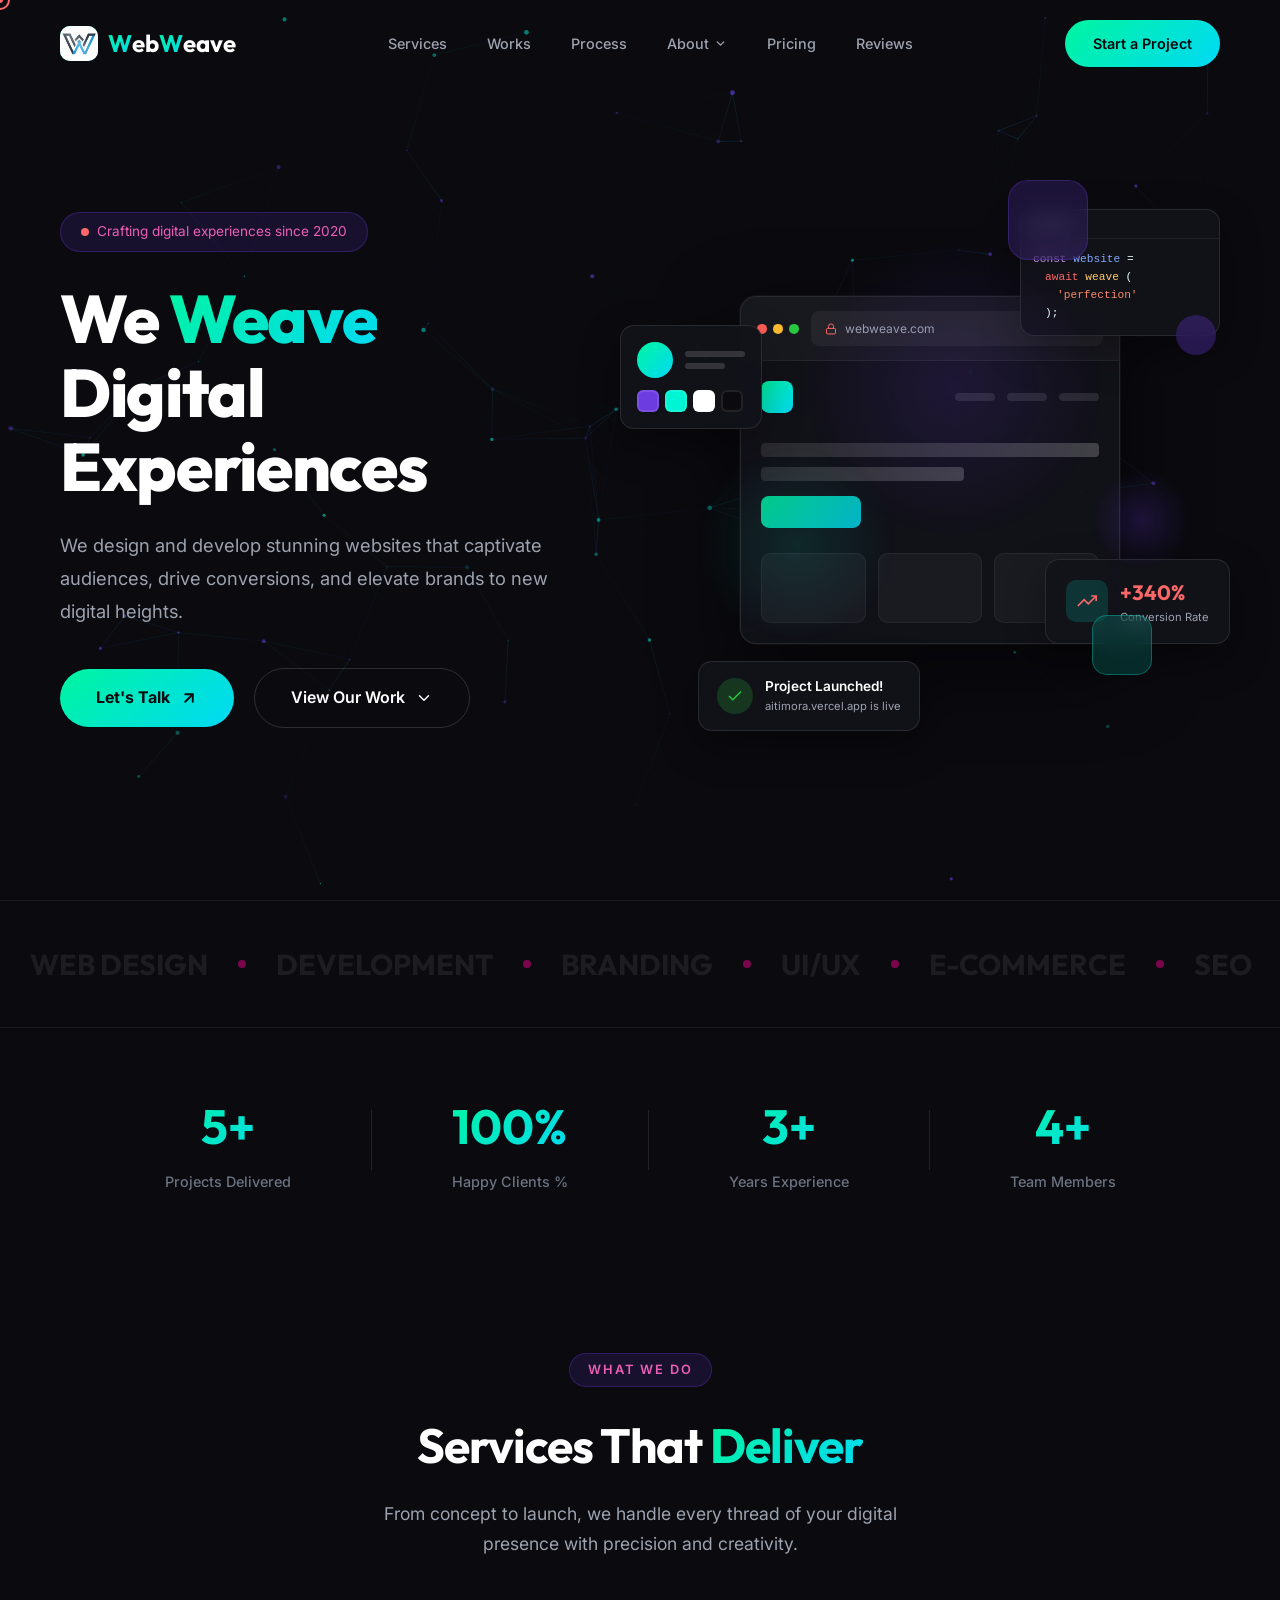
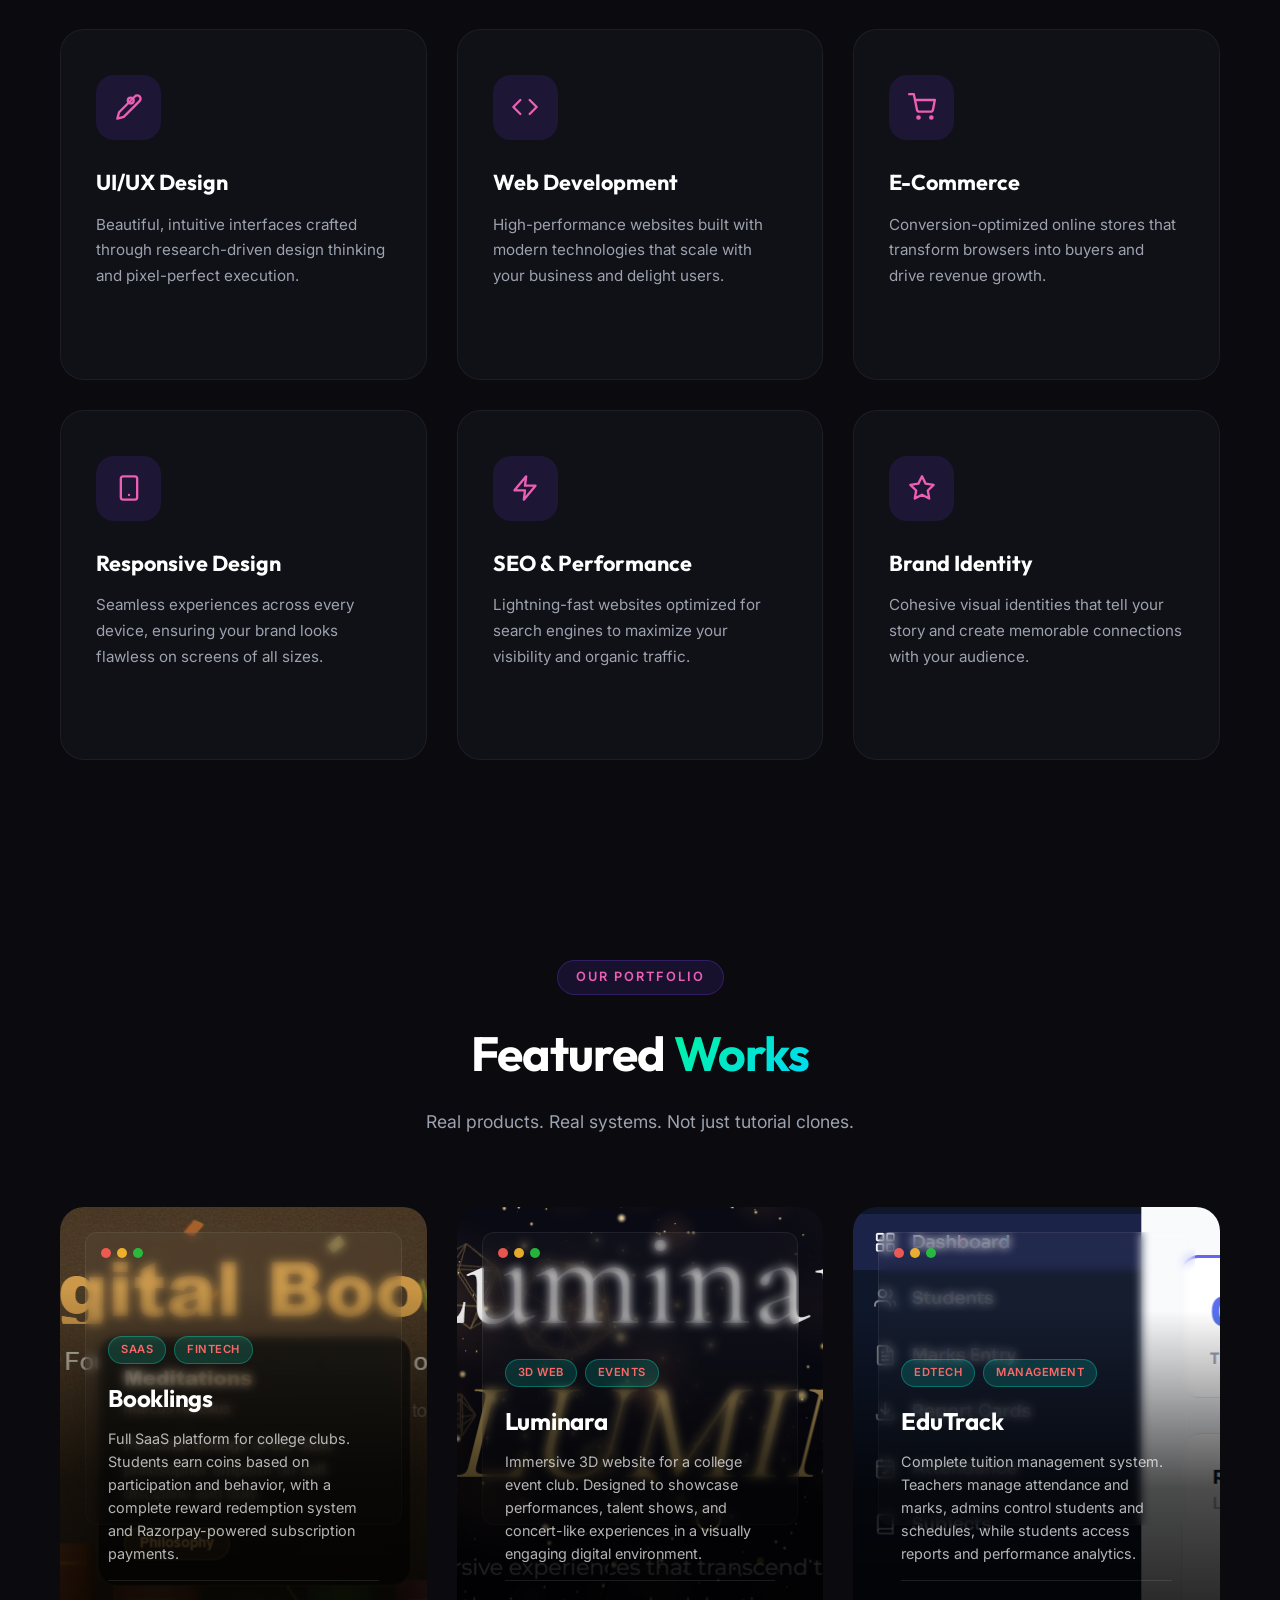
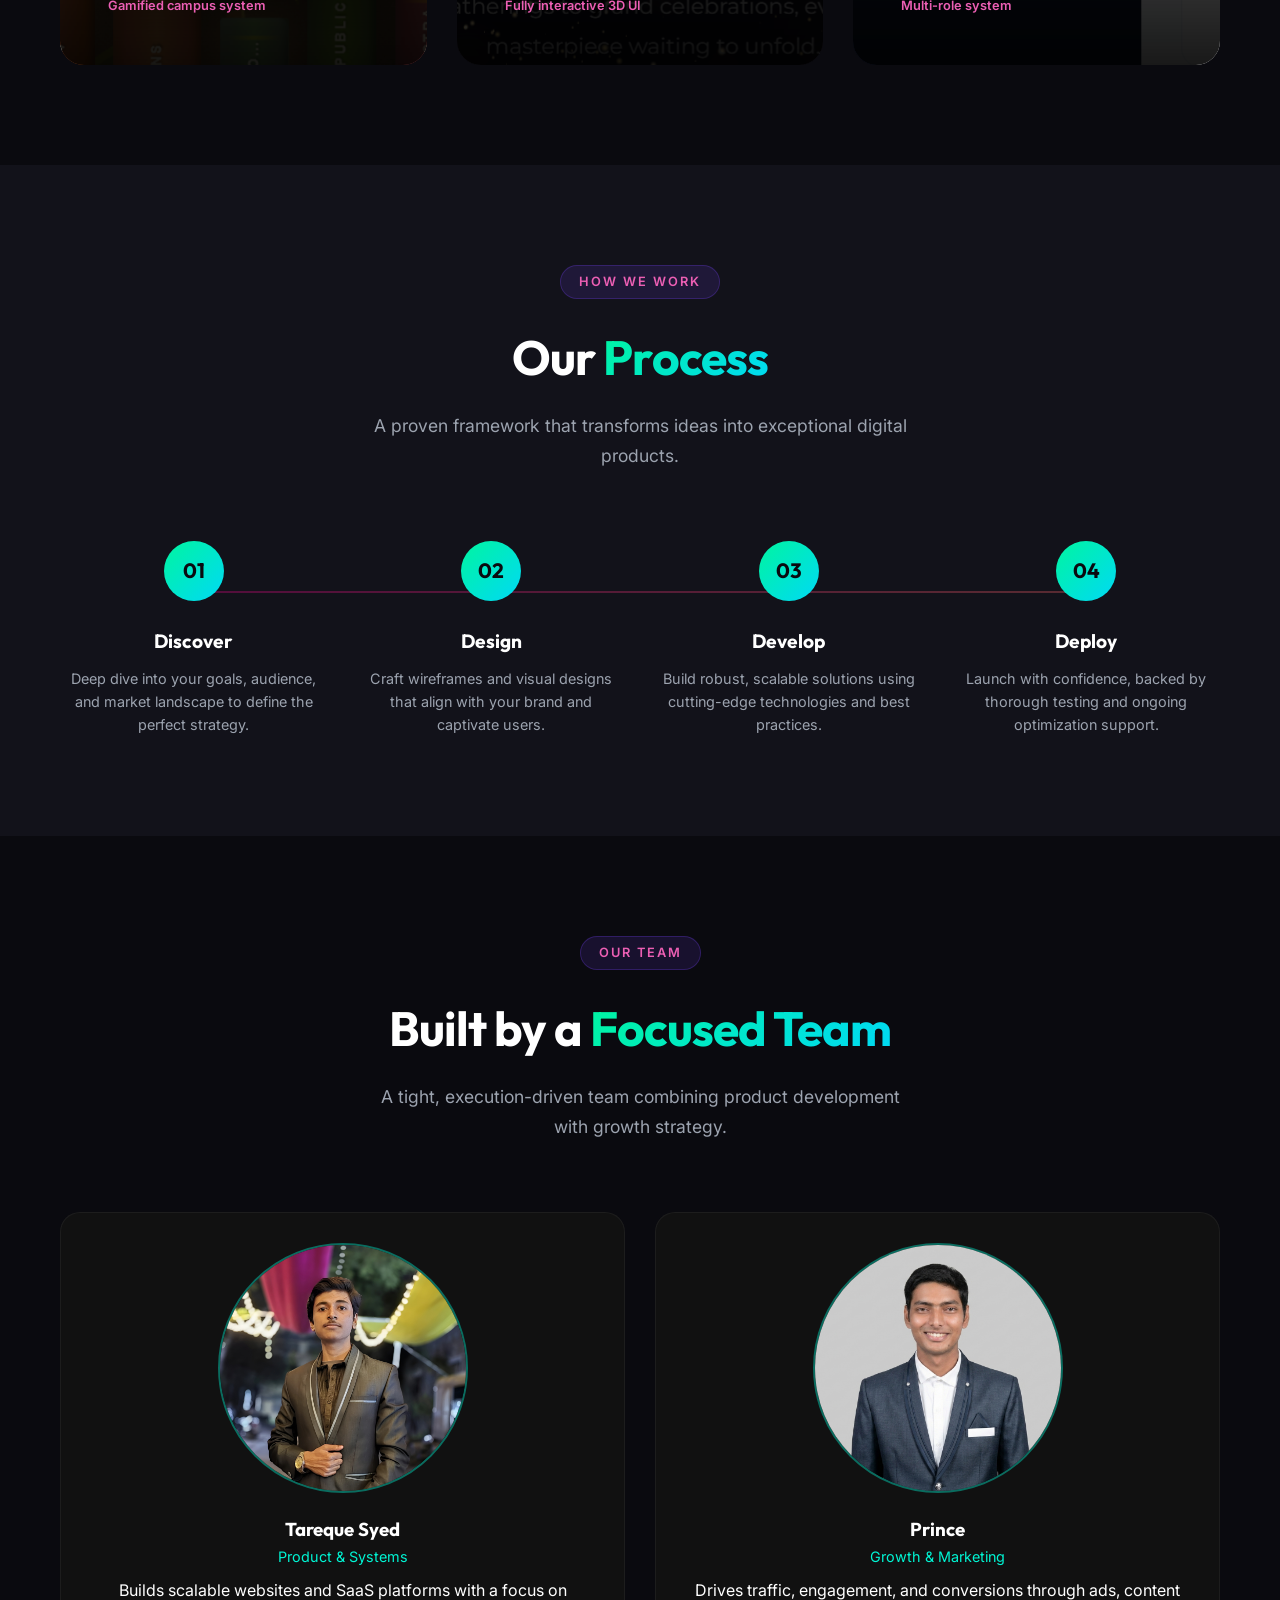
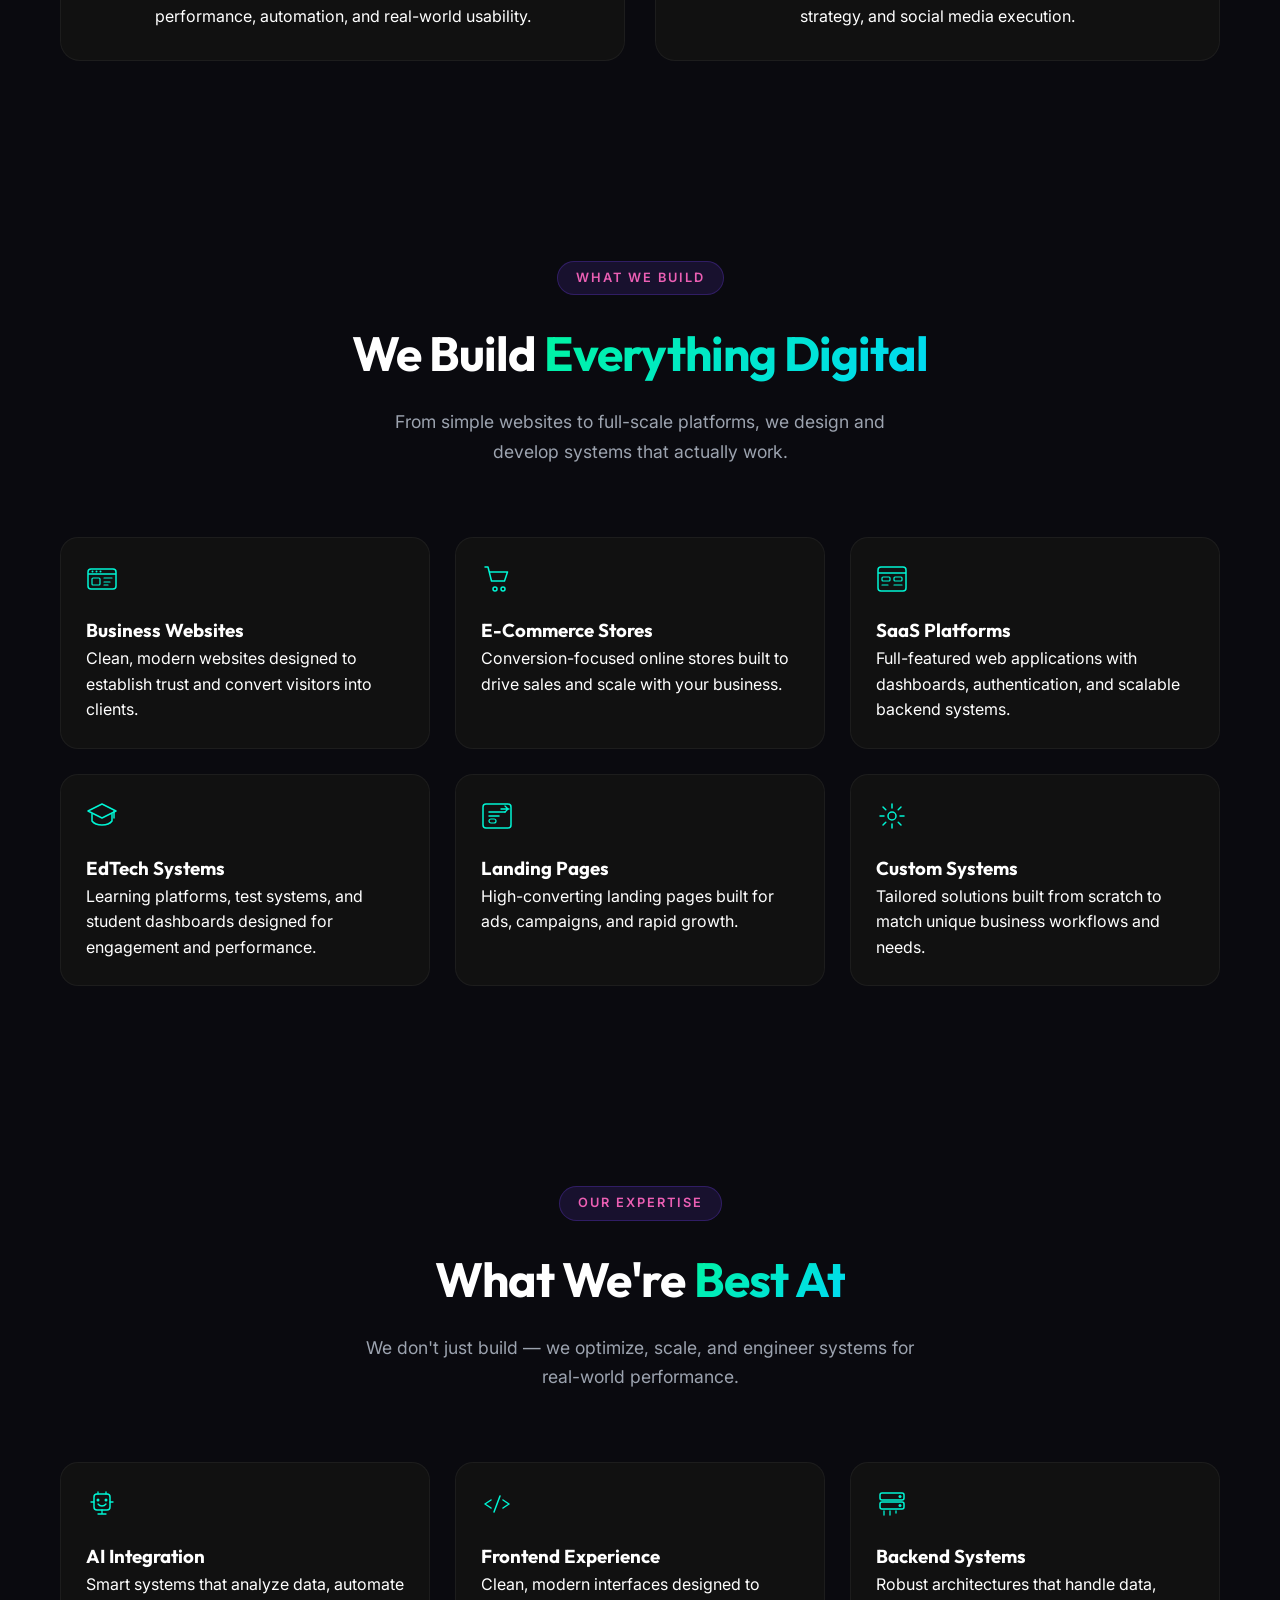
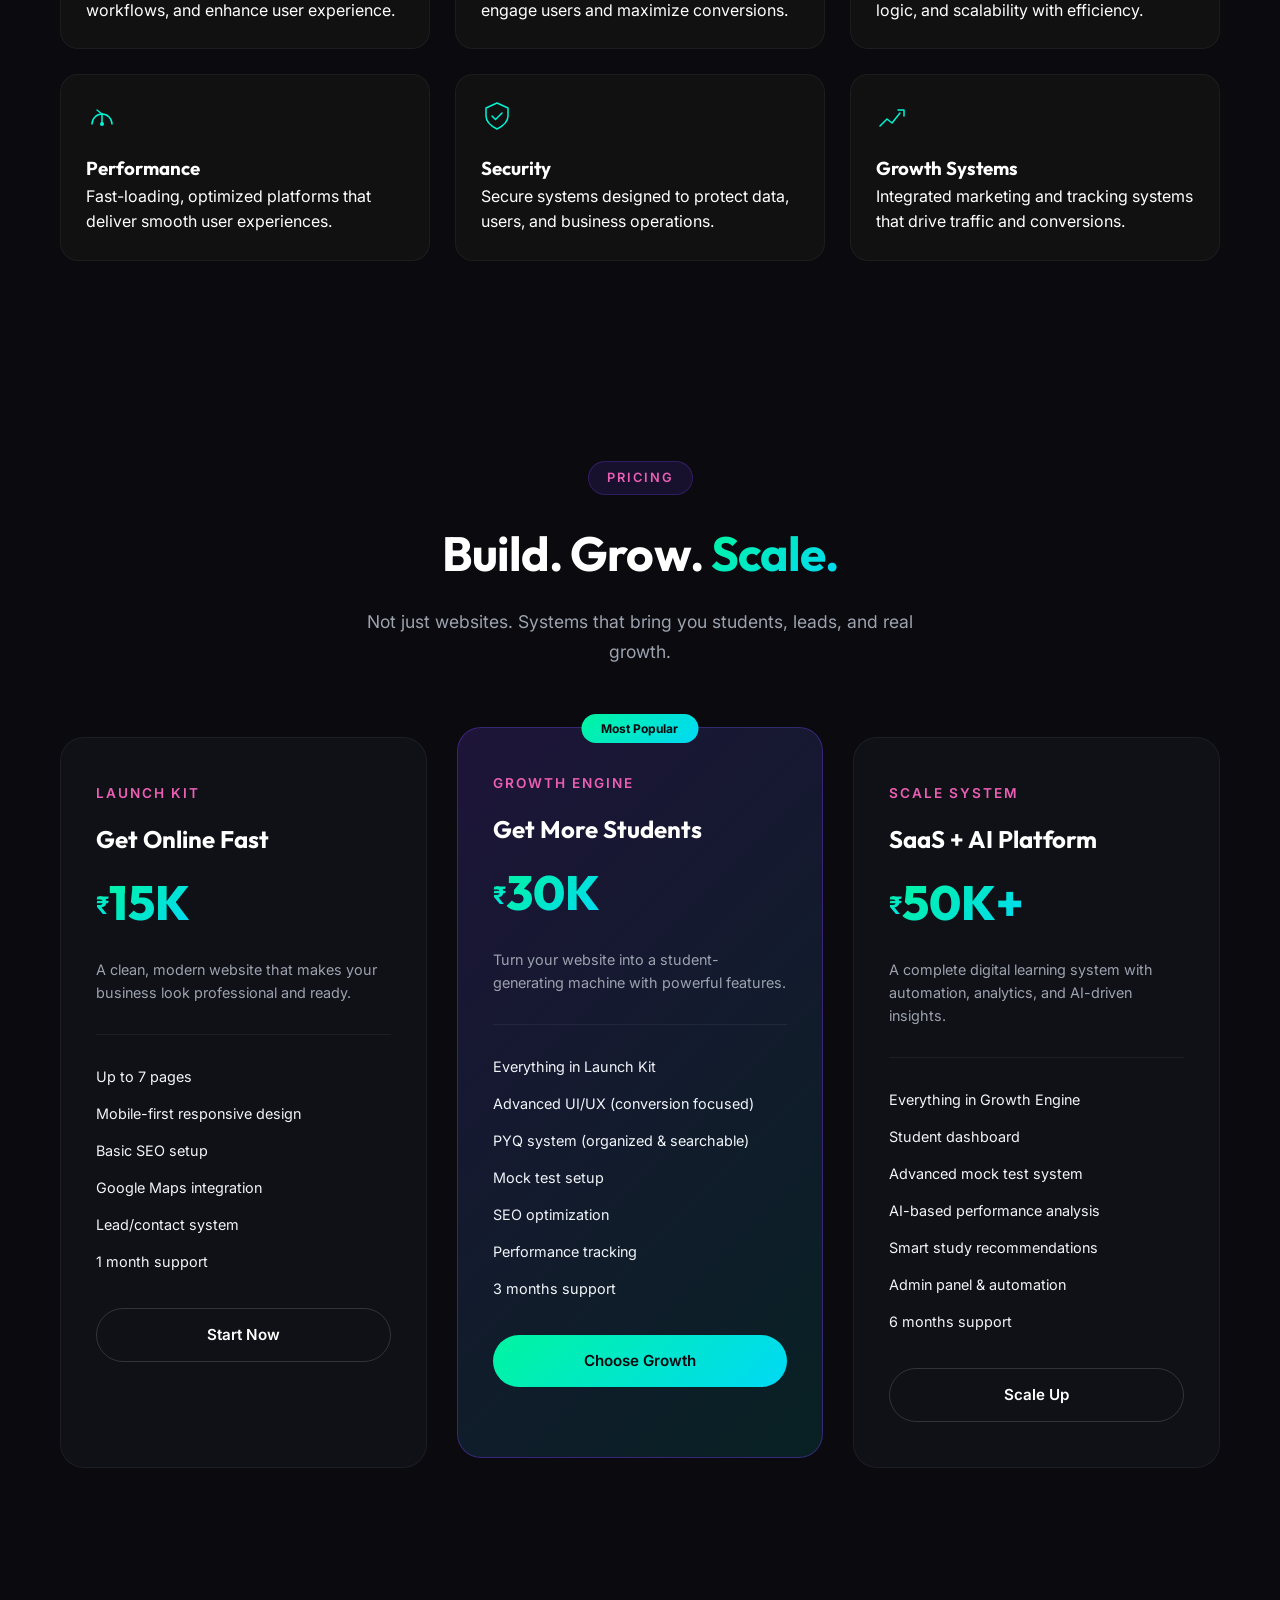
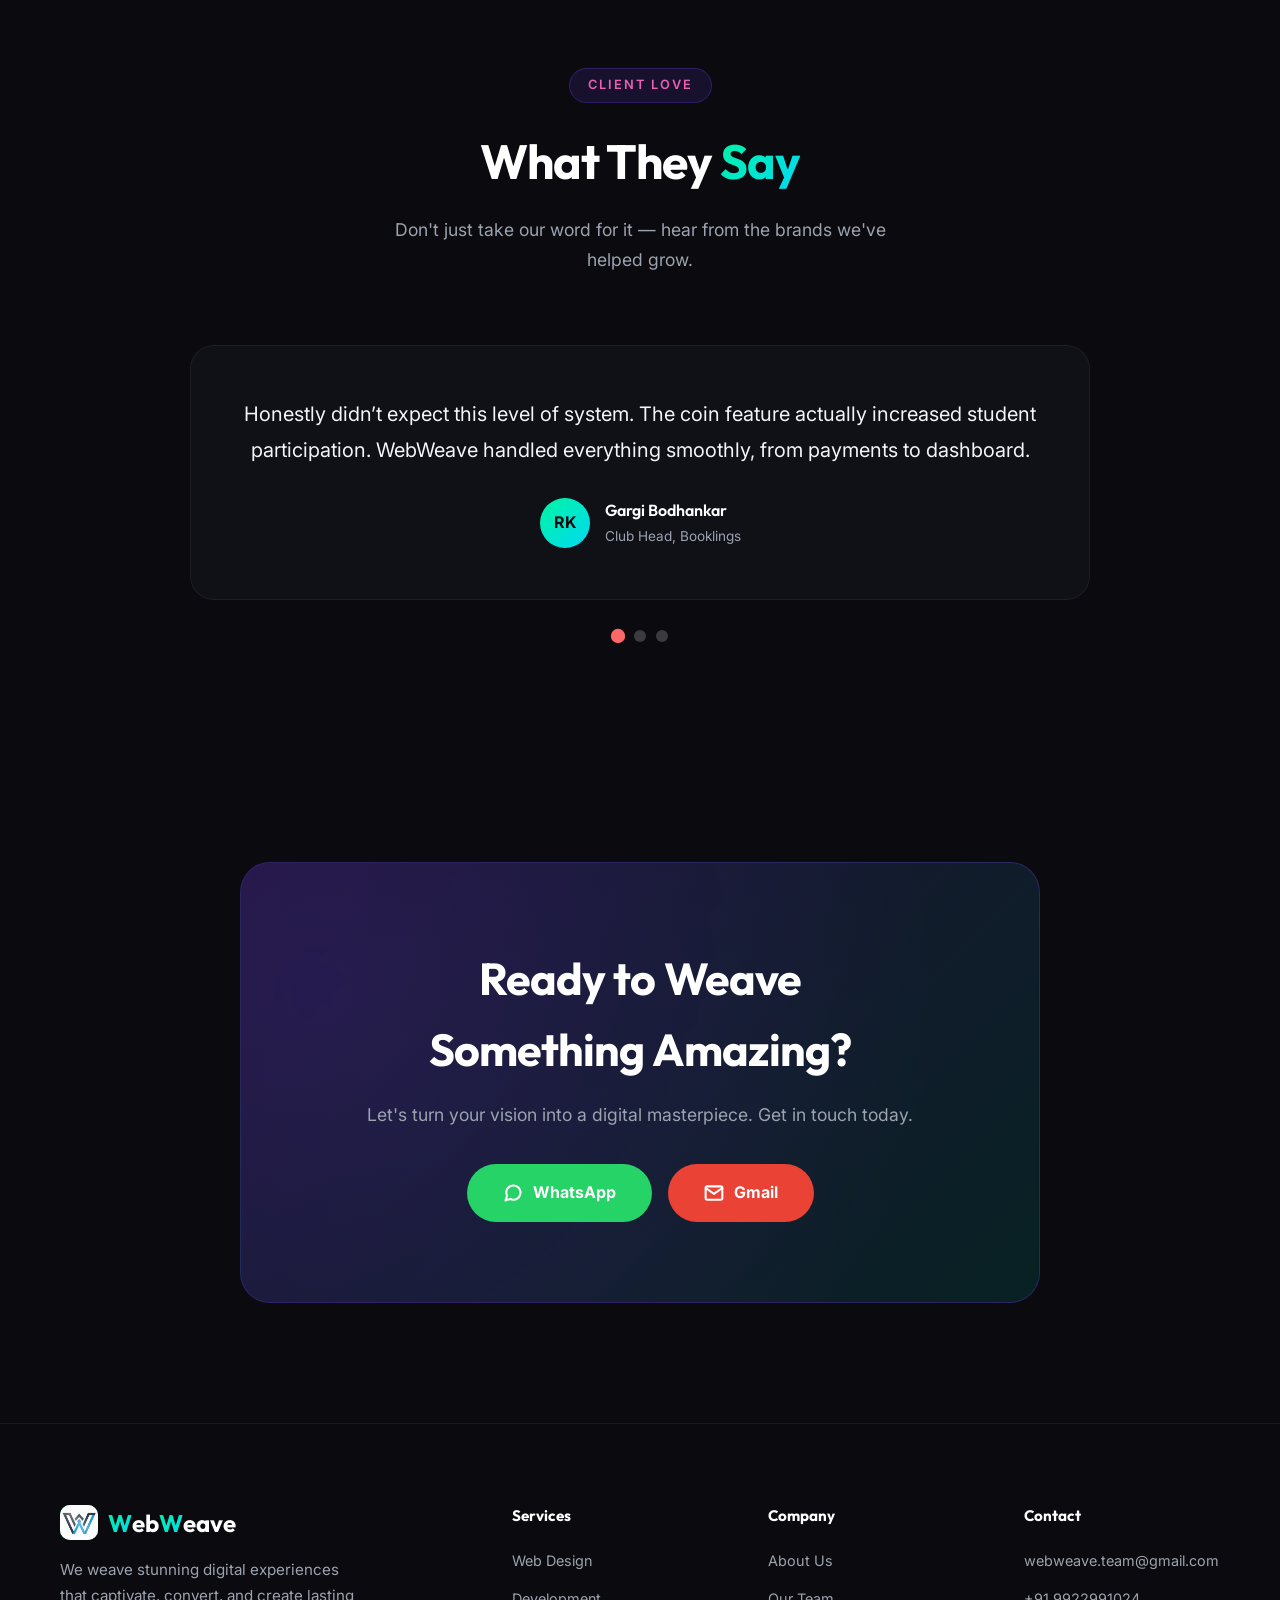
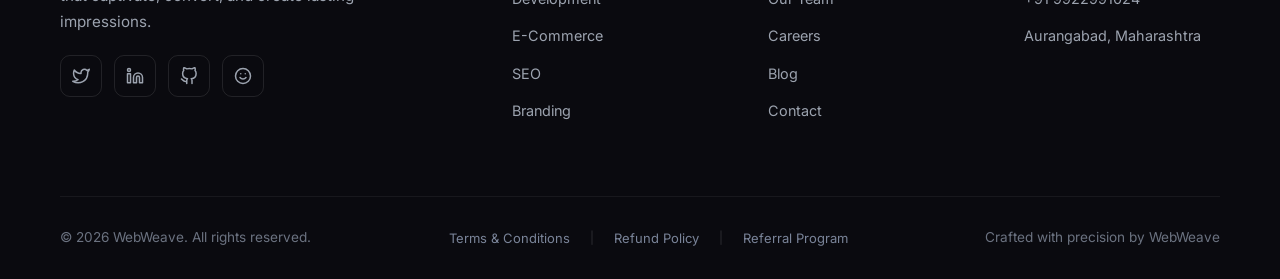
==== commit 0d5e1c32: "Update social links in index.html" ====
--- a/index.html
+++ b/index.html
@@ -953,7 +953,7 @@
                                 d="M23 3a10.9 10.9 0 0 1-3.14 1.53 4.48 4.48 0 0 0-7.86 3v1A10.66 10.66 0 0 1 3 4s-4 9 5 13a11.64 11.64 0 0 1-7 2c9 5 20 0 20-11.5a4.5 4.5 0 0 0-.08-.83A7.72 7.72 0 0 0 23 3z" />
                         </svg>
                     </a>
-                    <a href="#" class="social-link">
+                    <a href="https://www.linkedin.com/in/tarequesyed01/" class="social-link">
                         <svg viewBox="0 0 24 24" fill="none" stroke="currentColor" stroke-width="2"
                             stroke-linecap="round" stroke-linejoin="round">
                             <path d="M16 8a6 6 0 0 1 6 6v7h-4v-7a2 2 0 0 0-2-2 2 2 0 0 0-2 2v7h-4v-7a6 6 0 0 1 6-6z" />
@@ -961,7 +961,7 @@
                             <circle cx="4" cy="4" r="2" />
                         </svg>
                     </a>
-                    <a href="#" class="social-link">
+                    <a href="https://github.com/TarequeSyed" class="social-link">
                         <svg viewBox="0 0 24 24" fill="none" stroke="currentColor" stroke-width="2"
                             stroke-linecap="round" stroke-linejoin="round">
                             <path
--- a/style.css
+++ b/style.css
@@ -1811,6 +1811,7 @@
             color: var(--white);
             text-decoration: none;
             transition: color 0.3s ease;
+            line-height: 1.3;
         }
 
         .mobile-menu a:hover {
@@ -2246,3 +2247,96 @@
     font-size: 26px;
     margin-bottom: 10px;
 }
+
+/* Dropdown */
+.nav-dropdown {
+    position: relative;
+}
+
+.dropdown-toggle {
+    display: flex;
+    align-items: center;
+    gap: 5px;
+    cursor: pointer;
+}
+
+.dropdown-toggle .chevron {
+    width: 13px;
+    height: 13px;
+    transition: transform 0.3s ease;
+}
+
+.nav-dropdown:hover .chevron {
+    transform: rotate(180deg);
+}
+
+.dropdown-menu {
+    position: absolute;
+    top: calc(100% + 12px);
+    left: 50%;
+    transform: translateX(-50%) translateY(6px);
+    background: rgba(10, 10, 20, 0.92);
+    backdrop-filter: blur(16px);
+    border: 1px solid rgba(255, 255, 255, 0.08);
+    border-radius: 12px;
+    padding: 8px;
+    min-width: 175px;
+    list-style: none;
+    opacity: 0;
+    pointer-events: none;
+    transition: opacity 0.25s ease, transform 0.25s ease;
+    transition-delay: 0s;
+    z-index: 1000;
+}
+/* Invisible bridge fills the gap between nav item and dropdown */
+.nav-dropdown::after {
+    content: '';
+    position: absolute;
+    top: 100%;
+    left: 0;
+    width: 100%;
+    height: 14px; /* matches the gap (top: calc(100% + 12px)) */
+}
+/* Small triangle pointer */
+.dropdown-menu::before {
+    content: '';
+    position: absolute;
+    top: -6px;
+    left: 50%;
+    transform: translateX(-50%);
+    width: 10px;
+    height: 6px;
+    background: rgba(10, 10, 20, 0.92);
+    clip-path: polygon(50% 0%, 0% 100%, 100% 100%);
+}
+
+.nav-dropdown:hover .dropdown-menu {
+    opacity: 1;
+    pointer-events: all;
+    transform: translateX(-50%) translateY(0);
+    transition-delay: 0s;
+}
+
+.dropdown-menu li a {
+    display: block;
+    padding: 9px 14px;
+    border-radius: 8px;
+    font-size: 14px;
+    color: rgba(255, 255, 255, 0.75);
+    transition: background 0.2s, color 0.2s;
+    white-space: nowrap;
+}
+
+.dropdown-menu li a:hover {
+    background: rgba(0, 245, 212, 0.08);
+    color: #00F5D4;
+}
+
+/* Once on the dropdown, keep it open */
+.nav-dropdown:hover .dropdown-menu,
+.dropdown-menu:hover {
+    opacity: 1;
+    pointer-events: all;
+    transform: translateX(-50%) translateY(0);
+    transition-delay: 0s;
+}
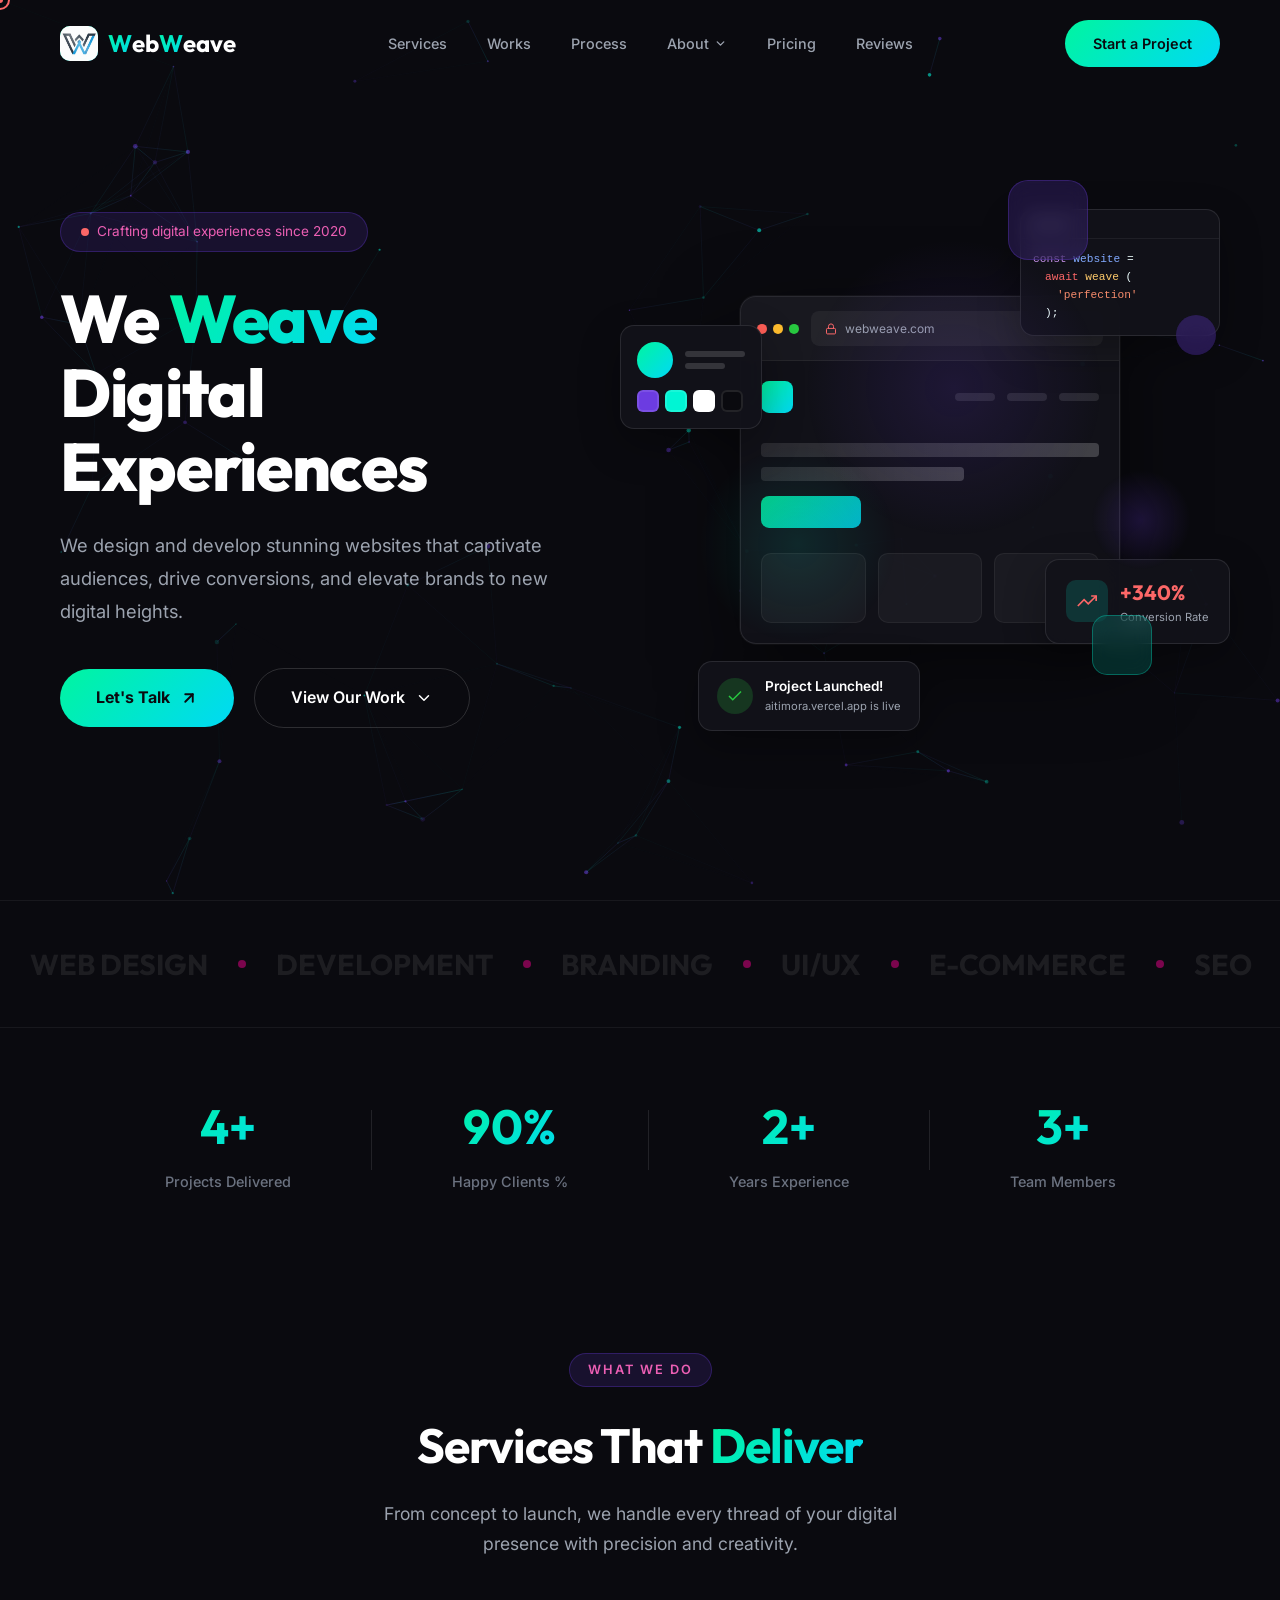
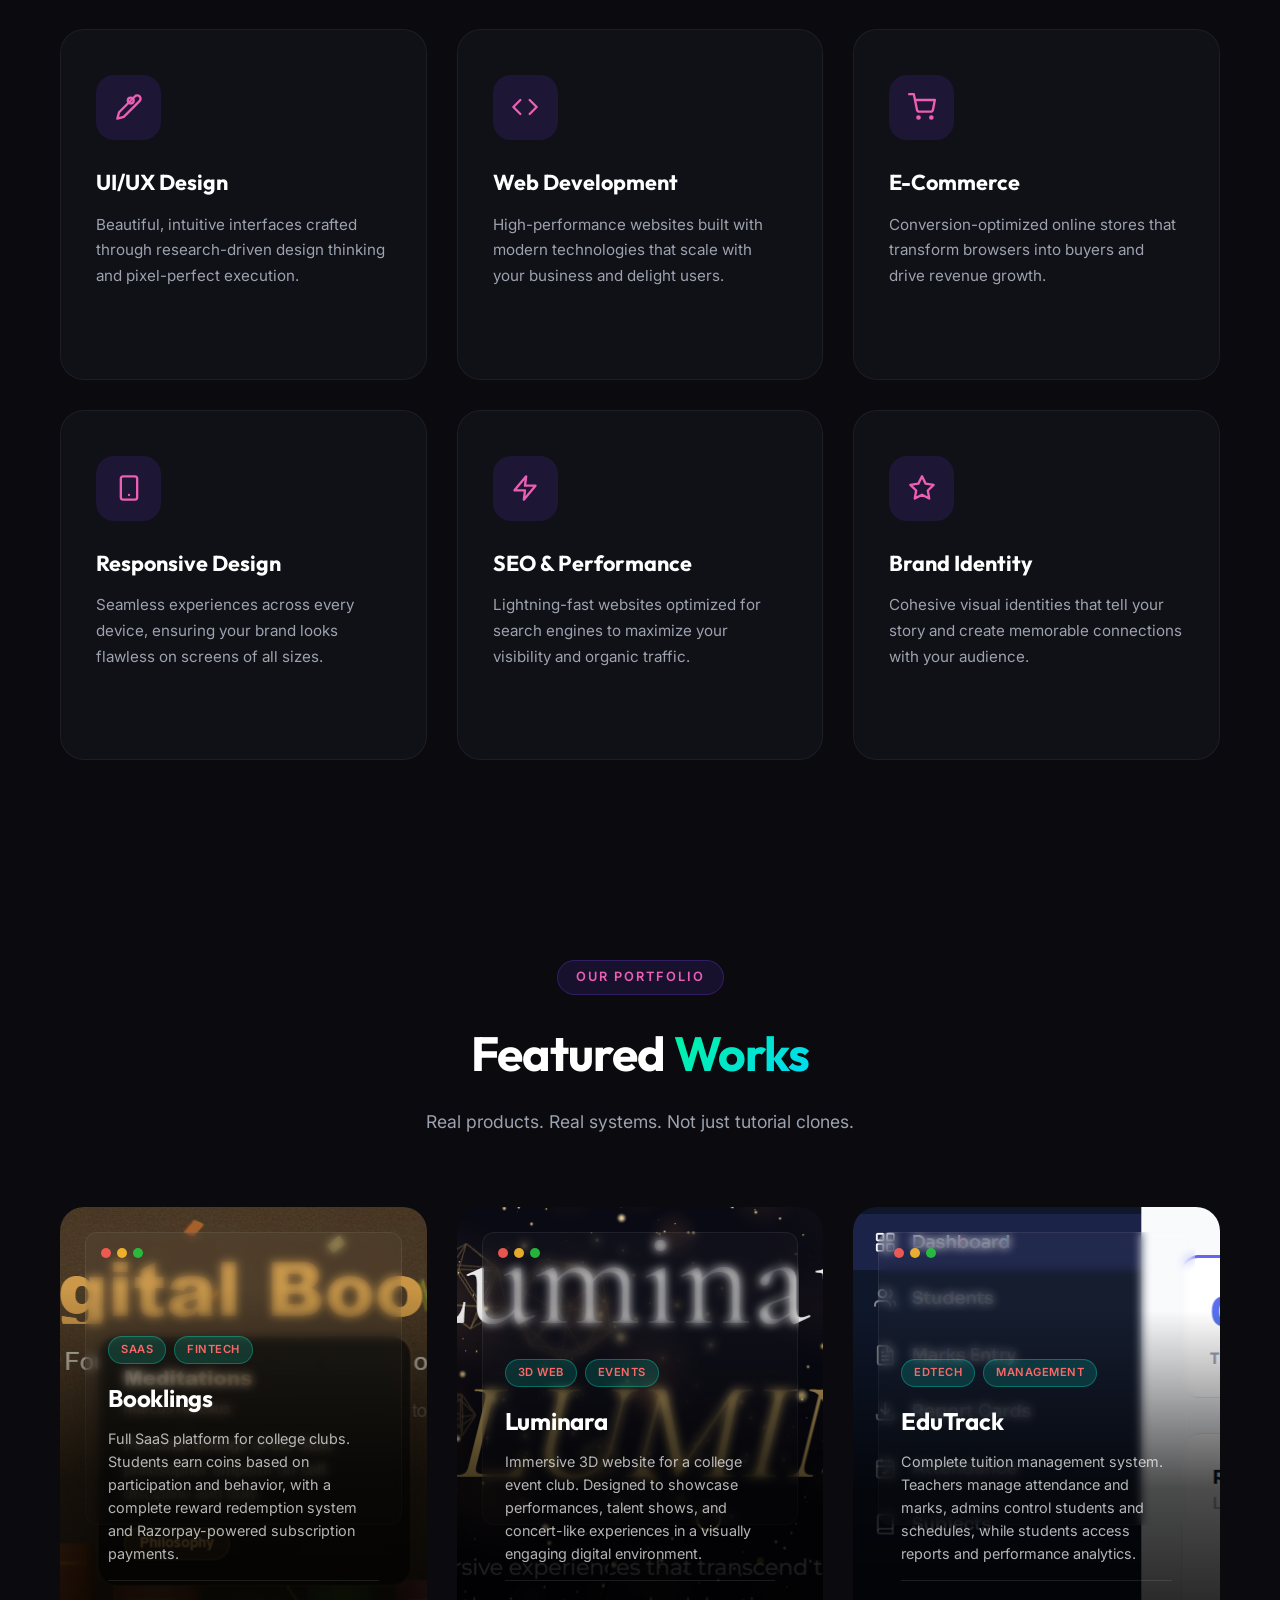
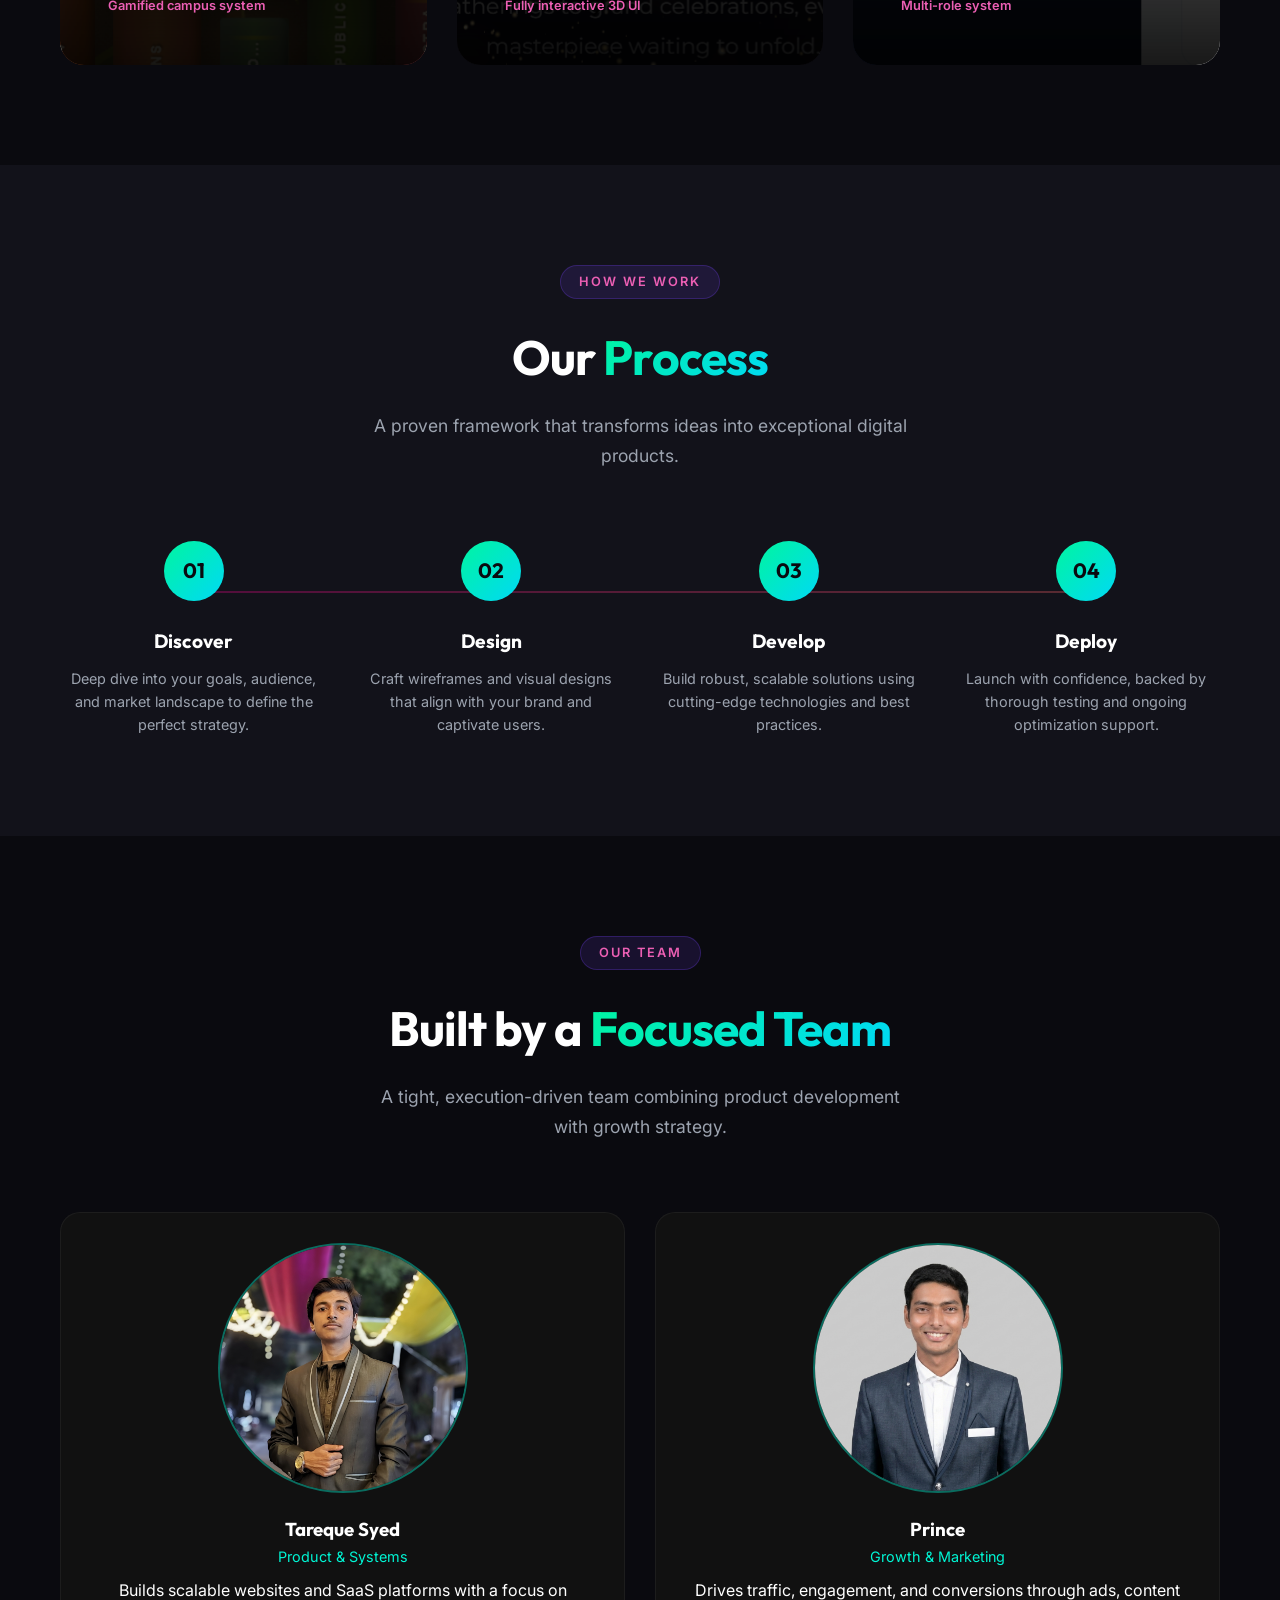
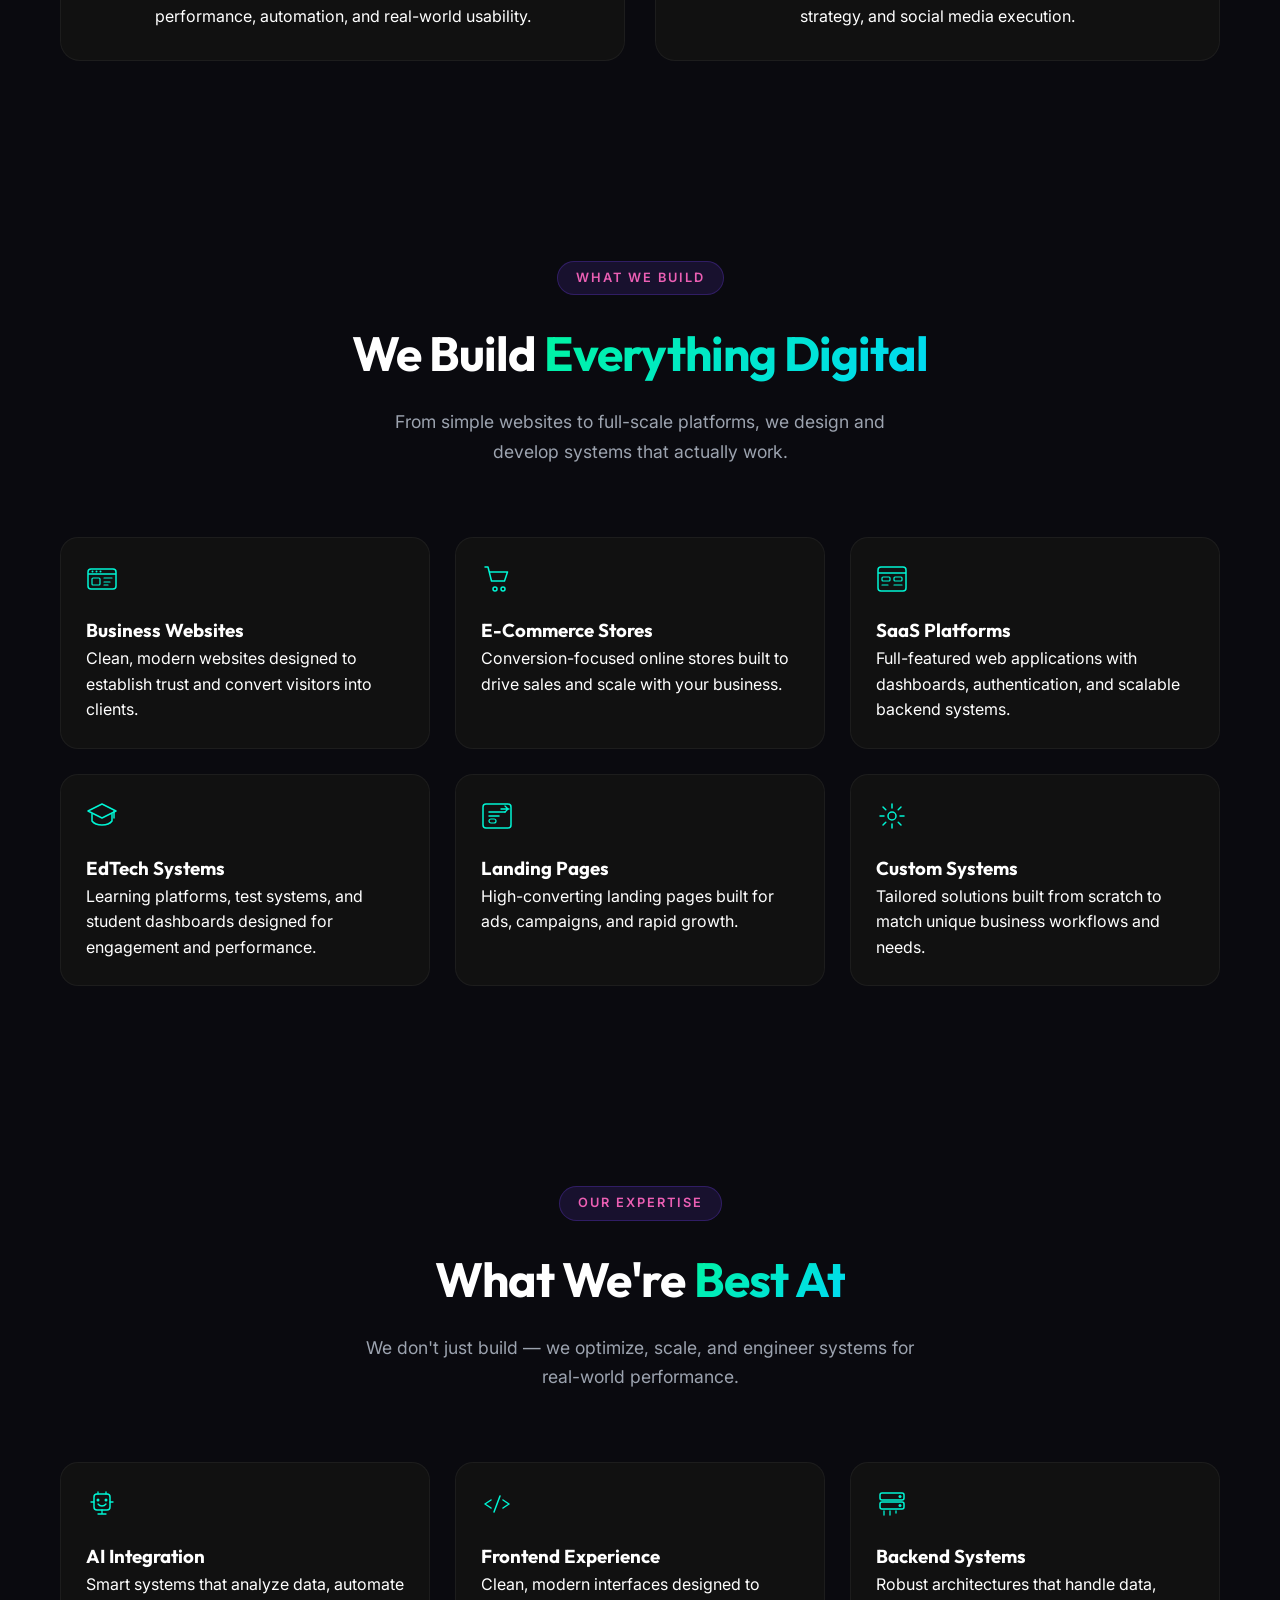
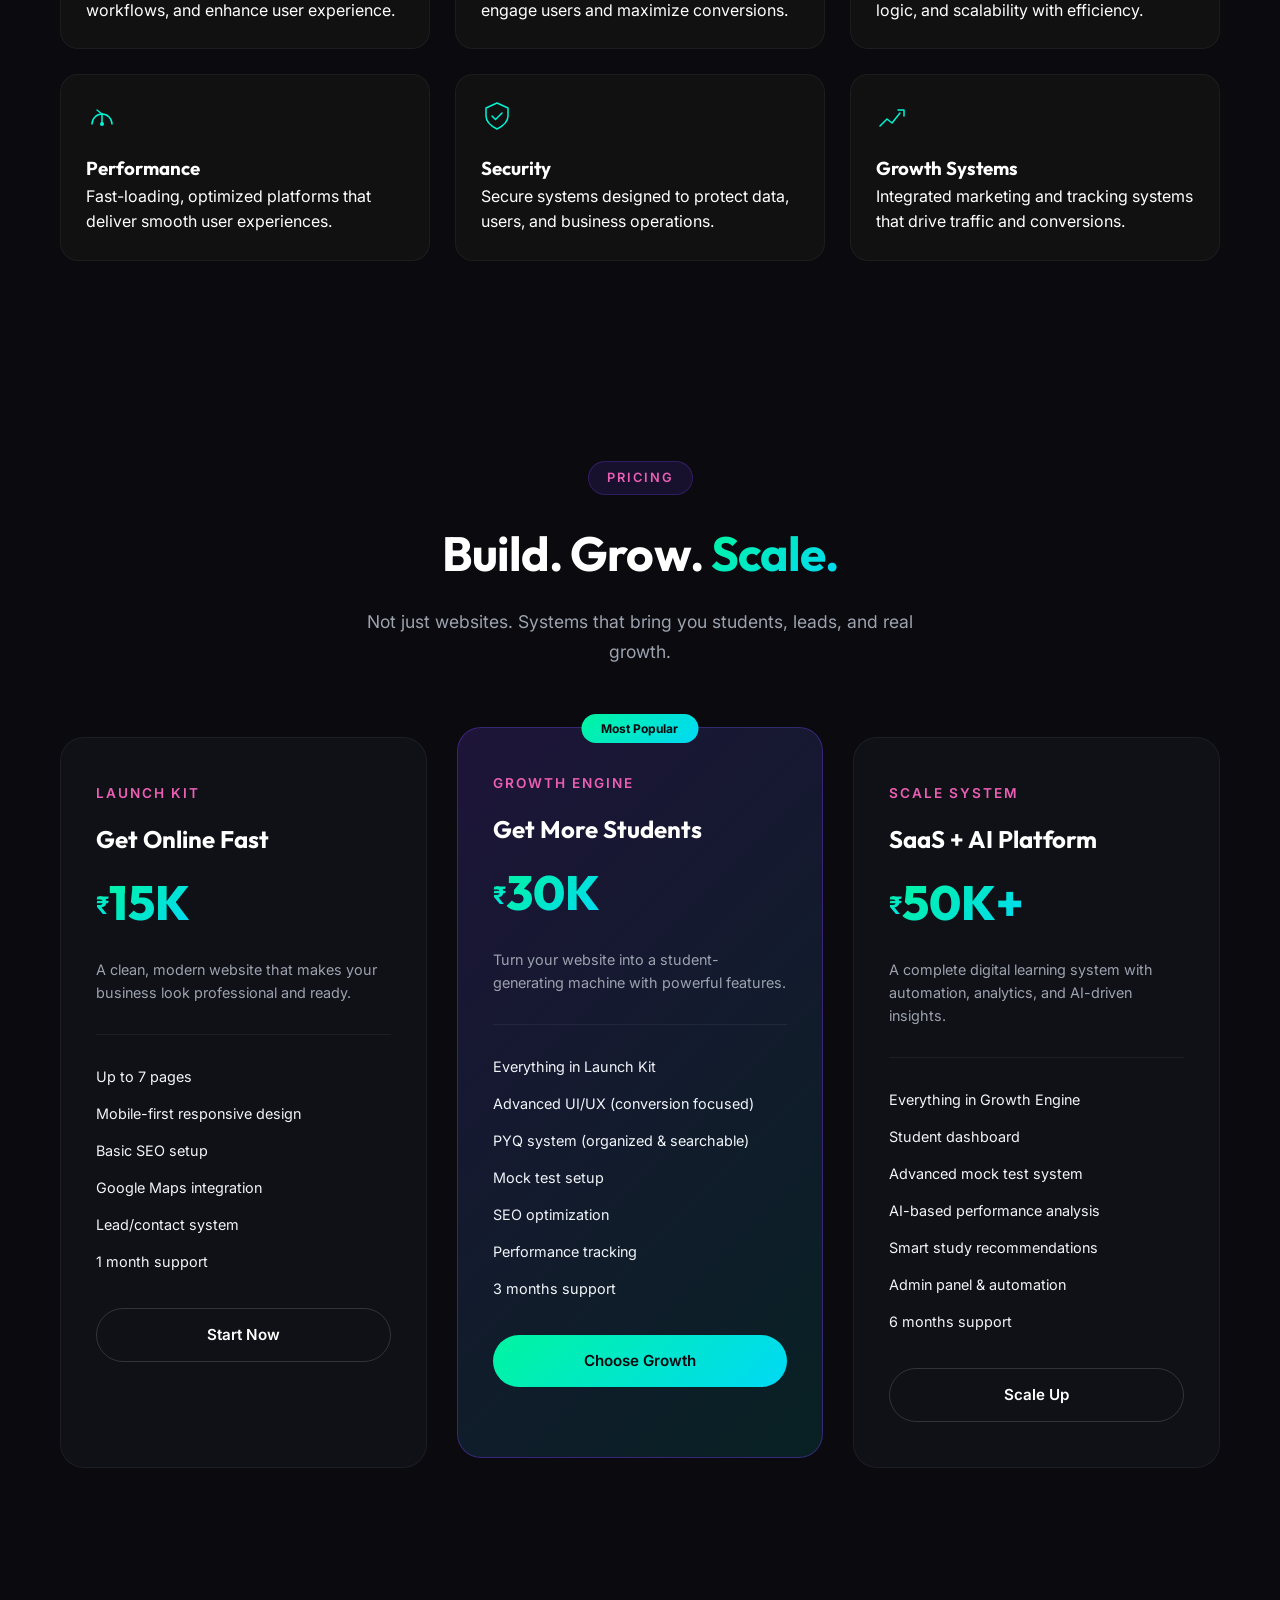
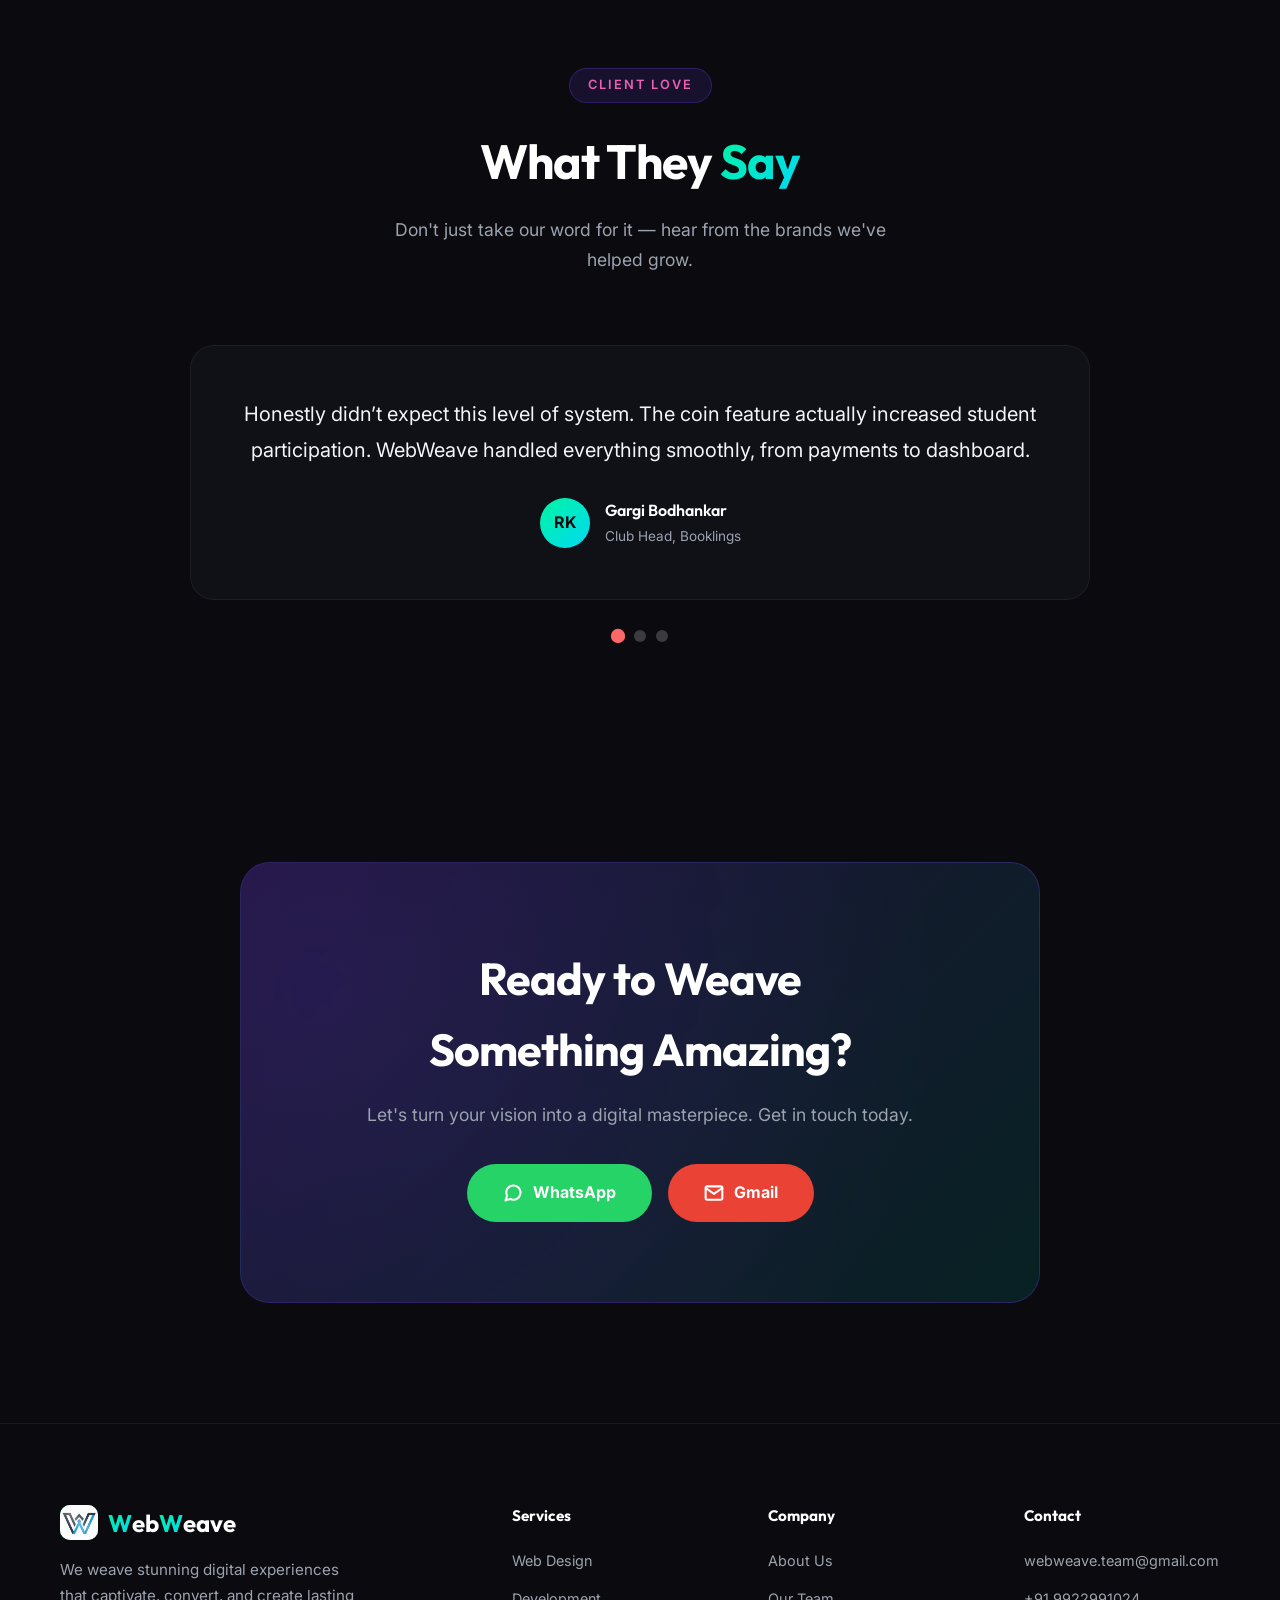
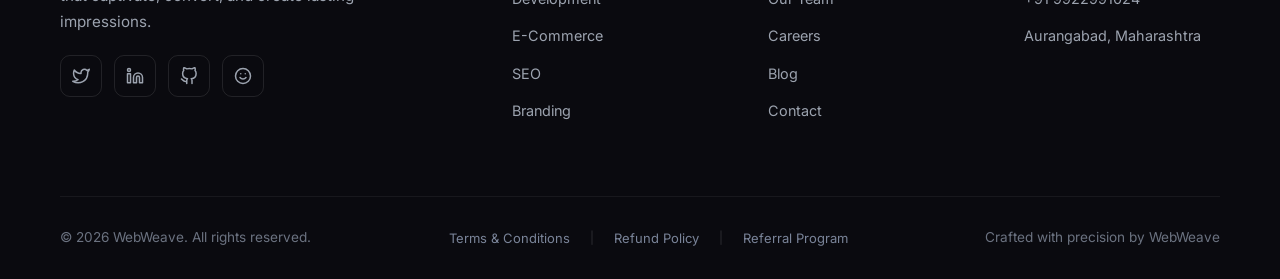
==== commit 8619271a: "Update index.html" ====
--- a/index.html
+++ b/index.html
@@ -953,7 +953,7 @@
                                 d="M23 3a10.9 10.9 0 0 1-3.14 1.53 4.48 4.48 0 0 0-7.86 3v1A10.66 10.66 0 0 1 3 4s-4 9 5 13a11.64 11.64 0 0 1-7 2c9 5 20 0 20-11.5a4.5 4.5 0 0 0-.08-.83A7.72 7.72 0 0 0 23 3z" />
                         </svg>
                     </a>
-                    <a href="https://www.linkedin.com/in/tarequesyed01/" class="social-link">
+                    <a href="https://www.linkedin.com/in/tarequesyed01/" target="_blank" class="social-link">
                         <svg viewBox="0 0 24 24" fill="none" stroke="currentColor" stroke-width="2"
                             stroke-linecap="round" stroke-linejoin="round">
                             <path d="M16 8a6 6 0 0 1 6 6v7h-4v-7a2 2 0 0 0-2-2 2 2 0 0 0-2 2v7h-4v-7a6 6 0 0 1 6-6z" />
@@ -961,7 +961,7 @@
                             <circle cx="4" cy="4" r="2" />
                         </svg>
                     </a>
-                    <a href="https://github.com/TarequeSyed" class="social-link">
+                    <a href="https://github.com/TarequeSyed" target="_blank" class="social-link">
                         <svg viewBox="0 0 24 24" fill="none" stroke="currentColor" stroke-width="2"
                             stroke-linecap="round" stroke-linejoin="round">
                             <path
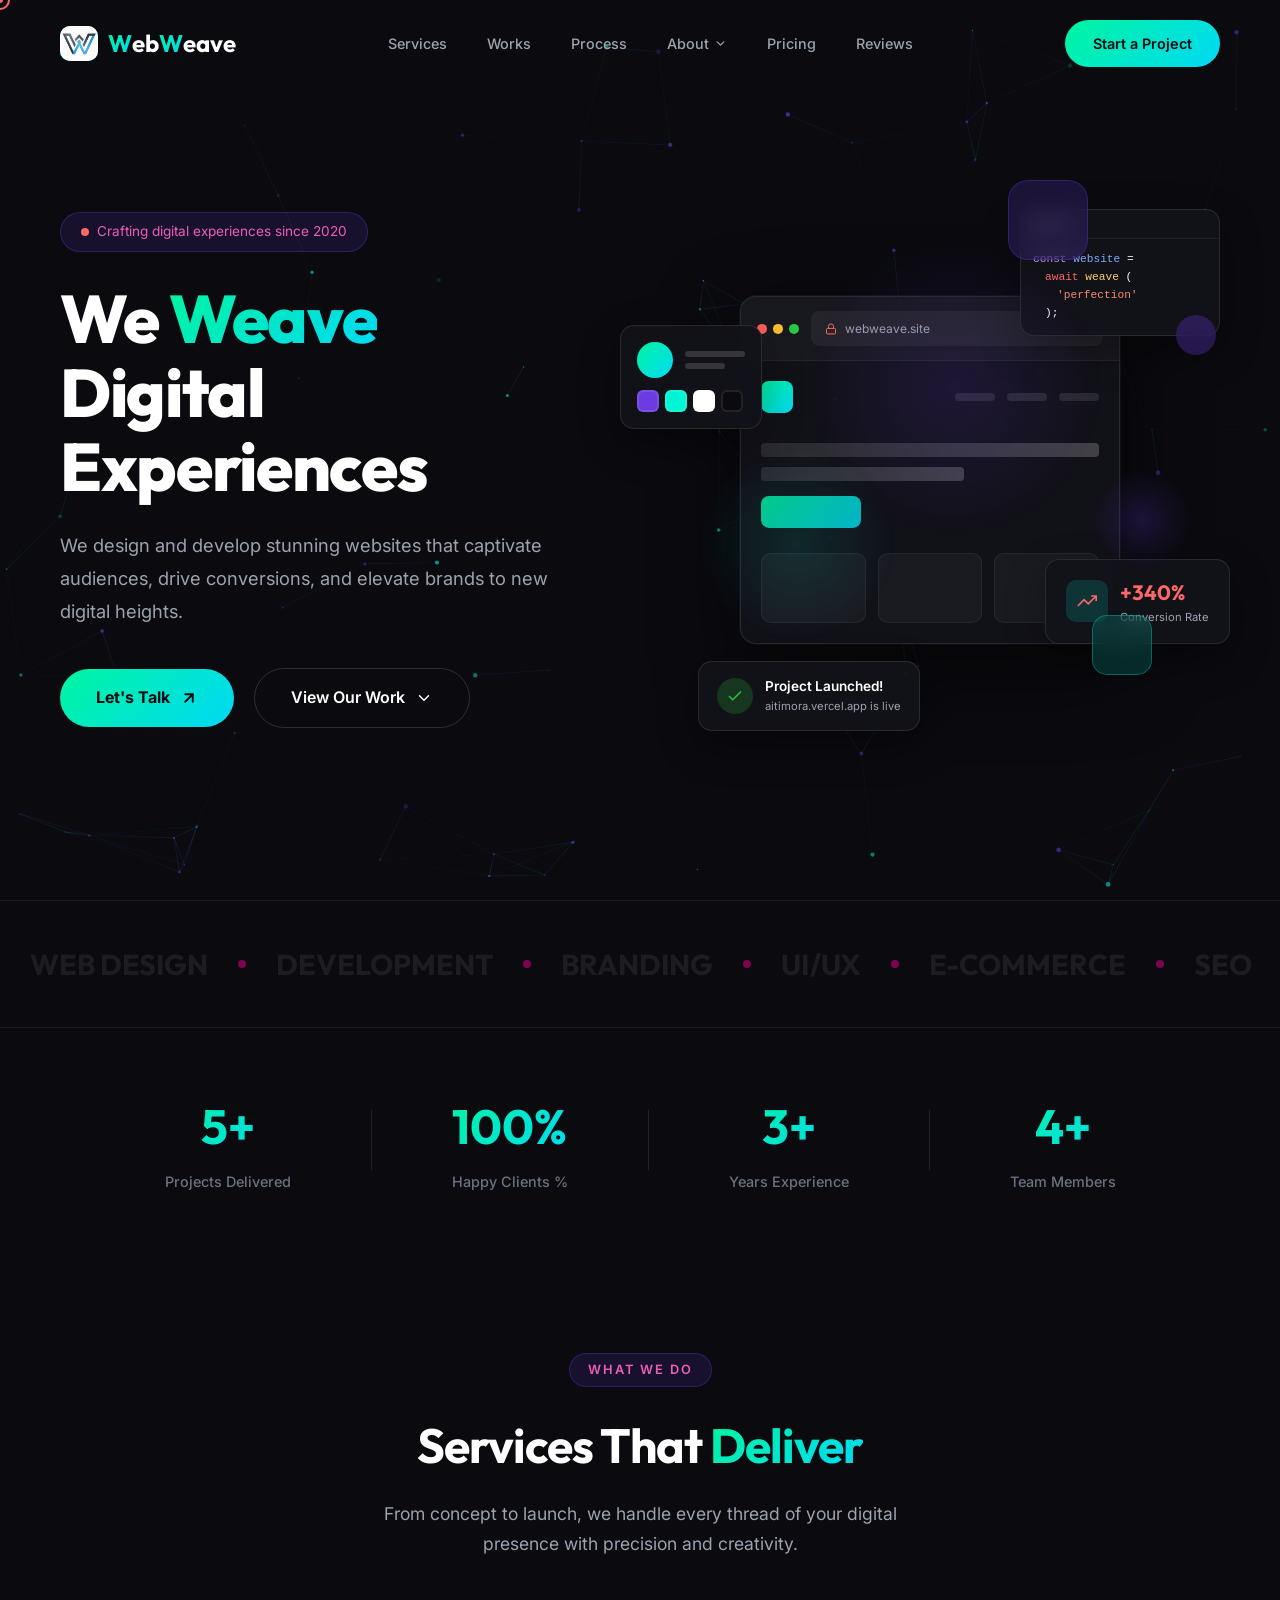
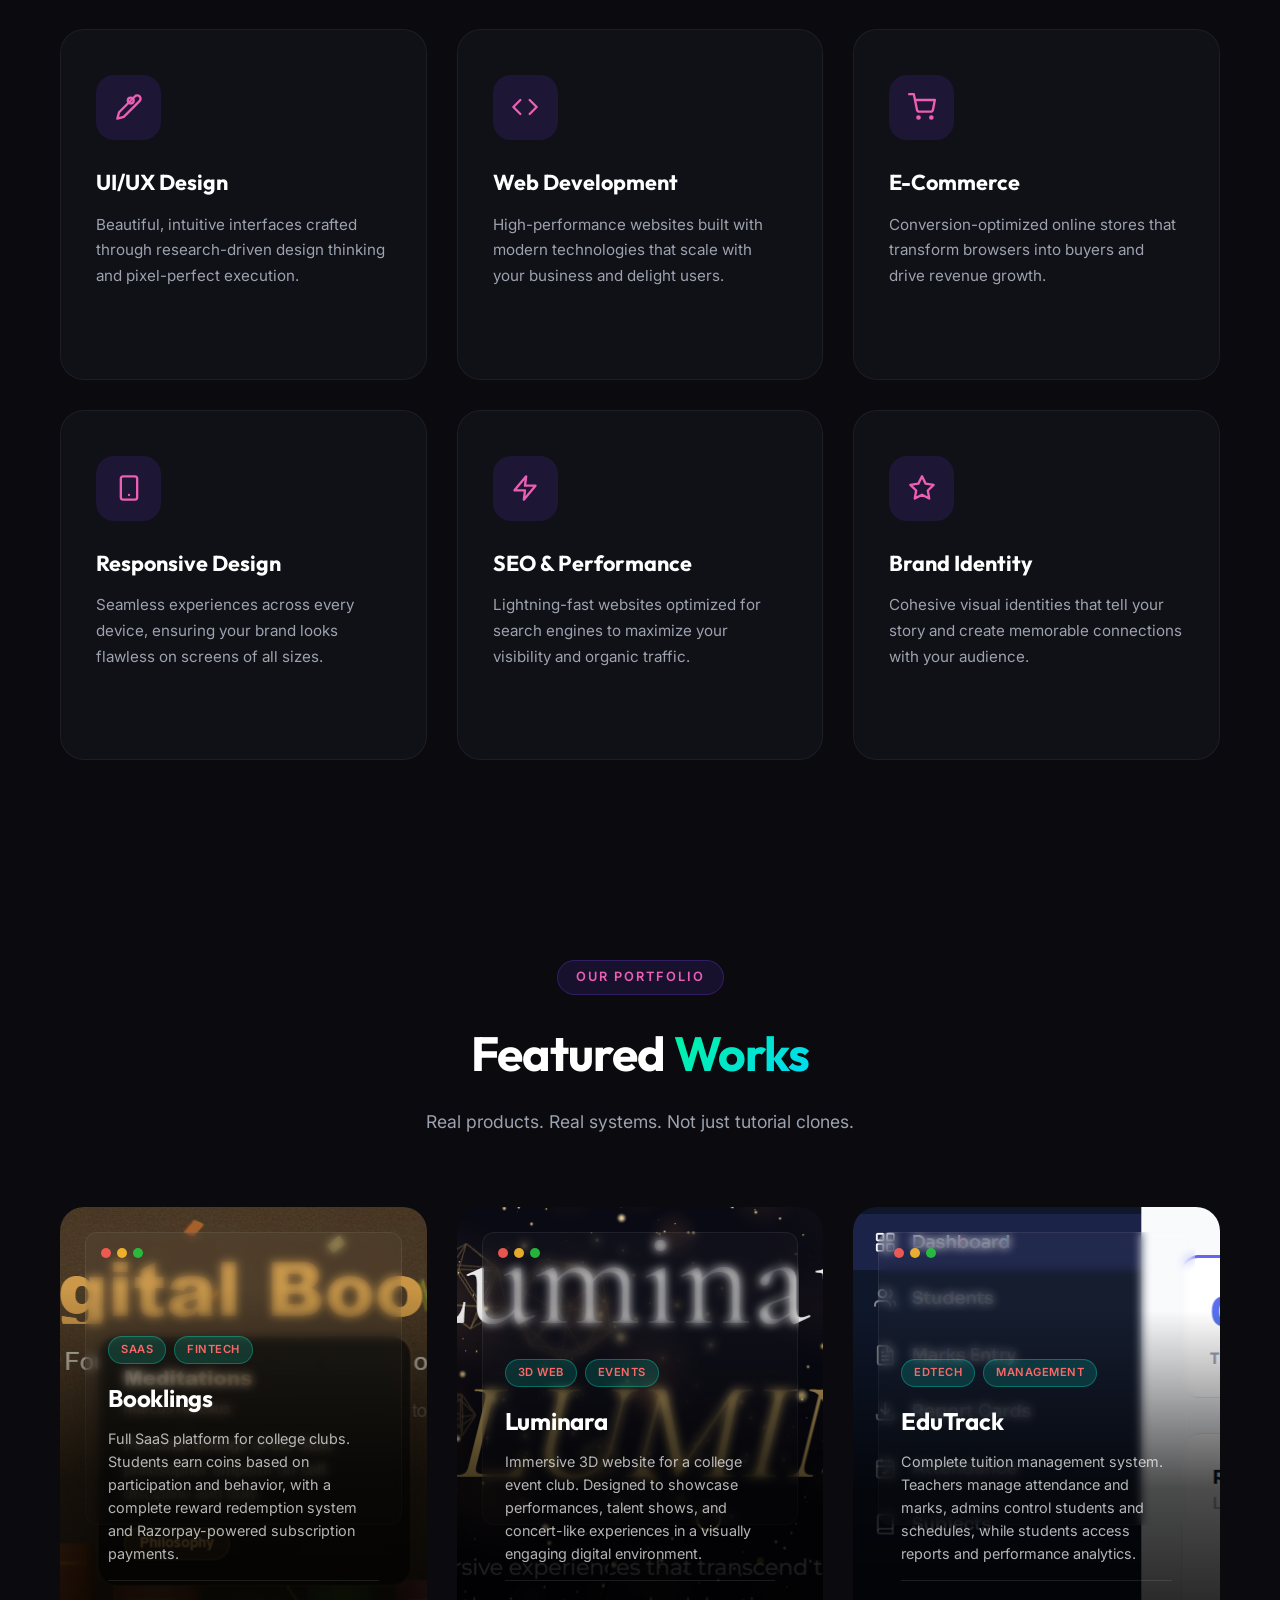
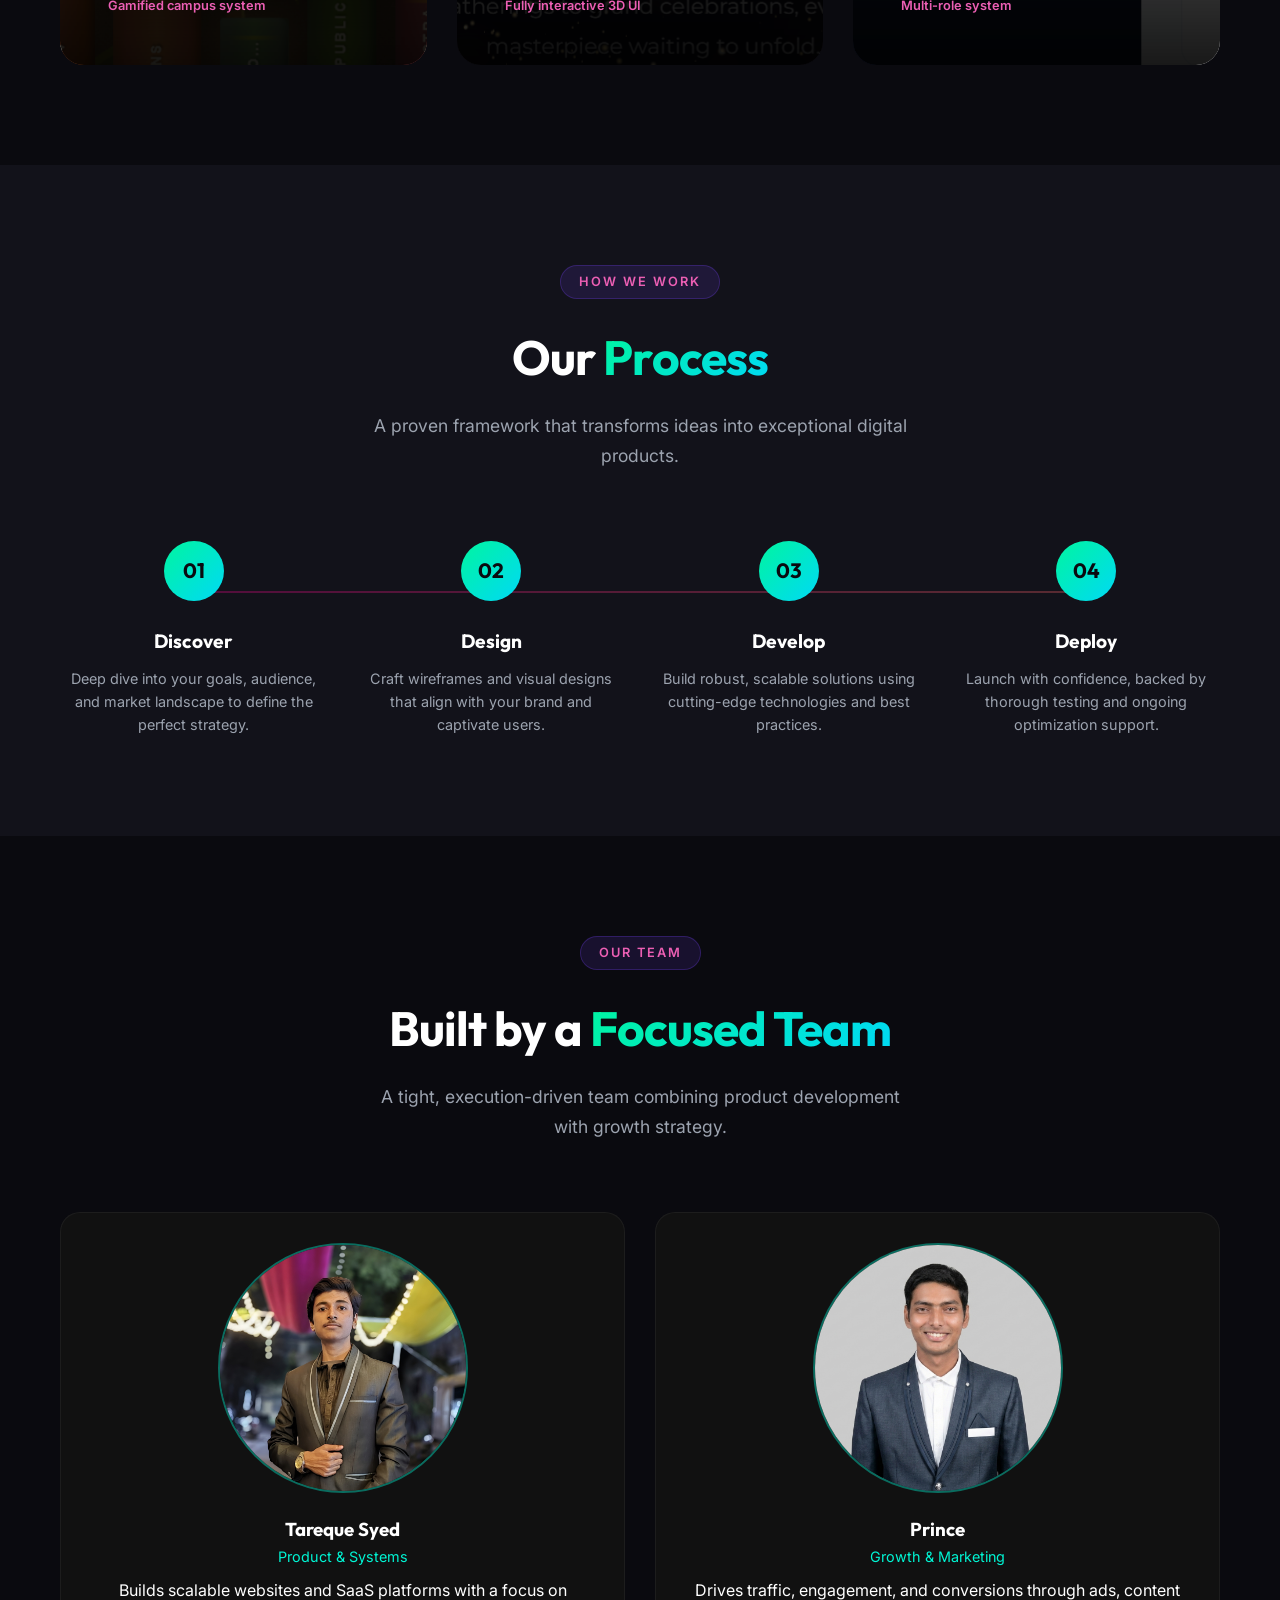
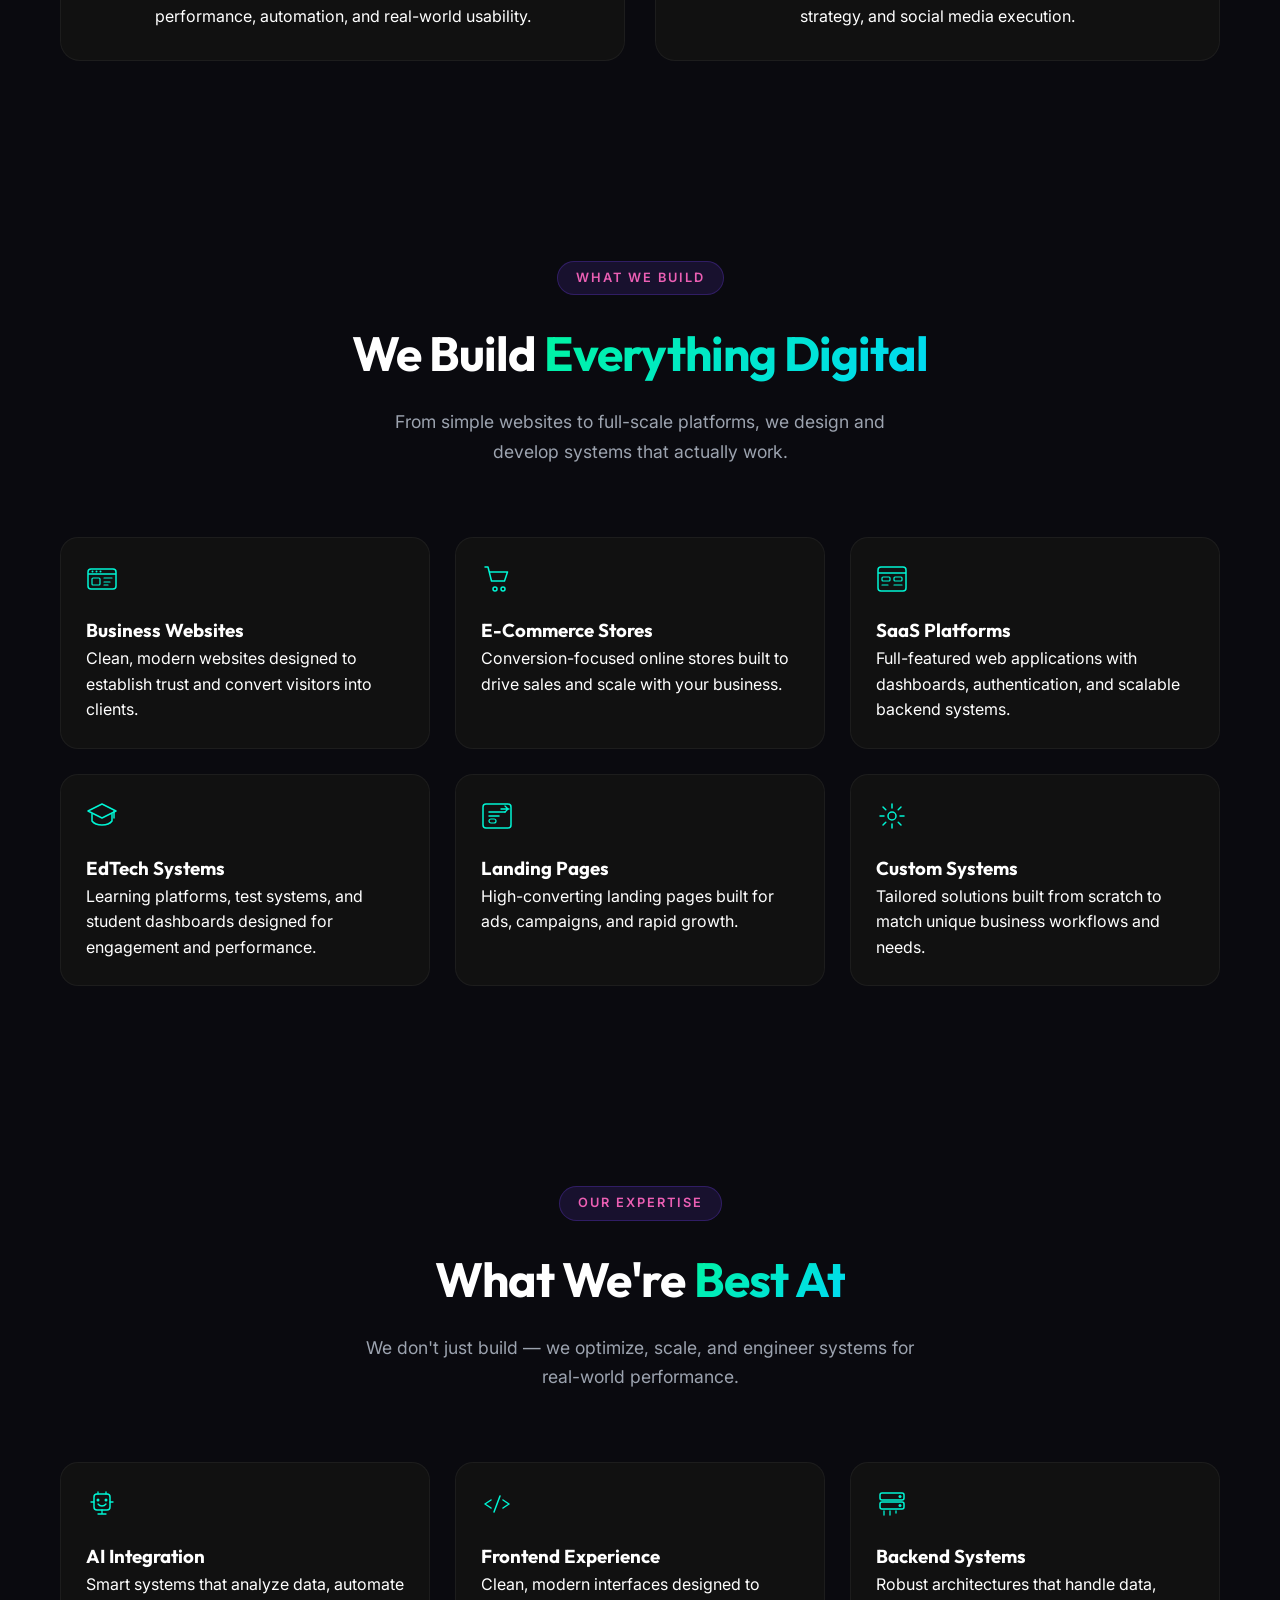
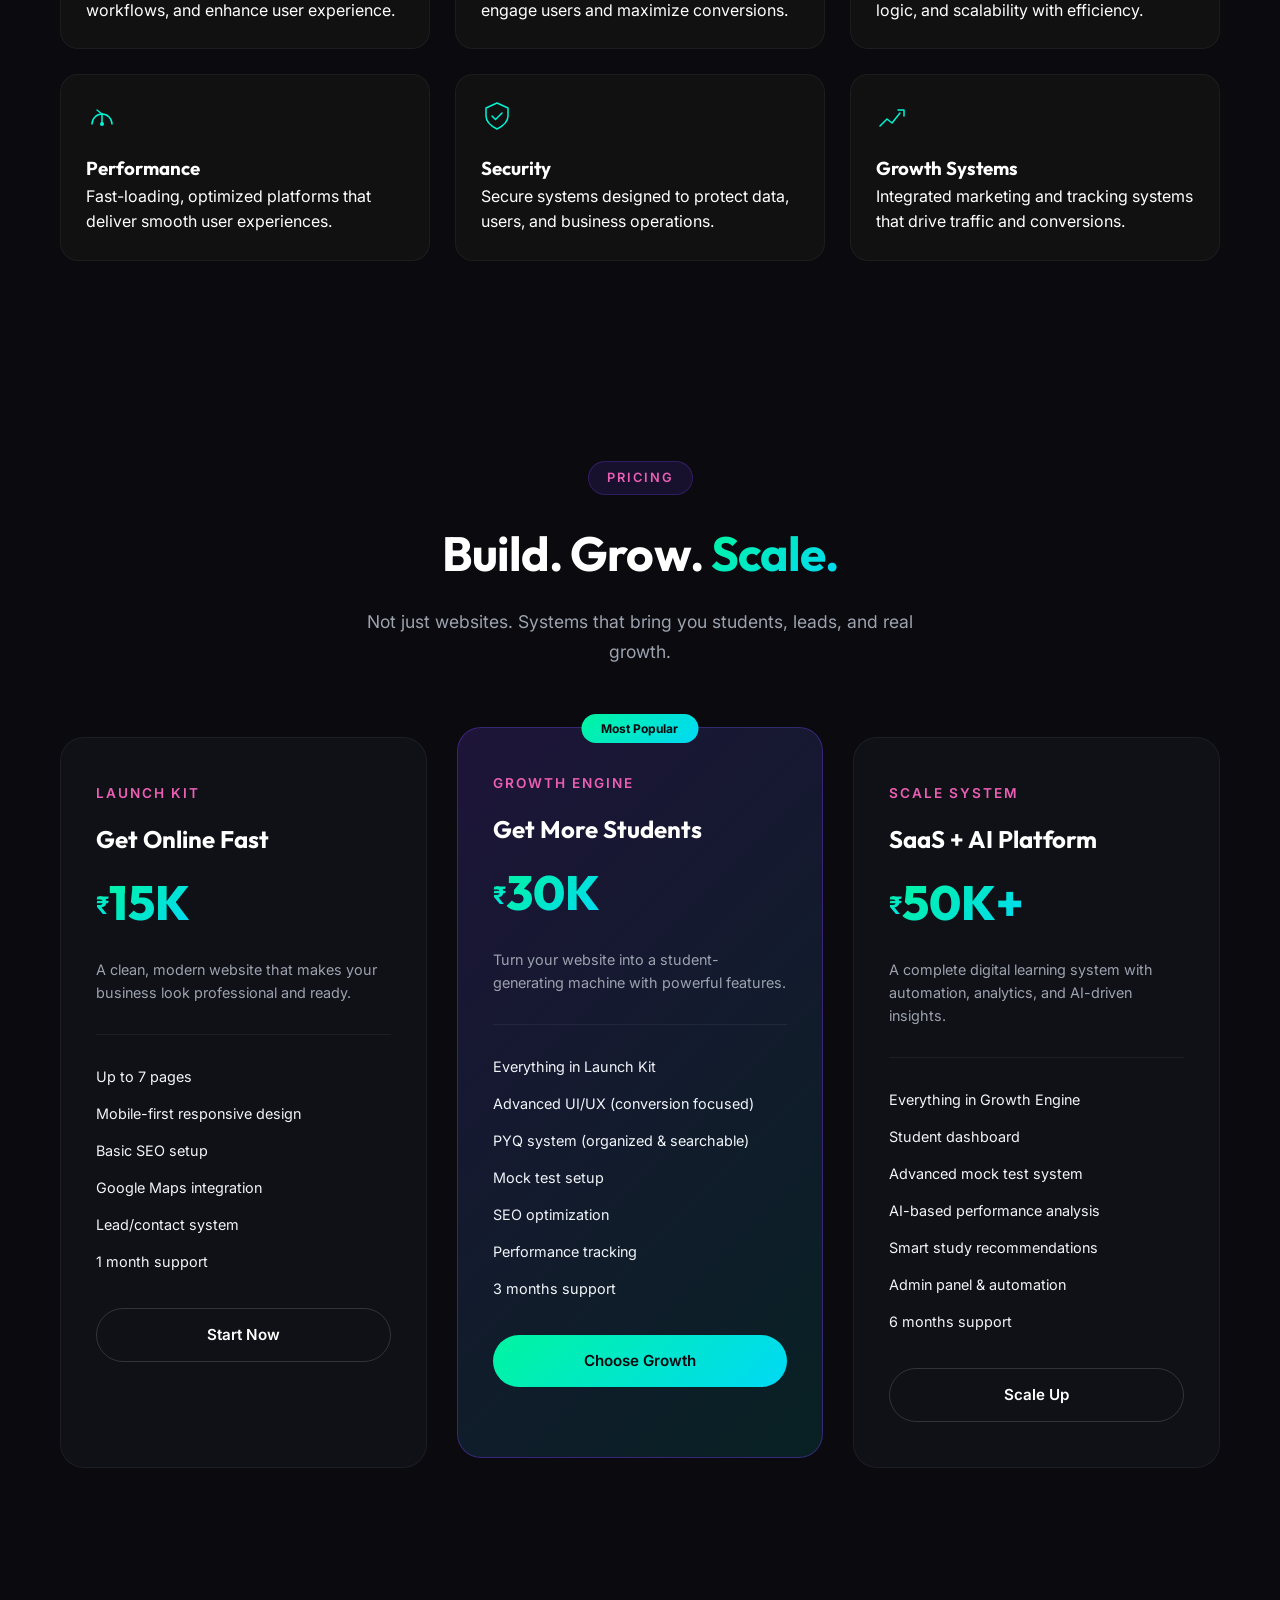
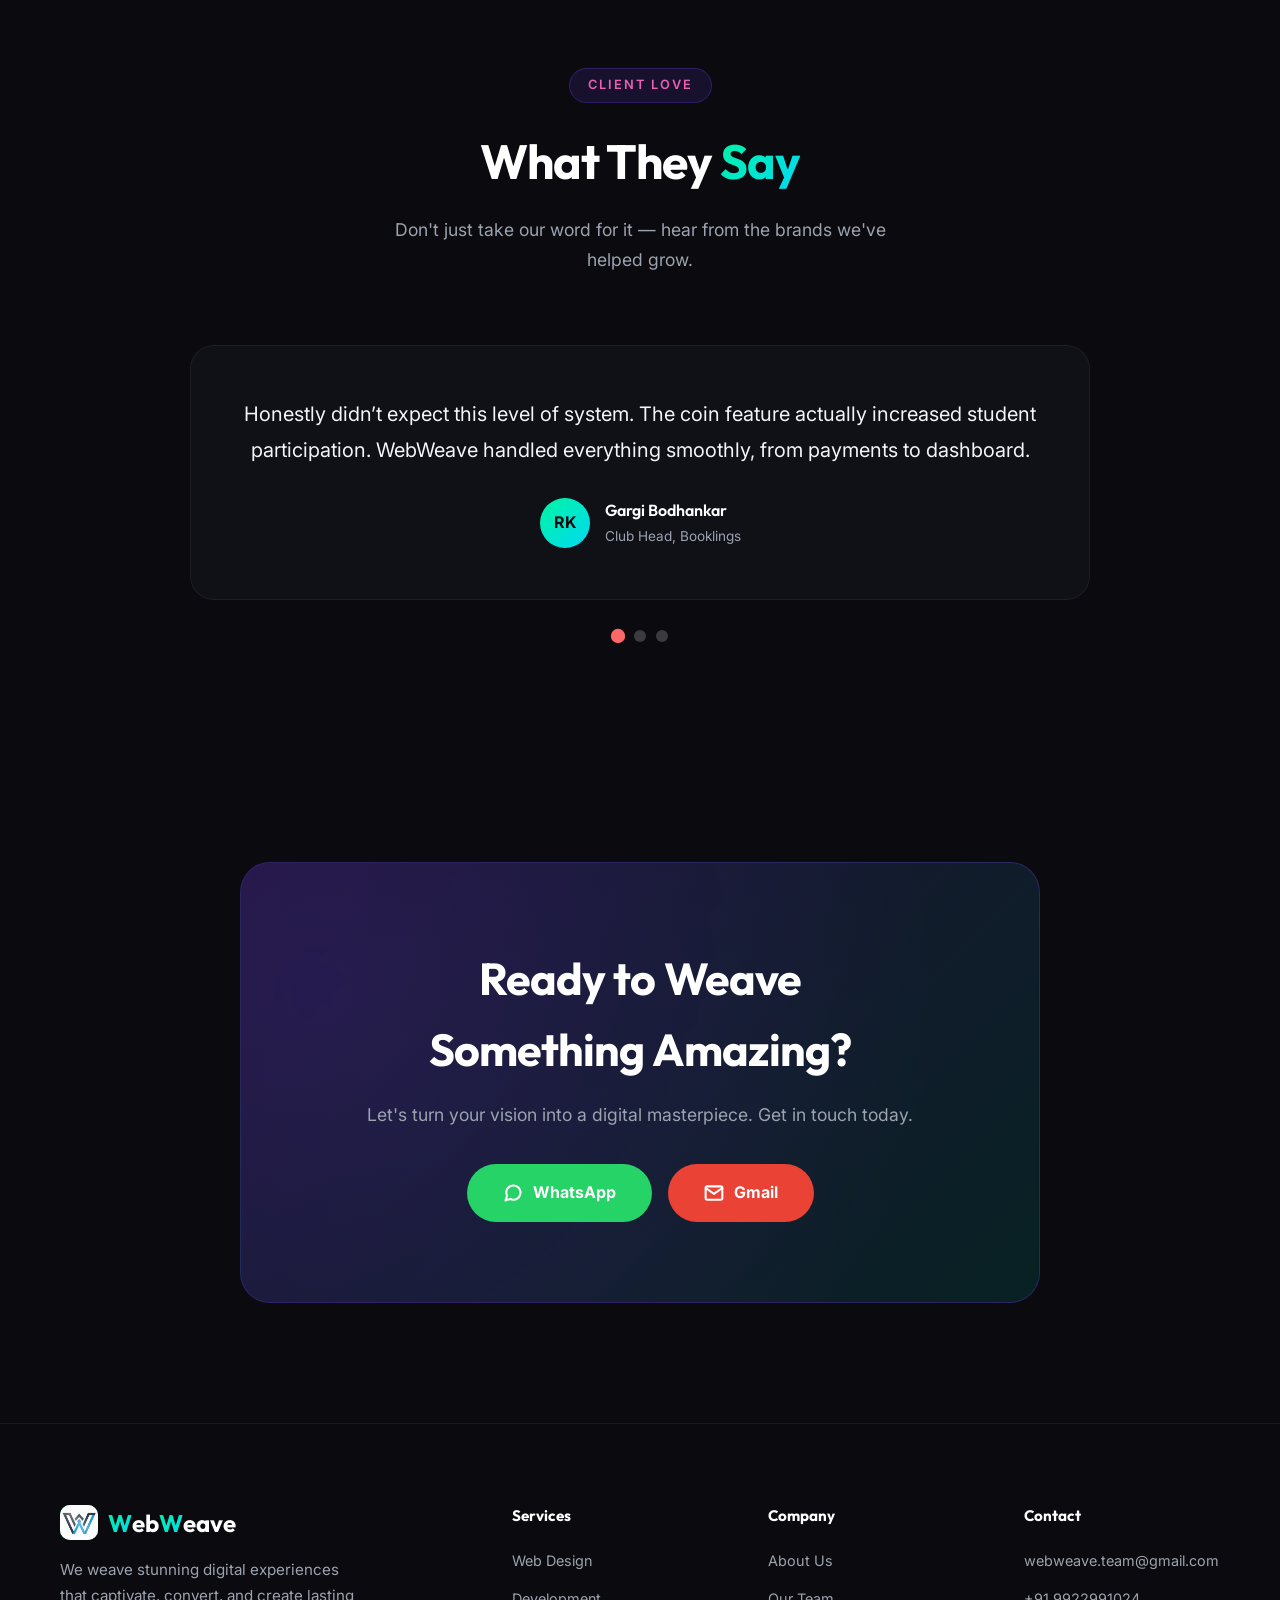
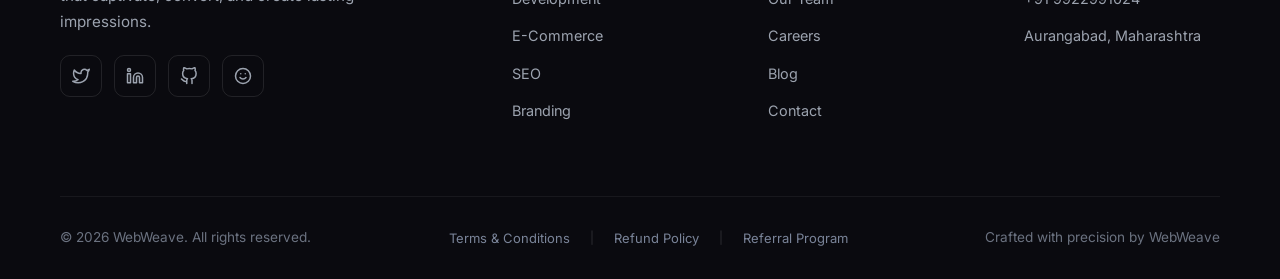
==== commit ca7847d8: "webweave.com to webweave.site in hero section" ====
--- a/index.html
+++ b/index.html
@@ -147,7 +147,7 @@
                             <rect x="3" y="11" width="18" height="11" rx="2" ry="2" />
                             <path d="M7 11V7a5 5 0 0 1 10 0v4" />
                         </svg>
-                        <span>webweave.com</span>
+                        <span>webweave.site</span>
                     </div>
                 </div>
                 <div class="browser-content">
